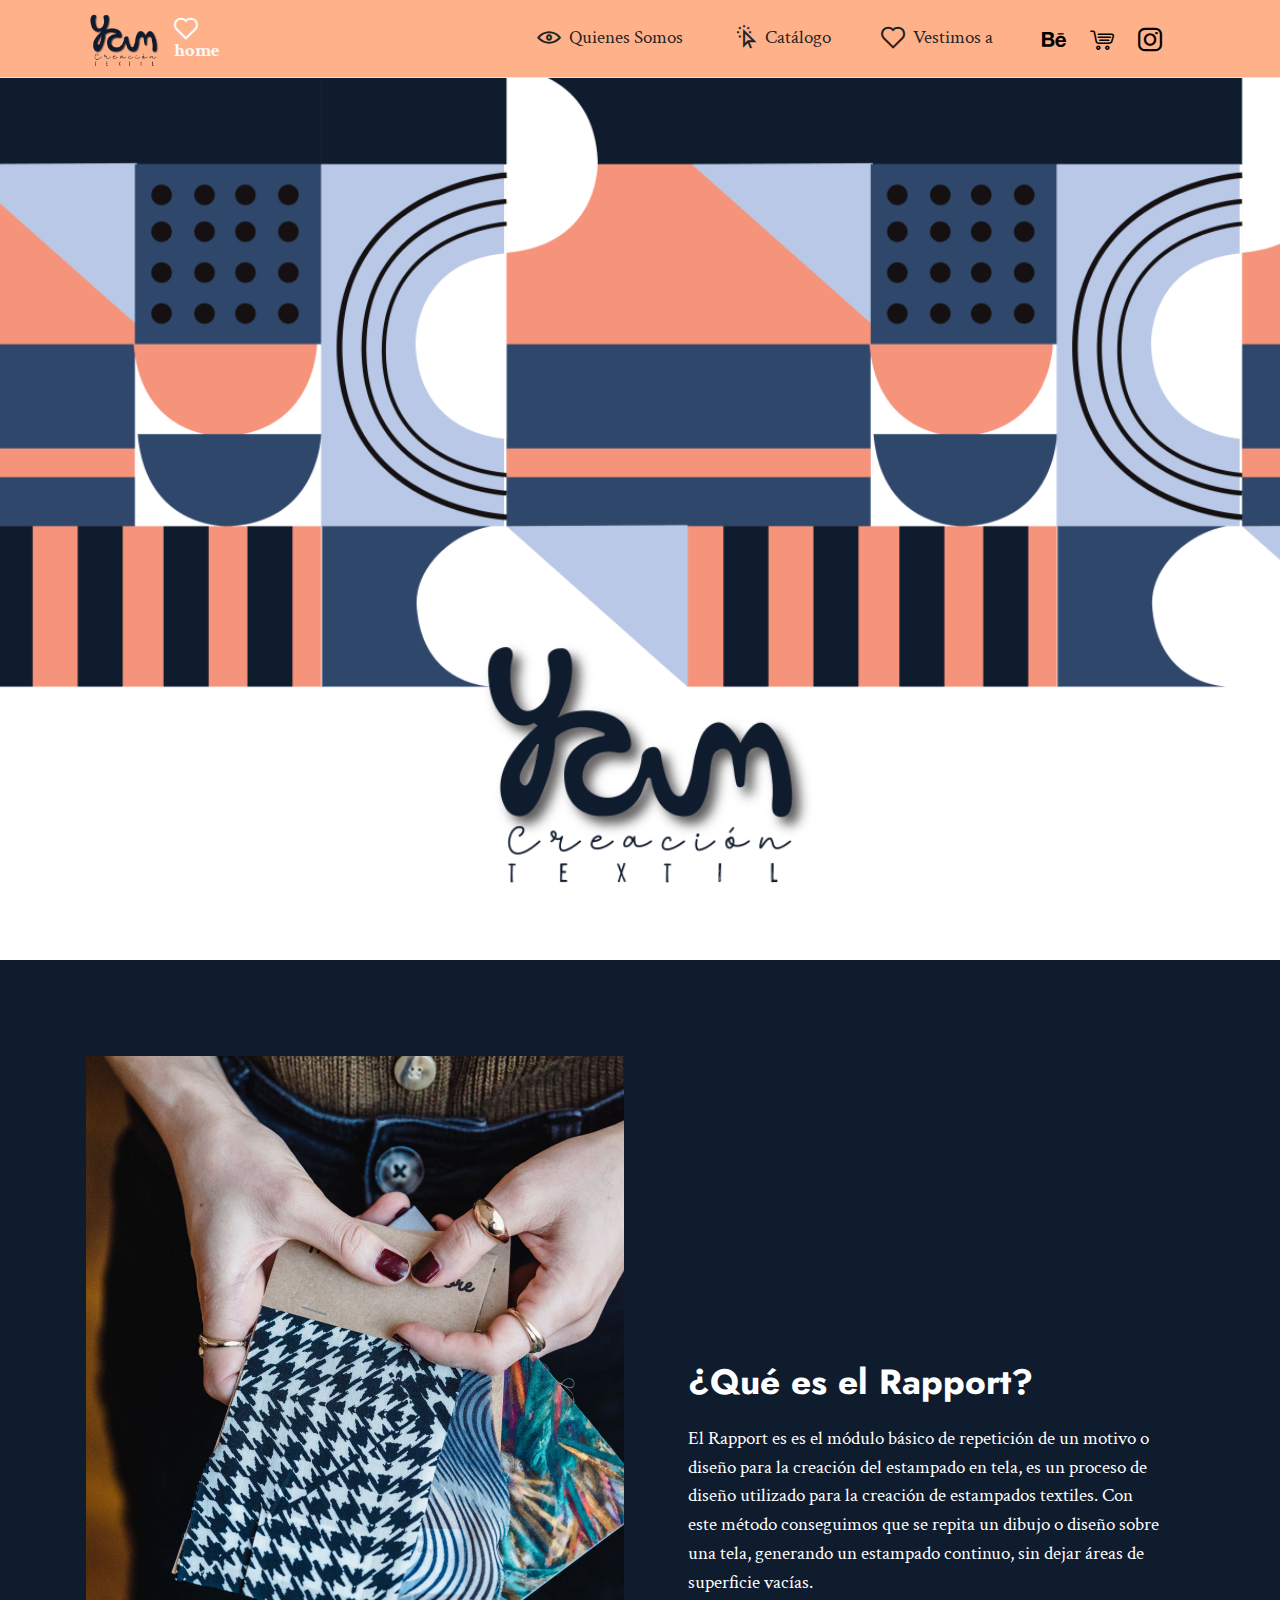
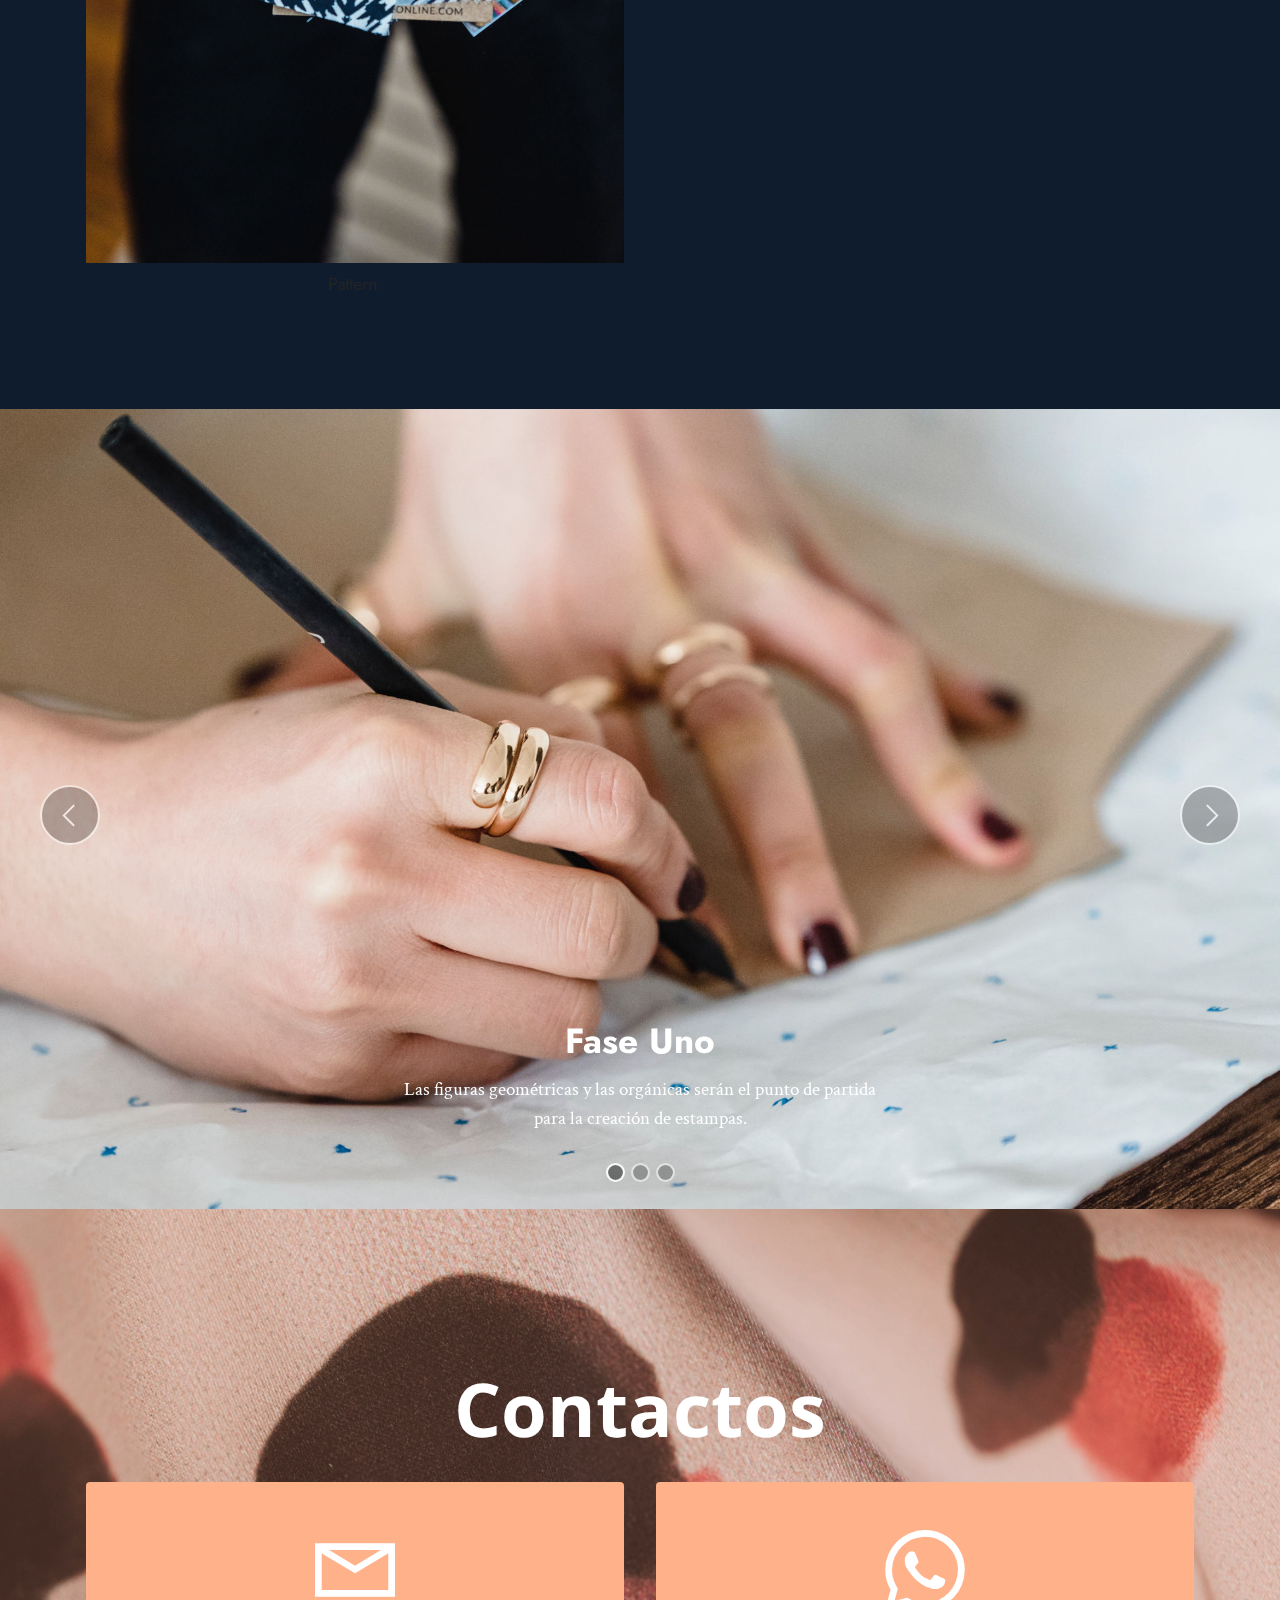
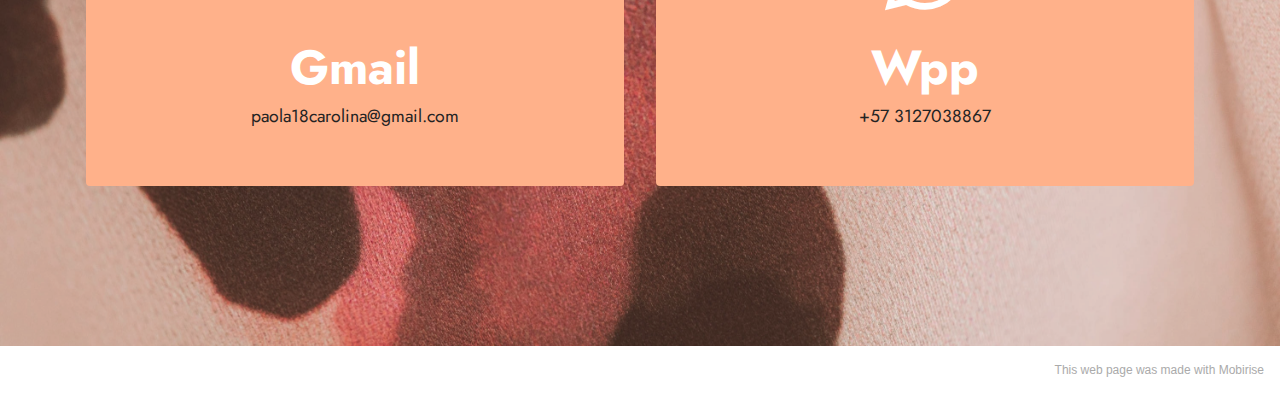
==== index.html @ 30b85de7 "create github pages" ====
<!DOCTYPE html>
<html  >
<head>
  <!-- Site made with Mobirise Website Builder v5.4.1, https://mobirise.com -->
  <meta charset="UTF-8">
  <meta http-equiv="X-UA-Compatible" content="IE=edge">
  <meta name="generator" content="Mobirise v5.4.1, mobirise.com">
  <meta name="viewport" content="width=device-width, initial-scale=1, minimum-scale=1">
  <link rel="shortcut icon" href="assets/images/logo-png-mesa-de-trabajo-1-156x156.png" type="image/x-icon">
  <meta name="description" content="">
  
  
  <title>Home</title>
  <link rel="stylesheet" href="assets/web/assets/mobirise-icons2/mobirise2.css">
  <link rel="stylesheet" href="assets/web/assets/mobirise-icons-bold/mobirise-icons-bold.css">
  <link rel="stylesheet" href="assets/bootstrap/css/bootstrap.min.css">
  <link rel="stylesheet" href="assets/bootstrap/css/bootstrap-grid.min.css">
  <link rel="stylesheet" href="assets/bootstrap/css/bootstrap-reboot.min.css">
  <link rel="stylesheet" href="assets/dropdown/css/style.css">
  <link rel="stylesheet" href="assets/socicon/css/styles.css">
  <link rel="stylesheet" href="assets/theme/css/style.css">
  <link rel="preload" href="https://fonts.googleapis.com/css?family=Open+Sans+Condensed:300,300i,700&display=swap" as="style" onload="this.onload=null;this.rel='stylesheet'">
  <noscript><link rel="stylesheet" href="https://fonts.googleapis.com/css?family=Open+Sans+Condensed:300,300i,700&display=swap"></noscript>
  <link rel="preload" href="https://fonts.googleapis.com/css?family=Jost:100,200,300,400,500,600,700,800,900,100i,200i,300i,400i,500i,600i,700i,800i,900i&display=swap" as="style" onload="this.onload=null;this.rel='stylesheet'">
  <noscript><link rel="stylesheet" href="https://fonts.googleapis.com/css?family=Jost:100,200,300,400,500,600,700,800,900,100i,200i,300i,400i,500i,600i,700i,800i,900i&display=swap"></noscript>
  <link rel="preload" href="https://fonts.googleapis.com/css?family=Crimson+Text:400,400i,600,600i,700,700i&display=swap" as="style" onload="this.onload=null;this.rel='stylesheet'">
  <noscript><link rel="stylesheet" href="https://fonts.googleapis.com/css?family=Crimson+Text:400,400i,600,600i,700,700i&display=swap"></noscript>
  <link rel="preload" as="style" href="assets/mobirise/css/mbr-additional.css"><link rel="stylesheet" href="assets/mobirise/css/mbr-additional.css" type="text/css">
  
  
  
  
</head>
<body>
  
  <section data-bs-version="5.1" class="menu cid-sOTEqeoFwb" once="menu" id="menu1-15">
    
    <nav class="navbar navbar-dropdown navbar-fixed-top navbar-expand-lg">
        <div class="container">
            <div class="navbar-brand">
                <span class="navbar-logo">
                    <a href="https://mobiri.se">
                        <img src="assets/images/logo-png-mesa-de-trabajo-1-156x156.png" alt="Mobirise" style="height: 3.8rem;">
                    </a>
                </span>
                <span class="navbar-caption-wrap"><a class="navbar-caption text-white display-7" href="https://mobiri.se"><span class="mobi-mbri mobi-mbri-hearth mbr-iconfont mbr-iconfont-btn"></span>home</a></span>
            </div>
            <button class="navbar-toggler" type="button" data-toggle="collapse" data-bs-toggle="collapse" data-target="#navbarSupportedContent" data-bs-target="#navbarSupportedContent" aria-controls="navbarNavAltMarkup" aria-expanded="false" aria-label="Toggle navigation">
                <div class="hamburger">
                    <span></span>
                    <span></span>
                    <span></span>
                    <span></span>
                </div>
            </button>
            <div class="collapse navbar-collapse" id="navbarSupportedContent">
                <ul class="navbar-nav nav-dropdown nav-right" data-app-modern-menu="true"><li class="nav-item"><a class="nav-link link text-black text-primary display-7" href="page1.html"><span class="mobi-mbri mobi-mbri-preview mbr-iconfont mbr-iconfont-btn"></span>Quienes Somos</a></li>
                    <li class="nav-item"><a class="nav-link link text-black text-primary display-7" href="page3.html"><span class="mobi-mbri mobi-mbri-cursor-click mbr-iconfont mbr-iconfont-btn"></span>Catálogo</a></li><li class="nav-item"><a class="nav-link link text-black text-primary display-7" href="page2.html"><span class="mobi-mbri mobi-mbri-hearth mbr-iconfont mbr-iconfont-btn"></span>Vestimos a</a></li></ul>
                <div class="icons-menu">
                    <a class="iconfont-wrapper" href="https://www.behance.net/paolacarolinaym" target="_blank">
                        <span class="p-2 mbr-iconfont socicon-behance socicon"></span>
                    </a>
                    <a class="iconfont-wrapper" href="https://mobiri.se" target="_blank">
                        <span class="p-2 mbr-iconfont mbrib-shopping-cart"></span>
                    </a>
                    <a class="iconfont-wrapper" href="https://www.instagram.com/pcymontoya/?hl=es-la" target="_blank">
                        <span class="p-2 mbr-iconfont socicon-instagram socicon"></span>
                    </a>
                    
                </div>
                
            </div>
        </div>
    </nav>

</section>

<section data-bs-version="5.1" class="header3 cid-sOSKD4jmPM mbr-fullscreen" id="header3-n">

    

    

    <div class="align-center container">
        <div class="row justify-content-end">
            <div class="col-12 col-lg-8">
                
                
                
                
            </div>
        </div>
    </div>
</section>

<section data-bs-version="5.1" class="image1 cid-sLQEb0svh9" id="image1-l">
    

    

    <div class="container">
        <div class="row align-items-center">
            <div class="col-12 col-lg-6">
                <div class="image-wrapper">
                    <img src="assets/images/pexels-michael-burrows-7147840-1076x1614.jpg" alt="Mobirise">
                    <p class="mbr-description mbr-fonts-style pt-2 align-center display-4">Pattern&nbsp;</p>
                </div>
            </div>
            <div class="col-12 col-lg">
                <div class="text-wrapper">
                    <h3 class="mbr-section-title mbr-fonts-style mb-3 display-5"><strong>¿Qué es el Rapport?&nbsp;</strong></h3>
                    <p class="mbr-text mbr-fonts-style display-7">
                        El Rapport es es el módulo básico de repetición de un motivo o diseño para la creación del estampado en tela, es un proceso de diseño utilizado para la creación de estampados textiles. Con este método conseguimos que se repita un dibujo o diseño sobre una tela, generando un estampado continuo, sin dejar áreas de superficie vacías.</p>
                </div>
            </div>
        </div>
    </div>
</section>

<section data-bs-version="5.1" class="slider1 cid-sOUD58NmcO" id="slider1-1t">
    
    <div class="carousel slide" id="sOUNZjt2B4" data-interval="5000" data-bs-interval="5000">
        <ol class="carousel-indicators">
            <li data-slide-to="0" data-bs-slide-to="0" class="active" data-target="#sOUNZjt2B4" data-bs-target="#sOUNZjt2B4"></li>
            <li data-slide-to="1" data-bs-slide-to="1" data-target="#sOUNZjt2B4" data-bs-target="#sOUNZjt2B4"></li>
            <li data-slide-to="2" data-bs-slide-to="2" data-target="#sOUNZjt2B4" data-bs-target="#sOUNZjt2B4"></li>
        </ol>
        <div class="carousel-inner">
            <div class="carousel-item slider-image item active">
                <div class="item-wrapper">
                    <img class="d-block w-100" src="assets/images/pexels-michael-burrows-7147953-1900x2850.jpg" data-slide-to="0" data-bs-slide-to="0">
                    
                    <div class="carousel-caption">
                        <h5 class="mbr-section-subtitle mbr-fonts-style display-5"><strong>Fase Uno</strong></h5>
                        <p class="mbr-section-text mbr-fonts-style display-7">Las figuras geométricas y las orgánicas serán el punto de partida <br>para la creación de estampas.<br></p>
                    </div>
                </div>
            </div>
            <div class="carousel-item slider-image item">
                <div class="item-wrapper">
                    <img class="d-block w-100" src="assets/images/pexels-cottonbro-3738095-1520x2280.jpg" data-slide-to="1" data-bs-slide-to="1">
                    
                    <div class="carousel-caption">
                        <h5 class="mbr-section-subtitle mbr-fonts-style display-5">
                            <strong>Fase Dos</strong></h5>
                        <p class="mbr-section-text mbr-fonts-style display-7">La costura tiene muchos beneficios a nivel Psicologico y fisico, pero también nuestro emprendimiento<br>busca coser&nbsp; a la medida tus prendas.</p>
                    </div>
                </div>
            </div><div class="carousel-item slider-image item">
                <div class="item-wrapper">
                    <img class="d-block w-100" src="assets/images/pexels-cottonbro-6963585-1381x2071.jpg" data-slide-to="2" data-bs-slide-to="2">
                    
                    <div class="carousel-caption">
                        <h5 class="mbr-section-subtitle mbr-fonts-style display-5">
                            <strong>Fase Tres</strong></h5>
                        <p class="mbr-section-text mbr-fonts-style display-7">Mostrar nuestro trabajo por redes sociales nos ayudará a estar más cerca de ti, también así podremos explicar el origen de la prenda.</p>
                    </div>
                </div>
            </div>
            
        </div>
        <a class="carousel-control carousel-control-prev" role="button" data-slide="prev" data-bs-slide="prev" href="#sOUNZjt2B4">
            <span class="mobi-mbri mobi-mbri-arrow-prev" aria-hidden="true"></span>
            <span class="sr-only visually-hidden">Previous</span>
        </a>
        <a class="carousel-control carousel-control-next" role="button" data-slide="next" data-bs-slide="next" href="#sOUNZjt2B4">
            <span class="mobi-mbri mobi-mbri-arrow-next" aria-hidden="true"></span>
            <span class="sr-only visually-hidden">Next</span>
        </a>
    </div>
</section>

<section data-bs-version="5.1" class="contacts1 cid-sOUL9TIU43" id="contacts1-1u">

    

    <div class="mbr-overlay" style="opacity: 0.2; background-color: rgb(255, 177, 138);">
    </div>
    <div class="container">
        <div class="mbr-section-head">
            <h3 class="mbr-section-title mbr-fonts-style align-center mb-0 display-1">
                <strong>Contactos</strong></h3>
            <h4 class="mbr-section-subtitle mbr-fonts-style align-center mb-0 mt-2 display-5"></h4>
        </div>
        <div class="row justify-content-center mt-4">
            <div class="card col-12 col-lg-6">
                <div class="card-wrapper">
                    <div class="card-box align-center">
                        <div class="image-wrapper">
                            <a href="mailto:paola18carolina@gmail.com"><span class="mbr-iconfont mobi-mbri-letter mobi-mbri"></span></a>
                        </div>
                        <h4 class="card-title mbr-fonts-style mb-2 display-2"><strong>Gmail</strong>
                        </h4>
                        <p class="mbr-text mbr-fonts-style mb-2 display-4">paola18carolina@gmail.com</p>
                        <h5 class="link mbr-fonts-style display-7"></h5>
                    </div>
                </div>
            </div>
            <div class="card col-12 col-lg-6">
                <div class="card-wrapper">
                    <div class="card-box align-center">
                        <div class="image-wrapper">
                            <a href="https://wa.me/57 3127038867"><span class="mbr-iconfont socicon-whatsapp socicon"></span></a>
                        </div>
                        <h4 class="card-title mbr-fonts-style align-center mb-2 display-2"><strong>Wpp</strong></h4>
                        <p class="mbr-text mbr-fonts-style mb-2 display-4">
                            +57 3127038867</p>
                        <h5 class="link mbr-black mbr-fonts-style display-7"></h5>
                    </div>
                </div>
            </div>
        </div>
    </div>
</section><section style="background-color: #fff; font-family: -apple-system, BlinkMacSystemFont, 'Segoe UI', 'Roboto', 'Helvetica Neue', Arial, sans-serif; color:#aaa; font-size:12px; padding: 0; align-items: center; display: flex;"><a href="https://mobirise.site/m" style="flex: 1 1; height: 3rem; padding-left: 1rem;"></a><p style="flex: 0 0 auto; margin:0; padding-right:1rem;">This <a href="https://mobirise.site/e" style="color:#aaa;">web page</a> was made with Mobirise</p></section><script src="assets/bootstrap/js/bootstrap.bundle.min.js"></script>  <script src="assets/smoothscroll/smooth-scroll.js"></script>  <script src="assets/ytplayer/index.js"></script>  <script src="assets/dropdown/js/navbar-dropdown.js"></script>  <script src="assets/theme/js/script.js"></script>  
  
  
</body>
</html>
---- assets/web/assets/mobirise-icons2/mobirise2.css ----
@font-face {
  font-family: 'Moririse2';
  font-display: swap;
  src:  url('mobirise2.eot?f2bix4');
  src:  url('mobirise2.eot?f2bix4#iefix') format('embedded-opentype'),
    url('mobirise2.ttf?f2bix4') format('truetype'),
    url('mobirise2.woff?f2bix4') format('woff'),
    url('mobirise2.svg?f2bix4#mobirise2') format('svg');
  font-weight: normal;
  font-style: normal;
}

[class^="mobi-"], [class*=" mobi-"] {
  /* use !important to prevent issues with browser extensions that change fonts */
  font-family: 'Moririse2' !important;
  speak: none;
  font-style: normal;
  font-weight: normal;
  font-variant: normal;
  text-transform: none;
  line-height: 1;

  /* Better Font Rendering =========== */
  -webkit-font-smoothing: antialiased;
  -moz-osx-font-smoothing: grayscale;
}

.mobi-mbri-add-submenu:before {
  content: "\e900";
}
.mobi-mbri-alert:before {
  content: "\e901";
}
.mobi-mbri-align-center:before {
  content: "\e902";
}
.mobi-mbri-align-justify:before {
  content: "\e903";
}
.mobi-mbri-align-left:before {
  content: "\e904";
}
.mobi-mbri-align-right:before {
  content: "\e905";
}
.mobi-mbri-android:before {
  content: "\e906";
}
.mobi-mbri-apple:before {
  content: "\e907";
}
.mobi-mbri-arrow-down:before {
  content: "\e908";
}
.mobi-mbri-arrow-next:before {
  content: "\e909";
}
.mobi-mbri-arrow-prev:before {
  content: "\e90a";
}
.mobi-mbri-arrow-up:before {
  content: "\e90b";
}
.mobi-mbri-bold:before {
  content: "\e90c";
}
.mobi-mbri-bookmark:before {
  content: "\e90d";
}
.mobi-mbri-bootstrap:before {
  content: "\e90e";
}
.mobi-mbri-briefcase:before {
  content: "\e90f";
}
.mobi-mbri-browse:before {
  content: "\e910";
}
.mobi-mbri-bulleted-list:before {
  content: "\e911";
}
.mobi-mbri-calendar:before {
  content: "\e912";
}
.mobi-mbri-camera:before {
  content: "\e913";
}
.mobi-mbri-cart-add:before {
  content: "\e914";
}
.mobi-mbri-cart-full:before {
  content: "\e915";
}
.mobi-mbri-cash:before {
  content: "\e916";
}
.mobi-mbri-change-style:before {
  content: "\e917";
}
.mobi-mbri-chat:before {
  content: "\e918";
}
.mobi-mbri-clock:before {
  content: "\e919";
}
.mobi-mbri-close:before {
  content: "\e91a";
}
.mobi-mbri-cloud:before {
  content: "\e91b";
}
.mobi-mbri-code:before {
  content: "\e91c";
}
.mobi-mbri-contact-form:before {
  content: "\e91d";
}
.mobi-mbri-credit-card:before {
  content: "\e91e";
}
.mobi-mbri-cursor-click:before {
  content: "\e91f";
}
.mobi-mbri-cust-feedback:before {
  content: "\e920";
}
.mobi-mbri-database:before {
  content: "\e921";
}
.mobi-mbri-delivery:before {
  content: "\e922";
}
.mobi-mbri-desktop:before {
  content: "\e923";
}
.mobi-mbri-devices:before {
  content: "\e924";
}
.mobi-mbri-down:before {
  content: "\e925";
}
.mobi-mbri-download-2:before {
  content: "\e926";
}
.mobi-mbri-download:before {
  content: "\e927";
}
.mobi-mbri-drag-n-drop-2:before {
  content: "\e928";
}
.mobi-mbri-drag-n-drop:before {
  content: "\e929";
}
.mobi-mbri-edit-2:before {
  content: "\e92a";
}
.mobi-mbri-edit:before {
  content: "\e92b";
}
.mobi-mbri-error:before {
  content: "\e92c";
}
.mobi-mbri-extension:before {
  content: "\e92d";
}
.mobi-mbri-features:before {
  content: "\e92e";
}
.mobi-mbri-file:before {
  content: "\e92f";
}
.mobi-mbri-flag:before {
  content: "\e930";
}
.mobi-mbri-folder:before {
  content: "\e931";
}
.mobi-mbri-gift:before {
  content: "\e932";
}
.mobi-mbri-github:before {
  content: "\e933";
}
.mobi-mbri-globe-2:before {
  content: "\e934";
}
.mobi-mbri-globe:before {
  content: "\e935";
}
.mobi-mbri-growing-chart:before {
  content: "\e936";
}
.mobi-mbri-hearth:before {
  content: "\e937";
}
.mobi-mbri-help:before {
  content: "\e938";
}
.mobi-mbri-home:before {
  content: "\e939";
}
.mobi-mbri-hot-cup:before {
  content: "\e93a";
}
.mobi-mbri-idea:before {
  content: "\e93b";
}
.mobi-mbri-image-gallery:before {
  content: "\e93c";
}
.mobi-mbri-image-slider:before {
  content: "\e93d";
}
.mobi-mbri-info:before {
  content: "\e93e";
}
.mobi-mbri-italic:before {
  content: "\e93f";
}
.mobi-mbri-key:before {
  content: "\e940";
}
.mobi-mbri-laptop:before {
  content: "\e941";
}
.mobi-mbri-layers:before {
  content: "\e942";
}
.mobi-mbri-left-right:before {
  content: "\e943";
}
.mobi-mbri-left:before {
  content: "\e944";
}
.mobi-mbri-letter:before {
  content: "\e945";
}
.mobi-mbri-like:before {
  content: "\e946";
}
.mobi-mbri-link:before {
  content: "\e947";
}
.mobi-mbri-lock:before {
  content: "\e948";
}
.mobi-mbri-login:before {
  content: "\e949";
}
.mobi-mbri-logout:before {
  content: "\e94a";
}
.mobi-mbri-magic-stick:before {
  content: "\e94b";
}
.mobi-mbri-map-pin:before {
  content: "\e94c";
}
.mobi-mbri-menu:before {
  content: "\e94d";
}
.mobi-mbri-mobile-2:before {
  content: "\e94e";
}
.mobi-mbri-mobile-horizontal:before {
  content: "\e94f";
}
.mobi-mbri-mobile:before {
  content: "\e950";
}
.mobi-mbri-mobirise:before {
  content: "\e951";
}
.mobi-mbri-more-horizontal:before {
  content: "\e952";
}
.mobi-mbri-more-vertical:before {
  content: "\e953";
}
.mobi-mbri-music:before {
  content: "\e954";
}
.mobi-mbri-new-file:before {
  content: "\e955";
}
.mobi-mbri-numbered-list:before {
  content: "\e956";
}
.mobi-mbri-opened-folder:before {
  content: "\e957";
}
.mobi-mbri-pages:before {
  content: "\e958";
}
.mobi-mbri-paper-plane:before {
  content: "\e959";
}
.mobi-mbri-paperclip:before {
  content: "\e95a";
}
.mobi-mbri-phone:before {
  content: "\e95b";
}
.mobi-mbri-photo:before {
  content: "\e95c";
}
.mobi-mbri-photos:before {
  content: "\e95d";
}
.mobi-mbri-pin:before {
  content: "\e95e";
}
.mobi-mbri-play:before {
  content: "\e95f";
}
.mobi-mbri-plus:before {
  content: "\e960";
}
.mobi-mbri-preview:before {
  content: "\e961";
}
.mobi-mbri-print:before {
  content: "\e962";
}
.mobi-mbri-protect:before {
  content: "\e963";
}
.mobi-mbri-question:before {
  content: "\e964";
}
.mobi-mbri-quote-left:before {
  content: "\e965";
}
.mobi-mbri-quote-right:before {
  content: "\e966";
}
.mobi-mbri-redo:before {
  content: "\e967";
}
.mobi-mbri-refresh:before {
  content: "\e968";
}
.mobi-mbri-responsive-2:before {
  content: "\e969";
}
.mobi-mbri-responsive:before {
  content: "\e96a";
}
.mobi-mbri-right:before {
  content: "\e96b";
}
.mobi-mbri-rocket:before {
  content: "\e96c";
}
.mobi-mbri-sad-face:before {
  content: "\e96d";
}
.mobi-mbri-sale:before {
  content: "\e96e";
}
.mobi-mbri-save:before {
  content: "\e96f";
}
.mobi-mbri-search:before {
  content: "\e970";
}
.mobi-mbri-setting-2:before {
  content: "\e971";
}
.mobi-mbri-setting-3:before {
  content: "\e972";
}
.mobi-mbri-setting:before {
  content: "\e973";
}
.mobi-mbri-share:before {
  content: "\e974";
}
.mobi-mbri-shopping-bag:before {
  content: "\e975";
}
.mobi-mbri-shopping-basket:before {
  content: "\e976";
}
.mobi-mbri-shopping-cart:before {
  content: "\e977";
}
.mobi-mbri-sites:before {
  content: "\e978";
}
.mobi-mbri-smile-face:before {
  content: "\e979";
}
.mobi-mbri-speed:before {
  content: "\e97a";
}
.mobi-mbri-star:before {
  content: "\e97b";
}
.mobi-mbri-success:before {
  content: "\e97c";
}
.mobi-mbri-sun:before {
  content: "\e97d";
}
.mobi-mbri-sun2:before {
  content: "\e97e";
}
.mobi-mbri-tablet-vertical:before {
  content: "\e97f";
}
.mobi-mbri-tablet:before {
  content: "\e980";
}
.mobi-mbri-target:before {
  content: "\e981";
}
.mobi-mbri-timer:before {
  content: "\e982";
}
.mobi-mbri-to-ftp:before {
  content: "\e983";
}
.mobi-mbri-to-local-drive:before {
  content: "\e984";
}
.mobi-mbri-touch-swipe:before {
  content: "\e985";
}
.mobi-mbri-touch:before {
  content: "\e986";
}
.mobi-mbri-trash:before {
  content: "\e987";
}
.mobi-mbri-underline:before {
  content: "\e988";
}
.mobi-mbri-undo:before {
  content: "\e989";
}
.mobi-mbri-unlink:before {
  content: "\e98a";
}
.mobi-mbri-unlock:before {
  content: "\e98b";
}
.mobi-mbri-up-down:before {
  content: "\e98c";
}
.mobi-mbri-up:before {
  content: "\e98d";
}
.mobi-mbri-update:before {
  content: "\e98e";
}
.mobi-mbri-upload-2:before {
  content: "\e98f";
}
.mobi-mbri-upload:before {
  content: "\e990";
}
.mobi-mbri-user-2:before {
  content: "\e991";
}
.mobi-mbri-user:before {
  content: "\e992";
}
.mobi-mbri-users:before {
  content: "\e993";
}
.mobi-mbri-video-play:before {
  content: "\e994";
}
.mobi-mbri-video:before {
  content: "\e995";
}
.mobi-mbri-watch:before {
  content: "\e996";
}
.mobi-mbri-website-theme-2:before {
  content: "\e997";
}
.mobi-mbri-website-theme:before {
  content: "\e998";
}
.mobi-mbri-wifi:before {
  content: "\e999";
}
.mobi-mbri-windows:before {
  content: "\e99a";
}
.mobi-mbri-zoom-in:before {
  content: "\e99b";
}
.mobi-mbri-zoom-out:before {
  content: "\e99c";
}
---- assets/web/assets/mobirise-icons-bold/mobirise-icons-bold.css ----
@font-face {
  font-family: 'mobirise-icons-bold';
  font-display: swap;
  src:  url('mobirise-icons-bold.eot?m1l4yr');
  src:  url('mobirise-icons-bold.eot?m1l4yr#iefix') format('embedded-opentype'),
    url('mobirise-icons-bold.ttf?m1l4yr') format('truetype'),
    url('mobirise-icons-bold.woff?m1l4yr') format('woff'),
    url('mobirise-icons-bold.svg?m1l4yr#mobirise-icons-bold') format('svg');
  font-weight: normal;
  font-style: normal;
}

[class^="mbrib-"], [class*="mbrib-"] {
  /* use !important to prevent issues with browser extensions that change fonts */
  font-family: 'mobirise-icons-bold' !important;
  speak: none;
  font-style: normal;
  font-weight: normal;
  font-variant: normal;
  text-transform: none;
  line-height: 1;

  /* Better Font Rendering =========== */
  -webkit-font-smoothing: antialiased;
  -moz-osx-font-smoothing: grayscale;
}

.mbrib-add-submenu:before {
  content: "\e900";
}
.mbrib-alert:before {
  content: "\e901";
}
.mbrib-align-center:before {
  content: "\e902";
}
.mbrib-align-justify:before {
  content: "\e903";
}
.mbrib-align-left:before {
  content: "\e904";
}
.mbrib-align-right:before {
  content: "\e905";
}
.mbrib-android:before {
  content: "\e906";
}
.mbrib-apple:before {
  content: "\e907";
}
.mbrib-arrow-down:before {
  content: "\e908";
}
.mbrib-arrow-next:before {
  content: "\e909";
}
.mbrib-arrow-prev:before {
  content: "\e90a";
}
.mbrib-arrow-up:before {
  content: "\e90b";
}
.mbrib-bold:before {
  content: "\e90c";
}
.mbrib-bookmark:before {
  content: "\e90d";
}
.mbrib-bootstrap:before {
  content: "\e90e";
}
.mbrib-briefcase:before {
  content: "\e90f";
}
.mbrib-browse:before {
  content: "\e910";
}
.mbrib-bulleted-list:before {
  content: "\e911";
}
.mbrib-calendar:before {
  content: "\e912";
}
.mbrib-camera:before {
  content: "\e913";
}
.mbrib-cart-add:before {
  content: "\e914";
}
.mbrib-cart-full:before {
  content: "\e915";
}
.mbrib-cash:before {
  content: "\e916";
}
.mbrib-change-style:before {
  content: "\e917";
}
.mbrib-chat:before {
  content: "\e918";
}
.mbrib-clock:before {
  content: "\e919";
}
.mbrib-close:before {
  content: "\e91a";
}
.mbrib-cloud:before {
  content: "\e91b";
}
.mbrib-code:before {
  content: "\e91c";
}
.mbrib-contact-form:before {
  content: "\e91d";
}
.mbrib-credit-card:before {
  content: "\e91e";
}
.mbrib-cursor-click:before {
  content: "\e91f";
}
.mbrib-cust-feedback:before {
  content: "\e920";
}
.mbrib-database:before {
  content: "\e921";
}
.mbrib-delivery:before {
  content: "\e922";
}
.mbrib-desktop:before {
  content: "\e923";
}
.mbrib-devices:before {
  content: "\e924";
}
.mbrib-down:before {
  content: "\e925";
}
.mbrib-download:before {
  content: "\e926";
}
.mbrib-drag-n-drop:before {
  content: "\e927";
}
.mbrib-drag-n-drop2:before {
  content: "\e928";
}
.mbrib-edit:before {
  content: "\e929";
}
.mbrib-edit2:before {
  content: "\e92a";
}
.mbrib-error:before {
  content: "\e92b";
}
.mbrib-extension:before {
  content: "\e92c";
}
.mbrib-features:before {
  content: "\e92d";
}
.mbrib-file:before {
  content: "\e92e";
}
.mbrib-flag:before {
  content: "\e92f";
}
.mbrib-folder:before {
  content: "\e930";
}
.mbrib-gift:before {
  content: "\e931";
}
.mbrib-github:before {
  content: "\e932";
}
.mbrib-globe-2:before {
  content: "\e933";
}
.mbrib-globe:before {
  content: "\e934";
}
.mbrib-growing-chart:before {
  content: "\e935";
}
.mbrib-hearth:before {
  content: "\e936";
}
.mbrib-help:before {
  content: "\e937";
}
.mbrib-home:before {
  content: "\e938";
}
.mbrib-hot-cup:before {
  content: "\e939";
}
.mbrib-idea:before {
  content: "\e93a";
}
.mbrib-image-gallery:before {
  content: "\e93b";
}
.mbrib-image-slider:before {
  content: "\e93c";
}
.mbrib-info:before {
  content: "\e93d";
}
.mbrib-italic:before {
  content: "\e93e";
}
.mbrib-key:before {
  content: "\e93f";
}
.mbrib-laptop:before {
  content: "\e940";
}
.mbrib-layers:before {
  content: "\e941";
}
.mbrib-left-right:before {
  content: "\e942";
}
.mbrib-left:before {
  content: "\e943";
}
.mbrib-letter:before {
  content: "\e944";
}
.mbrib-like:before {
  content: "\e945";
}
.mbrib-link:before {
  content: "\e946";
}
.mbrib-lock:before {
  content: "\e947";
}
.mbrib-login:before {
  content: "\e948";
}
.mbrib-logout:before {
  content: "\e949";
}
.mbrib-magic-stick:before {
  content: "\e94a";
}
.mbrib-map-pin:before {
  content: "\e94b";
}
.mbrib-menu:before {
  content: "\e94c";
}
.mbrib-mobile:before {
  content: "\e94d";
}
.mbrib-mobile2:before {
  content: "\e94e";
}
.mbrib-mobirise:before {
  content: "\e94f";
}
.mbrib-more-horizontal:before {
  content: "\e950";
}
.mbrib-more-vertical:before {
  content: "\e951";
}
.mbrib-music:before {
  content: "\e952";
}
.mbrib-new-file:before {
  content: "\e953";
}
.mbrib-numbered-list:before {
  content: "\e954";
}
.mbrib-opened-folder:before {
  content: "\e955";
}
.mbrib-pages:before {
  content: "\e956";
}
.mbrib-paper-plane:before {
  content: "\e957";
}
.mbrib-paperclip:before {
  content: "\e958";
}
.mbrib-photo:before {
  content: "\e959";
}
.mbrib-photos:before {
  content: "\e95a";
}
.mbrib-pin:before {
  content: "\e95b";
}
.mbrib-play:before {
  content: "\e95c";
}
.mbrib-plus:before {
  content: "\e95d";
}
.mbrib-preview:before {
  content: "\e95e";
}
.mbrib-print:before {
  content: "\e95f";
}
.mbrib-protect:before {
  content: "\e960";
}
.mbrib-question:before {
  content: "\e961";
}
.mbrib-quote-left:before {
  content: "\e962";
}
.mbrib-quote-right:before {
  content: "\e963";
}
.mbrib-redo:before {
  content: "\e964";
}
.mbrib-refresh:before {
  content: "\e965";
}
.mbrib-responsive:before {
  content: "\e966";
}
.mbrib-right:before {
  content: "\e967";
}
.mbrib-rocket:before {
  content: "\e968";
}
.mbrib-sad-face:before {
  content: "\e969";
}
.mbrib-sale:before {
  content: "\e96a";
}
.mbrib-save:before {
  content: "\e96b";
}
.mbrib-search:before {
  content: "\e96c";
}
.mbrib-setting:before {
  content: "\e96d";
}
.mbrib-setting2:before {
  content: "\e96e";
}
.mbrib-setting3:before {
  content: "\e96f";
}
.mbrib-share:before {
  content: "\e970";
}
.mbrib-shopping-bag:before {
  content: "\e971";
}
.mbrib-shopping-basket:before {
  content: "\e972";
}
.mbrib-shopping-cart:before {
  content: "\e973";
}
.mbrib-sites:before {
  content: "\e974";
}
.mbrib-smile-face:before {
  content: "\e975";
}
.mbrib-speed:before {
  content: "\e976";
}
.mbrib-star:before {
  content: "\e977";
}
.mbrib-success:before {
  content: "\e978";
}
.mbrib-sun:before {
  content: "\e979";
}
.mbrib-sun2:before {
  content: "\e97a";
}
.mbrib-tablet-vertical:before {
  content: "\e97b";
}
.mbrib-tablet:before {
  content: "\e97c";
}
.mbrib-target:before {
  content: "\e97d";
}
.mbrib-timer:before {
  content: "\e97e";
}
.mbrib-to-ftp:before {
  content: "\e97f";
}
.mbrib-to-local-drive:before {
  content: "\e980";
}
.mbrib-touch-swipe:before {
  content: "\e981";
}
.mbrib-touch:before {
  content: "\e982";
}
.mbrib-trash:before {
  content: "\e983";
}
.mbrib-underline:before {
  content: "\e984";
}
.mbrib-undo:before {
  content: "\e985";
}
.mbrib-unlink:before {
  content: "\e986";
}
.mbrib-unlock:before {
  content: "\e987";
}
.mbrib-up-down:before {
  content: "\e988";
}
.mbrib-up:before {
  content: "\e989";
}
.mbrib-update:before {
  content: "\e98a";
}
.mbrib-upload:before {
  content: "\e98b";
}
.mbrib-user:before {
  content: "\e98c";
}
.mbrib-user2:before {
  content: "\e98d";
}
.mbrib-users:before {
  content: "\e98e";
}
.mbrib-video-play:before {
  content: "\e98f";
}
.mbrib-video:before {
  content: "\e990";
}
.mbrib-watch:before {
  content: "\e991";
}
.mbrib-website-theme:before {
  content: "\e992";
}
.mbrib-wifi:before {
  content: "\e993";
}
.mbrib-windows:before {
  content: "\e994";
}
.mbrib-zoom-out:before {
  content: "\e995";
}
---- assets/dropdown/css/style.css ----
.navbar-dropdown {
  left: 0;
  padding: 0;
  position: absolute;
  right: 0;
  top: 0;
  transition: all 0.45s ease;
  z-index: 1030;
  background: #282828; }
  .navbar-dropdown .navbar-logo {
    margin-right: 0.8rem;
    transition: margin 0.3s ease-in-out;
    vertical-align: middle; }
    .navbar-dropdown .navbar-logo img {
      height: 3.125rem;
      transition: all 0.3s ease-in-out; }
    .navbar-dropdown .navbar-logo.mbr-iconfont {
      font-size: 3.125rem;
      line-height: 3.125rem; }
  .navbar-dropdown .navbar-caption {
    font-weight: 700;
    white-space: normal;
    vertical-align: -4px;
    line-height: 3.125rem !important; }
    .navbar-dropdown .navbar-caption, .navbar-dropdown .navbar-caption:hover {
      color: inherit;
      text-decoration: none; }
  .navbar-dropdown .mbr-iconfont + .navbar-caption {
    vertical-align: -1px; }
  .navbar-dropdown.navbar-fixed-top {
    position: fixed; }
  .navbar-dropdown .navbar-brand span {
    vertical-align: -4px; }
  .navbar-dropdown.bg-color.transparent {
    background: none; }
  .navbar-dropdown.navbar-short .navbar-brand {
    padding: 0.625rem 0; }
    .navbar-dropdown.navbar-short .navbar-brand span {
      vertical-align: -1px; }
  .navbar-dropdown.navbar-short .navbar-caption {
    line-height: 2.375rem !important;
    vertical-align: -2px; }
  .navbar-dropdown.navbar-short .navbar-logo {
    margin-right: 0.5rem; }
    .navbar-dropdown.navbar-short .navbar-logo img {
      height: 2.375rem; }
    .navbar-dropdown.navbar-short .navbar-logo.mbr-iconfont {
      font-size: 2.375rem;
      line-height: 2.375rem; }
  .navbar-dropdown.navbar-short .mbr-table-cell {
    height: 3.625rem; }
  .navbar-dropdown .navbar-close {
    left: 0.6875rem;
    position: fixed;
    top: 0.75rem;
    z-index: 1000; }
  .navbar-dropdown .hamburger-icon {
    content: "";
    display: inline-block;
    vertical-align: middle;
    width: 16px;
    -webkit-box-shadow: 0 -6px 0 1px #282828,0 0 0 1px #282828,0 6px 0 1px #282828;
    -moz-box-shadow: 0 -6px 0 1px #282828,0 0 0 1px #282828,0 6px 0 1px #282828;
    box-shadow: 0 -6px 0 1px #282828,0 0 0 1px #282828,0 6px 0 1px #282828; }

.dropdown-menu .dropdown-toggle[data-toggle="dropdown-submenu"]::after {
  border-bottom: 0.35em solid transparent;
  border-left: 0.35em solid;
  border-right: 0;
  border-top: 0.35em solid transparent;
  margin-left: 0.3rem; }

.dropdown-menu .dropdown-item:focus {
  outline: 0; }

.nav-dropdown {
  font-size: 0.75rem;
  font-weight: 500;
  height: auto !important; }
  .nav-dropdown .nav-btn {
    padding-left: 1rem; }
  .nav-dropdown .link {
    margin: .667em 1.667em;
    font-weight: 500;
    padding: 0;
    transition: color .2s ease-in-out; }
    .nav-dropdown .link.dropdown-toggle {
      margin-right: 2.583em; }
      .nav-dropdown .link.dropdown-toggle::after {
        margin-left: .25rem;
        border-top: 0.35em solid;
        border-right: 0.35em solid transparent;
        border-left: 0.35em solid transparent;
        border-bottom: 0; }
      .nav-dropdown .link.dropdown-toggle[aria-expanded="true"] {
        margin: 0;
        padding: 0.667em 3.263em  0.667em 1.667em; }
  .nav-dropdown .link::after,
  .nav-dropdown .dropdown-item::after {
    color: inherit; }
  .nav-dropdown .btn {
    font-size: 0.75rem;
    font-weight: 700;
    letter-spacing: 0;
    margin-bottom: 0;
    padding-left: 1.25rem;
    padding-right: 1.25rem; }
  .nav-dropdown .dropdown-menu {
    border-radius: 0;
    border: 0;
    left: 0;
    margin: 0;
    padding-bottom: 1.25rem;
    padding-top: 1.25rem;
    position: relative; }
  .nav-dropdown .dropdown-submenu {
    margin-left: 0.125rem;
    top: 0; }
  .nav-dropdown .dropdown-item {
    font-weight: 500;
    line-height: 2;
    padding: 0.3846em 4.615em 0.3846em 1.5385em;
    position: relative;
    transition: color .2s ease-in-out, background-color .2s ease-in-out; }
    .nav-dropdown .dropdown-item::after {
      margin-top: -0.3077em;
      position: absolute;
      right: 1.1538em;
      top: 50%; }
    .nav-dropdown .dropdown-item:focus, .nav-dropdown .dropdown-item:hover {
      background: none; }

@media (max-width: 767px) {
  .nav-dropdown.navbar-toggleable-sm {
    bottom: 0;
    display: none;
    left: 0;
    overflow-x: hidden;
    position: fixed;
    top: 0;
    transform: translateX(-100%);
    -ms-transform: translateX(-100%);
    -webkit-transform: translateX(-100%);
    width: 18.75rem;
    z-index: 999; } }
.nav-dropdown.navbar-toggleable-xl {
  bottom: 0;
  display: none;
  left: 0;
  overflow-x: hidden;
  position: fixed;
  top: 0;
  transform: translateX(-100%);
  -ms-transform: translateX(-100%);
  -webkit-transform: translateX(-100%);
  width: 18.75rem;
  z-index: 999; }

.nav-dropdown-sm {
  display: block !important;
  overflow-x: hidden;
  overflow: auto;
  padding-top: 3.875rem; }
  .nav-dropdown-sm::after {
    content: "";
    display: block;
    height: 3rem;
    width: 100%; }
  .nav-dropdown-sm.collapse.in ~ .navbar-close {
    display: block !important; }
  .nav-dropdown-sm.collapsing, .nav-dropdown-sm.collapse.in {
    transform: translateX(0);
    -ms-transform: translateX(0);
    -webkit-transform: translateX(0);
    transition: all 0.25s ease-out;
    -webkit-transition: all 0.25s ease-out;
    background: #282828; }
  .nav-dropdown-sm.collapsing[aria-expanded="false"] {
    transform: translateX(-100%);
    -ms-transform: translateX(-100%);
    -webkit-transform: translateX(-100%); }
  .nav-dropdown-sm .nav-item {
    display: block;
    margin-left: 0 !important;
    padding-left: 0; }
  .nav-dropdown-sm .link,
  .nav-dropdown-sm .dropdown-item {
    border-top: 1px dotted rgba(255, 255, 255, 0.1);
    font-size: 0.8125rem;
    line-height: 1.6;
    margin: 0 !important;
    padding: 0.875rem 2.4rem 0.875rem 1.5625rem !important;
    position: relative;
    white-space: normal; }
    .nav-dropdown-sm .link:focus, .nav-dropdown-sm .link:hover,
    .nav-dropdown-sm .dropdown-item:focus,
    .nav-dropdown-sm .dropdown-item:hover {
      background: rgba(0, 0, 0, 0.2) !important;
      color: #c0a375; }
  .nav-dropdown-sm .nav-btn {
    position: relative;
    padding: 1.5625rem 1.5625rem 0 1.5625rem; }
    .nav-dropdown-sm .nav-btn::before {
      border-top: 1px dotted rgba(255, 255, 255, 0.1);
      content: "";
      left: 0;
      position: absolute;
      top: 0;
      width: 100%; }
    .nav-dropdown-sm .nav-btn + .nav-btn {
      padding-top: 0.625rem; }
      .nav-dropdown-sm .nav-btn + .nav-btn::before {
        display: none; }
  .nav-dropdown-sm .btn {
    padding: 0.625rem 0; }
  .nav-dropdown-sm .dropdown-toggle[data-toggle="dropdown-submenu"]::after {
    margin-left: .25rem;
    border-top: 0.35em solid;
    border-right: 0.35em solid transparent;
    border-left: 0.35em solid transparent;
    border-bottom: 0; }
  .nav-dropdown-sm .dropdown-toggle[data-toggle="dropdown-submenu"][aria-expanded="true"]::after {
    border-top: 0;
    border-right: 0.35em solid transparent;
    border-left: 0.35em solid transparent;
    border-bottom: 0.35em solid; }
  .nav-dropdown-sm .dropdown-menu {
    margin: 0;
    padding: 0;
    position: relative;
    top: 0;
    left: 0;
    width: 100%;
    border: 0;
    float: none;
    border-radius: 0;
    background: none; }
  .nav-dropdown-sm .dropdown-submenu {
    left: 100%;
    margin-left: 0.125rem;
    margin-top: -1.25rem;
    top: 0; }

.navbar-toggleable-sm .nav-dropdown .dropdown-menu {
  position: absolute; }

.navbar-toggleable-sm .nav-dropdown .dropdown-submenu {
  left: 100%;
  margin-left: 0.125rem;
  margin-top: -1.25rem;
  top: 0; }

.navbar-toggleable-sm.opened .nav-dropdown .dropdown-menu {
  position: relative; }

.navbar-toggleable-sm.opened .nav-dropdown .dropdown-submenu {
  left: 0;
  margin-left: 00rem;
  margin-top: 0rem;
  top: 0; }

.is-builder .nav-dropdown.collapsing {
  transition: none !important; }
---- assets/socicon/css/styles.css ----
@charset "UTF-8";

@font-face {
  font-family: 'Socicon';
  src:  url('../fonts/socicon.eot');
  src:  url('../fonts/socicon.eot?#iefix') format('embedded-opentype'),
    url('../fonts/socicon.woff2') format('woff2'),
    url('../fonts/socicon.ttf') format('truetype'),
    url('../fonts/socicon.woff') format('woff'),
    url('../fonts/socicon.svg#socicon') format('svg');
  font-weight: normal;
  font-style: normal;
  font-display: swap;
}

[data-icon]:before {
  font-family: "socicon" !important;
  content: attr(data-icon);
  font-style: normal !important;
  font-weight: normal !important;
  font-variant: normal !important;
  text-transform: none !important;
  speak: none;
  line-height: 1;
  -webkit-font-smoothing: antialiased;
  -moz-osx-font-smoothing: grayscale;
}

[class^="socicon-"], [class*=" socicon-"] {
  /* use !important to prevent issues with browser extensions that change fonts */
  font-family: 'Socicon' !important;
  speak: none;
  font-style: normal;
  font-weight: normal;
  font-variant: normal;
  text-transform: none;
  line-height: 1;

  /* Better Font Rendering =========== */
  -webkit-font-smoothing: antialiased;
  -moz-osx-font-smoothing: grayscale;
}

.socicon-eitaa:before {
  content: "\e97c";
}
.socicon-soroush:before {
  content: "\e97d";
}
.socicon-bale:before {
  content: "\e97e";
}
.socicon-zazzle:before {
  content: "\e97b";
}
.socicon-society6:before {
  content: "\e97a";
}
.socicon-redbubble:before {
  content: "\e979";
}
.socicon-avvo:before {
  content: "\e978";
}
.socicon-stitcher:before {
  content: "\e977";
}
.socicon-googlehangouts:before {
  content: "\e974";
}
.socicon-dlive:before {
  content: "\e975";
}
.socicon-vsco:before {
  content: "\e976";
}
.socicon-flipboard:before {
  content: "\e973";
}
.socicon-ubuntu:before {
  content: "\e958";
}
.socicon-artstation:before {
  content: "\e959";
}
.socicon-invision:before {
  content: "\e95a";
}
.socicon-torial:before {
  content: "\e95b";
}
.socicon-collectorz:before {
  content: "\e95c";
}
.socicon-seenthis:before {
  content: "\e95d";
}
.socicon-googleplaymusic:before {
  content: "\e95e";
}
.socicon-debian:before {
  content: "\e95f";
}
.socicon-filmfreeway:before {
  content: "\e960";
}
.socicon-gnome:before {
  content: "\e961";
}
.socicon-itchio:before {
  content: "\e962";
}
.socicon-jamendo:before {
  content: "\e963";
}
.socicon-mix:before {
  content: "\e964";
}
.socicon-sharepoint:before {
  content: "\e965";
}
.socicon-tinder:before {
  content: "\e966";
}
.socicon-windguru:before {
  content: "\e967";
}
.socicon-cdbaby:before {
  content: "\e968";
}
.socicon-elementaryos:before {
  content: "\e969";
}
.socicon-stage32:before {
  content: "\e96a";
}
.socicon-tiktok:before {
  content: "\e96b";
}
.socicon-gitter:before {
  content: "\e96c";
}
.socicon-letterboxd:before {
  content: "\e96d";
}
.socicon-threema:before {
  content: "\e96e";
}
.socicon-splice:before {
  content: "\e96f";
}
.socicon-metapop:before {
  content: "\e970";
}
.socicon-naver:before {
  content: "\e971";
}
.socicon-remote:before {
  content: "\e972";
}
.socicon-internet:before {
  content: "\e957";
}
.socicon-moddb:before {
  content: "\e94b";
}
.socicon-indiedb:before {
  content: "\e94c";
}
.socicon-traxsource:before {
  content: "\e94d";
}
.socicon-gamefor:before {
  content: "\e94e";
}
.socicon-pixiv:before {
  content: "\e94f";
}
.socicon-myanimelist:before {
  content: "\e950";
}
.socicon-blackberry:before {
  content: "\e951";
}
.socicon-wickr:before {
  content: "\e952";
}
.socicon-spip:before {
  content: "\e953";
}
.socicon-napster:before {
  content: "\e954";
}
.socicon-beatport:before {
  content: "\e955";
}
.socicon-hackerone:before {
  content: "\e956";
}
.socicon-hackernews:before {
  content: "\e946";
}
.socicon-smashwords:before {
  content: "\e947";
}
.socicon-kobo:before {
  content: "\e948";
}
.socicon-bookbub:before {
  content: "\e949";
}
.socicon-mailru:before {
  content: "\e94a";
}
.socicon-gitlab:before {
  content: "\e945";
}
.socicon-instructables:before {
  content: "\e944";
}
.socicon-portfolio:before {
  content: "\e943";
}
.socicon-codered:before {
  content: "\e940";
}
.socicon-origin:before {
  content: "\e941";
}
.socicon-nextdoor:before {
  content: "\e942";
}
.socicon-udemy:before {
  content: "\e93f";
}
.socicon-livemaster:before {
  content: "\e93e";
}
.socicon-crunchbase:before {
  content: "\e93b";
}
.socicon-homefy:before {
  content: "\e93c";
}
.socicon-calendly:before {
  content: "\e93d";
}
.socicon-realtor:before {
  content: "\e90f";
}
.socicon-tidal:before {
  content: "\e910";
}
.socicon-qobuz:before {
  content: "\e911";
}
.socicon-natgeo:before {
  content: "\e912";
}
.socicon-mastodon:before {
  content: "\e913";
}
.socicon-unsplash:before {
  content: "\e914";
}
.socicon-homeadvisor:before {
  content: "\e915";
}
.socicon-angieslist:before {
  content: "\e916";
}
.socicon-codepen:before {
  content: "\e917";
}
.socicon-slack:before {
  content: "\e918";
}
.socicon-openaigym:before {
  content: "\e919";
}
.socicon-logmein:before {
  content: "\e91a";
}
.socicon-fiverr:before {
  content: "\e91b";
}
.socicon-gotomeeting:before {
  content: "\e91c";
}
.socicon-aliexpress:before {
  content: "\e91d";
}
.socicon-guru:before {
  content: "\e91e";
}
.socicon-appstore:before {
  content: "\e91f";
}
.socicon-homes:before {
  content: "\e920";
}
.socicon-zoom:before {
  content: "\e921";
}
.socicon-alibaba:before {
  content: "\e922";
}
.socicon-craigslist:before {
  content: "\e923";
}
.socicon-wix:before {
  content: "\e924";
}
.socicon-redfin:before {
  content: "\e925";
}
.socicon-googlecalendar:before {
  content: "\e926";
}
.socicon-shopify:before {
  content: "\e927";
}
.socicon-freelancer:before {
  content: "\e928";
}
.socicon-seedrs:before {
  content: "\e929";
}
.socicon-bing:before {
  content: "\e92a";
}
.socicon-doodle:before {
  content: "\e92b";
}
.socicon-bonanza:before {
  content: "\e92c";
}
.socicon-squarespace:before {
  content: "\e92d";
}
.socicon-toptal:before {
  content: "\e92e";
}
.socicon-gust:before {
  content: "\e92f";
}
.socicon-ask:before {
  content: "\e930";
}
.socicon-trulia:before {
  content: "\e931";
}
.socicon-loomly:before {
  content: "\e932";
}
.socicon-ghost:before {
  content: "\e933";
}
.socicon-upwork:before {
  content: "\e934";
}
.socicon-fundable:before {
  content: "\e935";
}
.socicon-booking:before {
  content: "\e936";
}
.socicon-googlemaps:before {
  content: "\e937";
}
.socicon-zillow:before {
  content: "\e938";
}
.socicon-niconico:before {
  content: "\e939";
}
.socicon-toneden:before {
  content: "\e93a";
}
.socicon-augment:before {
  content: "\e908";
}
.socicon-bitbucket:before {
  content: "\e909";
}
.socicon-fyuse:before {
  content: "\e90a";
}
.socicon-yt-gaming:before {
  content: "\e90b";
}
.socicon-sketchfab:before {
  content: "\e90c";
}
.socicon-mobcrush:before {
  content: "\e90d";
}
.socicon-microsoft:before {
  content: "\e90e";
}
.socicon-pandora:before {
  content: "\e907";
}
.socicon-messenger:before {
  content: "\e906";
}
.socicon-gamewisp:before {
  content: "\e905";
}
.socicon-bloglovin:before {
  content: "\e904";
}
.socicon-tunein:before {
  content: "\e903";
}
.socicon-gamejolt:before {
  content: "\e901";
}
.socicon-trello:before {
  content: "\e902";
}
.socicon-spreadshirt:before {
  content: "\e900";
}
.socicon-500px:before {
  content: "\e000";
}
.socicon-8tracks:before {
  content: "\e001";
}
.socicon-airbnb:before {
  content: "\e002";
}
.socicon-alliance:before {
  content: "\e003";
}
.socicon-amazon:before {
  content: "\e004";
}
.socicon-amplement:before {
  content: "\e005";
}
.socicon-android:before {
  content: "\e006";
}
.socicon-angellist:before {
  content: "\e007";
}
.socicon-apple:before {
  content: "\e008";
}
.socicon-appnet:before {
  content: "\e009";
}
.socicon-baidu:before {
  content: "\e00a";
}
.socicon-bandcamp:before {
  content: "\e00b";
}
.socicon-battlenet:before {
  content: "\e00c";
}
.socicon-mixer:before {
  content: "\e00d";
}
.socicon-bebee:before {
  content: "\e00e";
}
.socicon-bebo:before {
  content: "\e00f";
}
.socicon-behance:before {
  content: "\e010";
}
.socicon-blizzard:before {
  content: "\e011";
}
.socicon-blogger:before {
  content: "\e012";
}
.socicon-buffer:before {
  content: "\e013";
}
.socicon-chrome:before {
  content: "\e014";
}
.socicon-coderwall:before {
  content: "\e015";
}
.socicon-curse:before {
  content: "\e016";
}
.socicon-dailymotion:before {
  content: "\e017";
}
.socicon-deezer:before {
  content: "\e018";
}
.socicon-delicious:before {
  content: "\e019";
}
.socicon-deviantart:before {
  content: "\e01a";
}
.socicon-diablo:before {
  content: "\e01b";
}
.socicon-digg:before {
  content: "\e01c";
}
.socicon-discord:before {
  content: "\e01d";
}
.socicon-disqus:before {
  content: "\e01e";
}
.socicon-douban:before {
  content: "\e01f";
}
.socicon-draugiem:before {
  content: "\e020";
}
.socicon-dribbble:before {
  content: "\e021";
}
.socicon-drupal:before {
  content: "\e022";
}
.socicon-ebay:before {
  content: "\e023";
}
.socicon-ello:before {
  content: "\e024";
}
.socicon-endomodo:before {
  content: "\e025";
}
.socicon-envato:before {
  content: "\e026";
}
.socicon-etsy:before {
  content: "\e027";
}
.socicon-facebook:before {
  content: "\e028";
}
.socicon-feedburner:before {
  content: "\e029";
}
.socicon-filmweb:before {
  content: "\e02a";
}
.socicon-firefox:before {
  content: "\e02b";
}
.socicon-flattr:before {
  content: "\e02c";
}
.socicon-flickr:before {
  content: "\e02d";
}
.socicon-formulr:before {
  content: "\e02e";
}
.socicon-forrst:before {
  content: "\e02f";
}
.socicon-foursquare:before {
  content: "\e030";
}
.socicon-friendfeed:before {
  content: "\e031";
}
.socicon-github:before {
  content: "\e032";
}
.socicon-goodreads:before {
  content: "\e033";
}
.socicon-google:before {
  content: "\e034";
}
.socicon-googlescholar:before {
  content: "\e035";
}
.socicon-googlegroups:before {
  content: "\e036";
}
.socicon-googlephotos:before {
  content: "\e037";
}
.socicon-googleplus:before {
  content: "\e038";
}
.socicon-grooveshark:before {
  content: "\e039";
}
.socicon-hackerrank:before {
  content: "\e03a";
}
.socicon-hearthstone:before {
  content: "\e03b";
}
.socicon-hellocoton:before {
  content: "\e03c";
}
.socicon-heroes:before {
  content: "\e03d";
}
.socicon-smashcast:before {
  content: "\e03e";
}
.socicon-horde:before {
  content: "\e03f";
}
.socicon-houzz:before {
  content: "\e040";
}
.socicon-icq:before {
  content: "\e041";
}
.socicon-identica:before {
  content: "\e042";
}
.socicon-imdb:before {
  content: "\e043";
}
.socicon-instagram:before {
  content: "\e044";
}
.socicon-issuu:before {
  content: "\e045";
}
.socicon-istock:before {
  content: "\e046";
}
.socicon-itunes:before {
  content: "\e047";
}
.socicon-keybase:before {
  content: "\e048";
}
.socicon-lanyrd:before {
  content: "\e049";
}
.socicon-lastfm:before {
  content: "\e04a";
}
.socicon-line:before {
  content: "\e04b";
}
.socicon-linkedin:before {
  content: "\e04c";
}
.socicon-livejournal:before {
  content: "\e04d";
}
.socicon-lyft:before {
  content: "\e04e";
}
.socicon-macos:before {
  content: "\e04f";
}
.socicon-mail:before {
  content: "\e050";
}
.socicon-medium:before {
  content: "\e051";
}
.socicon-meetup:before {
  content: "\e052";
}
.socicon-mixcloud:before {
  content: "\e053";
}
.socicon-modelmayhem:before {
  content: "\e054";
}
.socicon-mumble:before {
  content: "\e055";
}
.socicon-myspace:before {
  content: "\e056";
}
.socicon-newsvine:before {
  content: "\e057";
}
.socicon-nintendo:before {
  content: "\e058";
}
.socicon-npm:before {
  content: "\e059";
}
.socicon-odnoklassniki:before {
  content: "\e05a";
}
.socicon-openid:before {
  content: "\e05b";
}
.socicon-opera:before {
  content: "\e05c";
}
.socicon-outlook:before {
  content: "\e05d";
}
.socicon-overwatch:before {
  content: "\e05e";
}
.socicon-patreon:before {
  content: "\e05f";
}
.socicon-paypal:before {
  content: "\e060";
}
.socicon-periscope:before {
  content: "\e061";
}
.socicon-persona:before {
  content: "\e062";
}
.socicon-pinterest:before {
  content: "\e063";
}
.socicon-play:before {
  content: "\e064";
}
.socicon-player:before {
  content: "\e065";
}
.socicon-playstation:before {
  content: "\e066";
}
.socicon-pocket:before {
  content: "\e067";
}
.socicon-qq:before {
  content: "\e068";
}
.socicon-quora:before {
  content: "\e069";
}
.socicon-raidcall:before {
  content: "\e06a";
}
.socicon-ravelry:before {
  content: "\e06b";
}
.socicon-reddit:before {
  content: "\e06c";
}
.socicon-renren:before {
  content: "\e06d";
}
.socicon-researchgate:before {
  content: "\e06e";
}
.socicon-residentadvisor:before {
  content: "\e06f";
}
.socicon-reverbnation:before {
  content: "\e070";
}
.socicon-rss:before {
  content: "\e071";
}
.socicon-sharethis:before {
  content: "\e072";
}
.socicon-skype:before {
  content: "\e073";
}
.socicon-slideshare:before {
  content: "\e074";
}
.socicon-smugmug:before {
  content: "\e075";
}
.socicon-snapchat:before {
  content: "\e076";
}
.socicon-songkick:before {
  content: "\e077";
}
.socicon-soundcloud:before {
  content: "\e078";
}
.socicon-spotify:before {
  content: "\e079";
}
.socicon-stackexchange:before {
  content: "\e07a";
}
.socicon-stackoverflow:before {
  content: "\e07b";
}
.socicon-starcraft:before {
  content: "\e07c";
}
.socicon-stayfriends:before {
  content: "\e07d";
}
.socicon-steam:before {
  content: "\e07e";
}
.socicon-storehouse:before {
  content: "\e07f";
}
.socicon-strava:before {
  content: "\e080";
}
.socicon-streamjar:before {
  content: "\e081";
}
.socicon-stumbleupon:before {
  content: "\e082";
}
.socicon-swarm:before {
  content: "\e083";
}
.socicon-teamspeak:before {
  content: "\e084";
}
.socicon-teamviewer:before {
  content: "\e085";
}
.socicon-technorati:before {
  content: "\e086";
}
.socicon-telegram:before {
  content: "\e087";
}
.socicon-tripadvisor:before {
  content: "\e088";
}
.socicon-tripit:before {
  content: "\e089";
}
.socicon-triplej:before {
  content: "\e08a";
}
.socicon-tumblr:before {
  content: "\e08b";
}
.socicon-twitch:before {
  content: "\e08c";
}
.socicon-twitter:before {
  content: "\e08d";
}
.socicon-uber:before {
  content: "\e08e";
}
.socicon-ventrilo:before {
  content: "\e08f";
}
.socicon-viadeo:before {
  content: "\e090";
}
.socicon-viber:before {
  content: "\e091";
}
.socicon-viewbug:before {
  content: "\e092";
}
.socicon-vimeo:before {
  content: "\e093";
}
.socicon-vine:before {
  content: "\e094";
}
.socicon-vkontakte:before {
  content: "\e095";
}
.socicon-warcraft:before {
  content: "\e096";
}
.socicon-wechat:before {
  content: "\e097";
}
.socicon-weibo:before {
  content: "\e098";
}
.socicon-whatsapp:before {
  content: "\e099";
}
.socicon-wikipedia:before {
  content: "\e09a";
}
.socicon-windows:before {
  content: "\e09b";
}
.socicon-wordpress:before {
  content: "\e09c";
}
.socicon-wykop:before {
  content: "\e09d";
}
.socicon-xbox:before {
  content: "\e09e";
}
.socicon-xing:before {
  content: "\e09f";
}
.socicon-yahoo:before {
  content: "\e0a0";
}
.socicon-yammer:before {
  content: "\e0a1";
}
.socicon-yandex:before {
  content: "\e0a2";
}
.socicon-yelp:before {
  content: "\e0a3";
}
.socicon-younow:before {
  content: "\e0a4";
}
.socicon-youtube:before {
  content: "\e0a5";
}
.socicon-zapier:before {
  content: "\e0a6";
}
.socicon-zerply:before {
  content: "\e0a7";
}
.socicon-zomato:before {
  content: "\e0a8";
}
.socicon-zynga:before {
  content: "\e0a9";
}
---- assets/theme/css/style.css ----
@charset "UTF-8";
section {
  background-color: #ffffff;
}

body {
  font-style: normal;
  line-height: 1.5;
  font-weight: 400;
  color: #232323;
  position: relative;
}

button {
  background-color: transparent;
  border-color: transparent;
}

section,
.container,
.container-fluid {
  position: relative;
  word-wrap: break-word;
}

a.mbr-iconfont:hover {
  text-decoration: none;
}

.article .lead p,
.article .lead ul,
.article .lead ol,
.article .lead pre,
.article .lead blockquote {
  margin-bottom: 0;
}

a {
  font-style: normal;
  font-weight: 400;
  cursor: pointer;
}
a, a:hover {
  text-decoration: none;
}

.mbr-section-title {
  font-style: normal;
  line-height: 1.3;
}

.mbr-section-subtitle {
  line-height: 1.3;
}

.mbr-text {
  font-style: normal;
  line-height: 1.7;
}

h1,
h2,
h3,
h4,
h5,
h6,
.display-1,
.display-2,
.display-4,
.display-5,
.display-7,
span,
p,
a {
  line-height: 1;
  word-break: break-word;
  word-wrap: break-word;
  font-weight: 400;
}

b,
strong {
  font-weight: bold;
}

input:-webkit-autofill, input:-webkit-autofill:hover, input:-webkit-autofill:focus, input:-webkit-autofill:active {
  transition-delay: 9999s;
  -webkit-transition-property: background-color, color;
  transition-property: background-color, color;
}

textarea[type=hidden] {
  display: none;
}

section {
  background-position: 50% 50%;
  background-repeat: no-repeat;
  background-size: cover;
}
section .mbr-background-video,
section .mbr-background-video-preview {
  position: absolute;
  bottom: 0;
  left: 0;
  right: 0;
  top: 0;
}

.hidden {
  visibility: hidden;
}

.mbr-z-index20 {
  z-index: 20;
}

/*! Base colors */
.mbr-white {
  color: #ffffff;
}

.mbr-black {
  color: #111111;
}

.mbr-bg-white {
  background-color: #ffffff;
}

.mbr-bg-black {
  background-color: #000000;
}

/*! Text-aligns */
.align-left {
  text-align: left;
}

.align-center {
  text-align: center;
}

.align-right {
  text-align: right;
}

/*! Font-weight  */
.mbr-light {
  font-weight: 300;
}

.mbr-regular {
  font-weight: 400;
}

.mbr-semibold {
  font-weight: 500;
}

.mbr-bold {
  font-weight: 700;
}

/*! Media  */
.media-content {
  flex-basis: 100%;
}

.media-container-row {
  display: flex;
  flex-direction: row;
  flex-wrap: wrap;
  justify-content: center;
  align-content: center;
  align-items: start;
}
.media-container-row .media-size-item {
  width: 400px;
}

.media-container-column {
  display: flex;
  flex-direction: column;
  flex-wrap: wrap;
  justify-content: center;
  align-content: center;
  align-items: stretch;
}
.media-container-column > * {
  width: 100%;
}

@media (min-width: 992px) {
  .media-container-row {
    flex-wrap: nowrap;
  }
}
figure {
  margin-bottom: 0;
  overflow: hidden;
}

figure[mbr-media-size] {
  transition: width 0.1s;
}

img,
iframe {
  display: block;
  width: 100%;
}

.card {
  background-color: transparent;
  border: none;
}

.card-box {
  width: 100%;
}

.card-img {
  text-align: center;
  flex-shrink: 0;
  -webkit-flex-shrink: 0;
}

.media {
  max-width: 100%;
  margin: 0 auto;
}

.mbr-figure {
  align-self: center;
}

.media-container > div {
  max-width: 100%;
}

.mbr-figure img,
.card-img img {
  width: 100%;
}

@media (max-width: 991px) {
  .media-size-item {
    width: auto !important;
  }

  .media {
    width: auto;
  }

  .mbr-figure {
    width: 100% !important;
  }
}
/*! Buttons */
.mbr-section-btn {
  margin-left: -0.6rem;
  margin-right: -0.6rem;
  font-size: 0;
}

.btn {
  font-weight: 600;
  border-width: 1px;
  font-style: normal;
  margin: 0.6rem 0.6rem;
  white-space: normal;
  transition: all 0.2s ease-in-out;
  display: inline-flex;
  align-items: center;
  justify-content: center;
  word-break: break-word;
}

.btn-sm {
  font-weight: 600;
  letter-spacing: 0px;
  transition: all 0.3s ease-in-out;
}

.btn-md {
  font-weight: 600;
  letter-spacing: 0px;
  transition: all 0.3s ease-in-out;
}

.btn-lg {
  font-weight: 600;
  letter-spacing: 0px;
  transition: all 0.3s ease-in-out;
}

.btn-form {
  margin: 0;
}
.btn-form:hover {
  cursor: pointer;
}

nav .mbr-section-btn {
  margin-left: 0rem;
  margin-right: 0rem;
}

/*! Btn icon margin */
.btn .mbr-iconfont,
.btn.btn-sm .mbr-iconfont {
  order: 1;
  cursor: pointer;
  margin-left: 0.5rem;
  vertical-align: sub;
}

.btn.btn-md .mbr-iconfont,
.btn.btn-md .mbr-iconfont {
  margin-left: 0.8rem;
}

.mbr-regular {
  font-weight: 400;
}

.mbr-semibold {
  font-weight: 500;
}

.mbr-bold {
  font-weight: 700;
}

[type=submit] {
  -webkit-appearance: none;
}

/*! Full-screen */
.mbr-fullscreen .mbr-overlay {
  min-height: 100vh;
}

.mbr-fullscreen {
  display: flex;
  display: -moz-flex;
  display: -ms-flex;
  display: -o-flex;
  align-items: center;
  min-height: 100vh;
  padding-top: 3rem;
  padding-bottom: 3rem;
}

/*! Map */
.map {
  height: 25rem;
  position: relative;
}
.map iframe {
  width: 100%;
  height: 100%;
}

/*! Scroll to top arrow */
.mbr-arrow-up {
  bottom: 25px;
  right: 90px;
  position: fixed;
  text-align: right;
  z-index: 5000;
  color: #ffffff;
  font-size: 22px;
}

.mbr-arrow-up a {
  background: rgba(0, 0, 0, 0.2);
  border-radius: 50%;
  color: #fff;
  display: inline-block;
  height: 60px;
  width: 60px;
  border: 2px solid #fff;
  outline-style: none !important;
  position: relative;
  text-decoration: none;
  transition: all 0.3s ease-in-out;
  cursor: pointer;
  text-align: center;
}
.mbr-arrow-up a:hover {
  background-color: rgba(0, 0, 0, 0.4);
}
.mbr-arrow-up a i {
  line-height: 60px;
}

.mbr-arrow-up-icon {
  display: block;
  color: #fff;
}

.mbr-arrow-up-icon::before {
  content: "›";
  display: inline-block;
  font-family: serif;
  font-size: 22px;
  line-height: 1;
  font-style: normal;
  position: relative;
  top: 6px;
  left: -4px;
  transform: rotate(-90deg);
}

/*! Arrow Down */
.mbr-arrow {
  position: absolute;
  bottom: 45px;
  left: 50%;
  width: 60px;
  height: 60px;
  cursor: pointer;
  background-color: rgba(80, 80, 80, 0.5);
  border-radius: 50%;
  transform: translateX(-50%);
}
@media (max-width: 767px) {
  .mbr-arrow {
    display: none;
  }
}
.mbr-arrow > a {
  display: inline-block;
  text-decoration: none;
  outline-style: none;
  -webkit-animation: arrowdown 1.7s ease-in-out infinite;
          animation: arrowdown 1.7s ease-in-out infinite;
  color: #ffffff;
}
.mbr-arrow > a > i {
  position: absolute;
  top: -2px;
  left: 15px;
  font-size: 2rem;
}

#scrollToTop a i::before {
  content: "";
  position: absolute;
  display: block;
  border-bottom: 2.5px solid #fff;
  border-left: 2.5px solid #fff;
  width: 27.8%;
  height: 27.8%;
  left: 50%;
  top: 51%;
  transform: translateY(-30%) translateX(-50%) rotate(135deg);
}

@keyframes arrowdown {
  0% {
    transform: translateY(0px);
  }
  50% {
    transform: translateY(-5px);
  }
  100% {
    transform: translateY(0px);
  }
}
@-webkit-keyframes arrowdown {
  0% {
    transform: translateY(0px);
  }
  50% {
    transform: translateY(-5px);
  }
  100% {
    transform: translateY(0px);
  }
}
@media (max-width: 500px) {
  .mbr-arrow-up {
    left: 0;
    right: 0;
    text-align: center;
  }
}
/*Gradients animation*/
@keyframes gradient-animation {
  from {
    background-position: 0% 100%;
    -webkit-animation-timing-function: ease-in-out;
            animation-timing-function: ease-in-out;
  }
  to {
    background-position: 100% 0%;
    -webkit-animation-timing-function: ease-in-out;
            animation-timing-function: ease-in-out;
  }
}
@-webkit-keyframes gradient-animation {
  from {
    background-position: 0% 100%;
    -webkit-animation-timing-function: ease-in-out;
            animation-timing-function: ease-in-out;
  }
  to {
    background-position: 100% 0%;
    -webkit-animation-timing-function: ease-in-out;
            animation-timing-function: ease-in-out;
  }
}
.bg-gradient {
  background-size: 200% 200%;
  animation: gradient-animation 5s infinite alternate;
  -webkit-animation: gradient-animation 5s infinite alternate;
}

.menu .navbar-brand {
  display: -webkit-flex;
}
.menu .navbar-brand span {
  display: flex;
  display: -webkit-flex;
}
.menu .navbar-brand .navbar-caption-wrap {
  display: -webkit-flex;
}
.menu .navbar-brand .navbar-logo img {
  display: -webkit-flex;
  width: auto;
}
@media (min-width: 768px) and (max-width: 991px) {
  .menu .navbar-toggleable-sm .navbar-nav {
    display: -ms-flexbox;
  }
}
@media (max-width: 991px) {
  .menu .navbar-collapse {
    max-height: 93.5vh;
  }
  .menu .navbar-collapse.show {
    overflow: auto;
  }
}
@media (min-width: 992px) {
  .menu .navbar-nav.nav-dropdown {
    display: -webkit-flex;
  }
  .menu .navbar-toggleable-sm .navbar-collapse {
    display: -webkit-flex !important;
  }
  .menu .collapsed .navbar-collapse {
    max-height: 93.5vh;
  }
  .menu .collapsed .navbar-collapse.show {
    overflow: auto;
  }
}
@media (max-width: 767px) {
  .menu .navbar-collapse {
    max-height: 80vh;
  }
}

.nav-link .mbr-iconfont {
  margin-right: 0.5rem;
}

.navbar {
  display: -webkit-flex;
  -webkit-flex-wrap: wrap;
  -webkit-align-items: center;
  -webkit-justify-content: space-between;
}

.navbar-collapse {
  -webkit-flex-basis: 100%;
  -webkit-flex-grow: 1;
  -webkit-align-items: center;
}

.nav-dropdown .link {
  padding: 0.667em 1.667em !important;
  margin: 0 !important;
}

.nav {
  display: -webkit-flex;
  -webkit-flex-wrap: wrap;
}

.row {
  display: -webkit-flex;
  -webkit-flex-wrap: wrap;
}

.justify-content-center {
  -webkit-justify-content: center;
}

.form-inline {
  display: -webkit-flex;
}

.card-wrapper {
  -webkit-flex: 1;
}

.carousel-control {
  z-index: 10;
  display: -webkit-flex;
}

.carousel-controls {
  display: -webkit-flex;
}

.media {
  display: -webkit-flex;
}

.form-group:focus {
  outline: none;
}

.jq-selectbox__select {
  padding: 7px 0;
  position: relative;
}

.jq-selectbox__dropdown {
  overflow: hidden;
  border-radius: 10px;
  position: absolute;
  top: 100%;
  left: 0 !important;
  width: 100% !important;
}

.jq-selectbox__trigger-arrow {
  right: 0;
  transform: translateY(-50%);
}

.jq-selectbox li {
  padding: 1.07em 0.5em;
}

input[type=range] {
  padding-left: 0 !important;
  padding-right: 0 !important;
}

.modal-dialog,
.modal-content {
  height: 100%;
}

.modal-dialog .carousel-inner {
  height: calc(100vh - 1.75rem);
}
@media (max-width: 575px) {
  .modal-dialog .carousel-inner {
    height: calc(100vh - 1rem);
  }
}

.carousel-item {
  text-align: center;
}

.carousel-item img {
  margin: auto;
}

.navbar-toggler {
  align-self: flex-start;
  padding: 0.25rem 0.75rem;
  font-size: 1.25rem;
  line-height: 1;
  background: transparent;
  border: 1px solid transparent;
  border-radius: 0.25rem;
}

.navbar-toggler:focus,
.navbar-toggler:hover {
  text-decoration: none;
  box-shadow: none;
}

.navbar-toggler-icon {
  display: inline-block;
  width: 1.5em;
  height: 1.5em;
  vertical-align: middle;
  content: "";
  background: no-repeat center center;
  background-size: 100% 100%;
}

.navbar-toggler-left {
  position: absolute;
  left: 1rem;
}

.navbar-toggler-right {
  position: absolute;
  right: 1rem;
}

.card-img {
  width: auto;
}

.menu .navbar.collapsed:not(.beta-menu) {
  flex-direction: column;
}

.carousel-item.active,
.carousel-item-next,
.carousel-item-prev {
  display: flex;
}

.note-air-layout .dropup .dropdown-menu,
.note-air-layout .navbar-fixed-bottom .dropdown .dropdown-menu {
  bottom: initial !important;
}

html,
body {
  height: auto;
  min-height: 100vh;
}

.dropup .dropdown-toggle::after {
  display: none;
}

.form-asterisk {
  font-family: initial;
  position: absolute;
  top: -2px;
  font-weight: normal;
}

.form-control-label {
  position: relative;
  cursor: pointer;
  margin-bottom: 0.357em;
  padding: 0;
}

.alert {
  color: #ffffff;
  border-radius: 0;
  border: 0;
  font-size: 1.1rem;
  line-height: 1.5;
  margin-bottom: 1.875rem;
  padding: 1.25rem;
  position: relative;
  text-align: center;
}
.alert.alert-form::after {
  background-color: inherit;
  bottom: -7px;
  content: "";
  display: block;
  height: 14px;
  left: 50%;
  margin-left: -7px;
  position: absolute;
  transform: rotate(45deg);
  width: 14px;
}

.form-control {
  background-color: #ffffff;
  background-clip: border-box;
  color: #232323;
  line-height: 1rem !important;
  height: auto;
  padding: 0.6rem 1.2rem;
  transition: border-color 0.25s ease 0s;
  border: 1px solid transparent !important;
  border-radius: 4px;
  box-shadow: rgba(0, 0, 0, 0.07) 0px 1px 1px 0px, rgba(0, 0, 0, 0.07) 0px 1px 3px 0px, rgba(0, 0, 0, 0.03) 0px 0px 0px 1px;
}
.form-active .form-control:invalid {
  border-color: red;
}

form .row {
  margin-left: -0.6rem;
  margin-right: -0.6rem;
}
form .row [class*=col] {
  padding-left: 0.6rem;
  padding-right: 0.6rem;
}

form .mbr-section-btn {
  margin: 0;
  padding-left: 0.6rem;
  padding-right: 0.6rem;
}

form .btn {
  display: flex;
  padding: 0.6rem 1.2rem;
  margin: 0;
}

form .form-check-input {
  margin-top: 0.5;
}

textarea.form-control {
  line-height: 1.5rem !important;
}

.form-group {
  margin-bottom: 1.2rem;
}

.form-control,
form .btn {
  min-height: 48px;
}

.gdpr-block label span.textGDPR input[name=gdpr] {
  top: 7px;
}

.form-control:focus {
  box-shadow: none;
}

:focus {
  outline: none;
}

.mbr-overlay {
  background-color: #000;
  bottom: 0;
  left: 0;
  opacity: 0.5;
  position: absolute;
  right: 0;
  top: 0;
  z-index: 0;
  pointer-events: none;
}

blockquote {
  font-style: italic;
  padding: 3rem;
  font-size: 1.09rem;
  position: relative;
  border-left: 3px solid;
}

ul,
ol,
pre,
blockquote {
  margin-bottom: 2.3125rem;
}

.mt-4 {
  margin-top: 2rem !important;
}

.mb-4 {
  margin-bottom: 2rem !important;
}

@media (min-width: 992px) {
  .container {
    padding-left: 16px;
    padding-right: 16px;
  }

  .row {
    margin-left: -16px;
    margin-right: -16px;
  }
  .row > [class*=col] {
    padding-left: 16px;
    padding-right: 16px;
  }
}
@media (min-width: 768px) {
  .container-fluid {
    padding-left: 32px;
    padding-right: 32px;
  }
}
@media (min-width: 768px) and (max-width: 991px) {
  .mbr-container {
    padding-left: 32px;
    padding-right: 32px;
  }
}
@media (max-width: 767px) {
  .mbr-container {
    padding-left: 16px;
    padding-right: 16px;
  }
}
.card-wrapper,
.item-wrapper {
  overflow: hidden;
}

.app-video-wrapper > img {
  opacity: 1;
}

.item {
  position: relative;
}

.dropdown-menu .dropdown-menu {
  left: 100%;
}

.dropdown-item + .dropdown-menu {
  display: none;
}

.dropdown-item:hover + .dropdown-menu,
.dropdown-menu:hover {
  display: block;
}.engine {
	position: absolute;
	text-indent: -2400px;
	text-align: center;
	padding: 0;
	top: 0;
	left: -2400px;
}
---- assets/mobirise/css/mbr-additional.css ----
body {
  font-family: Jost;
}
.display-1 {
  font-family: 'Open Sans Condensed', sans-serif;
  font-size: 4.6rem;
  line-height: 1.1;
}
.display-1 > .mbr-iconfont {
  font-size: 5.75rem;
}
.display-2 {
  font-family: 'Jost', sans-serif;
  font-size: 3rem;
  line-height: 1.1;
}
.display-2 > .mbr-iconfont {
  font-size: 3.75rem;
}
.display-4 {
  font-family: 'Jost', sans-serif;
  font-size: 1.1rem;
  line-height: 1.5;
}
.display-4 > .mbr-iconfont {
  font-size: 1.375rem;
}
.display-5 {
  font-family: 'Jost', sans-serif;
  font-size: 2.2rem;
  line-height: 1.5;
}
.display-5 > .mbr-iconfont {
  font-size: 2.75rem;
}
.display-7 {
  font-family: 'Crimson Text', serif;
  font-size: 1.2rem;
  line-height: 1.5;
}
.display-7 > .mbr-iconfont {
  font-size: 1.5rem;
}
/* ---- Fluid typography for mobile devices ---- */
/* 1.4 - font scale ratio ( bootstrap == 1.42857 ) */
/* 100vw - current viewport width */
/* (48 - 20)  48 == 48rem == 768px, 20 == 20rem == 320px(minimal supported viewport) */
/* 0.65 - min scale variable, may vary */
@media (max-width: 992px) {
  .display-1 {
    font-size: 3.68rem;
  }
}
@media (max-width: 768px) {
  .display-1 {
    font-size: 3.22rem;
    font-size: calc( 2.26rem + (4.6 - 2.26) * ((100vw - 20rem) / (48 - 20)));
    line-height: calc( 1.1 * (2.26rem + (4.6 - 2.26) * ((100vw - 20rem) / (48 - 20))));
  }
  .display-2 {
    font-size: 2.4rem;
    font-size: calc( 1.7rem + (3 - 1.7) * ((100vw - 20rem) / (48 - 20)));
    line-height: calc( 1.3 * (1.7rem + (3 - 1.7) * ((100vw - 20rem) / (48 - 20))));
  }
  .display-4 {
    font-size: 0.88rem;
    font-size: calc( 1.0350000000000001rem + (1.1 - 1.0350000000000001) * ((100vw - 20rem) / (48 - 20)));
    line-height: calc( 1.4 * (1.0350000000000001rem + (1.1 - 1.0350000000000001) * ((100vw - 20rem) / (48 - 20))));
  }
  .display-5 {
    font-size: 1.76rem;
    font-size: calc( 1.42rem + (2.2 - 1.42) * ((100vw - 20rem) / (48 - 20)));
    line-height: calc( 1.4 * (1.42rem + (2.2 - 1.42) * ((100vw - 20rem) / (48 - 20))));
  }
  .display-7 {
    font-size: 0.96rem;
    font-size: calc( 1.07rem + (1.2 - 1.07) * ((100vw - 20rem) / (48 - 20)));
    line-height: calc( 1.4 * (1.07rem + (1.2 - 1.07) * ((100vw - 20rem) / (48 - 20))));
  }
}
/* Buttons */
.btn {
  padding: 0.6rem 1.2rem;
  border-radius: 4px;
}
.btn-sm {
  padding: 0.6rem 1.2rem;
  border-radius: 4px;
}
.btn-md {
  padding: 0.6rem 1.2rem;
  border-radius: 4px;
}
.btn-lg {
  padding: 1rem 2.6rem;
  border-radius: 4px;
}
.bg-primary {
  background-color: #ffffff !important;
}
.bg-success {
  background-color: #40b0bf !important;
}
.bg-info {
  background-color: #47b5ed !important;
}
.bg-warning {
  background-color: #ffe161 !important;
}
.bg-danger {
  background-color: #ff9966 !important;
}
.btn-primary,
.btn-primary:active {
  background-color: #ffffff !important;
  border-color: #ffffff !important;
  color: #808080 !important;
  box-shadow: 0 2px 2px 0 rgba(0, 0, 0, 0.2);
}
.btn-primary:hover,
.btn-primary:focus,
.btn-primary.focus,
.btn-primary.active {
  color: #545454 !important;
  background-color: #d4d4d4 !important;
  border-color: #d4d4d4 !important;
  box-shadow: 0 2px 5px 0 rgba(0, 0, 0, 0.2);
}
.btn-primary.disabled,
.btn-primary:disabled {
  color: #808080 !important;
  background-color: #d4d4d4 !important;
  border-color: #d4d4d4 !important;
}
.btn-secondary,
.btn-secondary:active {
  background-color: #e43f3f !important;
  border-color: #e43f3f !important;
  color: #ffffff !important;
  box-shadow: 0 2px 2px 0 rgba(0, 0, 0, 0.2);
}
.btn-secondary:hover,
.btn-secondary:focus,
.btn-secondary.focus,
.btn-secondary.active {
  color: #ffffff !important;
  background-color: #b31919 !important;
  border-color: #b31919 !important;
  box-shadow: 0 2px 5px 0 rgba(0, 0, 0, 0.2);
}
.btn-secondary.disabled,
.btn-secondary:disabled {
  color: #ffffff !important;
  background-color: #b31919 !important;
  border-color: #b31919 !important;
}
.btn-info,
.btn-info:active {
  background-color: #47b5ed !important;
  border-color: #47b5ed !important;
  color: #ffffff !important;
  box-shadow: 0 2px 2px 0 rgba(0, 0, 0, 0.2);
}
.btn-info:hover,
.btn-info:focus,
.btn-info.focus,
.btn-info.active {
  color: #ffffff !important;
  background-color: #148cca !important;
  border-color: #148cca !important;
  box-shadow: 0 2px 5px 0 rgba(0, 0, 0, 0.2);
}
.btn-info.disabled,
.btn-info:disabled {
  color: #ffffff !important;
  background-color: #148cca !important;
  border-color: #148cca !important;
}
.btn-success,
.btn-success:active {
  background-color: #40b0bf !important;
  border-color: #40b0bf !important;
  color: #ffffff !important;
  box-shadow: 0 2px 2px 0 rgba(0, 0, 0, 0.2);
}
.btn-success:hover,
.btn-success:focus,
.btn-success.focus,
.btn-success.active {
  color: #ffffff !important;
  background-color: #2a747e !important;
  border-color: #2a747e !important;
  box-shadow: 0 2px 5px 0 rgba(0, 0, 0, 0.2);
}
.btn-success.disabled,
.btn-success:disabled {
  color: #ffffff !important;
  background-color: #2a747e !important;
  border-color: #2a747e !important;
}
.btn-warning,
.btn-warning:active {
  background-color: #ffe161 !important;
  border-color: #ffe161 !important;
  color: #614f00 !important;
  box-shadow: 0 2px 2px 0 rgba(0, 0, 0, 0.2);
}
.btn-warning:hover,
.btn-warning:focus,
.btn-warning.focus,
.btn-warning.active {
  color: #0a0800 !important;
  background-color: #ffd10a !important;
  border-color: #ffd10a !important;
  box-shadow: 0 2px 5px 0 rgba(0, 0, 0, 0.2);
}
.btn-warning.disabled,
.btn-warning:disabled {
  color: #614f00 !important;
  background-color: #ffd10a !important;
  border-color: #ffd10a !important;
}
.btn-danger,
.btn-danger:active {
  background-color: #ff9966 !important;
  border-color: #ff9966 !important;
  color: #ffffff !important;
  box-shadow: 0 2px 2px 0 rgba(0, 0, 0, 0.2);
}
.btn-danger:hover,
.btn-danger:focus,
.btn-danger.focus,
.btn-danger.active {
  color: #ffffff !important;
  background-color: #ff5f0f !important;
  border-color: #ff5f0f !important;
  box-shadow: 0 2px 5px 0 rgba(0, 0, 0, 0.2);
}
.btn-danger.disabled,
.btn-danger:disabled {
  color: #ffffff !important;
  background-color: #ff5f0f !important;
  border-color: #ff5f0f !important;
}
.btn-white,
.btn-white:active {
  background-color: #fafafa !important;
  border-color: #fafafa !important;
  color: #7a7a7a !important;
  box-shadow: 0 2px 2px 0 rgba(0, 0, 0, 0.2);
}
.btn-white:hover,
.btn-white:focus,
.btn-white.focus,
.btn-white.active {
  color: #4f4f4f !important;
  background-color: #cfcfcf !important;
  border-color: #cfcfcf !important;
  box-shadow: 0 2px 5px 0 rgba(0, 0, 0, 0.2);
}
.btn-white.disabled,
.btn-white:disabled {
  color: #7a7a7a !important;
  background-color: #cfcfcf !important;
  border-color: #cfcfcf !important;
}
.btn-black,
.btn-black:active {
  background-color: #232323 !important;
  border-color: #232323 !important;
  color: #ffffff !important;
  box-shadow: 0 2px 2px 0 rgba(0, 0, 0, 0.2);
}
.btn-black:hover,
.btn-black:focus,
.btn-black.focus,
.btn-black.active {
  color: #ffffff !important;
  background-color: #000000 !important;
  border-color: #000000 !important;
  box-shadow: 0 2px 5px 0 rgba(0, 0, 0, 0.2);
}
.btn-black.disabled,
.btn-black:disabled {
  color: #ffffff !important;
  background-color: #000000 !important;
  border-color: #000000 !important;
}
.btn-primary-outline,
.btn-primary-outline:active {
  background-color: transparent !important;
  border-color: transparent;
  color: #ffffff;
}
.btn-primary-outline:hover,
.btn-primary-outline:focus,
.btn-primary-outline.focus,
.btn-primary-outline.active {
  color: #d4d4d4 !important;
  background-color: transparent!important;
  border-color: transparent!important;
  box-shadow: none!important;
}
.btn-primary-outline.disabled,
.btn-primary-outline:disabled {
  color: #808080 !important;
  background-color: #ffffff !important;
  border-color: #ffffff !important;
}
.btn-secondary-outline,
.btn-secondary-outline:active {
  background-color: transparent !important;
  border-color: transparent;
  color: #e43f3f;
}
.btn-secondary-outline:hover,
.btn-secondary-outline:focus,
.btn-secondary-outline.focus,
.btn-secondary-outline.active {
  color: #b31919 !important;
  background-color: transparent!important;
  border-color: transparent!important;
  box-shadow: none!important;
}
.btn-secondary-outline.disabled,
.btn-secondary-outline:disabled {
  color: #ffffff !important;
  background-color: #e43f3f !important;
  border-color: #e43f3f !important;
}
.btn-info-outline,
.btn-info-outline:active {
  background-color: transparent !important;
  border-color: transparent;
  color: #47b5ed;
}
.btn-info-outline:hover,
.btn-info-outline:focus,
.btn-info-outline.focus,
.btn-info-outline.active {
  color: #148cca !important;
  background-color: transparent!important;
  border-color: transparent!important;
  box-shadow: none!important;
}
.btn-info-outline.disabled,
.btn-info-outline:disabled {
  color: #ffffff !important;
  background-color: #47b5ed !important;
  border-color: #47b5ed !important;
}
.btn-success-outline,
.btn-success-outline:active {
  background-color: transparent !important;
  border-color: transparent;
  color: #40b0bf;
}
.btn-success-outline:hover,
.btn-success-outline:focus,
.btn-success-outline.focus,
.btn-success-outline.active {
  color: #2a747e !important;
  background-color: transparent!important;
  border-color: transparent!important;
  box-shadow: none!important;
}
.btn-success-outline.disabled,
.btn-success-outline:disabled {
  color: #ffffff !important;
  background-color: #40b0bf !important;
  border-color: #40b0bf !important;
}
.btn-warning-outline,
.btn-warning-outline:active {
  background-color: transparent !important;
  border-color: transparent;
  color: #ffe161;
}
.btn-warning-outline:hover,
.btn-warning-outline:focus,
.btn-warning-outline.focus,
.btn-warning-outline.active {
  color: #ffd10a !important;
  background-color: transparent!important;
  border-color: transparent!important;
  box-shadow: none!important;
}
.btn-warning-outline.disabled,
.btn-warning-outline:disabled {
  color: #614f00 !important;
  background-color: #ffe161 !important;
  border-color: #ffe161 !important;
}
.btn-danger-outline,
.btn-danger-outline:active {
  background-color: transparent !important;
  border-color: transparent;
  color: #ff9966;
}
.btn-danger-outline:hover,
.btn-danger-outline:focus,
.btn-danger-outline.focus,
.btn-danger-outline.active {
  color: #ff5f0f !important;
  background-color: transparent!important;
  border-color: transparent!important;
  box-shadow: none!important;
}
.btn-danger-outline.disabled,
.btn-danger-outline:disabled {
  color: #ffffff !important;
  background-color: #ff9966 !important;
  border-color: #ff9966 !important;
}
.btn-black-outline,
.btn-black-outline:active {
  background-color: transparent !important;
  border-color: transparent;
  color: #232323;
}
.btn-black-outline:hover,
.btn-black-outline:focus,
.btn-black-outline.focus,
.btn-black-outline.active {
  color: #000000 !important;
  background-color: transparent!important;
  border-color: transparent!important;
  box-shadow: none!important;
}
.btn-black-outline.disabled,
.btn-black-outline:disabled {
  color: #ffffff !important;
  background-color: #232323 !important;
  border-color: #232323 !important;
}
.btn-white-outline,
.btn-white-outline:active {
  background-color: transparent !important;
  border-color: transparent;
  color: #fafafa;
}
.btn-white-outline:hover,
.btn-white-outline:focus,
.btn-white-outline.focus,
.btn-white-outline.active {
  color: #cfcfcf !important;
  background-color: transparent!important;
  border-color: transparent!important;
  box-shadow: none!important;
}
.btn-white-outline.disabled,
.btn-white-outline:disabled {
  color: #7a7a7a !important;
  background-color: #fafafa !important;
  border-color: #fafafa !important;
}
.text-primary {
  color: #ffffff !important;
}
.text-secondary {
  color: #e43f3f !important;
}
.text-success {
  color: #40b0bf !important;
}
.text-info {
  color: #47b5ed !important;
}
.text-warning {
  color: #ffe161 !important;
}
.text-danger {
  color: #ff9966 !important;
}
.text-white {
  color: #fafafa !important;
}
.text-black {
  color: #232323 !important;
}
a.text-primary:hover,
a.text-primary:focus,
a.text-primary.active {
  color: #cccccc !important;
}
a.text-secondary:hover,
a.text-secondary:focus,
a.text-secondary.active {
  color: #a61717 !important;
}
a.text-success:hover,
a.text-success:focus,
a.text-success.active {
  color: #266a73 !important;
}
a.text-info:hover,
a.text-info:focus,
a.text-info.active {
  color: #1283bc !important;
}
a.text-warning:hover,
a.text-warning:focus,
a.text-warning.active {
  color: #facb00 !important;
}
a.text-danger:hover,
a.text-danger:focus,
a.text-danger.active {
  color: #ff5500 !important;
}
a.text-white:hover,
a.text-white:focus,
a.text-white.active {
  color: #c7c7c7 !important;
}
a.text-black:hover,
a.text-black:focus,
a.text-black.active {
  color: #000000 !important;
}
a[class*="text-"]:not(.nav-link):not(.dropdown-item):not([role]):not(.navbar-caption) {
  position: relative;
  background-image: transparent;
  background-size: 10000px 2px;
  background-repeat: no-repeat;
  background-position: 0px 1.2em;
  background-position: -10000px 1.2em;
}
a[class*="text-"]:not(.nav-link):not(.dropdown-item):not([role]):not(.navbar-caption):hover {
  transition: background-position 2s ease-in-out;
  background-image: linear-gradient(currentColor 50%, currentColor 50%);
  background-position: 0px 1.2em;
}
.nav-tabs .nav-link.active {
  color: #ffffff;
}
.nav-tabs .nav-link:not(.active) {
  color: #232323;
}
.alert-success {
  background-color: #70c770;
}
.alert-info {
  background-color: #47b5ed;
}
.alert-warning {
  background-color: #ffe161;
}
.alert-danger {
  background-color: #ff9966;
}
.mbr-gallery-filter li.active .btn {
  background-color: #ffffff;
  border-color: #ffffff;
  color: #8c8c8c;
}
.mbr-gallery-filter li.active .btn:focus {
  box-shadow: none;
}
a,
a:hover {
  color: #ffffff;
}
.mbr-plan-header.bg-primary .mbr-plan-subtitle,
.mbr-plan-header.bg-primary .mbr-plan-price-desc {
  color: #ffffff;
}
.mbr-plan-header.bg-success .mbr-plan-subtitle,
.mbr-plan-header.bg-success .mbr-plan-price-desc {
  color: #a0d8df;
}
.mbr-plan-header.bg-info .mbr-plan-subtitle,
.mbr-plan-header.bg-info .mbr-plan-price-desc {
  color: #ffffff;
}
.mbr-plan-header.bg-warning .mbr-plan-subtitle,
.mbr-plan-header.bg-warning .mbr-plan-price-desc {
  color: #ffffff;
}
.mbr-plan-header.bg-danger .mbr-plan-subtitle,
.mbr-plan-header.bg-danger .mbr-plan-price-desc {
  color: #ffffff;
}
/* Scroll to top button*/
.scrollToTop_wraper {
  display: none;
}
.form-control {
  font-family: 'Jost', sans-serif;
  font-size: 1.1rem;
  line-height: 1.5;
  font-weight: 400;
}
.form-control > .mbr-iconfont {
  font-size: 1.375rem;
}
.form-control:hover,
.form-control:focus {
  box-shadow: rgba(0, 0, 0, 0.07) 0px 1px 1px 0px, rgba(0, 0, 0, 0.07) 0px 1px 3px 0px, rgba(0, 0, 0, 0.03) 0px 0px 0px 1px;
  border-color: #ffffff !important;
}
.form-control:-webkit-input-placeholder {
  font-family: 'Jost', sans-serif;
  font-size: 1.1rem;
  line-height: 1.5;
  font-weight: 400;
}
.form-control:-webkit-input-placeholder > .mbr-iconfont {
  font-size: 1.375rem;
}
blockquote {
  border-color: #ffffff;
}
/* Forms */
.jq-selectbox li:hover,
.jq-selectbox li.selected {
  background-color: #ffffff;
  color: #000000;
}
.jq-number__spin {
  transition: 0.25s ease;
}
.jq-number__spin:hover {
  border-color: #ffffff;
}
.jq-selectbox .jq-selectbox__trigger-arrow,
.jq-number__spin.minus:after,
.jq-number__spin.plus:after {
  transition: 0.4s;
  border-top-color: #353535;
  border-bottom-color: #353535;
}
.jq-selectbox:hover .jq-selectbox__trigger-arrow,
.jq-number__spin.minus:hover:after,
.jq-number__spin.plus:hover:after {
  border-top-color: #ffffff;
  border-bottom-color: #ffffff;
}
.xdsoft_datetimepicker .xdsoft_calendar td.xdsoft_default,
.xdsoft_datetimepicker .xdsoft_calendar td.xdsoft_current,
.xdsoft_datetimepicker .xdsoft_timepicker .xdsoft_time_box > div > div.xdsoft_current {
  color: #000000 !important;
  background-color: #ffffff !important;
  box-shadow: none !important;
}
.xdsoft_datetimepicker .xdsoft_calendar td:hover,
.xdsoft_datetimepicker .xdsoft_timepicker .xdsoft_time_box > div > div:hover {
  color: #ffffff !important;
  background: #e43f3f !important;
  box-shadow: none !important;
}
.lazy-bg {
  background-image: none !important;
}
.lazy-placeholder:not(section),
.lazy-none {
  display: block;
  position: relative;
  padding-bottom: 56.25%;
  width: 100%;
  height: auto;
}
iframe.lazy-placeholder,
.lazy-placeholder:after {
  content: '';
  position: absolute;
  width: 200px;
  height: 200px;
  background: transparent no-repeat center;
  background-size: contain;
  top: 50%;
  left: 50%;
  transform: translateX(-50%) translateY(-50%);
  background-image: url("data:image/svg+xml;charset=UTF-8,%3csvg width='32' height='32' viewBox='0 0 64 64' xmlns='http://www.w3.org/2000/svg' stroke='%23ffffff' %3e%3cg fill='none' fill-rule='evenodd'%3e%3cg transform='translate(16 16)' stroke-width='2'%3e%3ccircle stroke-opacity='.5' cx='16' cy='16' r='16'/%3e%3cpath d='M32 16c0-9.94-8.06-16-16-16'%3e%3canimateTransform attributeName='transform' type='rotate' from='0 16 16' to='360 16 16' dur='1s' repeatCount='indefinite'/%3e%3c/path%3e%3c/g%3e%3c/g%3e%3c/svg%3e");
}
section.lazy-placeholder:after {
  opacity: 0.5;
}
body {
  overflow-x: hidden;
}
a {
  transition: color 0.6s;
}
.cid-sOSKD4jmPM {
  background-image: url("../../../assets/images/11-mesa-de-trabajo-1-2000x854.png");
}
.cid-sLQEb0svh9 {
  padding-top: 6rem;
  padding-bottom: 6rem;
  background-color: #0f1c2e;
}
@media (max-width: 991px) {
  .cid-sLQEb0svh9 .image-wrapper {
    margin-bottom: 1rem;
  }
}
.cid-sLQEb0svh9 img {
  width: 100%;
}
@media (min-width: 992px) {
  .cid-sLQEb0svh9 .text-wrapper {
    padding: 2rem;
  }
}
.cid-sLQEb0svh9 .mbr-section-title {
  color: #ffffff;
}
.cid-sLQEb0svh9 .mbr-text {
  color: #ffffff;
}
.cid-sOTEqeoFwb {
  z-index: 1000;
  width: 100%;
  position: relative;
  min-height: 60px;
}
.cid-sOTEqeoFwb nav.navbar {
  position: fixed;
}
.cid-sOTEqeoFwb .dropdown-item:before {
  font-family: Moririse2 !important;
  content: '\e966';
  display: inline-block;
  width: 0;
  position: absolute;
  left: 1rem;
  top: 0.5rem;
  margin-right: 0.5rem;
  line-height: 1;
  font-size: inherit;
  vertical-align: middle;
  text-align: center;
  overflow: hidden;
  transform: scale(0, 1);
  transition: all 0.25s ease-in-out;
}
.cid-sOTEqeoFwb .dropdown-menu {
  padding: 0;
}
.cid-sOTEqeoFwb .dropdown-item {
  border-bottom: 1px solid #e6e6e6;
}
.cid-sOTEqeoFwb .dropdown-item:hover,
.cid-sOTEqeoFwb .dropdown-item:focus {
  background: #ffffff !important;
  color: white !important;
}
.cid-sOTEqeoFwb .nav-dropdown .link {
  padding: 0 0.3em !important;
  margin: .667em 1em !important;
}
.cid-sOTEqeoFwb .nav-dropdown .link.dropdown-toggle::after {
  margin-left: 0.5rem;
  margin-top: 0.2rem;
}
.cid-sOTEqeoFwb .nav-link {
  position: relative;
}
.cid-sOTEqeoFwb .container {
  display: flex;
  margin: auto;
}
.cid-sOTEqeoFwb .iconfont-wrapper {
  color: #000000 !important;
  font-size: 1.5rem;
  padding-right: .5rem;
}
.cid-sOTEqeoFwb .navbar-caption {
  padding-right: 4rem;
}
.cid-sOTEqeoFwb .dropdown-menu,
.cid-sOTEqeoFwb .navbar.opened {
  background: #ffb18a !important;
}
.cid-sOTEqeoFwb .nav-item:focus,
.cid-sOTEqeoFwb .nav-link:focus {
  outline: none;
}
.cid-sOTEqeoFwb .dropdown .dropdown-menu .dropdown-item {
  width: auto;
  transition: all 0.25s ease-in-out;
}
.cid-sOTEqeoFwb .dropdown .dropdown-menu .dropdown-item::after {
  right: 0.5rem;
}
.cid-sOTEqeoFwb .dropdown .dropdown-menu .dropdown-item .mbr-iconfont {
  margin-left: -1.8rem;
  padding-right: 1rem;
  font-size: inherit;
}
.cid-sOTEqeoFwb .dropdown .dropdown-menu .dropdown-item .mbr-iconfont:before {
  display: inline-block;
  transform: scale(1, 1);
  transition: all 0.25s ease-in-out;
}
.cid-sOTEqeoFwb .collapsed .dropdown-menu .dropdown-item:before {
  display: none;
}
.cid-sOTEqeoFwb .collapsed .dropdown .dropdown-menu .dropdown-item {
  padding: 0.235em 1.5em 0.235em 1.5em !important;
  transition: none;
  margin: 0 !important;
}
.cid-sOTEqeoFwb .navbar {
  min-height: 77px;
  transition: all .3s;
  border-bottom: 1px solid transparent;
  background: #ffb18a;
}
.cid-sOTEqeoFwb .navbar:not(.navbar-short) {
  border-bottom: 1px solid #e6e6e6;
}
.cid-sOTEqeoFwb .navbar.opened {
  transition: all .3s;
}
.cid-sOTEqeoFwb .navbar .dropdown-item {
  padding: .5rem 1.8rem;
}
.cid-sOTEqeoFwb .navbar .navbar-logo img {
  width: auto;
}
.cid-sOTEqeoFwb .navbar .navbar-collapse {
  justify-content: flex-end;
  z-index: 1;
}
.cid-sOTEqeoFwb .navbar.collapsed .nav-item .nav-link::before {
  display: none;
}
.cid-sOTEqeoFwb .navbar.collapsed.opened .dropdown-menu {
  top: 0;
}
@media (min-width: 992px) {
  .cid-sOTEqeoFwb .navbar.collapsed.opened:not(.navbar-short) .navbar-collapse {
    max-height: calc(98.5vh - 3.8rem);
  }
}
.cid-sOTEqeoFwb .navbar.collapsed .dropdown-menu .dropdown-submenu {
  left: 0 !important;
}
.cid-sOTEqeoFwb .navbar.collapsed .dropdown-menu .dropdown-item:after {
  right: auto;
}
.cid-sOTEqeoFwb .navbar.collapsed .dropdown-menu .dropdown-toggle[data-toggle="dropdown-submenu"]:after {
  margin-left: 0.5rem;
  margin-top: 0.2rem;
  border-top: 0.35em solid;
  border-right: 0.35em solid transparent;
  border-left: 0.35em solid transparent;
  border-bottom: 0;
  top: 55%;
}
.cid-sOTEqeoFwb .navbar.collapsed ul.navbar-nav li {
  margin: auto;
}
.cid-sOTEqeoFwb .navbar.collapsed .dropdown-menu .dropdown-item {
  padding: .25rem 1.5rem;
  text-align: center;
}
.cid-sOTEqeoFwb .navbar.collapsed .icons-menu {
  padding-left: 0;
  padding-right: 0;
  padding-top: .5rem;
  padding-bottom: .5rem;
}
@media (max-width: 991px) {
  .cid-sOTEqeoFwb .navbar .nav-item .nav-link::before {
    display: none;
  }
  .cid-sOTEqeoFwb .navbar.opened .dropdown-menu {
    top: 0;
  }
  .cid-sOTEqeoFwb .navbar .dropdown-menu .dropdown-submenu {
    left: 0 !important;
  }
  .cid-sOTEqeoFwb .navbar .dropdown-menu .dropdown-item:after {
    right: auto;
  }
  .cid-sOTEqeoFwb .navbar .dropdown-menu .dropdown-toggle[data-toggle="dropdown-submenu"]:after {
    margin-left: 0.5rem;
    margin-top: 0.2rem;
    border-top: 0.35em solid;
    border-right: 0.35em solid transparent;
    border-left: 0.35em solid transparent;
    border-bottom: 0;
    top: 55%;
  }
  .cid-sOTEqeoFwb .navbar .navbar-logo img {
    height: 3.8rem !important;
  }
  .cid-sOTEqeoFwb .navbar ul.navbar-nav li {
    margin: auto;
  }
  .cid-sOTEqeoFwb .navbar .dropdown-menu .dropdown-item {
    padding: .25rem 1.5rem !important;
    text-align: center;
  }
  .cid-sOTEqeoFwb .navbar .navbar-brand {
    flex-shrink: initial;
    flex-basis: auto;
    word-break: break-word;
    padding-right: 2rem;
  }
  .cid-sOTEqeoFwb .navbar .navbar-toggler {
    flex-basis: auto;
  }
  .cid-sOTEqeoFwb .navbar .icons-menu {
    padding-left: 0;
    padding-top: .5rem;
    padding-bottom: .5rem;
  }
}
.cid-sOTEqeoFwb .navbar.navbar-short {
  min-height: 60px;
}
.cid-sOTEqeoFwb .navbar.navbar-short .navbar-logo img {
  height: 3rem !important;
}
.cid-sOTEqeoFwb .navbar.navbar-short .navbar-brand {
  padding: 0;
}
.cid-sOTEqeoFwb .navbar-brand {
  flex-shrink: 0;
  align-items: center;
  margin-right: 0;
  padding: 0;
  transition: all .3s;
  word-break: break-word;
  z-index: 1;
}
.cid-sOTEqeoFwb .navbar-brand .navbar-caption {
  line-height: inherit !important;
}
.cid-sOTEqeoFwb .navbar-brand .navbar-logo a {
  outline: none;
}
.cid-sOTEqeoFwb .dropdown-item.active,
.cid-sOTEqeoFwb .dropdown-item:active {
  background-color: transparent;
}
.cid-sOTEqeoFwb .navbar-expand-lg .navbar-nav .nav-link {
  padding: 0;
}
.cid-sOTEqeoFwb .nav-dropdown .link.dropdown-toggle {
  margin-right: 1.667em;
}
.cid-sOTEqeoFwb .nav-dropdown .link.dropdown-toggle[aria-expanded="true"] {
  margin-right: 0;
  padding: 0.667em 1.667em;
}
.cid-sOTEqeoFwb .navbar.navbar-expand-lg .dropdown .dropdown-menu {
  background: #ffb18a;
}
.cid-sOTEqeoFwb .navbar.navbar-expand-lg .dropdown .dropdown-menu .dropdown-submenu {
  margin: 0;
  left: 100%;
}
.cid-sOTEqeoFwb .navbar .dropdown.open > .dropdown-menu {
  display: block;
}
.cid-sOTEqeoFwb ul.navbar-nav {
  flex-wrap: wrap;
}
.cid-sOTEqeoFwb .navbar-buttons {
  text-align: center;
  min-width: 170px;
}
.cid-sOTEqeoFwb button.navbar-toggler {
  outline: none;
  width: 31px;
  height: 20px;
  cursor: pointer;
  transition: all .2s;
  position: relative;
  align-self: center;
}
.cid-sOTEqeoFwb button.navbar-toggler .hamburger span {
  position: absolute;
  right: 0;
  width: 30px;
  height: 2px;
  border-right: 5px;
  background-color: currentColor;
}
.cid-sOTEqeoFwb button.navbar-toggler .hamburger span:nth-child(1) {
  top: 0;
  transition: all .2s;
}
.cid-sOTEqeoFwb button.navbar-toggler .hamburger span:nth-child(2) {
  top: 8px;
  transition: all .15s;
}
.cid-sOTEqeoFwb button.navbar-toggler .hamburger span:nth-child(3) {
  top: 8px;
  transition: all .15s;
}
.cid-sOTEqeoFwb button.navbar-toggler .hamburger span:nth-child(4) {
  top: 16px;
  transition: all .2s;
}
.cid-sOTEqeoFwb nav.opened .hamburger span:nth-child(1) {
  top: 8px;
  width: 0;
  opacity: 0;
  right: 50%;
  transition: all .2s;
}
.cid-sOTEqeoFwb nav.opened .hamburger span:nth-child(2) {
  transform: rotate(45deg);
  transition: all .25s;
}
.cid-sOTEqeoFwb nav.opened .hamburger span:nth-child(3) {
  transform: rotate(-45deg);
  transition: all .25s;
}
.cid-sOTEqeoFwb nav.opened .hamburger span:nth-child(4) {
  top: 8px;
  width: 0;
  opacity: 0;
  right: 50%;
  transition: all .2s;
}
.cid-sOTEqeoFwb .navbar-dropdown {
  padding: .5rem 1rem;
  position: fixed;
}
.cid-sOTEqeoFwb a.nav-link {
  display: flex;
  align-items: center;
  justify-content: center;
}
.cid-sOTEqeoFwb .icons-menu {
  flex-wrap: nowrap;
  display: flex;
  justify-content: center;
  padding-left: 1rem;
  padding-right: 1rem;
  padding-top: 0.3rem;
  text-align: center;
}
@media screen and (-ms-high-contrast: active), (-ms-high-contrast: none) {
  .cid-sOTEqeoFwb .navbar {
    height: 77px;
  }
  .cid-sOTEqeoFwb .navbar.opened {
    height: auto;
  }
  .cid-sOTEqeoFwb .nav-item .nav-link:hover::before {
    width: 175%;
    max-width: calc(100% + 2rem);
    left: -1rem;
  }
}
.cid-sOUD58NmcO {
  padding-top: 0rem;
  padding-bottom: 0rem;
  background-color: #fafafa;
}
.cid-sOUD58NmcO .carousel {
  height: 800px;
}
.cid-sOUD58NmcO .carousel img {
  width: 100%;
  height: 100%;
  object-fit: cover;
}
.cid-sOUD58NmcO .carousel-item,
.cid-sOUD58NmcO .carousel-inner {
  height: 100%;
}
.cid-sOUD58NmcO .carousel-caption {
  bottom: 40px;
}
.cid-sOUD58NmcO .mobi-mbri-arrow-next {
  margin-left: 5px;
}
.cid-sOUD58NmcO .mobi-mbri-arrow-prev {
  margin-right: 5px;
}
.cid-sOUD58NmcO .carousel-control:hover {
  background: #1b1b1b;
  color: #fff;
  opacity: 1;
}
.cid-sOUD58NmcO .item-wrapper {
  width: 100%;
}
@media (max-width: 767px) {
  .cid-sOUD58NmcO .container .carousel-control {
    margin-bottom: 0;
  }
  .cid-sOUD58NmcO .content-slider-wrap {
    width: 100% !important;
  }
}
.cid-sOUD58NmcO .container .carousel-indicators {
  margin-bottom: 3px;
}
.cid-sOUD58NmcO .carousel-control {
  top: 50%;
  width: 60px;
  height: 60px;
  margin-top: -1.5rem;
  font-size: 22px;
  background-color: rgba(0, 0, 0, 0.5);
  border: 2px solid #fff;
  border-radius: 50%;
  transition: all 0.3s;
}
.cid-sOUD58NmcO .carousel-control.carousel-control-prev {
  left: 0;
  margin-left: 2.5rem;
}
.cid-sOUD58NmcO .carousel-control.carousel-control-next {
  right: 0;
  margin-right: 2.5rem;
}
@media (max-width: 767px) {
  .cid-sOUD58NmcO .carousel-control {
    top: auto;
    bottom: 1rem;
  }
}
.cid-sOUD58NmcO .carousel-indicators {
  position: absolute;
  bottom: 0;
  margin-bottom: 1.5rem !important;
}
.cid-sOUD58NmcO .carousel-indicators li {
  max-width: 15px;
  height: 15px;
  width: 15px;
  max-height: 15px;
  margin: 3px;
  background-color: rgba(0, 0, 0, 0.5);
  border: 2px solid #fff;
  border-radius: 50%;
  opacity: 0.5;
  transition: all 0.3s;
}
.cid-sOUD58NmcO .carousel-indicators li.active,
.cid-sOUD58NmcO .carousel-indicators li:hover {
  opacity: 0.9;
}
.cid-sOUD58NmcO .carousel-indicators li::after,
.cid-sOUD58NmcO .carousel-indicators li::before {
  content: none;
}
.cid-sOUD58NmcO .carousel-indicators.ie-fix {
  left: 50%;
  display: block;
  width: 60%;
  margin-left: -30%;
  text-align: center;
}
@media (max-width: 768px) {
  .cid-sOUD58NmcO .carousel-indicators {
    display: none !important;
  }
}
.cid-sOUD58NmcO H5 {
  color: #ffffff;
}
.cid-sOUL9TIU43 {
  padding-top: 10rem;
  padding-bottom: 10rem;
  background-image: url("../../../assets/images/pexels-karolina-grabowska-4862862-2000x3000.jpeg");
}
.cid-sOUL9TIU43 .mbr-iconfont {
  display: block;
  font-size: 5rem;
  color: #ffffff;
  margin-bottom: 2rem;
}
.cid-sOUL9TIU43 .card-wrapper {
  padding: 3rem;
  background: #ffb18a;
  border-radius: 4px;
}
@media (max-width: 992px) {
  .cid-sOUL9TIU43 .card-wrapper {
    margin-bottom: 2rem;
  }
}
@media (max-width: 767px) {
  .cid-sOUL9TIU43 .card-wrapper {
    padding: 3rem 1rem;
  }
}
.cid-sOUL9TIU43 .mbr-section-title {
  color: #ffffff;
}
.cid-sOUL9TIU43 .card-title {
  color: #ffffff;
}
.cid-sOTlU4miNF .mbr-section-title {
  color: #ffb18a;
  text-align: right;
}
.cid-sOTlU4miNF .mbr-text,
.cid-sOTlU4miNF .mbr-section-btn {
  color: #ffffff;
  text-align: right;
}
.cid-sOTomRY3Kn {
  padding-top: 6rem;
  padding-bottom: 10rem;
  background-color: #ffb18a;
}
@media (max-width: 991px) {
  .cid-sOTomRY3Kn .image-wrapper {
    margin-bottom: 1rem;
  }
}
.cid-sOTomRY3Kn .row {
  flex-direction: row-reverse;
}
.cid-sOTomRY3Kn img {
  width: 100%;
}
@media (min-width: 992px) {
  .cid-sOTomRY3Kn .text-wrapper {
    padding: 2rem;
  }
}
.cid-sOTomRY3Kn .mbr-description {
  color: #ffffff;
}
.cid-sOTomRY3Kn .mbr-text {
  color: #000000;
}
.cid-sOTomRY3Kn .mbr-section-title {
  color: #ffffff;
}
.cid-sOUnjVY5LQ {
  padding-top: 6rem;
  padding-bottom: 6rem;
  background-color: #ffffff;
}
.cid-sOUnjVY5LQ .content-wrapper {
  background: #f7e8e8;
}
@media (max-width: 991px) {
  .cid-sOUnjVY5LQ .content-wrapper .row {
    flex-direction: column-reverse;
  }
  .cid-sOUnjVY5LQ .content-wrapper .image-wrapper {
    margin-bottom: 2rem;
  }
}
@media (max-width: 767px) {
  .cid-sOUnjVY5LQ .content-wrapper {
    padding: 1rem;
  }
}
@media (min-width: 768px) and (max-width: 991px) {
  .cid-sOUnjVY5LQ .content-wrapper {
    padding: 2rem;
  }
}
@media (min-width: 992px) {
  .cid-sOUnjVY5LQ .content-wrapper {
    padding: 5rem 3rem;
  }
  .cid-sOUnjVY5LQ .content-wrapper .text-wrapper {
    padding-right: 2rem;
  }
}
.cid-sOUnjVY5LQ .image-wrapper img {
  width: 100%;
  object-fit: cover;
}
.cid-sOUjPAwqUM {
  padding-top: 6rem;
  padding-bottom: 0rem;
  background-image: url("../../../assets/images/pexels-karolina-grabowska-4862866-2000x3000.jpeg");
}
.cid-sOUjPAwqUM .mbr-overlay {
  background: #fafafa;
  opacity: 0.1;
}
.cid-sOUjPAwqUM img,
.cid-sOUjPAwqUM .item-img {
  width: 100%;
}
.cid-sOUjPAwqUM .item:focus,
.cid-sOUjPAwqUM span:focus {
  outline: none;
}
.cid-sOUjPAwqUM .item {
  cursor: pointer;
  margin-bottom: 2rem;
}
.cid-sOUjPAwqUM .item-wrapper {
  position: relative;
  border-radius: 4px;
  background: #ffb18a;
  height: 100%;
  display: flex;
  flex-flow: column nowrap;
}
@media (min-width: 992px) {
  .cid-sOUjPAwqUM .item-wrapper .item-content {
    padding: 2rem;
  }
}
@media (max-width: 991px) {
  .cid-sOUjPAwqUM .item-wrapper .item-content {
    padding: 1rem;
  }
}
.cid-sOUjPAwqUM .mbr-section-btn {
  margin-top: auto !important;
}
.cid-sOUjPAwqUM .mbr-section-title {
  color: #000000;
  text-align: center;
}
.cid-sOUjPAwqUM .mbr-text,
.cid-sOUjPAwqUM .mbr-section-btn {
  text-align: left;
}
.cid-sOUjPAwqUM .item-title {
  text-align: left;
}
.cid-sOUjPAwqUM .item-subtitle {
  text-align: center;
}
.cid-sOTEqeoFwb {
  z-index: 1000;
  width: 100%;
  position: relative;
  min-height: 60px;
}
.cid-sOTEqeoFwb nav.navbar {
  position: fixed;
}
.cid-sOTEqeoFwb .dropdown-item:before {
  font-family: Moririse2 !important;
  content: '\e966';
  display: inline-block;
  width: 0;
  position: absolute;
  left: 1rem;
  top: 0.5rem;
  margin-right: 0.5rem;
  line-height: 1;
  font-size: inherit;
  vertical-align: middle;
  text-align: center;
  overflow: hidden;
  transform: scale(0, 1);
  transition: all 0.25s ease-in-out;
}
.cid-sOTEqeoFwb .dropdown-menu {
  padding: 0;
}
.cid-sOTEqeoFwb .dropdown-item {
  border-bottom: 1px solid #e6e6e6;
}
.cid-sOTEqeoFwb .dropdown-item:hover,
.cid-sOTEqeoFwb .dropdown-item:focus {
  background: #ffffff !important;
  color: white !important;
}
.cid-sOTEqeoFwb .nav-dropdown .link {
  padding: 0 0.3em !important;
  margin: .667em 1em !important;
}
.cid-sOTEqeoFwb .nav-dropdown .link.dropdown-toggle::after {
  margin-left: 0.5rem;
  margin-top: 0.2rem;
}
.cid-sOTEqeoFwb .nav-link {
  position: relative;
}
.cid-sOTEqeoFwb .container {
  display: flex;
  margin: auto;
}
.cid-sOTEqeoFwb .iconfont-wrapper {
  color: #000000 !important;
  font-size: 1.5rem;
  padding-right: .5rem;
}
.cid-sOTEqeoFwb .navbar-caption {
  padding-right: 4rem;
}
.cid-sOTEqeoFwb .dropdown-menu,
.cid-sOTEqeoFwb .navbar.opened {
  background: #ffb18a !important;
}
.cid-sOTEqeoFwb .nav-item:focus,
.cid-sOTEqeoFwb .nav-link:focus {
  outline: none;
}
.cid-sOTEqeoFwb .dropdown .dropdown-menu .dropdown-item {
  width: auto;
  transition: all 0.25s ease-in-out;
}
.cid-sOTEqeoFwb .dropdown .dropdown-menu .dropdown-item::after {
  right: 0.5rem;
}
.cid-sOTEqeoFwb .dropdown .dropdown-menu .dropdown-item .mbr-iconfont {
  margin-left: -1.8rem;
  padding-right: 1rem;
  font-size: inherit;
}
.cid-sOTEqeoFwb .dropdown .dropdown-menu .dropdown-item .mbr-iconfont:before {
  display: inline-block;
  transform: scale(1, 1);
  transition: all 0.25s ease-in-out;
}
.cid-sOTEqeoFwb .collapsed .dropdown-menu .dropdown-item:before {
  display: none;
}
.cid-sOTEqeoFwb .collapsed .dropdown .dropdown-menu .dropdown-item {
  padding: 0.235em 1.5em 0.235em 1.5em !important;
  transition: none;
  margin: 0 !important;
}
.cid-sOTEqeoFwb .navbar {
  min-height: 77px;
  transition: all .3s;
  border-bottom: 1px solid transparent;
  background: #ffb18a;
}
.cid-sOTEqeoFwb .navbar:not(.navbar-short) {
  border-bottom: 1px solid #e6e6e6;
}
.cid-sOTEqeoFwb .navbar.opened {
  transition: all .3s;
}
.cid-sOTEqeoFwb .navbar .dropdown-item {
  padding: .5rem 1.8rem;
}
.cid-sOTEqeoFwb .navbar .navbar-logo img {
  width: auto;
}
.cid-sOTEqeoFwb .navbar .navbar-collapse {
  justify-content: flex-end;
  z-index: 1;
}
.cid-sOTEqeoFwb .navbar.collapsed .nav-item .nav-link::before {
  display: none;
}
.cid-sOTEqeoFwb .navbar.collapsed.opened .dropdown-menu {
  top: 0;
}
@media (min-width: 992px) {
  .cid-sOTEqeoFwb .navbar.collapsed.opened:not(.navbar-short) .navbar-collapse {
    max-height: calc(98.5vh - 3.8rem);
  }
}
.cid-sOTEqeoFwb .navbar.collapsed .dropdown-menu .dropdown-submenu {
  left: 0 !important;
}
.cid-sOTEqeoFwb .navbar.collapsed .dropdown-menu .dropdown-item:after {
  right: auto;
}
.cid-sOTEqeoFwb .navbar.collapsed .dropdown-menu .dropdown-toggle[data-toggle="dropdown-submenu"]:after {
  margin-left: 0.5rem;
  margin-top: 0.2rem;
  border-top: 0.35em solid;
  border-right: 0.35em solid transparent;
  border-left: 0.35em solid transparent;
  border-bottom: 0;
  top: 55%;
}
.cid-sOTEqeoFwb .navbar.collapsed ul.navbar-nav li {
  margin: auto;
}
.cid-sOTEqeoFwb .navbar.collapsed .dropdown-menu .dropdown-item {
  padding: .25rem 1.5rem;
  text-align: center;
}
.cid-sOTEqeoFwb .navbar.collapsed .icons-menu {
  padding-left: 0;
  padding-right: 0;
  padding-top: .5rem;
  padding-bottom: .5rem;
}
@media (max-width: 991px) {
  .cid-sOTEqeoFwb .navbar .nav-item .nav-link::before {
    display: none;
  }
  .cid-sOTEqeoFwb .navbar.opened .dropdown-menu {
    top: 0;
  }
  .cid-sOTEqeoFwb .navbar .dropdown-menu .dropdown-submenu {
    left: 0 !important;
  }
  .cid-sOTEqeoFwb .navbar .dropdown-menu .dropdown-item:after {
    right: auto;
  }
  .cid-sOTEqeoFwb .navbar .dropdown-menu .dropdown-toggle[data-toggle="dropdown-submenu"]:after {
    margin-left: 0.5rem;
    margin-top: 0.2rem;
    border-top: 0.35em solid;
    border-right: 0.35em solid transparent;
    border-left: 0.35em solid transparent;
    border-bottom: 0;
    top: 55%;
  }
  .cid-sOTEqeoFwb .navbar .navbar-logo img {
    height: 3.8rem !important;
  }
  .cid-sOTEqeoFwb .navbar ul.navbar-nav li {
    margin: auto;
  }
  .cid-sOTEqeoFwb .navbar .dropdown-menu .dropdown-item {
    padding: .25rem 1.5rem !important;
    text-align: center;
  }
  .cid-sOTEqeoFwb .navbar .navbar-brand {
    flex-shrink: initial;
    flex-basis: auto;
    word-break: break-word;
    padding-right: 2rem;
  }
  .cid-sOTEqeoFwb .navbar .navbar-toggler {
    flex-basis: auto;
  }
  .cid-sOTEqeoFwb .navbar .icons-menu {
    padding-left: 0;
    padding-top: .5rem;
    padding-bottom: .5rem;
  }
}
.cid-sOTEqeoFwb .navbar.navbar-short {
  min-height: 60px;
}
.cid-sOTEqeoFwb .navbar.navbar-short .navbar-logo img {
  height: 3rem !important;
}
.cid-sOTEqeoFwb .navbar.navbar-short .navbar-brand {
  padding: 0;
}
.cid-sOTEqeoFwb .navbar-brand {
  flex-shrink: 0;
  align-items: center;
  margin-right: 0;
  padding: 0;
  transition: all .3s;
  word-break: break-word;
  z-index: 1;
}
.cid-sOTEqeoFwb .navbar-brand .navbar-caption {
  line-height: inherit !important;
}
.cid-sOTEqeoFwb .navbar-brand .navbar-logo a {
  outline: none;
}
.cid-sOTEqeoFwb .dropdown-item.active,
.cid-sOTEqeoFwb .dropdown-item:active {
  background-color: transparent;
}
.cid-sOTEqeoFwb .navbar-expand-lg .navbar-nav .nav-link {
  padding: 0;
}
.cid-sOTEqeoFwb .nav-dropdown .link.dropdown-toggle {
  margin-right: 1.667em;
}
.cid-sOTEqeoFwb .nav-dropdown .link.dropdown-toggle[aria-expanded="true"] {
  margin-right: 0;
  padding: 0.667em 1.667em;
}
.cid-sOTEqeoFwb .navbar.navbar-expand-lg .dropdown .dropdown-menu {
  background: #ffb18a;
}
.cid-sOTEqeoFwb .navbar.navbar-expand-lg .dropdown .dropdown-menu .dropdown-submenu {
  margin: 0;
  left: 100%;
}
.cid-sOTEqeoFwb .navbar .dropdown.open > .dropdown-menu {
  display: block;
}
.cid-sOTEqeoFwb ul.navbar-nav {
  flex-wrap: wrap;
}
.cid-sOTEqeoFwb .navbar-buttons {
  text-align: center;
  min-width: 170px;
}
.cid-sOTEqeoFwb button.navbar-toggler {
  outline: none;
  width: 31px;
  height: 20px;
  cursor: pointer;
  transition: all .2s;
  position: relative;
  align-self: center;
}
.cid-sOTEqeoFwb button.navbar-toggler .hamburger span {
  position: absolute;
  right: 0;
  width: 30px;
  height: 2px;
  border-right: 5px;
  background-color: currentColor;
}
.cid-sOTEqeoFwb button.navbar-toggler .hamburger span:nth-child(1) {
  top: 0;
  transition: all .2s;
}
.cid-sOTEqeoFwb button.navbar-toggler .hamburger span:nth-child(2) {
  top: 8px;
  transition: all .15s;
}
.cid-sOTEqeoFwb button.navbar-toggler .hamburger span:nth-child(3) {
  top: 8px;
  transition: all .15s;
}
.cid-sOTEqeoFwb button.navbar-toggler .hamburger span:nth-child(4) {
  top: 16px;
  transition: all .2s;
}
.cid-sOTEqeoFwb nav.opened .hamburger span:nth-child(1) {
  top: 8px;
  width: 0;
  opacity: 0;
  right: 50%;
  transition: all .2s;
}
.cid-sOTEqeoFwb nav.opened .hamburger span:nth-child(2) {
  transform: rotate(45deg);
  transition: all .25s;
}
.cid-sOTEqeoFwb nav.opened .hamburger span:nth-child(3) {
  transform: rotate(-45deg);
  transition: all .25s;
}
.cid-sOTEqeoFwb nav.opened .hamburger span:nth-child(4) {
  top: 8px;
  width: 0;
  opacity: 0;
  right: 50%;
  transition: all .2s;
}
.cid-sOTEqeoFwb .navbar-dropdown {
  padding: .5rem 1rem;
  position: fixed;
}
.cid-sOTEqeoFwb a.nav-link {
  display: flex;
  align-items: center;
  justify-content: center;
}
.cid-sOTEqeoFwb .icons-menu {
  flex-wrap: nowrap;
  display: flex;
  justify-content: center;
  padding-left: 1rem;
  padding-right: 1rem;
  padding-top: 0.3rem;
  text-align: center;
}
@media screen and (-ms-high-contrast: active), (-ms-high-contrast: none) {
  .cid-sOTEqeoFwb .navbar {
    height: 77px;
  }
  .cid-sOTEqeoFwb .navbar.opened {
    height: auto;
  }
  .cid-sOTEqeoFwb .nav-item .nav-link:hover::before {
    width: 175%;
    max-width: calc(100% + 2rem);
    left: -1rem;
  }
}
.cid-sOUayl3tlU {
  padding-top: 8rem;
  padding-bottom: 6rem;
  background-color: #ffb18a;
}
.cid-sOUayl3tlU .bg-facebook {
  background: #1778f2;
  color: #ffffff;
}
.cid-sOUayl3tlU .bg-facebook:hover {
  background: #0b60cb;
}
.cid-sOUayl3tlU .bg-pinterest {
  background: #e60023;
  color: #ffffff;
}
.cid-sOUayl3tlU .bg-pinterest:hover {
  background: #b3001b;
}
.cid-sOUayl3tlU .bg-instagram {
  background: #f00075;
  color: #ffffff;
}
.cid-sOUayl3tlU .bg-instagram:hover {
  background: #bd005c;
}
.cid-sOUayl3tlU .bg-behance {
  background: #0056ff;
  color: #ffffff;
}
.cid-sOUayl3tlU .bg-behance:hover {
  background: #0045cc;
}
.cid-sOUayl3tlU .iconfont-wrapper {
  display: inline-block;
  font-size: 32px;
  border-radius: 50%;
  width: 55px;
  height: 55px;
  line-height: 55px;
  text-align: center;
  transition: all 0.3s ease-in-out;
}
.cid-sOUayl3tlU [class^="socicon-"]:before,
.cid-sOUayl3tlU [class*=" socicon-"]:before {
  line-height: 55px;
  padding: .6rem;
}
.cid-sOTywvt4F1 .mbr-section-title {
  color: #ffffff;
}
.cid-sOTywvt4F1 .mbr-text,
.cid-sOTywvt4F1 .mbr-section-btn {
  color: #ffffff;
}
.cid-sOTydxwXqO {
  padding-top: 6rem;
  padding-bottom: 6rem;
  background-color: #ffffff;
}
@media (max-width: 991px) {
  .cid-sOTydxwXqO .image-wrapper {
    margin-bottom: 1rem;
  }
}
.cid-sOTydxwXqO .row {
  flex-direction: row-reverse;
}
.cid-sOTydxwXqO img {
  width: 100%;
}
.cid-sOTCcA00e0 {
  padding-top: 6rem;
  padding-bottom: 6rem;
  background-color: #ffffff;
}
@media (max-width: 991px) {
  .cid-sOTCcA00e0 .image-wrapper {
    margin-bottom: 1rem;
  }
}
.cid-sOTCcA00e0 .row {
  flex-direction: row-reverse;
}
.cid-sOTCcA00e0 img {
  width: 100%;
}
.cid-sOTEqeoFwb {
  z-index: 1000;
  width: 100%;
  position: relative;
  min-height: 60px;
}
.cid-sOTEqeoFwb nav.navbar {
  position: fixed;
}
.cid-sOTEqeoFwb .dropdown-item:before {
  font-family: Moririse2 !important;
  content: '\e966';
  display: inline-block;
  width: 0;
  position: absolute;
  left: 1rem;
  top: 0.5rem;
  margin-right: 0.5rem;
  line-height: 1;
  font-size: inherit;
  vertical-align: middle;
  text-align: center;
  overflow: hidden;
  transform: scale(0, 1);
  transition: all 0.25s ease-in-out;
}
.cid-sOTEqeoFwb .dropdown-menu {
  padding: 0;
}
.cid-sOTEqeoFwb .dropdown-item {
  border-bottom: 1px solid #e6e6e6;
}
.cid-sOTEqeoFwb .dropdown-item:hover,
.cid-sOTEqeoFwb .dropdown-item:focus {
  background: #ffffff !important;
  color: white !important;
}
.cid-sOTEqeoFwb .nav-dropdown .link {
  padding: 0 0.3em !important;
  margin: .667em 1em !important;
}
.cid-sOTEqeoFwb .nav-dropdown .link.dropdown-toggle::after {
  margin-left: 0.5rem;
  margin-top: 0.2rem;
}
.cid-sOTEqeoFwb .nav-link {
  position: relative;
}
.cid-sOTEqeoFwb .container {
  display: flex;
  margin: auto;
}
.cid-sOTEqeoFwb .iconfont-wrapper {
  color: #000000 !important;
  font-size: 1.5rem;
  padding-right: .5rem;
}
.cid-sOTEqeoFwb .navbar-caption {
  padding-right: 4rem;
}
.cid-sOTEqeoFwb .dropdown-menu,
.cid-sOTEqeoFwb .navbar.opened {
  background: #ffb18a !important;
}
.cid-sOTEqeoFwb .nav-item:focus,
.cid-sOTEqeoFwb .nav-link:focus {
  outline: none;
}
.cid-sOTEqeoFwb .dropdown .dropdown-menu .dropdown-item {
  width: auto;
  transition: all 0.25s ease-in-out;
}
.cid-sOTEqeoFwb .dropdown .dropdown-menu .dropdown-item::after {
  right: 0.5rem;
}
.cid-sOTEqeoFwb .dropdown .dropdown-menu .dropdown-item .mbr-iconfont {
  margin-left: -1.8rem;
  padding-right: 1rem;
  font-size: inherit;
}
.cid-sOTEqeoFwb .dropdown .dropdown-menu .dropdown-item .mbr-iconfont:before {
  display: inline-block;
  transform: scale(1, 1);
  transition: all 0.25s ease-in-out;
}
.cid-sOTEqeoFwb .collapsed .dropdown-menu .dropdown-item:before {
  display: none;
}
.cid-sOTEqeoFwb .collapsed .dropdown .dropdown-menu .dropdown-item {
  padding: 0.235em 1.5em 0.235em 1.5em !important;
  transition: none;
  margin: 0 !important;
}
.cid-sOTEqeoFwb .navbar {
  min-height: 77px;
  transition: all .3s;
  border-bottom: 1px solid transparent;
  background: #ffb18a;
}
.cid-sOTEqeoFwb .navbar:not(.navbar-short) {
  border-bottom: 1px solid #e6e6e6;
}
.cid-sOTEqeoFwb .navbar.opened {
  transition: all .3s;
}
.cid-sOTEqeoFwb .navbar .dropdown-item {
  padding: .5rem 1.8rem;
}
.cid-sOTEqeoFwb .navbar .navbar-logo img {
  width: auto;
}
.cid-sOTEqeoFwb .navbar .navbar-collapse {
  justify-content: flex-end;
  z-index: 1;
}
.cid-sOTEqeoFwb .navbar.collapsed .nav-item .nav-link::before {
  display: none;
}
.cid-sOTEqeoFwb .navbar.collapsed.opened .dropdown-menu {
  top: 0;
}
@media (min-width: 992px) {
  .cid-sOTEqeoFwb .navbar.collapsed.opened:not(.navbar-short) .navbar-collapse {
    max-height: calc(98.5vh - 3.8rem);
  }
}
.cid-sOTEqeoFwb .navbar.collapsed .dropdown-menu .dropdown-submenu {
  left: 0 !important;
}
.cid-sOTEqeoFwb .navbar.collapsed .dropdown-menu .dropdown-item:after {
  right: auto;
}
.cid-sOTEqeoFwb .navbar.collapsed .dropdown-menu .dropdown-toggle[data-toggle="dropdown-submenu"]:after {
  margin-left: 0.5rem;
  margin-top: 0.2rem;
  border-top: 0.35em solid;
  border-right: 0.35em solid transparent;
  border-left: 0.35em solid transparent;
  border-bottom: 0;
  top: 55%;
}
.cid-sOTEqeoFwb .navbar.collapsed ul.navbar-nav li {
  margin: auto;
}
.cid-sOTEqeoFwb .navbar.collapsed .dropdown-menu .dropdown-item {
  padding: .25rem 1.5rem;
  text-align: center;
}
.cid-sOTEqeoFwb .navbar.collapsed .icons-menu {
  padding-left: 0;
  padding-right: 0;
  padding-top: .5rem;
  padding-bottom: .5rem;
}
@media (max-width: 991px) {
  .cid-sOTEqeoFwb .navbar .nav-item .nav-link::before {
    display: none;
  }
  .cid-sOTEqeoFwb .navbar.opened .dropdown-menu {
    top: 0;
  }
  .cid-sOTEqeoFwb .navbar .dropdown-menu .dropdown-submenu {
    left: 0 !important;
  }
  .cid-sOTEqeoFwb .navbar .dropdown-menu .dropdown-item:after {
    right: auto;
  }
  .cid-sOTEqeoFwb .navbar .dropdown-menu .dropdown-toggle[data-toggle="dropdown-submenu"]:after {
    margin-left: 0.5rem;
    margin-top: 0.2rem;
    border-top: 0.35em solid;
    border-right: 0.35em solid transparent;
    border-left: 0.35em solid transparent;
    border-bottom: 0;
    top: 55%;
  }
  .cid-sOTEqeoFwb .navbar .navbar-logo img {
    height: 3.8rem !important;
  }
  .cid-sOTEqeoFwb .navbar ul.navbar-nav li {
    margin: auto;
  }
  .cid-sOTEqeoFwb .navbar .dropdown-menu .dropdown-item {
    padding: .25rem 1.5rem !important;
    text-align: center;
  }
  .cid-sOTEqeoFwb .navbar .navbar-brand {
    flex-shrink: initial;
    flex-basis: auto;
    word-break: break-word;
    padding-right: 2rem;
  }
  .cid-sOTEqeoFwb .navbar .navbar-toggler {
    flex-basis: auto;
  }
  .cid-sOTEqeoFwb .navbar .icons-menu {
    padding-left: 0;
    padding-top: .5rem;
    padding-bottom: .5rem;
  }
}
.cid-sOTEqeoFwb .navbar.navbar-short {
  min-height: 60px;
}
.cid-sOTEqeoFwb .navbar.navbar-short .navbar-logo img {
  height: 3rem !important;
}
.cid-sOTEqeoFwb .navbar.navbar-short .navbar-brand {
  padding: 0;
}
.cid-sOTEqeoFwb .navbar-brand {
  flex-shrink: 0;
  align-items: center;
  margin-right: 0;
  padding: 0;
  transition: all .3s;
  word-break: break-word;
  z-index: 1;
}
.cid-sOTEqeoFwb .navbar-brand .navbar-caption {
  line-height: inherit !important;
}
.cid-sOTEqeoFwb .navbar-brand .navbar-logo a {
  outline: none;
}
.cid-sOTEqeoFwb .dropdown-item.active,
.cid-sOTEqeoFwb .dropdown-item:active {
  background-color: transparent;
}
.cid-sOTEqeoFwb .navbar-expand-lg .navbar-nav .nav-link {
  padding: 0;
}
.cid-sOTEqeoFwb .nav-dropdown .link.dropdown-toggle {
  margin-right: 1.667em;
}
.cid-sOTEqeoFwb .nav-dropdown .link.dropdown-toggle[aria-expanded="true"] {
  margin-right: 0;
  padding: 0.667em 1.667em;
}
.cid-sOTEqeoFwb .navbar.navbar-expand-lg .dropdown .dropdown-menu {
  background: #ffb18a;
}
.cid-sOTEqeoFwb .navbar.navbar-expand-lg .dropdown .dropdown-menu .dropdown-submenu {
  margin: 0;
  left: 100%;
}
.cid-sOTEqeoFwb .navbar .dropdown.open > .dropdown-menu {
  display: block;
}
.cid-sOTEqeoFwb ul.navbar-nav {
  flex-wrap: wrap;
}
.cid-sOTEqeoFwb .navbar-buttons {
  text-align: center;
  min-width: 170px;
}
.cid-sOTEqeoFwb button.navbar-toggler {
  outline: none;
  width: 31px;
  height: 20px;
  cursor: pointer;
  transition: all .2s;
  position: relative;
  align-self: center;
}
.cid-sOTEqeoFwb button.navbar-toggler .hamburger span {
  position: absolute;
  right: 0;
  width: 30px;
  height: 2px;
  border-right: 5px;
  background-color: currentColor;
}
.cid-sOTEqeoFwb button.navbar-toggler .hamburger span:nth-child(1) {
  top: 0;
  transition: all .2s;
}
.cid-sOTEqeoFwb button.navbar-toggler .hamburger span:nth-child(2) {
  top: 8px;
  transition: all .15s;
}
.cid-sOTEqeoFwb button.navbar-toggler .hamburger span:nth-child(3) {
  top: 8px;
  transition: all .15s;
}
.cid-sOTEqeoFwb button.navbar-toggler .hamburger span:nth-child(4) {
  top: 16px;
  transition: all .2s;
}
.cid-sOTEqeoFwb nav.opened .hamburger span:nth-child(1) {
  top: 8px;
  width: 0;
  opacity: 0;
  right: 50%;
  transition: all .2s;
}
.cid-sOTEqeoFwb nav.opened .hamburger span:nth-child(2) {
  transform: rotate(45deg);
  transition: all .25s;
}
.cid-sOTEqeoFwb nav.opened .hamburger span:nth-child(3) {
  transform: rotate(-45deg);
  transition: all .25s;
}
.cid-sOTEqeoFwb nav.opened .hamburger span:nth-child(4) {
  top: 8px;
  width: 0;
  opacity: 0;
  right: 50%;
  transition: all .2s;
}
.cid-sOTEqeoFwb .navbar-dropdown {
  padding: .5rem 1rem;
  position: fixed;
}
.cid-sOTEqeoFwb a.nav-link {
  display: flex;
  align-items: center;
  justify-content: center;
}
.cid-sOTEqeoFwb .icons-menu {
  flex-wrap: nowrap;
  display: flex;
  justify-content: center;
  padding-left: 1rem;
  padding-right: 1rem;
  padding-top: 0.3rem;
  text-align: center;
}
@media screen and (-ms-high-contrast: active), (-ms-high-contrast: none) {
  .cid-sOTEqeoFwb .navbar {
    height: 77px;
  }
  .cid-sOTEqeoFwb .navbar.opened {
    height: auto;
  }
  .cid-sOTEqeoFwb .nav-item .nav-link:hover::before {
    width: 175%;
    max-width: calc(100% + 2rem);
    left: -1rem;
  }
}
.cid-sOTEqeoFwb {
  z-index: 1000;
  width: 100%;
  position: relative;
  min-height: 60px;
}
.cid-sOTEqeoFwb nav.navbar {
  position: fixed;
}
.cid-sOTEqeoFwb .dropdown-item:before {
  font-family: Moririse2 !important;
  content: '\e966';
  display: inline-block;
  width: 0;
  position: absolute;
  left: 1rem;
  top: 0.5rem;
  margin-right: 0.5rem;
  line-height: 1;
  font-size: inherit;
  vertical-align: middle;
  text-align: center;
  overflow: hidden;
  transform: scale(0, 1);
  transition: all 0.25s ease-in-out;
}
.cid-sOTEqeoFwb .dropdown-menu {
  padding: 0;
}
.cid-sOTEqeoFwb .dropdown-item {
  border-bottom: 1px solid #e6e6e6;
}
.cid-sOTEqeoFwb .dropdown-item:hover,
.cid-sOTEqeoFwb .dropdown-item:focus {
  background: #ffffff !important;
  color: white !important;
}
.cid-sOTEqeoFwb .nav-dropdown .link {
  padding: 0 0.3em !important;
  margin: .667em 1em !important;
}
.cid-sOTEqeoFwb .nav-dropdown .link.dropdown-toggle::after {
  margin-left: 0.5rem;
  margin-top: 0.2rem;
}
.cid-sOTEqeoFwb .nav-link {
  position: relative;
}
.cid-sOTEqeoFwb .container {
  display: flex;
  margin: auto;
}
.cid-sOTEqeoFwb .iconfont-wrapper {
  color: #000000 !important;
  font-size: 1.5rem;
  padding-right: .5rem;
}
.cid-sOTEqeoFwb .navbar-caption {
  padding-right: 4rem;
}
.cid-sOTEqeoFwb .dropdown-menu,
.cid-sOTEqeoFwb .navbar.opened {
  background: #ffb18a !important;
}
.cid-sOTEqeoFwb .nav-item:focus,
.cid-sOTEqeoFwb .nav-link:focus {
  outline: none;
}
.cid-sOTEqeoFwb .dropdown .dropdown-menu .dropdown-item {
  width: auto;
  transition: all 0.25s ease-in-out;
}
.cid-sOTEqeoFwb .dropdown .dropdown-menu .dropdown-item::after {
  right: 0.5rem;
}
.cid-sOTEqeoFwb .dropdown .dropdown-menu .dropdown-item .mbr-iconfont {
  margin-left: -1.8rem;
  padding-right: 1rem;
  font-size: inherit;
}
.cid-sOTEqeoFwb .dropdown .dropdown-menu .dropdown-item .mbr-iconfont:before {
  display: inline-block;
  transform: scale(1, 1);
  transition: all 0.25s ease-in-out;
}
.cid-sOTEqeoFwb .collapsed .dropdown-menu .dropdown-item:before {
  display: none;
}
.cid-sOTEqeoFwb .collapsed .dropdown .dropdown-menu .dropdown-item {
  padding: 0.235em 1.5em 0.235em 1.5em !important;
  transition: none;
  margin: 0 !important;
}
.cid-sOTEqeoFwb .navbar {
  min-height: 77px;
  transition: all .3s;
  border-bottom: 1px solid transparent;
  background: #ffb18a;
}
.cid-sOTEqeoFwb .navbar:not(.navbar-short) {
  border-bottom: 1px solid #e6e6e6;
}
.cid-sOTEqeoFwb .navbar.opened {
  transition: all .3s;
}
.cid-sOTEqeoFwb .navbar .dropdown-item {
  padding: .5rem 1.8rem;
}
.cid-sOTEqeoFwb .navbar .navbar-logo img {
  width: auto;
}
.cid-sOTEqeoFwb .navbar .navbar-collapse {
  justify-content: flex-end;
  z-index: 1;
}
.cid-sOTEqeoFwb .navbar.collapsed .nav-item .nav-link::before {
  display: none;
}
.cid-sOTEqeoFwb .navbar.collapsed.opened .dropdown-menu {
  top: 0;
}
@media (min-width: 992px) {
  .cid-sOTEqeoFwb .navbar.collapsed.opened:not(.navbar-short) .navbar-collapse {
    max-height: calc(98.5vh - 3.8rem);
  }
}
.cid-sOTEqeoFwb .navbar.collapsed .dropdown-menu .dropdown-submenu {
  left: 0 !important;
}
.cid-sOTEqeoFwb .navbar.collapsed .dropdown-menu .dropdown-item:after {
  right: auto;
}
.cid-sOTEqeoFwb .navbar.collapsed .dropdown-menu .dropdown-toggle[data-toggle="dropdown-submenu"]:after {
  margin-left: 0.5rem;
  margin-top: 0.2rem;
  border-top: 0.35em solid;
  border-right: 0.35em solid transparent;
  border-left: 0.35em solid transparent;
  border-bottom: 0;
  top: 55%;
}
.cid-sOTEqeoFwb .navbar.collapsed ul.navbar-nav li {
  margin: auto;
}
.cid-sOTEqeoFwb .navbar.collapsed .dropdown-menu .dropdown-item {
  padding: .25rem 1.5rem;
  text-align: center;
}
.cid-sOTEqeoFwb .navbar.collapsed .icons-menu {
  padding-left: 0;
  padding-right: 0;
  padding-top: .5rem;
  padding-bottom: .5rem;
}
@media (max-width: 991px) {
  .cid-sOTEqeoFwb .navbar .nav-item .nav-link::before {
    display: none;
  }
  .cid-sOTEqeoFwb .navbar.opened .dropdown-menu {
    top: 0;
  }
  .cid-sOTEqeoFwb .navbar .dropdown-menu .dropdown-submenu {
    left: 0 !important;
  }
  .cid-sOTEqeoFwb .navbar .dropdown-menu .dropdown-item:after {
    right: auto;
  }
  .cid-sOTEqeoFwb .navbar .dropdown-menu .dropdown-toggle[data-toggle="dropdown-submenu"]:after {
    margin-left: 0.5rem;
    margin-top: 0.2rem;
    border-top: 0.35em solid;
    border-right: 0.35em solid transparent;
    border-left: 0.35em solid transparent;
    border-bottom: 0;
    top: 55%;
  }
  .cid-sOTEqeoFwb .navbar .navbar-logo img {
    height: 3.8rem !important;
  }
  .cid-sOTEqeoFwb .navbar ul.navbar-nav li {
    margin: auto;
  }
  .cid-sOTEqeoFwb .navbar .dropdown-menu .dropdown-item {
    padding: .25rem 1.5rem !important;
    text-align: center;
  }
  .cid-sOTEqeoFwb .navbar .navbar-brand {
    flex-shrink: initial;
    flex-basis: auto;
    word-break: break-word;
    padding-right: 2rem;
  }
  .cid-sOTEqeoFwb .navbar .navbar-toggler {
    flex-basis: auto;
  }
  .cid-sOTEqeoFwb .navbar .icons-menu {
    padding-left: 0;
    padding-top: .5rem;
    padding-bottom: .5rem;
  }
}
.cid-sOTEqeoFwb .navbar.navbar-short {
  min-height: 60px;
}
.cid-sOTEqeoFwb .navbar.navbar-short .navbar-logo img {
  height: 3rem !important;
}
.cid-sOTEqeoFwb .navbar.navbar-short .navbar-brand {
  padding: 0;
}
.cid-sOTEqeoFwb .navbar-brand {
  flex-shrink: 0;
  align-items: center;
  margin-right: 0;
  padding: 0;
  transition: all .3s;
  word-break: break-word;
  z-index: 1;
}
.cid-sOTEqeoFwb .navbar-brand .navbar-caption {
  line-height: inherit !important;
}
.cid-sOTEqeoFwb .navbar-brand .navbar-logo a {
  outline: none;
}
.cid-sOTEqeoFwb .dropdown-item.active,
.cid-sOTEqeoFwb .dropdown-item:active {
  background-color: transparent;
}
.cid-sOTEqeoFwb .navbar-expand-lg .navbar-nav .nav-link {
  padding: 0;
}
.cid-sOTEqeoFwb .nav-dropdown .link.dropdown-toggle {
  margin-right: 1.667em;
}
.cid-sOTEqeoFwb .nav-dropdown .link.dropdown-toggle[aria-expanded="true"] {
  margin-right: 0;
  padding: 0.667em 1.667em;
}
.cid-sOTEqeoFwb .navbar.navbar-expand-lg .dropdown .dropdown-menu {
  background: #ffb18a;
}
.cid-sOTEqeoFwb .navbar.navbar-expand-lg .dropdown .dropdown-menu .dropdown-submenu {
  margin: 0;
  left: 100%;
}
.cid-sOTEqeoFwb .navbar .dropdown.open > .dropdown-menu {
  display: block;
}
.cid-sOTEqeoFwb ul.navbar-nav {
  flex-wrap: wrap;
}
.cid-sOTEqeoFwb .navbar-buttons {
  text-align: center;
  min-width: 170px;
}
.cid-sOTEqeoFwb button.navbar-toggler {
  outline: none;
  width: 31px;
  height: 20px;
  cursor: pointer;
  transition: all .2s;
  position: relative;
  align-self: center;
}
.cid-sOTEqeoFwb button.navbar-toggler .hamburger span {
  position: absolute;
  right: 0;
  width: 30px;
  height: 2px;
  border-right: 5px;
  background-color: currentColor;
}
.cid-sOTEqeoFwb button.navbar-toggler .hamburger span:nth-child(1) {
  top: 0;
  transition: all .2s;
}
.cid-sOTEqeoFwb button.navbar-toggler .hamburger span:nth-child(2) {
  top: 8px;
  transition: all .15s;
}
.cid-sOTEqeoFwb button.navbar-toggler .hamburger span:nth-child(3) {
  top: 8px;
  transition: all .15s;
}
.cid-sOTEqeoFwb button.navbar-toggler .hamburger span:nth-child(4) {
  top: 16px;
  transition: all .2s;
}
.cid-sOTEqeoFwb nav.opened .hamburger span:nth-child(1) {
  top: 8px;
  width: 0;
  opacity: 0;
  right: 50%;
  transition: all .2s;
}
.cid-sOTEqeoFwb nav.opened .hamburger span:nth-child(2) {
  transform: rotate(45deg);
  transition: all .25s;
}
.cid-sOTEqeoFwb nav.opened .hamburger span:nth-child(3) {
  transform: rotate(-45deg);
  transition: all .25s;
}
.cid-sOTEqeoFwb nav.opened .hamburger span:nth-child(4) {
  top: 8px;
  width: 0;
  opacity: 0;
  right: 50%;
  transition: all .2s;
}
.cid-sOTEqeoFwb .navbar-dropdown {
  padding: .5rem 1rem;
  position: fixed;
}
.cid-sOTEqeoFwb a.nav-link {
  display: flex;
  align-items: center;
  justify-content: center;
}
.cid-sOTEqeoFwb .icons-menu {
  flex-wrap: nowrap;
  display: flex;
  justify-content: center;
  padding-left: 1rem;
  padding-right: 1rem;
  padding-top: 0.3rem;
  text-align: center;
}
@media screen and (-ms-high-contrast: active), (-ms-high-contrast: none) {
  .cid-sOTEqeoFwb .navbar {
    height: 77px;
  }
  .cid-sOTEqeoFwb .navbar.opened {
    height: auto;
  }
  .cid-sOTEqeoFwb .nav-item .nav-link:hover::before {
    width: 175%;
    max-width: calc(100% + 2rem);
    left: -1rem;
  }
}
.cid-sOTFBMbT2E {
  background-image: url("../../../assets/images/textura-1920x820.jpg");
}
.cid-sOTFBMbT2E .mbr-section-title {
  color: #ffb18a;
}
.cid-sOTFBMbT2E .mbr-text,
.cid-sOTFBMbT2E .mbr-section-btn {
  color: #ffffff;
}
.cid-sOTEqeoFwb {
  z-index: 1000;
  width: 100%;
  position: relative;
  min-height: 60px;
}
.cid-sOTEqeoFwb nav.navbar {
  position: fixed;
}
.cid-sOTEqeoFwb .dropdown-item:before {
  font-family: Moririse2 !important;
  content: '\e966';
  display: inline-block;
  width: 0;
  position: absolute;
  left: 1rem;
  top: 0.5rem;
  margin-right: 0.5rem;
  line-height: 1;
  font-size: inherit;
  vertical-align: middle;
  text-align: center;
  overflow: hidden;
  transform: scale(0, 1);
  transition: all 0.25s ease-in-out;
}
.cid-sOTEqeoFwb .dropdown-menu {
  padding: 0;
}
.cid-sOTEqeoFwb .dropdown-item {
  border-bottom: 1px solid #e6e6e6;
}
.cid-sOTEqeoFwb .dropdown-item:hover,
.cid-sOTEqeoFwb .dropdown-item:focus {
  background: #ffffff !important;
  color: white !important;
}
.cid-sOTEqeoFwb .nav-dropdown .link {
  padding: 0 0.3em !important;
  margin: .667em 1em !important;
}
.cid-sOTEqeoFwb .nav-dropdown .link.dropdown-toggle::after {
  margin-left: 0.5rem;
  margin-top: 0.2rem;
}
.cid-sOTEqeoFwb .nav-link {
  position: relative;
}
.cid-sOTEqeoFwb .container {
  display: flex;
  margin: auto;
}
.cid-sOTEqeoFwb .iconfont-wrapper {
  color: #000000 !important;
  font-size: 1.5rem;
  padding-right: .5rem;
}
.cid-sOTEqeoFwb .navbar-caption {
  padding-right: 4rem;
}
.cid-sOTEqeoFwb .dropdown-menu,
.cid-sOTEqeoFwb .navbar.opened {
  background: #ffb18a !important;
}
.cid-sOTEqeoFwb .nav-item:focus,
.cid-sOTEqeoFwb .nav-link:focus {
  outline: none;
}
.cid-sOTEqeoFwb .dropdown .dropdown-menu .dropdown-item {
  width: auto;
  transition: all 0.25s ease-in-out;
}
.cid-sOTEqeoFwb .dropdown .dropdown-menu .dropdown-item::after {
  right: 0.5rem;
}
.cid-sOTEqeoFwb .dropdown .dropdown-menu .dropdown-item .mbr-iconfont {
  margin-left: -1.8rem;
  padding-right: 1rem;
  font-size: inherit;
}
.cid-sOTEqeoFwb .dropdown .dropdown-menu .dropdown-item .mbr-iconfont:before {
  display: inline-block;
  transform: scale(1, 1);
  transition: all 0.25s ease-in-out;
}
.cid-sOTEqeoFwb .collapsed .dropdown-menu .dropdown-item:before {
  display: none;
}
.cid-sOTEqeoFwb .collapsed .dropdown .dropdown-menu .dropdown-item {
  padding: 0.235em 1.5em 0.235em 1.5em !important;
  transition: none;
  margin: 0 !important;
}
.cid-sOTEqeoFwb .navbar {
  min-height: 77px;
  transition: all .3s;
  border-bottom: 1px solid transparent;
  background: #ffb18a;
}
.cid-sOTEqeoFwb .navbar:not(.navbar-short) {
  border-bottom: 1px solid #e6e6e6;
}
.cid-sOTEqeoFwb .navbar.opened {
  transition: all .3s;
}
.cid-sOTEqeoFwb .navbar .dropdown-item {
  padding: .5rem 1.8rem;
}
.cid-sOTEqeoFwb .navbar .navbar-logo img {
  width: auto;
}
.cid-sOTEqeoFwb .navbar .navbar-collapse {
  justify-content: flex-end;
  z-index: 1;
}
.cid-sOTEqeoFwb .navbar.collapsed .nav-item .nav-link::before {
  display: none;
}
.cid-sOTEqeoFwb .navbar.collapsed.opened .dropdown-menu {
  top: 0;
}
@media (min-width: 992px) {
  .cid-sOTEqeoFwb .navbar.collapsed.opened:not(.navbar-short) .navbar-collapse {
    max-height: calc(98.5vh - 3.8rem);
  }
}
.cid-sOTEqeoFwb .navbar.collapsed .dropdown-menu .dropdown-submenu {
  left: 0 !important;
}
.cid-sOTEqeoFwb .navbar.collapsed .dropdown-menu .dropdown-item:after {
  right: auto;
}
.cid-sOTEqeoFwb .navbar.collapsed .dropdown-menu .dropdown-toggle[data-toggle="dropdown-submenu"]:after {
  margin-left: 0.5rem;
  margin-top: 0.2rem;
  border-top: 0.35em solid;
  border-right: 0.35em solid transparent;
  border-left: 0.35em solid transparent;
  border-bottom: 0;
  top: 55%;
}
.cid-sOTEqeoFwb .navbar.collapsed ul.navbar-nav li {
  margin: auto;
}
.cid-sOTEqeoFwb .navbar.collapsed .dropdown-menu .dropdown-item {
  padding: .25rem 1.5rem;
  text-align: center;
}
.cid-sOTEqeoFwb .navbar.collapsed .icons-menu {
  padding-left: 0;
  padding-right: 0;
  padding-top: .5rem;
  padding-bottom: .5rem;
}
@media (max-width: 991px) {
  .cid-sOTEqeoFwb .navbar .nav-item .nav-link::before {
    display: none;
  }
  .cid-sOTEqeoFwb .navbar.opened .dropdown-menu {
    top: 0;
  }
  .cid-sOTEqeoFwb .navbar .dropdown-menu .dropdown-submenu {
    left: 0 !important;
  }
  .cid-sOTEqeoFwb .navbar .dropdown-menu .dropdown-item:after {
    right: auto;
  }
  .cid-sOTEqeoFwb .navbar .dropdown-menu .dropdown-toggle[data-toggle="dropdown-submenu"]:after {
    margin-left: 0.5rem;
    margin-top: 0.2rem;
    border-top: 0.35em solid;
    border-right: 0.35em solid transparent;
    border-left: 0.35em solid transparent;
    border-bottom: 0;
    top: 55%;
  }
  .cid-sOTEqeoFwb .navbar .navbar-logo img {
    height: 3.8rem !important;
  }
  .cid-sOTEqeoFwb .navbar ul.navbar-nav li {
    margin: auto;
  }
  .cid-sOTEqeoFwb .navbar .dropdown-menu .dropdown-item {
    padding: .25rem 1.5rem !important;
    text-align: center;
  }
  .cid-sOTEqeoFwb .navbar .navbar-brand {
    flex-shrink: initial;
    flex-basis: auto;
    word-break: break-word;
    padding-right: 2rem;
  }
  .cid-sOTEqeoFwb .navbar .navbar-toggler {
    flex-basis: auto;
  }
  .cid-sOTEqeoFwb .navbar .icons-menu {
    padding-left: 0;
    padding-top: .5rem;
    padding-bottom: .5rem;
  }
}
.cid-sOTEqeoFwb .navbar.navbar-short {
  min-height: 60px;
}
.cid-sOTEqeoFwb .navbar.navbar-short .navbar-logo img {
  height: 3rem !important;
}
.cid-sOTEqeoFwb .navbar.navbar-short .navbar-brand {
  padding: 0;
}
.cid-sOTEqeoFwb .navbar-brand {
  flex-shrink: 0;
  align-items: center;
  margin-right: 0;
  padding: 0;
  transition: all .3s;
  word-break: break-word;
  z-index: 1;
}
.cid-sOTEqeoFwb .navbar-brand .navbar-caption {
  line-height: inherit !important;
}
.cid-sOTEqeoFwb .navbar-brand .navbar-logo a {
  outline: none;
}
.cid-sOTEqeoFwb .dropdown-item.active,
.cid-sOTEqeoFwb .dropdown-item:active {
  background-color: transparent;
}
.cid-sOTEqeoFwb .navbar-expand-lg .navbar-nav .nav-link {
  padding: 0;
}
.cid-sOTEqeoFwb .nav-dropdown .link.dropdown-toggle {
  margin-right: 1.667em;
}
.cid-sOTEqeoFwb .nav-dropdown .link.dropdown-toggle[aria-expanded="true"] {
  margin-right: 0;
  padding: 0.667em 1.667em;
}
.cid-sOTEqeoFwb .navbar.navbar-expand-lg .dropdown .dropdown-menu {
  background: #ffb18a;
}
.cid-sOTEqeoFwb .navbar.navbar-expand-lg .dropdown .dropdown-menu .dropdown-submenu {
  margin: 0;
  left: 100%;
}
.cid-sOTEqeoFwb .navbar .dropdown.open > .dropdown-menu {
  display: block;
}
.cid-sOTEqeoFwb ul.navbar-nav {
  flex-wrap: wrap;
}
.cid-sOTEqeoFwb .navbar-buttons {
  text-align: center;
  min-width: 170px;
}
.cid-sOTEqeoFwb button.navbar-toggler {
  outline: none;
  width: 31px;
  height: 20px;
  cursor: pointer;
  transition: all .2s;
  position: relative;
  align-self: center;
}
.cid-sOTEqeoFwb button.navbar-toggler .hamburger span {
  position: absolute;
  right: 0;
  width: 30px;
  height: 2px;
  border-right: 5px;
  background-color: currentColor;
}
.cid-sOTEqeoFwb button.navbar-toggler .hamburger span:nth-child(1) {
  top: 0;
  transition: all .2s;
}
.cid-sOTEqeoFwb button.navbar-toggler .hamburger span:nth-child(2) {
  top: 8px;
  transition: all .15s;
}
.cid-sOTEqeoFwb button.navbar-toggler .hamburger span:nth-child(3) {
  top: 8px;
  transition: all .15s;
}
.cid-sOTEqeoFwb button.navbar-toggler .hamburger span:nth-child(4) {
  top: 16px;
  transition: all .2s;
}
.cid-sOTEqeoFwb nav.opened .hamburger span:nth-child(1) {
  top: 8px;
  width: 0;
  opacity: 0;
  right: 50%;
  transition: all .2s;
}
.cid-sOTEqeoFwb nav.opened .hamburger span:nth-child(2) {
  transform: rotate(45deg);
  transition: all .25s;
}
.cid-sOTEqeoFwb nav.opened .hamburger span:nth-child(3) {
  transform: rotate(-45deg);
  transition: all .25s;
}
.cid-sOTEqeoFwb nav.opened .hamburger span:nth-child(4) {
  top: 8px;
  width: 0;
  opacity: 0;
  right: 50%;
  transition: all .2s;
}
.cid-sOTEqeoFwb .navbar-dropdown {
  padding: .5rem 1rem;
  position: fixed;
}
.cid-sOTEqeoFwb a.nav-link {
  display: flex;
  align-items: center;
  justify-content: center;
}
.cid-sOTEqeoFwb .icons-menu {
  flex-wrap: nowrap;
  display: flex;
  justify-content: center;
  padding-left: 1rem;
  padding-right: 1rem;
  padding-top: 0.3rem;
  text-align: center;
}
@media screen and (-ms-high-contrast: active), (-ms-high-contrast: none) {
  .cid-sOTEqeoFwb .navbar {
    height: 77px;
  }
  .cid-sOTEqeoFwb .navbar.opened {
    height: auto;
  }
  .cid-sOTEqeoFwb .nav-item .nav-link:hover::before {
    width: 175%;
    max-width: calc(100% + 2rem);
    left: -1rem;
  }
}
.cid-sOUi2aMO0j {
  padding-top: 10rem;
  padding-bottom: 6rem;
}
@media (max-width: 991px) {
  .cid-sOUi2aMO0j .image-wrapper {
    margin-bottom: 1rem;
  }
}
.cid-sOUi2aMO0j img {
  width: 100%;
}
@media (min-width: 992px) {
  .cid-sOUi2aMO0j .text-wrapper {
    padding: 2rem;
  }
}
.cid-sOUi2aMO0j .mbr-section-title {
  color: #ffffff;
}
.cid-sOUi2aMO0j .mbr-text {
  color: #ffffff;
  text-align: left;
}
.cid-sOUi3Ykt5z {
  padding-top: 5rem;
  padding-bottom: 5rem;
  background-color: #0f1c2e;
}
.cid-sOUi3Ykt5z [class^="socicon-"]:before,
.cid-sOUi3Ykt5z [class*=" socicon-"]:before {
  line-height: 55px;
}
.cid-sOUi3Ykt5z .btn-social {
  font-size: 32px;
  border-radius: 50%;
  width: 55px;
  height: 55px;
  line-height: 55px;
  padding: 0;
  position: relative;
  cursor: pointer;
  color: #ffb18a;
  border-width: 2px;
  transition: all .3s;
  border-color: #ffb18a;
}
.cid-sOUi3Ykt5z .btn-social:hover {
  background: #ffb18a;
}
.cid-sOUi3Ykt5z .btn-social:hover i.socicon {
  color: #000000 !important;
}
.cid-sOUi3Ykt5z .mbr-section-title,
.cid-sOUi3Ykt5z .mbr-social-likes {
  color: #ffb18a;
}
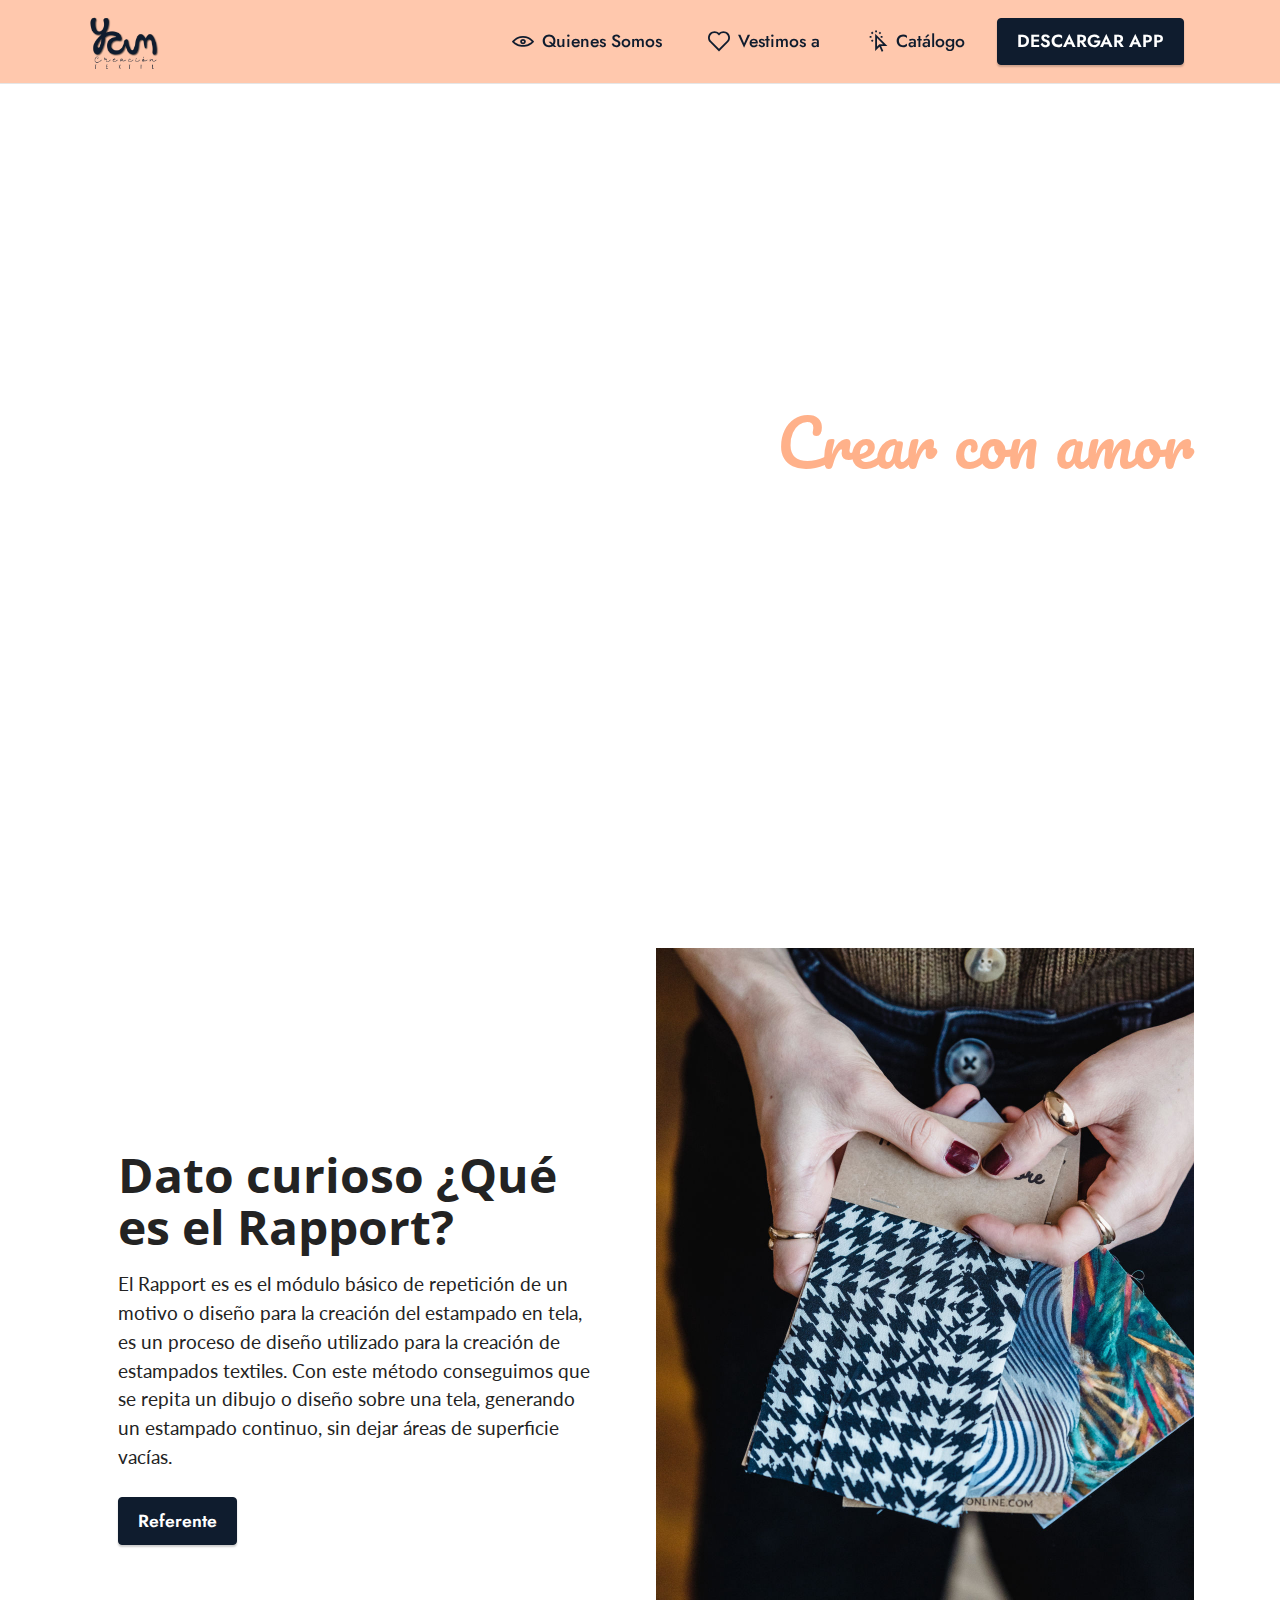
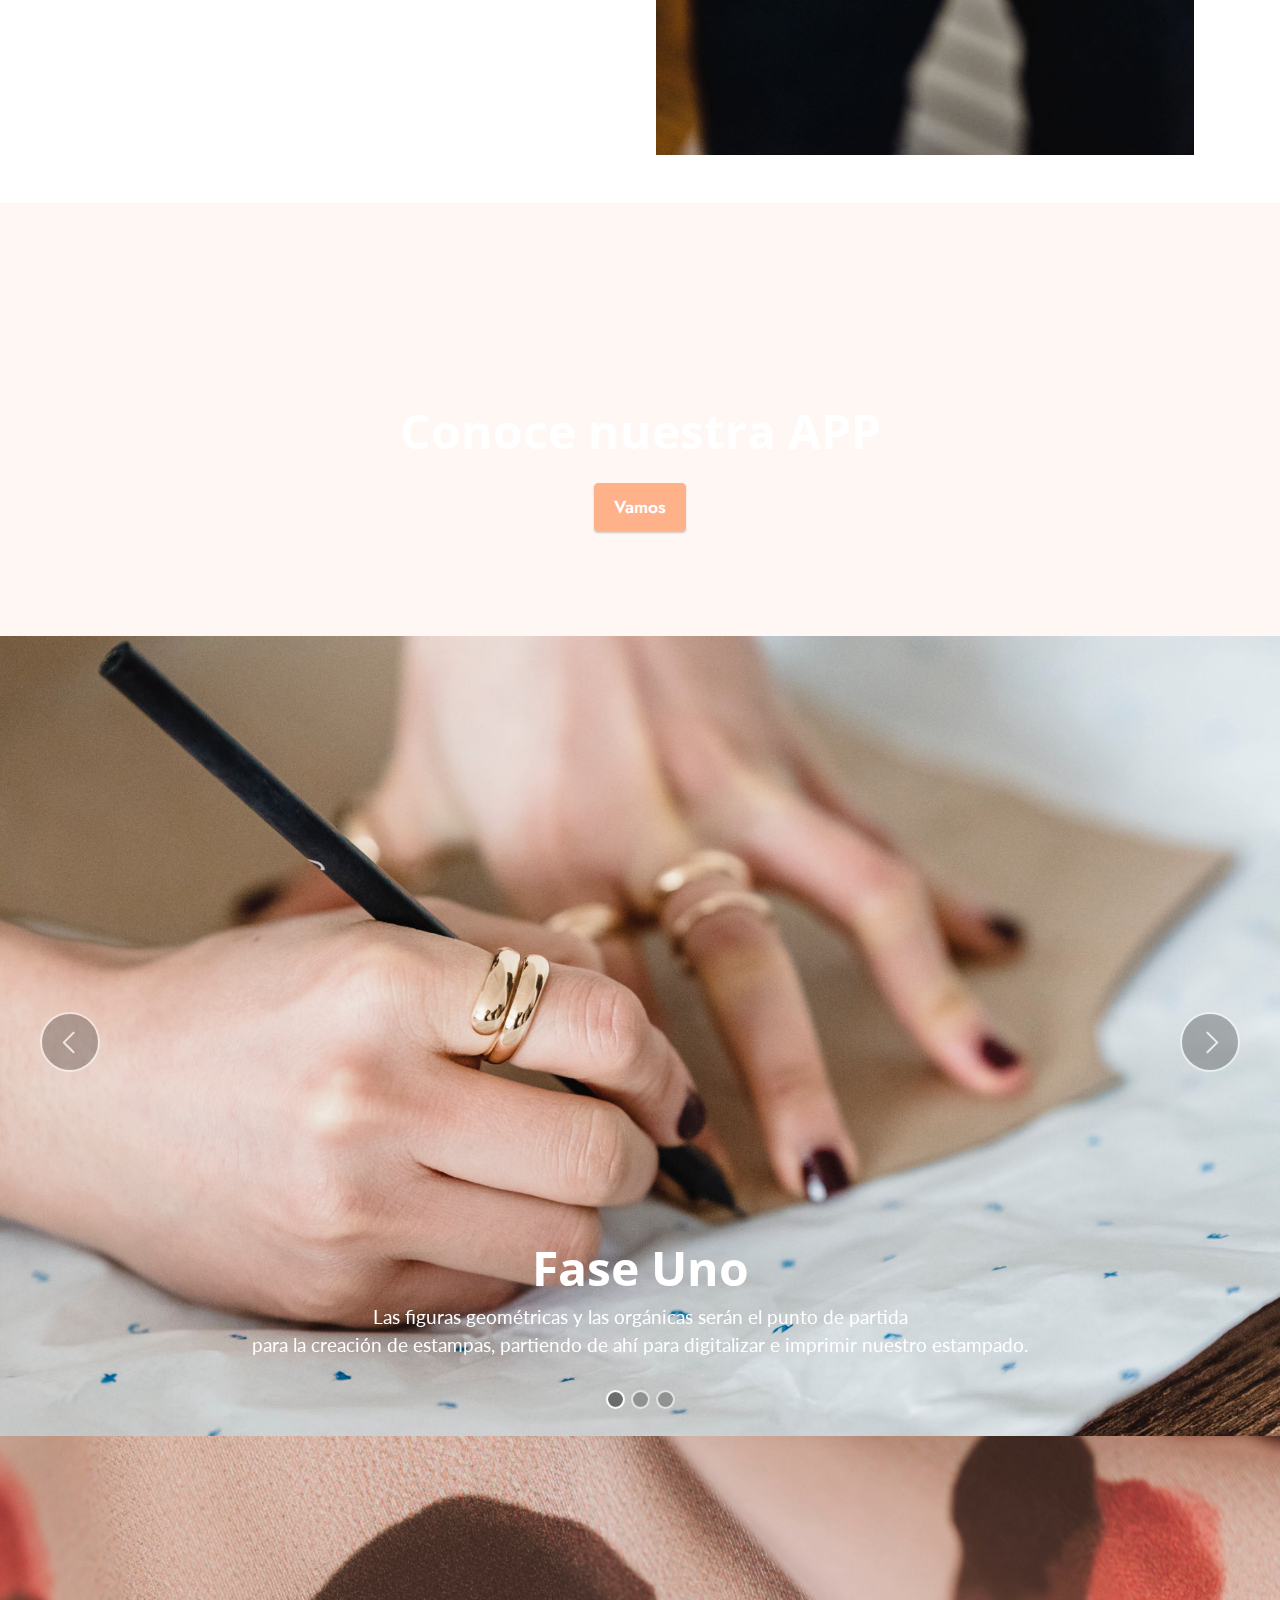
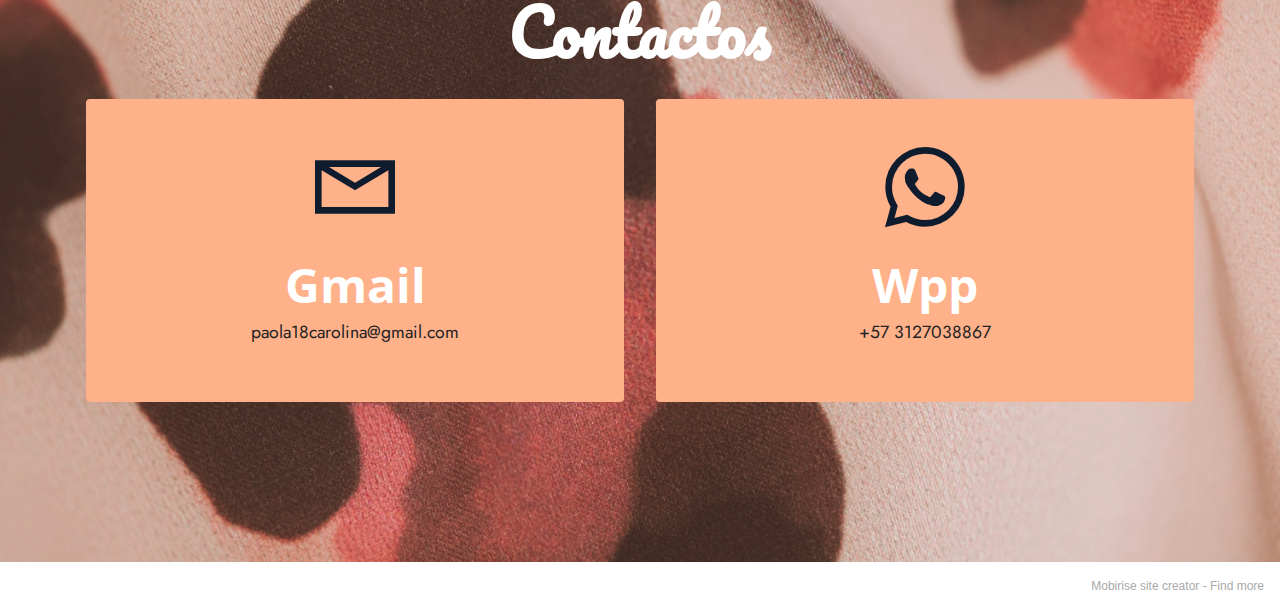
==== commit 97b054bd: "create github pages" ====
--- a/index.html
+++ b/index.html
@@ -19,12 +19,14 @@
   <link rel="stylesheet" href="assets/dropdown/css/style.css">
   <link rel="stylesheet" href="assets/socicon/css/styles.css">
   <link rel="stylesheet" href="assets/theme/css/style.css">
+  <link rel="preload" href="https://fonts.googleapis.com/css?family=Pacifico:400&display=swap" as="style" onload="this.onload=null;this.rel='stylesheet'">
+  <noscript><link rel="stylesheet" href="https://fonts.googleapis.com/css?family=Pacifico:400&display=swap"></noscript>
   <link rel="preload" href="https://fonts.googleapis.com/css?family=Open+Sans+Condensed:300,300i,700&display=swap" as="style" onload="this.onload=null;this.rel='stylesheet'">
   <noscript><link rel="stylesheet" href="https://fonts.googleapis.com/css?family=Open+Sans+Condensed:300,300i,700&display=swap"></noscript>
   <link rel="preload" href="https://fonts.googleapis.com/css?family=Jost:100,200,300,400,500,600,700,800,900,100i,200i,300i,400i,500i,600i,700i,800i,900i&display=swap" as="style" onload="this.onload=null;this.rel='stylesheet'">
   <noscript><link rel="stylesheet" href="https://fonts.googleapis.com/css?family=Jost:100,200,300,400,500,600,700,800,900,100i,200i,300i,400i,500i,600i,700i,800i,900i&display=swap"></noscript>
-  <link rel="preload" href="https://fonts.googleapis.com/css?family=Crimson+Text:400,400i,600,600i,700,700i&display=swap" as="style" onload="this.onload=null;this.rel='stylesheet'">
-  <noscript><link rel="stylesheet" href="https://fonts.googleapis.com/css?family=Crimson+Text:400,400i,600,600i,700,700i&display=swap"></noscript>
+  <link rel="preload" href="https://fonts.googleapis.com/css?family=Lato:100,100i,300,300i,400,400i,700,700i,900,900i&display=swap" as="style" onload="this.onload=null;this.rel='stylesheet'">
+  <noscript><link rel="stylesheet" href="https://fonts.googleapis.com/css?family=Lato:100,100i,300,300i,400,400i,700,700i,900,900i&display=swap"></noscript>
   <link rel="preload" as="style" href="assets/mobirise/css/mbr-additional.css"><link rel="stylesheet" href="assets/mobirise/css/mbr-additional.css" type="text/css">
   
   
@@ -39,11 +41,11 @@
         <div class="container">
             <div class="navbar-brand">
                 <span class="navbar-logo">
-                    <a href="https://mobiri.se">
+                    <a href="index.html">
                         <img src="assets/images/logo-png-mesa-de-trabajo-1-156x156.png" alt="Mobirise" style="height: 3.8rem;">
                     </a>
                 </span>
-                <span class="navbar-caption-wrap"><a class="navbar-caption text-white display-7" href="https://mobiri.se"><span class="mobi-mbri mobi-mbri-hearth mbr-iconfont mbr-iconfont-btn"></span>home</a></span>
+                
             </div>
             <button class="navbar-toggler" type="button" data-toggle="collapse" data-bs-toggle="collapse" data-target="#navbarSupportedContent" data-bs-target="#navbarSupportedContent" aria-controls="navbarNavAltMarkup" aria-expanded="false" aria-label="Toggle navigation">
                 <div class="hamburger">
@@ -54,28 +56,18 @@
                 </div>
             </button>
             <div class="collapse navbar-collapse" id="navbarSupportedContent">
-                <ul class="navbar-nav nav-dropdown nav-right" data-app-modern-menu="true"><li class="nav-item"><a class="nav-link link text-black text-primary display-7" href="page1.html"><span class="mobi-mbri mobi-mbri-preview mbr-iconfont mbr-iconfont-btn"></span>Quienes Somos</a></li>
-                    <li class="nav-item"><a class="nav-link link text-black text-primary display-7" href="page3.html"><span class="mobi-mbri mobi-mbri-cursor-click mbr-iconfont mbr-iconfont-btn"></span>Catálogo</a></li><li class="nav-item"><a class="nav-link link text-black text-primary display-7" href="page2.html"><span class="mobi-mbri mobi-mbri-hearth mbr-iconfont mbr-iconfont-btn"></span>Vestimos a</a></li></ul>
-                <div class="icons-menu">
-                    <a class="iconfont-wrapper" href="https://www.behance.net/paolacarolinaym" target="_blank">
-                        <span class="p-2 mbr-iconfont socicon-behance socicon"></span>
-                    </a>
-                    <a class="iconfont-wrapper" href="https://mobiri.se" target="_blank">
-                        <span class="p-2 mbr-iconfont mbrib-shopping-cart"></span>
-                    </a>
-                    <a class="iconfont-wrapper" href="https://www.instagram.com/pcymontoya/?hl=es-la" target="_blank">
-                        <span class="p-2 mbr-iconfont socicon-instagram socicon"></span>
-                    </a>
-                    
-                </div>
-                
+                <ul class="navbar-nav nav-dropdown" data-app-modern-menu="true"><li class="nav-item"><a class="nav-link link text-primary display-4" href="#" data-bs-toggle="dropdown" data-bs-auto-close="outside" aria-expanded="false"><span class="mobi-mbri mobi-mbri-preview mbr-iconfont mbr-iconfont-btn"></span>Quienes Somos</a></li>
+                    <li class="nav-item"><a class="nav-link link text-primary display-4" href="page2.html"><span class="mobi-mbri mobi-mbri-hearth mbr-iconfont mbr-iconfont-btn"></span>Vestimos a</a></li><li class="nav-item"><a class="nav-link link text-primary display-4" href="page3.html"><span class="mobi-mbri mobi-mbri-cursor-click mbr-iconfont mbr-iconfont-btn"></span>Catálogo</a></li></ul>
+                
+                <div class="navbar-buttons mbr-section-btn"><a class="btn btn-primary display-4" href="https://mobiri.se">
+                        DESCARGAR APP</a></div>
             </div>
         </div>
     </nav>
 
 </section>
 
-<section data-bs-version="5.1" class="header3 cid-sOSKD4jmPM mbr-fullscreen" id="header3-n">
+<section data-bs-version="5.1" class="header3 cid-sOSKD4jmPM mbr-fullscreen" data-bg-video="https://vimeo.com/647175849" id="header3-n">
 
     
 
@@ -86,32 +78,50 @@
             <div class="col-12 col-lg-8">
                 
                 
-                
-                
-            </div>
-        </div>
-    </div>
-</section>
-
-<section data-bs-version="5.1" class="image1 cid-sLQEb0svh9" id="image1-l">
+                <p class="mbr-text mbr-fonts-style display-1">Crear con amor</p>
+                
+            </div>
+        </div>
+    </div>
+</section>
+
+<section data-bs-version="5.1" class="header14 cid-sP5Met7u9B mbr-fullscreen" id="header14-1z">
+
     
 
     
 
     <div class="container">
-        <div class="row align-items-center">
-            <div class="col-12 col-lg-6">
-                <div class="image-wrapper">
-                    <img src="assets/images/pexels-michael-burrows-7147840-1076x1614.jpg" alt="Mobirise">
-                    <p class="mbr-description mbr-fonts-style pt-2 align-center display-4">Pattern&nbsp;</p>
-                </div>
-            </div>
-            <div class="col-12 col-lg">
+        <div class="row justify-content-center align-items-center">
+            <div class="col-12 col-md-6 image-wrapper">
+                <img src="assets/images/pexels-michael-burrows-7147840-1076x1614.jpg" alt="Mobirise">
+            </div>
+            <div class="col-12 col-md">
                 <div class="text-wrapper">
-                    <h3 class="mbr-section-title mbr-fonts-style mb-3 display-5"><strong>¿Qué es el Rapport?&nbsp;</strong></h3>
+                    <h1 class="mbr-section-title mbr-fonts-style mb-3 display-2"><strong>Dato curioso ¿Qué es el Rapport?&nbsp;</strong></h1>
                     <p class="mbr-text mbr-fonts-style display-7">
                         El Rapport es es el módulo básico de repetición de un motivo o diseño para la creación del estampado en tela, es un proceso de diseño utilizado para la creación de estampados textiles. Con este método conseguimos que se repita un dibujo o diseño sobre una tela, generando un estampado continuo, sin dejar áreas de superficie vacías.</p>
-                </div>
+                    <div class="mbr-section-btn mt-3"><a class="btn btn-primary display-4" href="https://www.instagram.com/natashaspitzer/?hl=es-la" target="_blank">Referente</a>
+                        <a class="btn btn-black-outline display-4" href="https://mobiri.se"></a></div>
+                </div>
+            </div>
+        </div>
+    </div>
+</section>
+
+<section data-bs-version="5.1" class="header6 cid-sOZOS77qr7" data-bg-video="https://vimeo.com/647176482" id="header6-1v">
+
+    
+
+    <div class="mbr-overlay" style="opacity: 0.1; background-color: rgb(255, 177, 138);"></div>
+
+    <div class="align-center container">
+        <div class="row justify-content-center">
+            <div class="col-12 col-lg-10">
+                <h1 class="mbr-section-title mbr-fonts-style mbr-white mb-3 display-2"><strong><br></strong><br><strong>Conoce nuestra APP</strong></h1>
+                
+                <p class="mbr-text mbr-white mbr-fonts-style display-7"></p>
+                <div class="mbr-section-btn mt-3"><a class="btn btn-danger display-4" href="page5.html">Vamos</a></div>
             </div>
         </div>
     </div>
@@ -119,11 +129,11 @@
 
 <section data-bs-version="5.1" class="slider1 cid-sOUD58NmcO" id="slider1-1t">
     
-    <div class="carousel slide" id="sOUNZjt2B4" data-interval="5000" data-bs-interval="5000">
+    <div class="carousel slide" id="sP5QgiJ1vy" data-interval="5000" data-bs-interval="5000">
         <ol class="carousel-indicators">
-            <li data-slide-to="0" data-bs-slide-to="0" class="active" data-target="#sOUNZjt2B4" data-bs-target="#sOUNZjt2B4"></li>
-            <li data-slide-to="1" data-bs-slide-to="1" data-target="#sOUNZjt2B4" data-bs-target="#sOUNZjt2B4"></li>
-            <li data-slide-to="2" data-bs-slide-to="2" data-target="#sOUNZjt2B4" data-bs-target="#sOUNZjt2B4"></li>
+            <li data-slide-to="0" data-bs-slide-to="0" class="active" data-target="#sP5QgiJ1vy" data-bs-target="#sP5QgiJ1vy"></li>
+            <li data-slide-to="1" data-bs-slide-to="1" data-target="#sP5QgiJ1vy" data-bs-target="#sP5QgiJ1vy"></li>
+            <li data-slide-to="2" data-bs-slide-to="2" data-target="#sP5QgiJ1vy" data-bs-target="#sP5QgiJ1vy"></li>
         </ol>
         <div class="carousel-inner">
             <div class="carousel-item slider-image item active">
@@ -131,8 +141,8 @@
                     <img class="d-block w-100" src="assets/images/pexels-michael-burrows-7147953-1900x2850.jpg" data-slide-to="0" data-bs-slide-to="0">
                     
                     <div class="carousel-caption">
-                        <h5 class="mbr-section-subtitle mbr-fonts-style display-5"><strong>Fase Uno</strong></h5>
-                        <p class="mbr-section-text mbr-fonts-style display-7">Las figuras geométricas y las orgánicas serán el punto de partida <br>para la creación de estampas.<br></p>
+                        <h5 class="mbr-section-subtitle mbr-fonts-style display-2"><strong>Fase Uno</strong></h5>
+                        <p class="mbr-section-text mbr-fonts-style display-7">Las figuras geométricas y las orgánicas serán el punto de partida <br>para la creación de estampas, partiendo de ahí para digitalizar e imprimir nuestro estampado.<br></p>
                     </div>
                 </div>
             </div>
@@ -141,7 +151,7 @@
                     <img class="d-block w-100" src="assets/images/pexels-cottonbro-3738095-1520x2280.jpg" data-slide-to="1" data-bs-slide-to="1">
                     
                     <div class="carousel-caption">
-                        <h5 class="mbr-section-subtitle mbr-fonts-style display-5">
+                        <h5 class="mbr-section-subtitle mbr-fonts-style display-2">
                             <strong>Fase Dos</strong></h5>
                         <p class="mbr-section-text mbr-fonts-style display-7">La costura tiene muchos beneficios a nivel Psicologico y fisico, pero también nuestro emprendimiento<br>busca coser&nbsp; a la medida tus prendas.</p>
                     </div>
@@ -151,7 +161,7 @@
                     <img class="d-block w-100" src="assets/images/pexels-cottonbro-6963585-1381x2071.jpg" data-slide-to="2" data-bs-slide-to="2">
                     
                     <div class="carousel-caption">
-                        <h5 class="mbr-section-subtitle mbr-fonts-style display-5">
+                        <h5 class="mbr-section-subtitle mbr-fonts-style display-2">
                             <strong>Fase Tres</strong></h5>
                         <p class="mbr-section-text mbr-fonts-style display-7">Mostrar nuestro trabajo por redes sociales nos ayudará a estar más cerca de ti, también así podremos explicar el origen de la prenda.</p>
                     </div>
@@ -159,11 +169,11 @@
             </div>
             
         </div>
-        <a class="carousel-control carousel-control-prev" role="button" data-slide="prev" data-bs-slide="prev" href="#sOUNZjt2B4">
+        <a class="carousel-control carousel-control-prev" role="button" data-slide="prev" data-bs-slide="prev" href="#sP5QgiJ1vy">
             <span class="mobi-mbri mobi-mbri-arrow-prev" aria-hidden="true"></span>
             <span class="sr-only visually-hidden">Previous</span>
         </a>
-        <a class="carousel-control carousel-control-next" role="button" data-slide="next" data-bs-slide="next" href="#sOUNZjt2B4">
+        <a class="carousel-control carousel-control-next" role="button" data-slide="next" data-bs-slide="next" href="#sP5QgiJ1vy">
             <span class="mobi-mbri mobi-mbri-arrow-next" aria-hidden="true"></span>
             <span class="sr-only visually-hidden">Next</span>
         </a>
@@ -211,7 +221,7 @@
             </div>
         </div>
     </div>
-</section><section style="background-color: #fff; font-family: -apple-system, BlinkMacSystemFont, 'Segoe UI', 'Roboto', 'Helvetica Neue', Arial, sans-serif; color:#aaa; font-size:12px; padding: 0; align-items: center; display: flex;"><a href="https://mobirise.site/m" style="flex: 1 1; height: 3rem; padding-left: 1rem;"></a><p style="flex: 0 0 auto; margin:0; padding-right:1rem;">This <a href="https://mobirise.site/e" style="color:#aaa;">web page</a> was made with Mobirise</p></section><script src="assets/bootstrap/js/bootstrap.bundle.min.js"></script>  <script src="assets/smoothscroll/smooth-scroll.js"></script>  <script src="assets/ytplayer/index.js"></script>  <script src="assets/dropdown/js/navbar-dropdown.js"></script>  <script src="assets/theme/js/script.js"></script>  
+</section><section style="background-color: #fff; font-family: -apple-system, BlinkMacSystemFont, 'Segoe UI', 'Roboto', 'Helvetica Neue', Arial, sans-serif; color:#aaa; font-size:12px; padding: 0; align-items: center; display: flex;"><a href="https://mobirise.site/l" style="flex: 1 1; height: 3rem; padding-left: 1rem;"></a><p style="flex: 0 0 auto; margin:0; padding-right:1rem;">Mobirise site creator - <a href="https://mobirise.site/n" style="color:#aaa;">Find more</a></p></section><script src="assets/bootstrap/js/bootstrap.bundle.min.js"></script>  <script src="assets/smoothscroll/smooth-scroll.js"></script>  <script src="assets/ytplayer/index.js"></script>  <script src="assets/vimeoplayer/player.js"></script>  <script src="assets/dropdown/js/navbar-dropdown.js"></script>  <script src="assets/theme/js/script.js"></script>  
   
   
 </body>
--- a/assets/mobirise/css/mbr-additional.css
+++ b/assets/mobirise/css/mbr-additional.css
@@ -2,15 +2,15 @@
   font-family: Jost;
 }
 .display-1 {
+  font-family: 'Pacifico', handwriting;
+  font-size: 4rem;
+  line-height: 1.1;
+}
+.display-1 > .mbr-iconfont {
+  font-size: 5rem;
+}
+.display-2 {
   font-family: 'Open Sans Condensed', sans-serif;
-  font-size: 4.6rem;
-  line-height: 1.1;
-}
-.display-1 > .mbr-iconfont {
-  font-size: 5.75rem;
-}
-.display-2 {
-  font-family: 'Jost', sans-serif;
   font-size: 3rem;
   line-height: 1.1;
 }
@@ -34,7 +34,7 @@
   font-size: 2.75rem;
 }
 .display-7 {
-  font-family: 'Crimson Text', serif;
+  font-family: 'Lato', sans-serif;
   font-size: 1.2rem;
   line-height: 1.5;
 }
@@ -48,14 +48,14 @@
 /* 0.65 - min scale variable, may vary */
 @media (max-width: 992px) {
   .display-1 {
-    font-size: 3.68rem;
+    font-size: 3.2rem;
   }
 }
 @media (max-width: 768px) {
   .display-1 {
-    font-size: 3.22rem;
-    font-size: calc( 2.26rem + (4.6 - 2.26) * ((100vw - 20rem) / (48 - 20)));
-    line-height: calc( 1.1 * (2.26rem + (4.6 - 2.26) * ((100vw - 20rem) / (48 - 20))));
+    font-size: 2.8rem;
+    font-size: calc( 2.05rem + (4 - 2.05) * ((100vw - 20rem) / (48 - 20)));
+    line-height: calc( 1.1 * (2.05rem + (4 - 2.05) * ((100vw - 20rem) / (48 - 20))));
   }
   .display-2 {
     font-size: 2.4rem;
@@ -96,7 +96,7 @@
   border-radius: 4px;
 }
 .bg-primary {
-  background-color: #ffffff !important;
+  background-color: #0f1c2e !important;
 }
 .bg-success {
   background-color: #40b0bf !important;
@@ -108,29 +108,29 @@
   background-color: #ffe161 !important;
 }
 .bg-danger {
-  background-color: #ff9966 !important;
+  background-color: #ffb18a !important;
 }
 .btn-primary,
 .btn-primary:active {
-  background-color: #ffffff !important;
-  border-color: #ffffff !important;
-  color: #808080 !important;
+  background-color: #0f1c2e !important;
+  border-color: #0f1c2e !important;
+  color: #ffffff !important;
   box-shadow: 0 2px 2px 0 rgba(0, 0, 0, 0.2);
 }
 .btn-primary:hover,
 .btn-primary:focus,
 .btn-primary.focus,
 .btn-primary.active {
-  color: #545454 !important;
-  background-color: #d4d4d4 !important;
-  border-color: #d4d4d4 !important;
+  color: #ffffff !important;
+  background-color: #000000 !important;
+  border-color: #000000 !important;
   box-shadow: 0 2px 5px 0 rgba(0, 0, 0, 0.2);
 }
 .btn-primary.disabled,
 .btn-primary:disabled {
-  color: #808080 !important;
-  background-color: #d4d4d4 !important;
-  border-color: #d4d4d4 !important;
+  color: #ffffff !important;
+  background-color: #000000 !important;
+  border-color: #000000 !important;
 }
 .btn-secondary,
 .btn-secondary:active {
@@ -222,8 +222,8 @@
 }
 .btn-danger,
 .btn-danger:active {
-  background-color: #ff9966 !important;
-  border-color: #ff9966 !important;
+  background-color: #ffb18a !important;
+  border-color: #ffb18a !important;
   color: #ffffff !important;
   box-shadow: 0 2px 2px 0 rgba(0, 0, 0, 0.2);
 }
@@ -232,15 +232,15 @@
 .btn-danger.focus,
 .btn-danger.active {
   color: #ffffff !important;
-  background-color: #ff5f0f !important;
-  border-color: #ff5f0f !important;
+  background-color: #ff7733 !important;
+  border-color: #ff7733 !important;
   box-shadow: 0 2px 5px 0 rgba(0, 0, 0, 0.2);
 }
 .btn-danger.disabled,
 .btn-danger:disabled {
   color: #ffffff !important;
-  background-color: #ff5f0f !important;
-  border-color: #ff5f0f !important;
+  background-color: #ff7733 !important;
+  border-color: #ff7733 !important;
 }
 .btn-white,
 .btn-white:active {
@@ -290,22 +290,22 @@
 .btn-primary-outline:active {
   background-color: transparent !important;
   border-color: transparent;
-  color: #ffffff;
+  color: #0f1c2e;
 }
 .btn-primary-outline:hover,
 .btn-primary-outline:focus,
 .btn-primary-outline.focus,
 .btn-primary-outline.active {
-  color: #d4d4d4 !important;
+  color: #000000 !important;
   background-color: transparent!important;
   border-color: transparent!important;
   box-shadow: none!important;
 }
 .btn-primary-outline.disabled,
 .btn-primary-outline:disabled {
-  color: #808080 !important;
-  background-color: #ffffff !important;
-  border-color: #ffffff !important;
+  color: #ffffff !important;
+  background-color: #0f1c2e !important;
+  border-color: #0f1c2e !important;
 }
 .btn-secondary-outline,
 .btn-secondary-outline:active {
@@ -395,13 +395,13 @@
 .btn-danger-outline:active {
   background-color: transparent !important;
   border-color: transparent;
-  color: #ff9966;
+  color: #ffb18a;
 }
 .btn-danger-outline:hover,
 .btn-danger-outline:focus,
 .btn-danger-outline.focus,
 .btn-danger-outline.active {
-  color: #ff5f0f !important;
+  color: #ff7733 !important;
   background-color: transparent!important;
   border-color: transparent!important;
   box-shadow: none!important;
@@ -409,8 +409,8 @@
 .btn-danger-outline.disabled,
 .btn-danger-outline:disabled {
   color: #ffffff !important;
-  background-color: #ff9966 !important;
-  border-color: #ff9966 !important;
+  background-color: #ffb18a !important;
+  border-color: #ffb18a !important;
 }
 .btn-black-outline,
 .btn-black-outline:active {
@@ -455,7 +455,7 @@
   border-color: #fafafa !important;
 }
 .text-primary {
-  color: #ffffff !important;
+  color: #0f1c2e !important;
 }
 .text-secondary {
   color: #e43f3f !important;
@@ -470,7 +470,7 @@
   color: #ffe161 !important;
 }
 .text-danger {
-  color: #ff9966 !important;
+  color: #ffb18a !important;
 }
 .text-white {
   color: #fafafa !important;
@@ -481,7 +481,7 @@
 a.text-primary:hover,
 a.text-primary:focus,
 a.text-primary.active {
-  color: #cccccc !important;
+  color: #000000 !important;
 }
 a.text-secondary:hover,
 a.text-secondary:focus,
@@ -506,7 +506,7 @@
 a.text-danger:hover,
 a.text-danger:focus,
 a.text-danger.active {
-  color: #ff5500 !important;
+  color: #ff6d24 !important;
 }
 a.text-white:hover,
 a.text-white:focus,
@@ -532,7 +532,7 @@
   background-position: 0px 1.2em;
 }
 .nav-tabs .nav-link.active {
-  color: #ffffff;
+  color: #0f1c2e;
 }
 .nav-tabs .nav-link:not(.active) {
   color: #232323;
@@ -547,23 +547,23 @@
   background-color: #ffe161;
 }
 .alert-danger {
-  background-color: #ff9966;
+  background-color: #ffb18a;
 }
 .mbr-gallery-filter li.active .btn {
-  background-color: #ffffff;
-  border-color: #ffffff;
-  color: #8c8c8c;
+  background-color: #0f1c2e;
+  border-color: #0f1c2e;
+  color: #ffffff;
 }
 .mbr-gallery-filter li.active .btn:focus {
   box-shadow: none;
 }
 a,
 a:hover {
-  color: #ffffff;
+  color: #0f1c2e;
 }
 .mbr-plan-header.bg-primary .mbr-plan-subtitle,
 .mbr-plan-header.bg-primary .mbr-plan-price-desc {
-  color: #ffffff;
+  color: #bacde8;
 }
 .mbr-plan-header.bg-success .mbr-plan-subtitle,
 .mbr-plan-header.bg-success .mbr-plan-price-desc {
@@ -597,7 +597,7 @@
 .form-control:hover,
 .form-control:focus {
   box-shadow: rgba(0, 0, 0, 0.07) 0px 1px 1px 0px, rgba(0, 0, 0, 0.07) 0px 1px 3px 0px, rgba(0, 0, 0, 0.03) 0px 0px 0px 1px;
-  border-color: #ffffff !important;
+  border-color: #0f1c2e !important;
 }
 .form-control:-webkit-input-placeholder {
   font-family: 'Jost', sans-serif;
@@ -609,19 +609,19 @@
   font-size: 1.375rem;
 }
 blockquote {
-  border-color: #ffffff;
+  border-color: #0f1c2e;
 }
 /* Forms */
 .jq-selectbox li:hover,
 .jq-selectbox li.selected {
-  background-color: #ffffff;
-  color: #000000;
+  background-color: #0f1c2e;
+  color: #ffffff;
 }
 .jq-number__spin {
   transition: 0.25s ease;
 }
 .jq-number__spin:hover {
-  border-color: #ffffff;
+  border-color: #0f1c2e;
 }
 .jq-selectbox .jq-selectbox__trigger-arrow,
 .jq-number__spin.minus:after,
@@ -633,14 +633,14 @@
 .jq-selectbox:hover .jq-selectbox__trigger-arrow,
 .jq-number__spin.minus:hover:after,
 .jq-number__spin.plus:hover:after {
-  border-top-color: #ffffff;
-  border-bottom-color: #ffffff;
+  border-top-color: #0f1c2e;
+  border-bottom-color: #0f1c2e;
 }
 .xdsoft_datetimepicker .xdsoft_calendar td.xdsoft_default,
 .xdsoft_datetimepicker .xdsoft_calendar td.xdsoft_current,
 .xdsoft_datetimepicker .xdsoft_timepicker .xdsoft_time_box > div > div.xdsoft_current {
-  color: #000000 !important;
-  background-color: #ffffff !important;
+  color: #ffffff !important;
+  background-color: #0f1c2e !important;
   box-shadow: none !important;
 }
 .xdsoft_datetimepicker .xdsoft_calendar td:hover,
@@ -671,7 +671,7 @@
   top: 50%;
   left: 50%;
   transform: translateX(-50%) translateY(-50%);
-  background-image: url("data:image/svg+xml;charset=UTF-8,%3csvg width='32' height='32' viewBox='0 0 64 64' xmlns='http://www.w3.org/2000/svg' stroke='%23ffffff' %3e%3cg fill='none' fill-rule='evenodd'%3e%3cg transform='translate(16 16)' stroke-width='2'%3e%3ccircle stroke-opacity='.5' cx='16' cy='16' r='16'/%3e%3cpath d='M32 16c0-9.94-8.06-16-16-16'%3e%3canimateTransform attributeName='transform' type='rotate' from='0 16 16' to='360 16 16' dur='1s' repeatCount='indefinite'/%3e%3c/path%3e%3c/g%3e%3c/g%3e%3c/svg%3e");
+  background-image: url("data:image/svg+xml;charset=UTF-8,%3csvg width='32' height='32' viewBox='0 0 64 64' xmlns='http://www.w3.org/2000/svg' stroke='%230f1c2e' %3e%3cg fill='none' fill-rule='evenodd'%3e%3cg transform='translate(16 16)' stroke-width='2'%3e%3ccircle stroke-opacity='.5' cx='16' cy='16' r='16'/%3e%3cpath d='M32 16c0-9.94-8.06-16-16-16'%3e%3canimateTransform attributeName='transform' type='rotate' from='0 16 16' to='360 16 16' dur='1s' repeatCount='indefinite'/%3e%3c/path%3e%3c/g%3e%3c/g%3e%3c/svg%3e");
 }
 section.lazy-placeholder:after {
   opacity: 0.5;
@@ -682,38 +682,39 @@
 a {
   transition: color 0.6s;
 }
-.cid-sOSKD4jmPM {
-  background-image: url("../../../assets/images/11-mesa-de-trabajo-1-2000x854.png");
-}
-.cid-sLQEb0svh9 {
-  padding-top: 6rem;
-  padding-bottom: 6rem;
-  background-color: #0f1c2e;
+.cid-sOSKD4jmPM .mbr-text,
+.cid-sOSKD4jmPM .mbr-section-btn {
+  color: #ffb18a;
+  text-align: right;
+}
+.cid-sP5Met7u9B {
+  background-color: #ffffff;
+}
+.cid-sP5Met7u9B .row {
+  flex-direction: row-reverse;
 }
 @media (max-width: 991px) {
-  .cid-sLQEb0svh9 .image-wrapper {
-    margin-bottom: 1rem;
-  }
-}
-.cid-sLQEb0svh9 img {
+  .cid-sP5Met7u9B .image-wrapper {
+    margin-bottom: 2rem;
+  }
+}
+.cid-sP5Met7u9B .image-wrapper img {
   width: 100%;
+  object-fit: cover;
 }
 @media (min-width: 992px) {
-  .cid-sLQEb0svh9 .text-wrapper {
-    padding: 2rem;
-  }
-}
-.cid-sLQEb0svh9 .mbr-section-title {
-  color: #ffffff;
-}
-.cid-sLQEb0svh9 .mbr-text {
-  color: #ffffff;
+  .cid-sP5Met7u9B .text-wrapper {
+    padding: 0 2rem;
+  }
+}
+@media (max-width: 768px) {
+  .cid-sP5Met7u9B .text-wrapper {
+    margin-bottom: 2rem;
+  }
 }
 .cid-sOTEqeoFwb {
   z-index: 1000;
   width: 100%;
-  position: relative;
-  min-height: 60px;
 }
 .cid-sOTEqeoFwb nav.navbar {
   position: fixed;
@@ -743,7 +744,7 @@
 }
 .cid-sOTEqeoFwb .dropdown-item:hover,
 .cid-sOTEqeoFwb .dropdown-item:focus {
-  background: #ffffff !important;
+  background: #0f1c2e !important;
   color: white !important;
 }
 .cid-sOTEqeoFwb .nav-dropdown .link {
@@ -806,7 +807,7 @@
   min-height: 77px;
   transition: all .3s;
   border-bottom: 1px solid transparent;
-  background: #ffb18a;
+  background: rgba(255, 177, 138, 0.7);
 }
 .cid-sOTEqeoFwb .navbar:not(.navbar-short) {
   border-bottom: 1px solid #e6e6e6;
@@ -1050,6 +1051,13 @@
     max-width: calc(100% + 2rem);
     left: -1rem;
   }
+}
+.cid-sOZOS77qr7 {
+  padding-top: 6rem;
+  padding-bottom: 6rem;
+}
+.cid-sOZOS77qr7 .mbr-section-title {
+  color: #ffffff;
 }
 .cid-sOUD58NmcO {
   padding-top: 0rem;
@@ -1161,6 +1169,9 @@
 .cid-sOUD58NmcO H5 {
   color: #ffffff;
 }
+.cid-sOUD58NmcO P {
+  color: #ffffff;
+}
 .cid-sOUL9TIU43 {
   padding-top: 10rem;
   padding-bottom: 10rem;
@@ -1169,7 +1180,7 @@
 .cid-sOUL9TIU43 .mbr-iconfont {
   display: block;
   font-size: 5rem;
-  color: #ffffff;
+  color: #0f1c2e;
   margin-bottom: 2rem;
 }
 .cid-sOUL9TIU43 .card-wrapper {
@@ -1329,8 +1340,6 @@
 .cid-sOTEqeoFwb {
   z-index: 1000;
   width: 100%;
-  position: relative;
-  min-height: 60px;
 }
 .cid-sOTEqeoFwb nav.navbar {
   position: fixed;
@@ -1360,7 +1369,7 @@
 }
 .cid-sOTEqeoFwb .dropdown-item:hover,
 .cid-sOTEqeoFwb .dropdown-item:focus {
-  background: #ffffff !important;
+  background: #0f1c2e !important;
   color: white !important;
 }
 .cid-sOTEqeoFwb .nav-dropdown .link {
@@ -1423,7 +1432,7 @@
   min-height: 77px;
   transition: all .3s;
   border-bottom: 1px solid transparent;
-  background: #ffb18a;
+  background: rgba(255, 177, 138, 0.7);
 }
 .cid-sOTEqeoFwb .navbar:not(.navbar-short) {
   border-bottom: 1px solid #e6e6e6;
@@ -1758,8 +1767,6 @@
 .cid-sOTEqeoFwb {
   z-index: 1000;
   width: 100%;
-  position: relative;
-  min-height: 60px;
 }
 .cid-sOTEqeoFwb nav.navbar {
   position: fixed;
@@ -1789,7 +1796,7 @@
 }
 .cid-sOTEqeoFwb .dropdown-item:hover,
 .cid-sOTEqeoFwb .dropdown-item:focus {
-  background: #ffffff !important;
+  background: #0f1c2e !important;
   color: white !important;
 }
 .cid-sOTEqeoFwb .nav-dropdown .link {
@@ -1852,7 +1859,7 @@
   min-height: 77px;
   transition: all .3s;
   border-bottom: 1px solid transparent;
-  background: #ffb18a;
+  background: rgba(255, 177, 138, 0.7);
 }
 .cid-sOTEqeoFwb .navbar:not(.navbar-short) {
   border-bottom: 1px solid #e6e6e6;
@@ -2100,8 +2107,6 @@
 .cid-sOTEqeoFwb {
   z-index: 1000;
   width: 100%;
-  position: relative;
-  min-height: 60px;
 }
 .cid-sOTEqeoFwb nav.navbar {
   position: fixed;
@@ -2131,7 +2136,7 @@
 }
 .cid-sOTEqeoFwb .dropdown-item:hover,
 .cid-sOTEqeoFwb .dropdown-item:focus {
-  background: #ffffff !important;
+  background: #0f1c2e !important;
   color: white !important;
 }
 .cid-sOTEqeoFwb .nav-dropdown .link {
@@ -2194,7 +2199,7 @@
   min-height: 77px;
   transition: all .3s;
   border-bottom: 1px solid transparent;
-  background: #ffb18a;
+  background: rgba(255, 177, 138, 0.7);
 }
 .cid-sOTEqeoFwb .navbar:not(.navbar-short) {
   border-bottom: 1px solid #e6e6e6;
@@ -2452,8 +2457,6 @@
 .cid-sOTEqeoFwb {
   z-index: 1000;
   width: 100%;
-  position: relative;
-  min-height: 60px;
 }
 .cid-sOTEqeoFwb nav.navbar {
   position: fixed;
@@ -2483,7 +2486,7 @@
 }
 .cid-sOTEqeoFwb .dropdown-item:hover,
 .cid-sOTEqeoFwb .dropdown-item:focus {
-  background: #ffffff !important;
+  background: #0f1c2e !important;
   color: white !important;
 }
 .cid-sOTEqeoFwb .nav-dropdown .link {
@@ -2546,7 +2549,7 @@
   min-height: 77px;
   transition: all .3s;
   border-bottom: 1px solid transparent;
-  background: #ffb18a;
+  background: rgba(255, 177, 138, 0.7);
 }
 .cid-sOTEqeoFwb .navbar:not(.navbar-short) {
   border-bottom: 1px solid #e6e6e6;
@@ -2848,3 +2851,346 @@
 .cid-sOUi3Ykt5z .mbr-social-likes {
   color: #ffb18a;
 }
+.cid-sOTEqeoFwb {
+  z-index: 1000;
+  width: 100%;
+}
+.cid-sOTEqeoFwb nav.navbar {
+  position: fixed;
+}
+.cid-sOTEqeoFwb .dropdown-item:before {
+  font-family: Moririse2 !important;
+  content: '\e966';
+  display: inline-block;
+  width: 0;
+  position: absolute;
+  left: 1rem;
+  top: 0.5rem;
+  margin-right: 0.5rem;
+  line-height: 1;
+  font-size: inherit;
+  vertical-align: middle;
+  text-align: center;
+  overflow: hidden;
+  transform: scale(0, 1);
+  transition: all 0.25s ease-in-out;
+}
+.cid-sOTEqeoFwb .dropdown-menu {
+  padding: 0;
+}
+.cid-sOTEqeoFwb .dropdown-item {
+  border-bottom: 1px solid #e6e6e6;
+}
+.cid-sOTEqeoFwb .dropdown-item:hover,
+.cid-sOTEqeoFwb .dropdown-item:focus {
+  background: #0f1c2e !important;
+  color: white !important;
+}
+.cid-sOTEqeoFwb .nav-dropdown .link {
+  padding: 0 0.3em !important;
+  margin: .667em 1em !important;
+}
+.cid-sOTEqeoFwb .nav-dropdown .link.dropdown-toggle::after {
+  margin-left: 0.5rem;
+  margin-top: 0.2rem;
+}
+.cid-sOTEqeoFwb .nav-link {
+  position: relative;
+}
+.cid-sOTEqeoFwb .container {
+  display: flex;
+  margin: auto;
+}
+.cid-sOTEqeoFwb .iconfont-wrapper {
+  color: #000000 !important;
+  font-size: 1.5rem;
+  padding-right: .5rem;
+}
+.cid-sOTEqeoFwb .navbar-caption {
+  padding-right: 4rem;
+}
+.cid-sOTEqeoFwb .dropdown-menu,
+.cid-sOTEqeoFwb .navbar.opened {
+  background: #ffb18a !important;
+}
+.cid-sOTEqeoFwb .nav-item:focus,
+.cid-sOTEqeoFwb .nav-link:focus {
+  outline: none;
+}
+.cid-sOTEqeoFwb .dropdown .dropdown-menu .dropdown-item {
+  width: auto;
+  transition: all 0.25s ease-in-out;
+}
+.cid-sOTEqeoFwb .dropdown .dropdown-menu .dropdown-item::after {
+  right: 0.5rem;
+}
+.cid-sOTEqeoFwb .dropdown .dropdown-menu .dropdown-item .mbr-iconfont {
+  margin-left: -1.8rem;
+  padding-right: 1rem;
+  font-size: inherit;
+}
+.cid-sOTEqeoFwb .dropdown .dropdown-menu .dropdown-item .mbr-iconfont:before {
+  display: inline-block;
+  transform: scale(1, 1);
+  transition: all 0.25s ease-in-out;
+}
+.cid-sOTEqeoFwb .collapsed .dropdown-menu .dropdown-item:before {
+  display: none;
+}
+.cid-sOTEqeoFwb .collapsed .dropdown .dropdown-menu .dropdown-item {
+  padding: 0.235em 1.5em 0.235em 1.5em !important;
+  transition: none;
+  margin: 0 !important;
+}
+.cid-sOTEqeoFwb .navbar {
+  min-height: 77px;
+  transition: all .3s;
+  border-bottom: 1px solid transparent;
+  background: rgba(255, 177, 138, 0.7);
+}
+.cid-sOTEqeoFwb .navbar:not(.navbar-short) {
+  border-bottom: 1px solid #e6e6e6;
+}
+.cid-sOTEqeoFwb .navbar.opened {
+  transition: all .3s;
+}
+.cid-sOTEqeoFwb .navbar .dropdown-item {
+  padding: .5rem 1.8rem;
+}
+.cid-sOTEqeoFwb .navbar .navbar-logo img {
+  width: auto;
+}
+.cid-sOTEqeoFwb .navbar .navbar-collapse {
+  justify-content: flex-end;
+  z-index: 1;
+}
+.cid-sOTEqeoFwb .navbar.collapsed .nav-item .nav-link::before {
+  display: none;
+}
+.cid-sOTEqeoFwb .navbar.collapsed.opened .dropdown-menu {
+  top: 0;
+}
+@media (min-width: 992px) {
+  .cid-sOTEqeoFwb .navbar.collapsed.opened:not(.navbar-short) .navbar-collapse {
+    max-height: calc(98.5vh - 3.8rem);
+  }
+}
+.cid-sOTEqeoFwb .navbar.collapsed .dropdown-menu .dropdown-submenu {
+  left: 0 !important;
+}
+.cid-sOTEqeoFwb .navbar.collapsed .dropdown-menu .dropdown-item:after {
+  right: auto;
+}
+.cid-sOTEqeoFwb .navbar.collapsed .dropdown-menu .dropdown-toggle[data-toggle="dropdown-submenu"]:after {
+  margin-left: 0.5rem;
+  margin-top: 0.2rem;
+  border-top: 0.35em solid;
+  border-right: 0.35em solid transparent;
+  border-left: 0.35em solid transparent;
+  border-bottom: 0;
+  top: 55%;
+}
+.cid-sOTEqeoFwb .navbar.collapsed ul.navbar-nav li {
+  margin: auto;
+}
+.cid-sOTEqeoFwb .navbar.collapsed .dropdown-menu .dropdown-item {
+  padding: .25rem 1.5rem;
+  text-align: center;
+}
+.cid-sOTEqeoFwb .navbar.collapsed .icons-menu {
+  padding-left: 0;
+  padding-right: 0;
+  padding-top: .5rem;
+  padding-bottom: .5rem;
+}
+@media (max-width: 991px) {
+  .cid-sOTEqeoFwb .navbar .nav-item .nav-link::before {
+    display: none;
+  }
+  .cid-sOTEqeoFwb .navbar.opened .dropdown-menu {
+    top: 0;
+  }
+  .cid-sOTEqeoFwb .navbar .dropdown-menu .dropdown-submenu {
+    left: 0 !important;
+  }
+  .cid-sOTEqeoFwb .navbar .dropdown-menu .dropdown-item:after {
+    right: auto;
+  }
+  .cid-sOTEqeoFwb .navbar .dropdown-menu .dropdown-toggle[data-toggle="dropdown-submenu"]:after {
+    margin-left: 0.5rem;
+    margin-top: 0.2rem;
+    border-top: 0.35em solid;
+    border-right: 0.35em solid transparent;
+    border-left: 0.35em solid transparent;
+    border-bottom: 0;
+    top: 55%;
+  }
+  .cid-sOTEqeoFwb .navbar .navbar-logo img {
+    height: 3.8rem !important;
+  }
+  .cid-sOTEqeoFwb .navbar ul.navbar-nav li {
+    margin: auto;
+  }
+  .cid-sOTEqeoFwb .navbar .dropdown-menu .dropdown-item {
+    padding: .25rem 1.5rem !important;
+    text-align: center;
+  }
+  .cid-sOTEqeoFwb .navbar .navbar-brand {
+    flex-shrink: initial;
+    flex-basis: auto;
+    word-break: break-word;
+    padding-right: 2rem;
+  }
+  .cid-sOTEqeoFwb .navbar .navbar-toggler {
+    flex-basis: auto;
+  }
+  .cid-sOTEqeoFwb .navbar .icons-menu {
+    padding-left: 0;
+    padding-top: .5rem;
+    padding-bottom: .5rem;
+  }
+}
+.cid-sOTEqeoFwb .navbar.navbar-short {
+  min-height: 60px;
+}
+.cid-sOTEqeoFwb .navbar.navbar-short .navbar-logo img {
+  height: 3rem !important;
+}
+.cid-sOTEqeoFwb .navbar.navbar-short .navbar-brand {
+  padding: 0;
+}
+.cid-sOTEqeoFwb .navbar-brand {
+  flex-shrink: 0;
+  align-items: center;
+  margin-right: 0;
+  padding: 0;
+  transition: all .3s;
+  word-break: break-word;
+  z-index: 1;
+}
+.cid-sOTEqeoFwb .navbar-brand .navbar-caption {
+  line-height: inherit !important;
+}
+.cid-sOTEqeoFwb .navbar-brand .navbar-logo a {
+  outline: none;
+}
+.cid-sOTEqeoFwb .dropdown-item.active,
+.cid-sOTEqeoFwb .dropdown-item:active {
+  background-color: transparent;
+}
+.cid-sOTEqeoFwb .navbar-expand-lg .navbar-nav .nav-link {
+  padding: 0;
+}
+.cid-sOTEqeoFwb .nav-dropdown .link.dropdown-toggle {
+  margin-right: 1.667em;
+}
+.cid-sOTEqeoFwb .nav-dropdown .link.dropdown-toggle[aria-expanded="true"] {
+  margin-right: 0;
+  padding: 0.667em 1.667em;
+}
+.cid-sOTEqeoFwb .navbar.navbar-expand-lg .dropdown .dropdown-menu {
+  background: #ffb18a;
+}
+.cid-sOTEqeoFwb .navbar.navbar-expand-lg .dropdown .dropdown-menu .dropdown-submenu {
+  margin: 0;
+  left: 100%;
+}
+.cid-sOTEqeoFwb .navbar .dropdown.open > .dropdown-menu {
+  display: block;
+}
+.cid-sOTEqeoFwb ul.navbar-nav {
+  flex-wrap: wrap;
+}
+.cid-sOTEqeoFwb .navbar-buttons {
+  text-align: center;
+  min-width: 170px;
+}
+.cid-sOTEqeoFwb button.navbar-toggler {
+  outline: none;
+  width: 31px;
+  height: 20px;
+  cursor: pointer;
+  transition: all .2s;
+  position: relative;
+  align-self: center;
+}
+.cid-sOTEqeoFwb button.navbar-toggler .hamburger span {
+  position: absolute;
+  right: 0;
+  width: 30px;
+  height: 2px;
+  border-right: 5px;
+  background-color: currentColor;
+}
+.cid-sOTEqeoFwb button.navbar-toggler .hamburger span:nth-child(1) {
+  top: 0;
+  transition: all .2s;
+}
+.cid-sOTEqeoFwb button.navbar-toggler .hamburger span:nth-child(2) {
+  top: 8px;
+  transition: all .15s;
+}
+.cid-sOTEqeoFwb button.navbar-toggler .hamburger span:nth-child(3) {
+  top: 8px;
+  transition: all .15s;
+}
+.cid-sOTEqeoFwb button.navbar-toggler .hamburger span:nth-child(4) {
+  top: 16px;
+  transition: all .2s;
+}
+.cid-sOTEqeoFwb nav.opened .hamburger span:nth-child(1) {
+  top: 8px;
+  width: 0;
+  opacity: 0;
+  right: 50%;
+  transition: all .2s;
+}
+.cid-sOTEqeoFwb nav.opened .hamburger span:nth-child(2) {
+  transform: rotate(45deg);
+  transition: all .25s;
+}
+.cid-sOTEqeoFwb nav.opened .hamburger span:nth-child(3) {
+  transform: rotate(-45deg);
+  transition: all .25s;
+}
+.cid-sOTEqeoFwb nav.opened .hamburger span:nth-child(4) {
+  top: 8px;
+  width: 0;
+  opacity: 0;
+  right: 50%;
+  transition: all .2s;
+}
+.cid-sOTEqeoFwb .navbar-dropdown {
+  padding: .5rem 1rem;
+  position: fixed;
+}
+.cid-sOTEqeoFwb a.nav-link {
+  display: flex;
+  align-items: center;
+  justify-content: center;
+}
+.cid-sOTEqeoFwb .icons-menu {
+  flex-wrap: nowrap;
+  display: flex;
+  justify-content: center;
+  padding-left: 1rem;
+  padding-right: 1rem;
+  padding-top: 0.3rem;
+  text-align: center;
+}
+@media screen and (-ms-high-contrast: active), (-ms-high-contrast: none) {
+  .cid-sOTEqeoFwb .navbar {
+    height: 77px;
+  }
+  .cid-sOTEqeoFwb .navbar.opened {
+    height: auto;
+  }
+  .cid-sOTEqeoFwb .nav-item .nav-link:hover::before {
+    width: 175%;
+    max-width: calc(100% + 2rem);
+    left: -1rem;
+  }
+}
+.cid-sOZPzwJkpG {
+  background-image: url("../../../assets/images/background6.jpg");
+}
--- a/assets/mobirise/css/mbr-additional.css
+++ b/assets/mobirise/css/mbr-additional.css
@@ -2,15 +2,15 @@
   font-family: Jost;
 }
 .display-1 {
+  font-family: 'Pacifico', handwriting;
+  font-size: 4rem;
+  line-height: 1.1;
+}
+.display-1 > .mbr-iconfont {
+  font-size: 5rem;
+}
+.display-2 {
   font-family: 'Open Sans Condensed', sans-serif;
-  font-size: 4.6rem;
-  line-height: 1.1;
-}
-.display-1 > .mbr-iconfont {
-  font-size: 5.75rem;
-}
-.display-2 {
-  font-family: 'Jost', sans-serif;
   font-size: 3rem;
   line-height: 1.1;
 }
@@ -34,7 +34,7 @@
   font-size: 2.75rem;
 }
 .display-7 {
-  font-family: 'Crimson Text', serif;
+  font-family: 'Lato', sans-serif;
   font-size: 1.2rem;
   line-height: 1.5;
 }
@@ -48,14 +48,14 @@
 /* 0.65 - min scale variable, may vary */
 @media (max-width: 992px) {
   .display-1 {
-    font-size: 3.68rem;
+    font-size: 3.2rem;
   }
 }
 @media (max-width: 768px) {
   .display-1 {
-    font-size: 3.22rem;
-    font-size: calc( 2.26rem + (4.6 - 2.26) * ((100vw - 20rem) / (48 - 20)));
-    line-height: calc( 1.1 * (2.26rem + (4.6 - 2.26) * ((100vw - 20rem) / (48 - 20))));
+    font-size: 2.8rem;
+    font-size: calc( 2.05rem + (4 - 2.05) * ((100vw - 20rem) / (48 - 20)));
+    line-height: calc( 1.1 * (2.05rem + (4 - 2.05) * ((100vw - 20rem) / (48 - 20))));
   }
   .display-2 {
     font-size: 2.4rem;
@@ -96,7 +96,7 @@
   border-radius: 4px;
 }
 .bg-primary {
-  background-color: #ffffff !important;
+  background-color: #0f1c2e !important;
 }
 .bg-success {
   background-color: #40b0bf !important;
@@ -108,29 +108,29 @@
   background-color: #ffe161 !important;
 }
 .bg-danger {
-  background-color: #ff9966 !important;
+  background-color: #ffb18a !important;
 }
 .btn-primary,
 .btn-primary:active {
-  background-color: #ffffff !important;
-  border-color: #ffffff !important;
-  color: #808080 !important;
+  background-color: #0f1c2e !important;
+  border-color: #0f1c2e !important;
+  color: #ffffff !important;
   box-shadow: 0 2px 2px 0 rgba(0, 0, 0, 0.2);
 }
 .btn-primary:hover,
 .btn-primary:focus,
 .btn-primary.focus,
 .btn-primary.active {
-  color: #545454 !important;
-  background-color: #d4d4d4 !important;
-  border-color: #d4d4d4 !important;
+  color: #ffffff !important;
+  background-color: #000000 !important;
+  border-color: #000000 !important;
   box-shadow: 0 2px 5px 0 rgba(0, 0, 0, 0.2);
 }
 .btn-primary.disabled,
 .btn-primary:disabled {
-  color: #808080 !important;
-  background-color: #d4d4d4 !important;
-  border-color: #d4d4d4 !important;
+  color: #ffffff !important;
+  background-color: #000000 !important;
+  border-color: #000000 !important;
 }
 .btn-secondary,
 .btn-secondary:active {
@@ -222,8 +222,8 @@
 }
 .btn-danger,
 .btn-danger:active {
-  background-color: #ff9966 !important;
-  border-color: #ff9966 !important;
+  background-color: #ffb18a !important;
+  border-color: #ffb18a !important;
   color: #ffffff !important;
   box-shadow: 0 2px 2px 0 rgba(0, 0, 0, 0.2);
 }
@@ -232,15 +232,15 @@
 .btn-danger.focus,
 .btn-danger.active {
   color: #ffffff !important;
-  background-color: #ff5f0f !important;
-  border-color: #ff5f0f !important;
+  background-color: #ff7733 !important;
+  border-color: #ff7733 !important;
   box-shadow: 0 2px 5px 0 rgba(0, 0, 0, 0.2);
 }
 .btn-danger.disabled,
 .btn-danger:disabled {
   color: #ffffff !important;
-  background-color: #ff5f0f !important;
-  border-color: #ff5f0f !important;
+  background-color: #ff7733 !important;
+  border-color: #ff7733 !important;
 }
 .btn-white,
 .btn-white:active {
@@ -290,22 +290,22 @@
 .btn-primary-outline:active {
   background-color: transparent !important;
   border-color: transparent;
-  color: #ffffff;
+  color: #0f1c2e;
 }
 .btn-primary-outline:hover,
 .btn-primary-outline:focus,
 .btn-primary-outline.focus,
 .btn-primary-outline.active {
-  color: #d4d4d4 !important;
+  color: #000000 !important;
   background-color: transparent!important;
   border-color: transparent!important;
   box-shadow: none!important;
 }
 .btn-primary-outline.disabled,
 .btn-primary-outline:disabled {
-  color: #808080 !important;
-  background-color: #ffffff !important;
-  border-color: #ffffff !important;
+  color: #ffffff !important;
+  background-color: #0f1c2e !important;
+  border-color: #0f1c2e !important;
 }
 .btn-secondary-outline,
 .btn-secondary-outline:active {
@@ -395,13 +395,13 @@
 .btn-danger-outline:active {
   background-color: transparent !important;
   border-color: transparent;
-  color: #ff9966;
+  color: #ffb18a;
 }
 .btn-danger-outline:hover,
 .btn-danger-outline:focus,
 .btn-danger-outline.focus,
 .btn-danger-outline.active {
-  color: #ff5f0f !important;
+  color: #ff7733 !important;
   background-color: transparent!important;
   border-color: transparent!important;
   box-shadow: none!important;
@@ -409,8 +409,8 @@
 .btn-danger-outline.disabled,
 .btn-danger-outline:disabled {
   color: #ffffff !important;
-  background-color: #ff9966 !important;
-  border-color: #ff9966 !important;
+  background-color: #ffb18a !important;
+  border-color: #ffb18a !important;
 }
 .btn-black-outline,
 .btn-black-outline:active {
@@ -455,7 +455,7 @@
   border-color: #fafafa !important;
 }
 .text-primary {
-  color: #ffffff !important;
+  color: #0f1c2e !important;
 }
 .text-secondary {
   color: #e43f3f !important;
@@ -470,7 +470,7 @@
   color: #ffe161 !important;
 }
 .text-danger {
-  color: #ff9966 !important;
+  color: #ffb18a !important;
 }
 .text-white {
   color: #fafafa !important;
@@ -481,7 +481,7 @@
 a.text-primary:hover,
 a.text-primary:focus,
 a.text-primary.active {
-  color: #cccccc !important;
+  color: #000000 !important;
 }
 a.text-secondary:hover,
 a.text-secondary:focus,
@@ -506,7 +506,7 @@
 a.text-danger:hover,
 a.text-danger:focus,
 a.text-danger.active {
-  color: #ff5500 !important;
+  color: #ff6d24 !important;
 }
 a.text-white:hover,
 a.text-white:focus,
@@ -532,7 +532,7 @@
   background-position: 0px 1.2em;
 }
 .nav-tabs .nav-link.active {
-  color: #ffffff;
+  color: #0f1c2e;
 }
 .nav-tabs .nav-link:not(.active) {
   color: #232323;
@@ -547,23 +547,23 @@
   background-color: #ffe161;
 }
 .alert-danger {
-  background-color: #ff9966;
+  background-color: #ffb18a;
 }
 .mbr-gallery-filter li.active .btn {
-  background-color: #ffffff;
-  border-color: #ffffff;
-  color: #8c8c8c;
+  background-color: #0f1c2e;
+  border-color: #0f1c2e;
+  color: #ffffff;
 }
 .mbr-gallery-filter li.active .btn:focus {
   box-shadow: none;
 }
 a,
 a:hover {
-  color: #ffffff;
+  color: #0f1c2e;
 }
 .mbr-plan-header.bg-primary .mbr-plan-subtitle,
 .mbr-plan-header.bg-primary .mbr-plan-price-desc {
-  color: #ffffff;
+  color: #bacde8;
 }
 .mbr-plan-header.bg-success .mbr-plan-subtitle,
 .mbr-plan-header.bg-success .mbr-plan-price-desc {
@@ -597,7 +597,7 @@
 .form-control:hover,
 .form-control:focus {
   box-shadow: rgba(0, 0, 0, 0.07) 0px 1px 1px 0px, rgba(0, 0, 0, 0.07) 0px 1px 3px 0px, rgba(0, 0, 0, 0.03) 0px 0px 0px 1px;
-  border-color: #ffffff !important;
+  border-color: #0f1c2e !important;
 }
 .form-control:-webkit-input-placeholder {
   font-family: 'Jost', sans-serif;
@@ -609,19 +609,19 @@
   font-size: 1.375rem;
 }
 blockquote {
-  border-color: #ffffff;
+  border-color: #0f1c2e;
 }
 /* Forms */
 .jq-selectbox li:hover,
 .jq-selectbox li.selected {
-  background-color: #ffffff;
-  color: #000000;
+  background-color: #0f1c2e;
+  color: #ffffff;
 }
 .jq-number__spin {
   transition: 0.25s ease;
 }
 .jq-number__spin:hover {
-  border-color: #ffffff;
+  border-color: #0f1c2e;
 }
 .jq-selectbox .jq-selectbox__trigger-arrow,
 .jq-number__spin.minus:after,
@@ -633,14 +633,14 @@
 .jq-selectbox:hover .jq-selectbox__trigger-arrow,
 .jq-number__spin.minus:hover:after,
 .jq-number__spin.plus:hover:after {
-  border-top-color: #ffffff;
-  border-bottom-color: #ffffff;
+  border-top-color: #0f1c2e;
+  border-bottom-color: #0f1c2e;
 }
 .xdsoft_datetimepicker .xdsoft_calendar td.xdsoft_default,
 .xdsoft_datetimepicker .xdsoft_calendar td.xdsoft_current,
 .xdsoft_datetimepicker .xdsoft_timepicker .xdsoft_time_box > div > div.xdsoft_current {
-  color: #000000 !important;
-  background-color: #ffffff !important;
+  color: #ffffff !important;
+  background-color: #0f1c2e !important;
   box-shadow: none !important;
 }
 .xdsoft_datetimepicker .xdsoft_calendar td:hover,
@@ -671,7 +671,7 @@
   top: 50%;
   left: 50%;
   transform: translateX(-50%) translateY(-50%);
-  background-image: url("data:image/svg+xml;charset=UTF-8,%3csvg width='32' height='32' viewBox='0 0 64 64' xmlns='http://www.w3.org/2000/svg' stroke='%23ffffff' %3e%3cg fill='none' fill-rule='evenodd'%3e%3cg transform='translate(16 16)' stroke-width='2'%3e%3ccircle stroke-opacity='.5' cx='16' cy='16' r='16'/%3e%3cpath d='M32 16c0-9.94-8.06-16-16-16'%3e%3canimateTransform attributeName='transform' type='rotate' from='0 16 16' to='360 16 16' dur='1s' repeatCount='indefinite'/%3e%3c/path%3e%3c/g%3e%3c/g%3e%3c/svg%3e");
+  background-image: url("data:image/svg+xml;charset=UTF-8,%3csvg width='32' height='32' viewBox='0 0 64 64' xmlns='http://www.w3.org/2000/svg' stroke='%230f1c2e' %3e%3cg fill='none' fill-rule='evenodd'%3e%3cg transform='translate(16 16)' stroke-width='2'%3e%3ccircle stroke-opacity='.5' cx='16' cy='16' r='16'/%3e%3cpath d='M32 16c0-9.94-8.06-16-16-16'%3e%3canimateTransform attributeName='transform' type='rotate' from='0 16 16' to='360 16 16' dur='1s' repeatCount='indefinite'/%3e%3c/path%3e%3c/g%3e%3c/g%3e%3c/svg%3e");
 }
 section.lazy-placeholder:after {
   opacity: 0.5;
@@ -682,38 +682,39 @@
 a {
   transition: color 0.6s;
 }
-.cid-sOSKD4jmPM {
-  background-image: url("../../../assets/images/11-mesa-de-trabajo-1-2000x854.png");
-}
-.cid-sLQEb0svh9 {
-  padding-top: 6rem;
-  padding-bottom: 6rem;
-  background-color: #0f1c2e;
+.cid-sOSKD4jmPM .mbr-text,
+.cid-sOSKD4jmPM .mbr-section-btn {
+  color: #ffb18a;
+  text-align: right;
+}
+.cid-sP5Met7u9B {
+  background-color: #ffffff;
+}
+.cid-sP5Met7u9B .row {
+  flex-direction: row-reverse;
 }
 @media (max-width: 991px) {
-  .cid-sLQEb0svh9 .image-wrapper {
-    margin-bottom: 1rem;
-  }
-}
-.cid-sLQEb0svh9 img {
+  .cid-sP5Met7u9B .image-wrapper {
+    margin-bottom: 2rem;
+  }
+}
+.cid-sP5Met7u9B .image-wrapper img {
   width: 100%;
+  object-fit: cover;
 }
 @media (min-width: 992px) {
-  .cid-sLQEb0svh9 .text-wrapper {
-    padding: 2rem;
-  }
-}
-.cid-sLQEb0svh9 .mbr-section-title {
-  color: #ffffff;
-}
-.cid-sLQEb0svh9 .mbr-text {
-  color: #ffffff;
+  .cid-sP5Met7u9B .text-wrapper {
+    padding: 0 2rem;
+  }
+}
+@media (max-width: 768px) {
+  .cid-sP5Met7u9B .text-wrapper {
+    margin-bottom: 2rem;
+  }
 }
 .cid-sOTEqeoFwb {
   z-index: 1000;
   width: 100%;
-  position: relative;
-  min-height: 60px;
 }
 .cid-sOTEqeoFwb nav.navbar {
   position: fixed;
@@ -743,7 +744,7 @@
 }
 .cid-sOTEqeoFwb .dropdown-item:hover,
 .cid-sOTEqeoFwb .dropdown-item:focus {
-  background: #ffffff !important;
+  background: #0f1c2e !important;
   color: white !important;
 }
 .cid-sOTEqeoFwb .nav-dropdown .link {
@@ -806,7 +807,7 @@
   min-height: 77px;
   transition: all .3s;
   border-bottom: 1px solid transparent;
-  background: #ffb18a;
+  background: rgba(255, 177, 138, 0.7);
 }
 .cid-sOTEqeoFwb .navbar:not(.navbar-short) {
   border-bottom: 1px solid #e6e6e6;
@@ -1050,6 +1051,13 @@
     max-width: calc(100% + 2rem);
     left: -1rem;
   }
+}
+.cid-sOZOS77qr7 {
+  padding-top: 6rem;
+  padding-bottom: 6rem;
+}
+.cid-sOZOS77qr7 .mbr-section-title {
+  color: #ffffff;
 }
 .cid-sOUD58NmcO {
   padding-top: 0rem;
@@ -1161,6 +1169,9 @@
 .cid-sOUD58NmcO H5 {
   color: #ffffff;
 }
+.cid-sOUD58NmcO P {
+  color: #ffffff;
+}
 .cid-sOUL9TIU43 {
   padding-top: 10rem;
   padding-bottom: 10rem;
@@ -1169,7 +1180,7 @@
 .cid-sOUL9TIU43 .mbr-iconfont {
   display: block;
   font-size: 5rem;
-  color: #ffffff;
+  color: #0f1c2e;
   margin-bottom: 2rem;
 }
 .cid-sOUL9TIU43 .card-wrapper {
@@ -1329,8 +1340,6 @@
 .cid-sOTEqeoFwb {
   z-index: 1000;
   width: 100%;
-  position: relative;
-  min-height: 60px;
 }
 .cid-sOTEqeoFwb nav.navbar {
   position: fixed;
@@ -1360,7 +1369,7 @@
 }
 .cid-sOTEqeoFwb .dropdown-item:hover,
 .cid-sOTEqeoFwb .dropdown-item:focus {
-  background: #ffffff !important;
+  background: #0f1c2e !important;
   color: white !important;
 }
 .cid-sOTEqeoFwb .nav-dropdown .link {
@@ -1423,7 +1432,7 @@
   min-height: 77px;
   transition: all .3s;
   border-bottom: 1px solid transparent;
-  background: #ffb18a;
+  background: rgba(255, 177, 138, 0.7);
 }
 .cid-sOTEqeoFwb .navbar:not(.navbar-short) {
   border-bottom: 1px solid #e6e6e6;
@@ -1758,8 +1767,6 @@
 .cid-sOTEqeoFwb {
   z-index: 1000;
   width: 100%;
-  position: relative;
-  min-height: 60px;
 }
 .cid-sOTEqeoFwb nav.navbar {
   position: fixed;
@@ -1789,7 +1796,7 @@
 }
 .cid-sOTEqeoFwb .dropdown-item:hover,
 .cid-sOTEqeoFwb .dropdown-item:focus {
-  background: #ffffff !important;
+  background: #0f1c2e !important;
   color: white !important;
 }
 .cid-sOTEqeoFwb .nav-dropdown .link {
@@ -1852,7 +1859,7 @@
   min-height: 77px;
   transition: all .3s;
   border-bottom: 1px solid transparent;
-  background: #ffb18a;
+  background: rgba(255, 177, 138, 0.7);
 }
 .cid-sOTEqeoFwb .navbar:not(.navbar-short) {
   border-bottom: 1px solid #e6e6e6;
@@ -2100,8 +2107,6 @@
 .cid-sOTEqeoFwb {
   z-index: 1000;
   width: 100%;
-  position: relative;
-  min-height: 60px;
 }
 .cid-sOTEqeoFwb nav.navbar {
   position: fixed;
@@ -2131,7 +2136,7 @@
 }
 .cid-sOTEqeoFwb .dropdown-item:hover,
 .cid-sOTEqeoFwb .dropdown-item:focus {
-  background: #ffffff !important;
+  background: #0f1c2e !important;
   color: white !important;
 }
 .cid-sOTEqeoFwb .nav-dropdown .link {
@@ -2194,7 +2199,7 @@
   min-height: 77px;
   transition: all .3s;
   border-bottom: 1px solid transparent;
-  background: #ffb18a;
+  background: rgba(255, 177, 138, 0.7);
 }
 .cid-sOTEqeoFwb .navbar:not(.navbar-short) {
   border-bottom: 1px solid #e6e6e6;
@@ -2452,8 +2457,6 @@
 .cid-sOTEqeoFwb {
   z-index: 1000;
   width: 100%;
-  position: relative;
-  min-height: 60px;
 }
 .cid-sOTEqeoFwb nav.navbar {
   position: fixed;
@@ -2483,7 +2486,7 @@
 }
 .cid-sOTEqeoFwb .dropdown-item:hover,
 .cid-sOTEqeoFwb .dropdown-item:focus {
-  background: #ffffff !important;
+  background: #0f1c2e !important;
   color: white !important;
 }
 .cid-sOTEqeoFwb .nav-dropdown .link {
@@ -2546,7 +2549,7 @@
   min-height: 77px;
   transition: all .3s;
   border-bottom: 1px solid transparent;
-  background: #ffb18a;
+  background: rgba(255, 177, 138, 0.7);
 }
 .cid-sOTEqeoFwb .navbar:not(.navbar-short) {
   border-bottom: 1px solid #e6e6e6;
@@ -2848,3 +2851,346 @@
 .cid-sOUi3Ykt5z .mbr-social-likes {
   color: #ffb18a;
 }
+.cid-sOTEqeoFwb {
+  z-index: 1000;
+  width: 100%;
+}
+.cid-sOTEqeoFwb nav.navbar {
+  position: fixed;
+}
+.cid-sOTEqeoFwb .dropdown-item:before {
+  font-family: Moririse2 !important;
+  content: '\e966';
+  display: inline-block;
+  width: 0;
+  position: absolute;
+  left: 1rem;
+  top: 0.5rem;
+  margin-right: 0.5rem;
+  line-height: 1;
+  font-size: inherit;
+  vertical-align: middle;
+  text-align: center;
+  overflow: hidden;
+  transform: scale(0, 1);
+  transition: all 0.25s ease-in-out;
+}
+.cid-sOTEqeoFwb .dropdown-menu {
+  padding: 0;
+}
+.cid-sOTEqeoFwb .dropdown-item {
+  border-bottom: 1px solid #e6e6e6;
+}
+.cid-sOTEqeoFwb .dropdown-item:hover,
+.cid-sOTEqeoFwb .dropdown-item:focus {
+  background: #0f1c2e !important;
+  color: white !important;
+}
+.cid-sOTEqeoFwb .nav-dropdown .link {
+  padding: 0 0.3em !important;
+  margin: .667em 1em !important;
+}
+.cid-sOTEqeoFwb .nav-dropdown .link.dropdown-toggle::after {
+  margin-left: 0.5rem;
+  margin-top: 0.2rem;
+}
+.cid-sOTEqeoFwb .nav-link {
+  position: relative;
+}
+.cid-sOTEqeoFwb .container {
+  display: flex;
+  margin: auto;
+}
+.cid-sOTEqeoFwb .iconfont-wrapper {
+  color: #000000 !important;
+  font-size: 1.5rem;
+  padding-right: .5rem;
+}
+.cid-sOTEqeoFwb .navbar-caption {
+  padding-right: 4rem;
+}
+.cid-sOTEqeoFwb .dropdown-menu,
+.cid-sOTEqeoFwb .navbar.opened {
+  background: #ffb18a !important;
+}
+.cid-sOTEqeoFwb .nav-item:focus,
+.cid-sOTEqeoFwb .nav-link:focus {
+  outline: none;
+}
+.cid-sOTEqeoFwb .dropdown .dropdown-menu .dropdown-item {
+  width: auto;
+  transition: all 0.25s ease-in-out;
+}
+.cid-sOTEqeoFwb .dropdown .dropdown-menu .dropdown-item::after {
+  right: 0.5rem;
+}
+.cid-sOTEqeoFwb .dropdown .dropdown-menu .dropdown-item .mbr-iconfont {
+  margin-left: -1.8rem;
+  padding-right: 1rem;
+  font-size: inherit;
+}
+.cid-sOTEqeoFwb .dropdown .dropdown-menu .dropdown-item .mbr-iconfont:before {
+  display: inline-block;
+  transform: scale(1, 1);
+  transition: all 0.25s ease-in-out;
+}
+.cid-sOTEqeoFwb .collapsed .dropdown-menu .dropdown-item:before {
+  display: none;
+}
+.cid-sOTEqeoFwb .collapsed .dropdown .dropdown-menu .dropdown-item {
+  padding: 0.235em 1.5em 0.235em 1.5em !important;
+  transition: none;
+  margin: 0 !important;
+}
+.cid-sOTEqeoFwb .navbar {
+  min-height: 77px;
+  transition: all .3s;
+  border-bottom: 1px solid transparent;
+  background: rgba(255, 177, 138, 0.7);
+}
+.cid-sOTEqeoFwb .navbar:not(.navbar-short) {
+  border-bottom: 1px solid #e6e6e6;
+}
+.cid-sOTEqeoFwb .navbar.opened {
+  transition: all .3s;
+}
+.cid-sOTEqeoFwb .navbar .dropdown-item {
+  padding: .5rem 1.8rem;
+}
+.cid-sOTEqeoFwb .navbar .navbar-logo img {
+  width: auto;
+}
+.cid-sOTEqeoFwb .navbar .navbar-collapse {
+  justify-content: flex-end;
+  z-index: 1;
+}
+.cid-sOTEqeoFwb .navbar.collapsed .nav-item .nav-link::before {
+  display: none;
+}
+.cid-sOTEqeoFwb .navbar.collapsed.opened .dropdown-menu {
+  top: 0;
+}
+@media (min-width: 992px) {
+  .cid-sOTEqeoFwb .navbar.collapsed.opened:not(.navbar-short) .navbar-collapse {
+    max-height: calc(98.5vh - 3.8rem);
+  }
+}
+.cid-sOTEqeoFwb .navbar.collapsed .dropdown-menu .dropdown-submenu {
+  left: 0 !important;
+}
+.cid-sOTEqeoFwb .navbar.collapsed .dropdown-menu .dropdown-item:after {
+  right: auto;
+}
+.cid-sOTEqeoFwb .navbar.collapsed .dropdown-menu .dropdown-toggle[data-toggle="dropdown-submenu"]:after {
+  margin-left: 0.5rem;
+  margin-top: 0.2rem;
+  border-top: 0.35em solid;
+  border-right: 0.35em solid transparent;
+  border-left: 0.35em solid transparent;
+  border-bottom: 0;
+  top: 55%;
+}
+.cid-sOTEqeoFwb .navbar.collapsed ul.navbar-nav li {
+  margin: auto;
+}
+.cid-sOTEqeoFwb .navbar.collapsed .dropdown-menu .dropdown-item {
+  padding: .25rem 1.5rem;
+  text-align: center;
+}
+.cid-sOTEqeoFwb .navbar.collapsed .icons-menu {
+  padding-left: 0;
+  padding-right: 0;
+  padding-top: .5rem;
+  padding-bottom: .5rem;
+}
+@media (max-width: 991px) {
+  .cid-sOTEqeoFwb .navbar .nav-item .nav-link::before {
+    display: none;
+  }
+  .cid-sOTEqeoFwb .navbar.opened .dropdown-menu {
+    top: 0;
+  }
+  .cid-sOTEqeoFwb .navbar .dropdown-menu .dropdown-submenu {
+    left: 0 !important;
+  }
+  .cid-sOTEqeoFwb .navbar .dropdown-menu .dropdown-item:after {
+    right: auto;
+  }
+  .cid-sOTEqeoFwb .navbar .dropdown-menu .dropdown-toggle[data-toggle="dropdown-submenu"]:after {
+    margin-left: 0.5rem;
+    margin-top: 0.2rem;
+    border-top: 0.35em solid;
+    border-right: 0.35em solid transparent;
+    border-left: 0.35em solid transparent;
+    border-bottom: 0;
+    top: 55%;
+  }
+  .cid-sOTEqeoFwb .navbar .navbar-logo img {
+    height: 3.8rem !important;
+  }
+  .cid-sOTEqeoFwb .navbar ul.navbar-nav li {
+    margin: auto;
+  }
+  .cid-sOTEqeoFwb .navbar .dropdown-menu .dropdown-item {
+    padding: .25rem 1.5rem !important;
+    text-align: center;
+  }
+  .cid-sOTEqeoFwb .navbar .navbar-brand {
+    flex-shrink: initial;
+    flex-basis: auto;
+    word-break: break-word;
+    padding-right: 2rem;
+  }
+  .cid-sOTEqeoFwb .navbar .navbar-toggler {
+    flex-basis: auto;
+  }
+  .cid-sOTEqeoFwb .navbar .icons-menu {
+    padding-left: 0;
+    padding-top: .5rem;
+    padding-bottom: .5rem;
+  }
+}
+.cid-sOTEqeoFwb .navbar.navbar-short {
+  min-height: 60px;
+}
+.cid-sOTEqeoFwb .navbar.navbar-short .navbar-logo img {
+  height: 3rem !important;
+}
+.cid-sOTEqeoFwb .navbar.navbar-short .navbar-brand {
+  padding: 0;
+}
+.cid-sOTEqeoFwb .navbar-brand {
+  flex-shrink: 0;
+  align-items: center;
+  margin-right: 0;
+  padding: 0;
+  transition: all .3s;
+  word-break: break-word;
+  z-index: 1;
+}
+.cid-sOTEqeoFwb .navbar-brand .navbar-caption {
+  line-height: inherit !important;
+}
+.cid-sOTEqeoFwb .navbar-brand .navbar-logo a {
+  outline: none;
+}
+.cid-sOTEqeoFwb .dropdown-item.active,
+.cid-sOTEqeoFwb .dropdown-item:active {
+  background-color: transparent;
+}
+.cid-sOTEqeoFwb .navbar-expand-lg .navbar-nav .nav-link {
+  padding: 0;
+}
+.cid-sOTEqeoFwb .nav-dropdown .link.dropdown-toggle {
+  margin-right: 1.667em;
+}
+.cid-sOTEqeoFwb .nav-dropdown .link.dropdown-toggle[aria-expanded="true"] {
+  margin-right: 0;
+  padding: 0.667em 1.667em;
+}
+.cid-sOTEqeoFwb .navbar.navbar-expand-lg .dropdown .dropdown-menu {
+  background: #ffb18a;
+}
+.cid-sOTEqeoFwb .navbar.navbar-expand-lg .dropdown .dropdown-menu .dropdown-submenu {
+  margin: 0;
+  left: 100%;
+}
+.cid-sOTEqeoFwb .navbar .dropdown.open > .dropdown-menu {
+  display: block;
+}
+.cid-sOTEqeoFwb ul.navbar-nav {
+  flex-wrap: wrap;
+}
+.cid-sOTEqeoFwb .navbar-buttons {
+  text-align: center;
+  min-width: 170px;
+}
+.cid-sOTEqeoFwb button.navbar-toggler {
+  outline: none;
+  width: 31px;
+  height: 20px;
+  cursor: pointer;
+  transition: all .2s;
+  position: relative;
+  align-self: center;
+}
+.cid-sOTEqeoFwb button.navbar-toggler .hamburger span {
+  position: absolute;
+  right: 0;
+  width: 30px;
+  height: 2px;
+  border-right: 5px;
+  background-color: currentColor;
+}
+.cid-sOTEqeoFwb button.navbar-toggler .hamburger span:nth-child(1) {
+  top: 0;
+  transition: all .2s;
+}
+.cid-sOTEqeoFwb button.navbar-toggler .hamburger span:nth-child(2) {
+  top: 8px;
+  transition: all .15s;
+}
+.cid-sOTEqeoFwb button.navbar-toggler .hamburger span:nth-child(3) {
+  top: 8px;
+  transition: all .15s;
+}
+.cid-sOTEqeoFwb button.navbar-toggler .hamburger span:nth-child(4) {
+  top: 16px;
+  transition: all .2s;
+}
+.cid-sOTEqeoFwb nav.opened .hamburger span:nth-child(1) {
+  top: 8px;
+  width: 0;
+  opacity: 0;
+  right: 50%;
+  transition: all .2s;
+}
+.cid-sOTEqeoFwb nav.opened .hamburger span:nth-child(2) {
+  transform: rotate(45deg);
+  transition: all .25s;
+}
+.cid-sOTEqeoFwb nav.opened .hamburger span:nth-child(3) {
+  transform: rotate(-45deg);
+  transition: all .25s;
+}
+.cid-sOTEqeoFwb nav.opened .hamburger span:nth-child(4) {
+  top: 8px;
+  width: 0;
+  opacity: 0;
+  right: 50%;
+  transition: all .2s;
+}
+.cid-sOTEqeoFwb .navbar-dropdown {
+  padding: .5rem 1rem;
+  position: fixed;
+}
+.cid-sOTEqeoFwb a.nav-link {
+  display: flex;
+  align-items: center;
+  justify-content: center;
+}
+.cid-sOTEqeoFwb .icons-menu {
+  flex-wrap: nowrap;
+  display: flex;
+  justify-content: center;
+  padding-left: 1rem;
+  padding-right: 1rem;
+  padding-top: 0.3rem;
+  text-align: center;
+}
+@media screen and (-ms-high-contrast: active), (-ms-high-contrast: none) {
+  .cid-sOTEqeoFwb .navbar {
+    height: 77px;
+  }
+  .cid-sOTEqeoFwb .navbar.opened {
+    height: auto;
+  }
+  .cid-sOTEqeoFwb .nav-item .nav-link:hover::before {
+    width: 175%;
+    max-width: calc(100% + 2rem);
+    left: -1rem;
+  }
+}
+.cid-sOZPzwJkpG {
+  background-image: url("../../../assets/images/background6.jpg");
+}
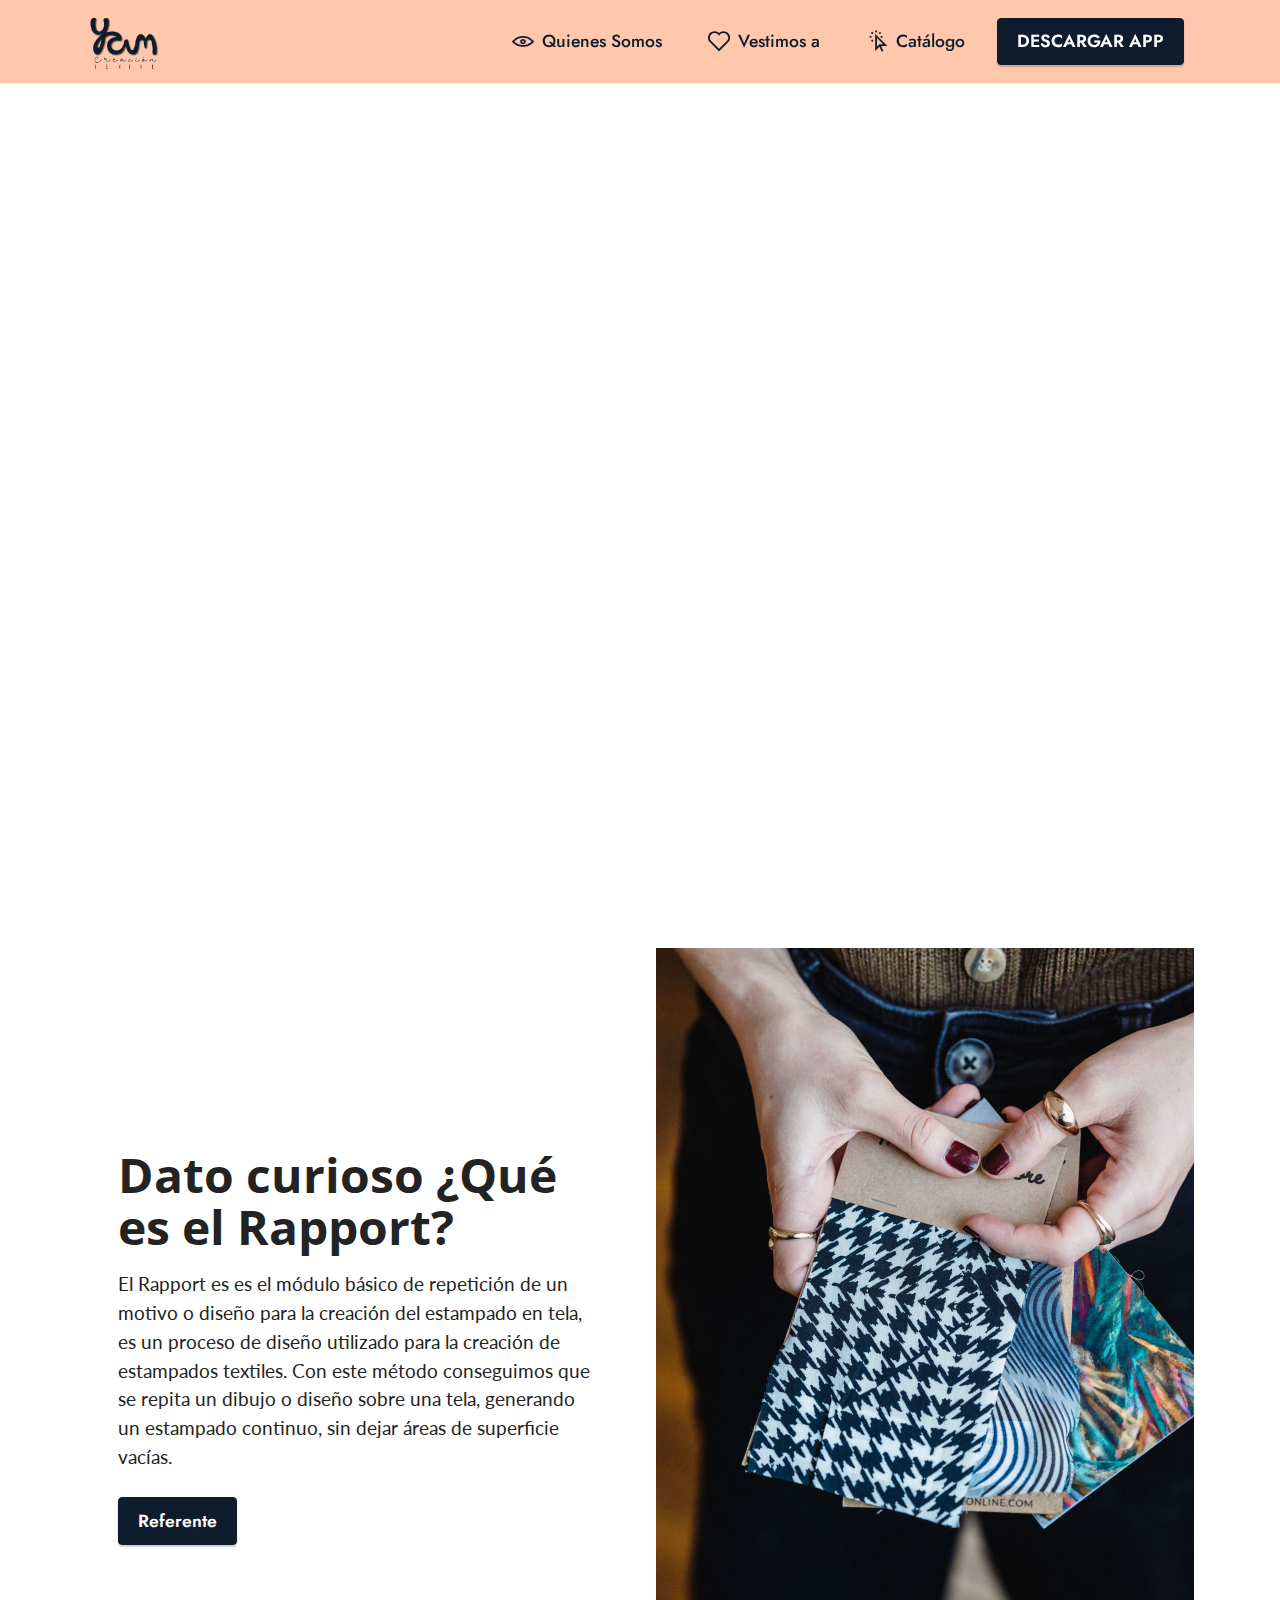
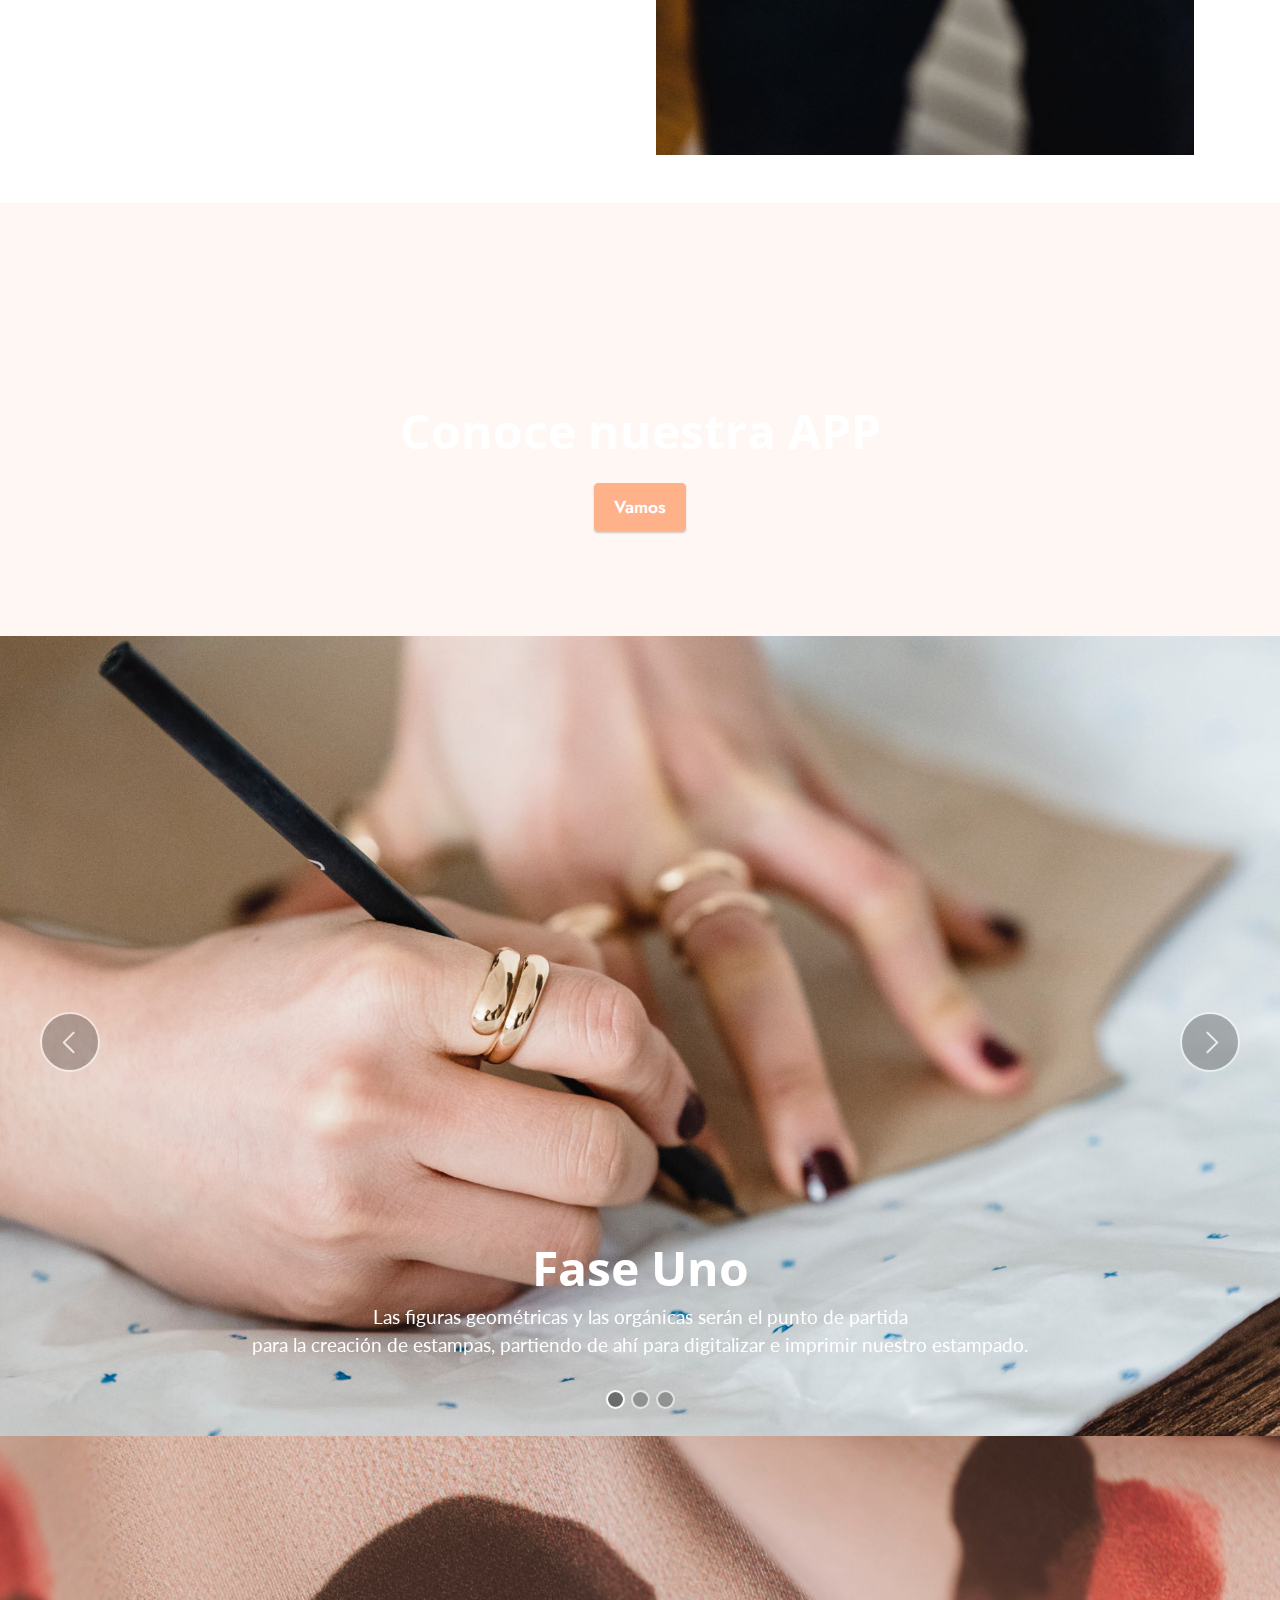
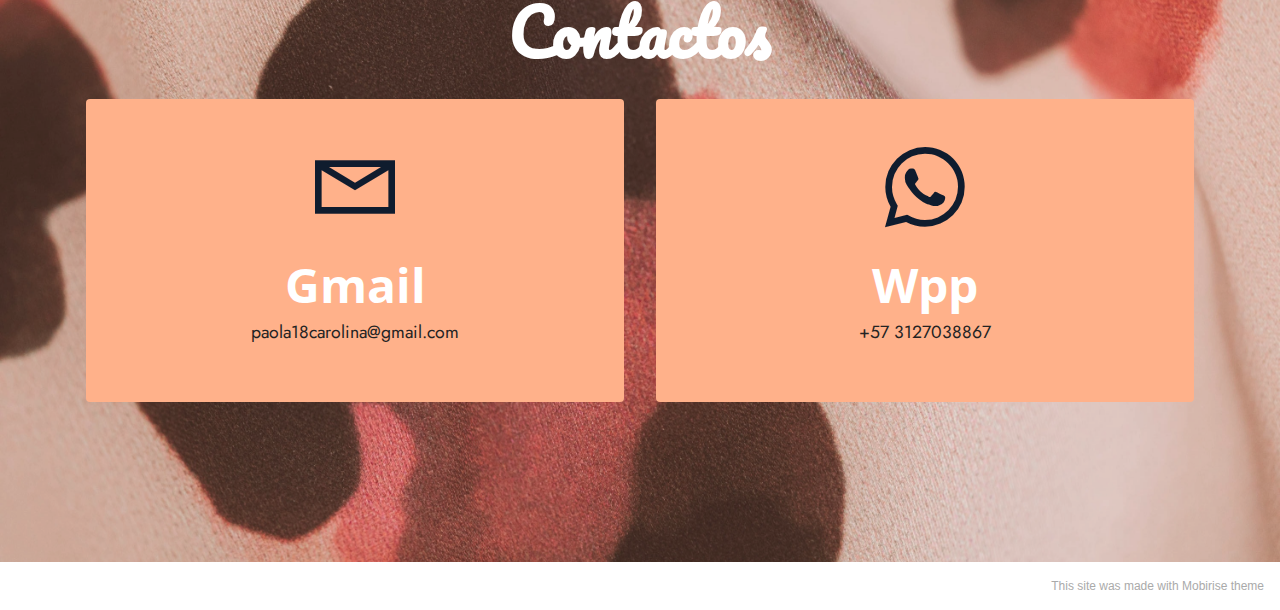
==== commit 48e3653b: "create github pages" ====
--- a/index.html
+++ b/index.html
@@ -129,11 +129,11 @@
 
 <section data-bs-version="5.1" class="slider1 cid-sOUD58NmcO" id="slider1-1t">
     
-    <div class="carousel slide" id="sP5QgiJ1vy" data-interval="5000" data-bs-interval="5000">
+    <div class="carousel slide carousel-fade" id="sP5RUku8xu" data-ride="carousel" data-bs-ride="carousel" data-interval="7000" data-bs-interval="7000">
         <ol class="carousel-indicators">
-            <li data-slide-to="0" data-bs-slide-to="0" class="active" data-target="#sP5QgiJ1vy" data-bs-target="#sP5QgiJ1vy"></li>
-            <li data-slide-to="1" data-bs-slide-to="1" data-target="#sP5QgiJ1vy" data-bs-target="#sP5QgiJ1vy"></li>
-            <li data-slide-to="2" data-bs-slide-to="2" data-target="#sP5QgiJ1vy" data-bs-target="#sP5QgiJ1vy"></li>
+            <li data-slide-to="0" data-bs-slide-to="0" class="active" data-target="#sP5RUku8xu" data-bs-target="#sP5RUku8xu"></li>
+            <li data-slide-to="1" data-bs-slide-to="1" data-target="#sP5RUku8xu" data-bs-target="#sP5RUku8xu"></li>
+            <li data-slide-to="2" data-bs-slide-to="2" data-target="#sP5RUku8xu" data-bs-target="#sP5RUku8xu"></li>
         </ol>
         <div class="carousel-inner">
             <div class="carousel-item slider-image item active">
@@ -169,11 +169,11 @@
             </div>
             
         </div>
-        <a class="carousel-control carousel-control-prev" role="button" data-slide="prev" data-bs-slide="prev" href="#sP5QgiJ1vy">
+        <a class="carousel-control carousel-control-prev" role="button" data-slide="prev" data-bs-slide="prev" href="#sP5RUku8xu">
             <span class="mobi-mbri mobi-mbri-arrow-prev" aria-hidden="true"></span>
             <span class="sr-only visually-hidden">Previous</span>
         </a>
-        <a class="carousel-control carousel-control-next" role="button" data-slide="next" data-bs-slide="next" href="#sP5QgiJ1vy">
+        <a class="carousel-control carousel-control-next" role="button" data-slide="next" data-bs-slide="next" href="#sP5RUku8xu">
             <span class="mobi-mbri mobi-mbri-arrow-next" aria-hidden="true"></span>
             <span class="sr-only visually-hidden">Next</span>
         </a>
@@ -221,7 +221,7 @@
             </div>
         </div>
     </div>
-</section><section style="background-color: #fff; font-family: -apple-system, BlinkMacSystemFont, 'Segoe UI', 'Roboto', 'Helvetica Neue', Arial, sans-serif; color:#aaa; font-size:12px; padding: 0; align-items: center; display: flex;"><a href="https://mobirise.site/l" style="flex: 1 1; height: 3rem; padding-left: 1rem;"></a><p style="flex: 0 0 auto; margin:0; padding-right:1rem;">Mobirise site creator - <a href="https://mobirise.site/n" style="color:#aaa;">Find more</a></p></section><script src="assets/bootstrap/js/bootstrap.bundle.min.js"></script>  <script src="assets/smoothscroll/smooth-scroll.js"></script>  <script src="assets/ytplayer/index.js"></script>  <script src="assets/vimeoplayer/player.js"></script>  <script src="assets/dropdown/js/navbar-dropdown.js"></script>  <script src="assets/theme/js/script.js"></script>  
+</section><section style="background-color: #fff; font-family: -apple-system, BlinkMacSystemFont, 'Segoe UI', 'Roboto', 'Helvetica Neue', Arial, sans-serif; color:#aaa; font-size:12px; padding: 0; align-items: center; display: flex;"><a href="https://mobirise.site/x" style="flex: 1 1; height: 3rem; padding-left: 1rem;"></a><p style="flex: 0 0 auto; margin:0; padding-right:1rem;"><a href="https://mobirise.site/r" style="color:#aaa;">This site</a> was made with Mobirise theme</p></section><script src="assets/bootstrap/js/bootstrap.bundle.min.js"></script>  <script src="assets/smoothscroll/smooth-scroll.js"></script>  <script src="assets/ytplayer/index.js"></script>  <script src="assets/vimeoplayer/player.js"></script>  <script src="assets/dropdown/js/navbar-dropdown.js"></script>  <script src="assets/theme/js/script.js"></script>  
   
   
 </body>
--- a/assets/mobirise/css/mbr-additional.css
+++ b/assets/mobirise/css/mbr-additional.css
@@ -684,7 +684,7 @@
 }
 .cid-sOSKD4jmPM .mbr-text,
 .cid-sOSKD4jmPM .mbr-section-btn {
-  color: #ffb18a;
+  color: #ffffff;
   text-align: right;
 }
 .cid-sP5Met7u9B {
--- a/assets/mobirise/css/mbr-additional.css
+++ b/assets/mobirise/css/mbr-additional.css
@@ -684,7 +684,7 @@
 }
 .cid-sOSKD4jmPM .mbr-text,
 .cid-sOSKD4jmPM .mbr-section-btn {
-  color: #ffb18a;
+  color: #ffffff;
   text-align: right;
 }
 .cid-sP5Met7u9B {
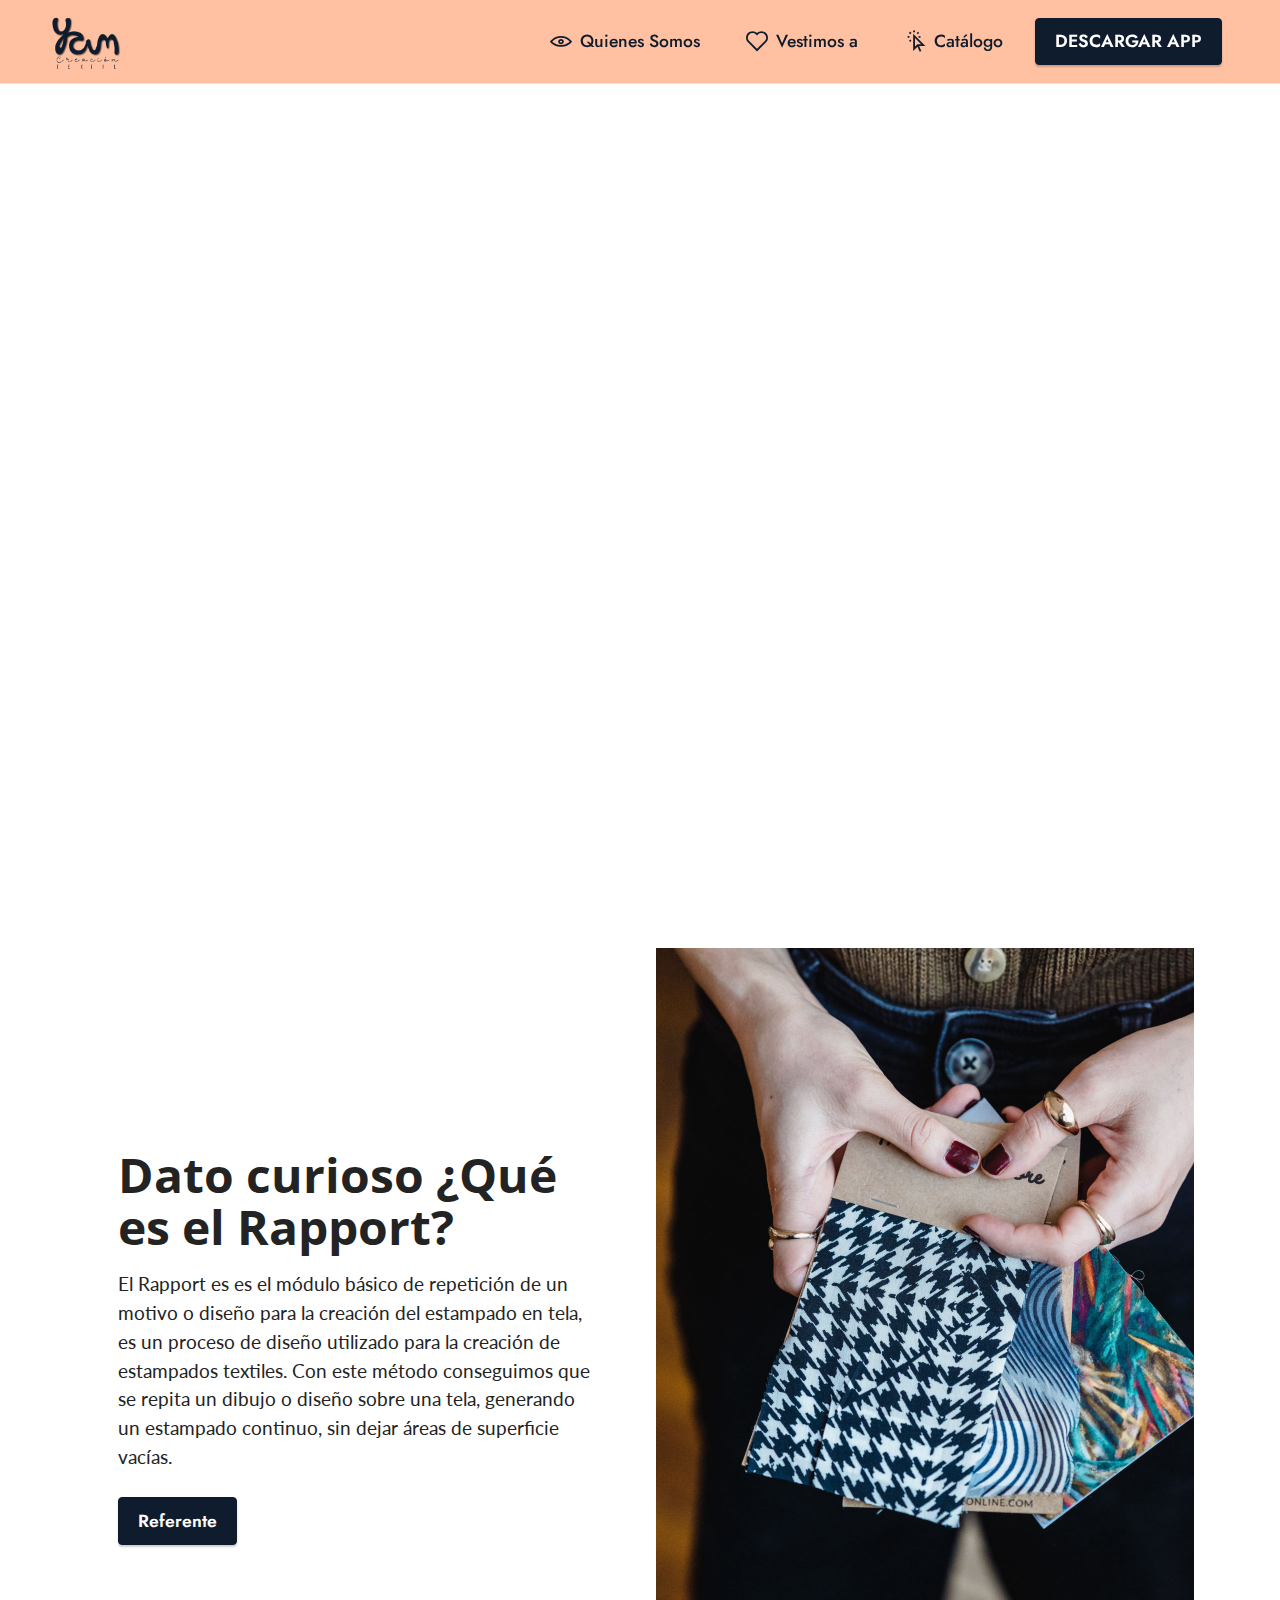
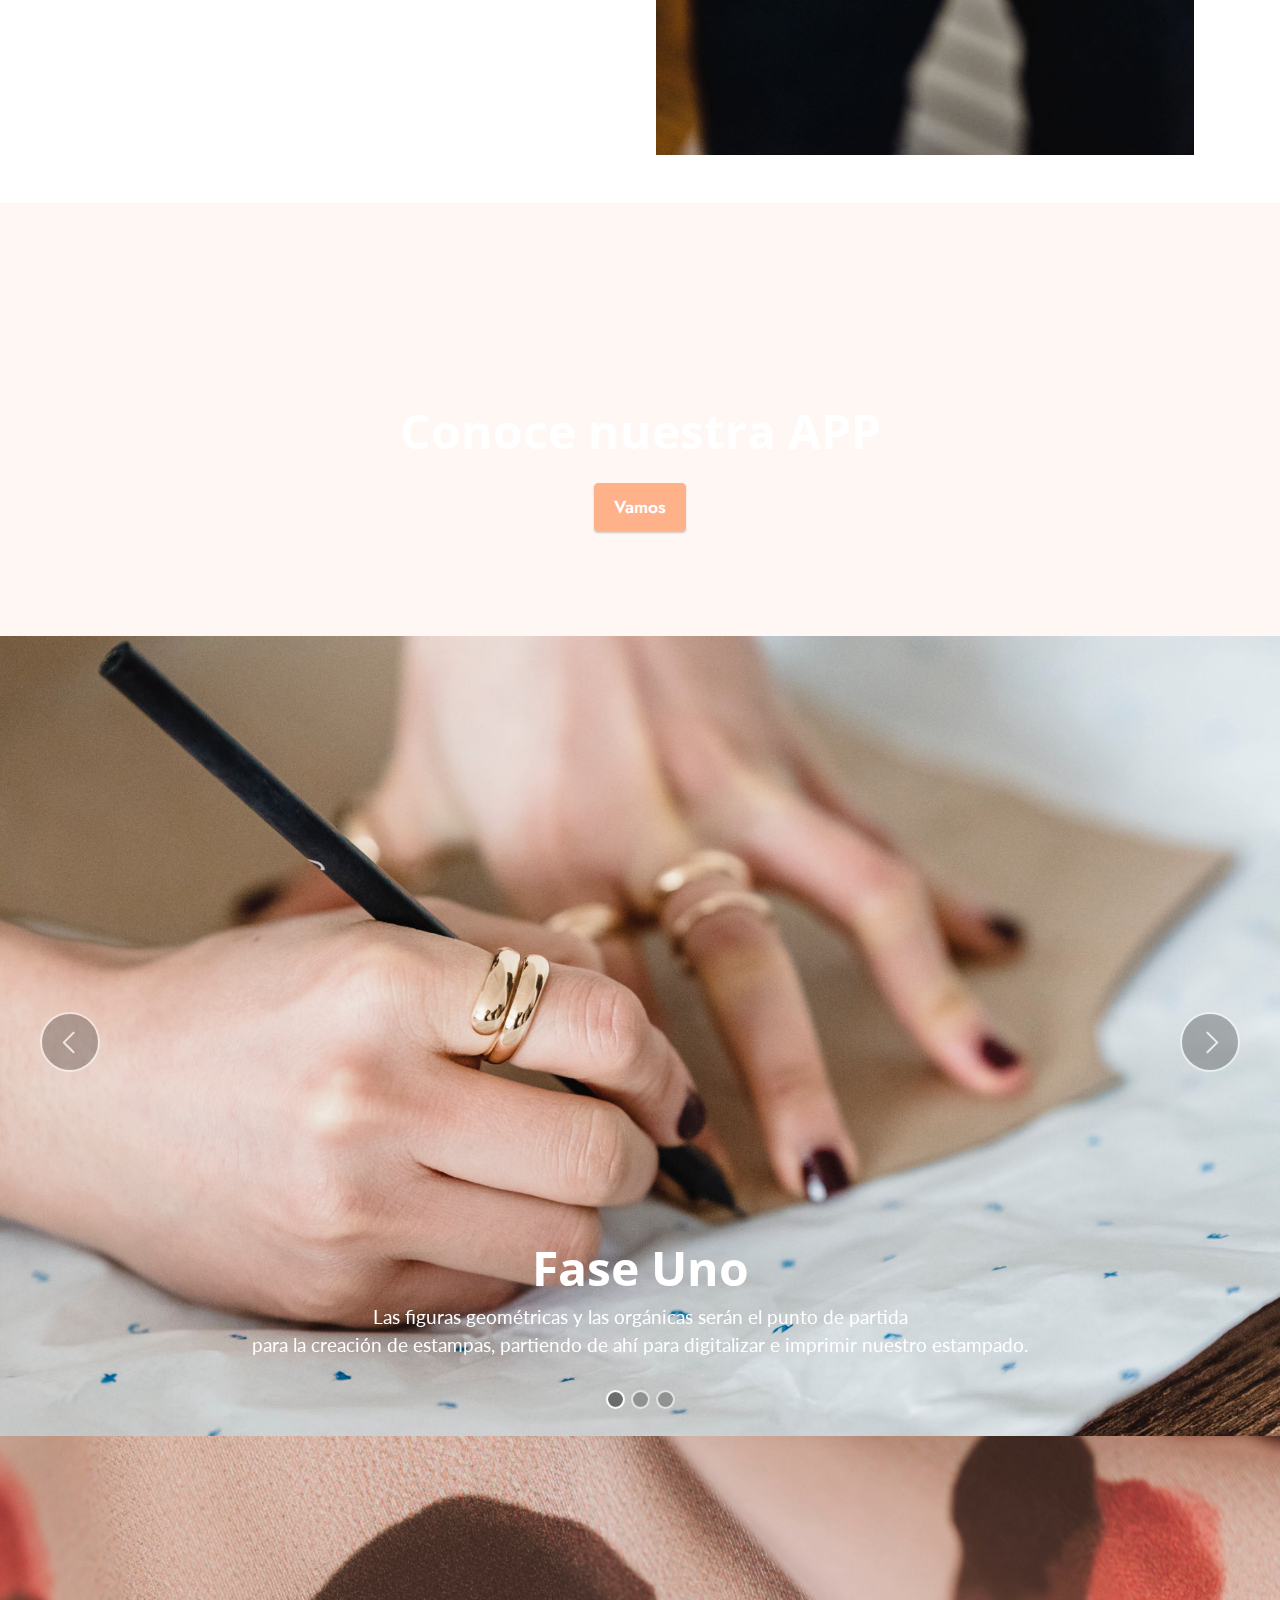
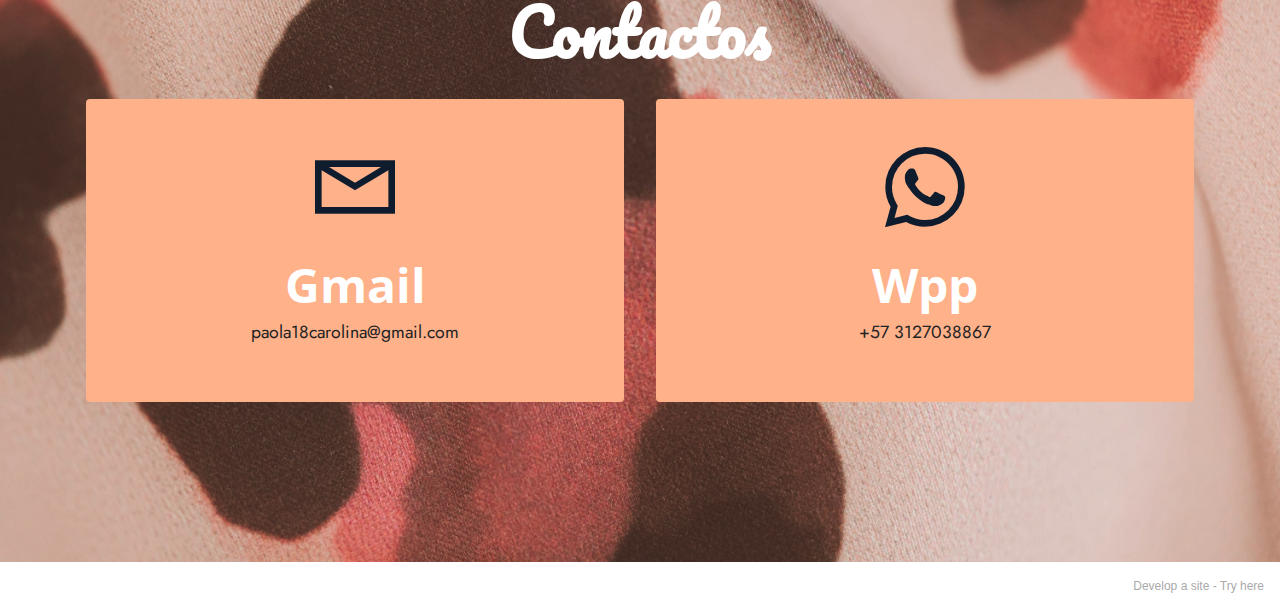
==== commit dadbb2b9: "create github pages" ====
--- a/index.html
+++ b/index.html
@@ -38,7 +38,7 @@
   <section data-bs-version="5.1" class="menu cid-sOTEqeoFwb" once="menu" id="menu1-15">
     
     <nav class="navbar navbar-dropdown navbar-fixed-top navbar-expand-lg">
-        <div class="container">
+        <div class="container-fluid">
             <div class="navbar-brand">
                 <span class="navbar-logo">
                     <a href="index.html">
@@ -129,11 +129,11 @@
 
 <section data-bs-version="5.1" class="slider1 cid-sOUD58NmcO" id="slider1-1t">
     
-    <div class="carousel slide carousel-fade" id="sP5RUku8xu" data-ride="carousel" data-bs-ride="carousel" data-interval="7000" data-bs-interval="7000">
+    <div class="carousel slide carousel-fade" id="sP9Tt7hsAs" data-ride="carousel" data-bs-ride="carousel" data-interval="7000" data-bs-interval="7000">
         <ol class="carousel-indicators">
-            <li data-slide-to="0" data-bs-slide-to="0" class="active" data-target="#sP5RUku8xu" data-bs-target="#sP5RUku8xu"></li>
-            <li data-slide-to="1" data-bs-slide-to="1" data-target="#sP5RUku8xu" data-bs-target="#sP5RUku8xu"></li>
-            <li data-slide-to="2" data-bs-slide-to="2" data-target="#sP5RUku8xu" data-bs-target="#sP5RUku8xu"></li>
+            <li data-slide-to="0" data-bs-slide-to="0" class="active" data-target="#sP9Tt7hsAs" data-bs-target="#sP9Tt7hsAs"></li>
+            <li data-slide-to="1" data-bs-slide-to="1" data-target="#sP9Tt7hsAs" data-bs-target="#sP9Tt7hsAs"></li>
+            <li data-slide-to="2" data-bs-slide-to="2" data-target="#sP9Tt7hsAs" data-bs-target="#sP9Tt7hsAs"></li>
         </ol>
         <div class="carousel-inner">
             <div class="carousel-item slider-image item active">
@@ -169,11 +169,11 @@
             </div>
             
         </div>
-        <a class="carousel-control carousel-control-prev" role="button" data-slide="prev" data-bs-slide="prev" href="#sP5RUku8xu">
+        <a class="carousel-control carousel-control-prev" role="button" data-slide="prev" data-bs-slide="prev" href="#sP9Tt7hsAs">
             <span class="mobi-mbri mobi-mbri-arrow-prev" aria-hidden="true"></span>
             <span class="sr-only visually-hidden">Previous</span>
         </a>
-        <a class="carousel-control carousel-control-next" role="button" data-slide="next" data-bs-slide="next" href="#sP5RUku8xu">
+        <a class="carousel-control carousel-control-next" role="button" data-slide="next" data-bs-slide="next" href="#sP9Tt7hsAs">
             <span class="mobi-mbri mobi-mbri-arrow-next" aria-hidden="true"></span>
             <span class="sr-only visually-hidden">Next</span>
         </a>
@@ -221,7 +221,7 @@
             </div>
         </div>
     </div>
-</section><section style="background-color: #fff; font-family: -apple-system, BlinkMacSystemFont, 'Segoe UI', 'Roboto', 'Helvetica Neue', Arial, sans-serif; color:#aaa; font-size:12px; padding: 0; align-items: center; display: flex;"><a href="https://mobirise.site/x" style="flex: 1 1; height: 3rem; padding-left: 1rem;"></a><p style="flex: 0 0 auto; margin:0; padding-right:1rem;"><a href="https://mobirise.site/r" style="color:#aaa;">This site</a> was made with Mobirise theme</p></section><script src="assets/bootstrap/js/bootstrap.bundle.min.js"></script>  <script src="assets/smoothscroll/smooth-scroll.js"></script>  <script src="assets/ytplayer/index.js"></script>  <script src="assets/vimeoplayer/player.js"></script>  <script src="assets/dropdown/js/navbar-dropdown.js"></script>  <script src="assets/theme/js/script.js"></script>  
+</section><section style="background-color: #fff; font-family: -apple-system, BlinkMacSystemFont, 'Segoe UI', 'Roboto', 'Helvetica Neue', Arial, sans-serif; color:#aaa; font-size:12px; padding: 0; align-items: center; display: flex;"><a href="https://mobirise.site/d" style="flex: 1 1; height: 3rem; padding-left: 1rem;"></a><p style="flex: 0 0 auto; margin:0; padding-right:1rem;">Develop a site - <a href="https://mobirise.site/v" style="color:#aaa;">Try here</a></p></section><script src="assets/bootstrap/js/bootstrap.bundle.min.js"></script>  <script src="assets/smoothscroll/smooth-scroll.js"></script>  <script src="assets/ytplayer/index.js"></script>  <script src="assets/vimeoplayer/player.js"></script>  <script src="assets/dropdown/js/navbar-dropdown.js"></script>  <script src="assets/theme/js/script.js"></script>  
   
   
 </body>
--- a/assets/mobirise/css/mbr-additional.css
+++ b/assets/mobirise/css/mbr-additional.css
@@ -807,7 +807,7 @@
   min-height: 77px;
   transition: all .3s;
   border-bottom: 1px solid transparent;
-  background: rgba(255, 177, 138, 0.7);
+  background: rgba(255, 177, 138, 0.8);
 }
 .cid-sOTEqeoFwb .navbar:not(.navbar-short) {
   border-bottom: 1px solid #e6e6e6;
@@ -1432,7 +1432,7 @@
   min-height: 77px;
   transition: all .3s;
   border-bottom: 1px solid transparent;
-  background: rgba(255, 177, 138, 0.7);
+  background: rgba(255, 177, 138, 0.8);
 }
 .cid-sOTEqeoFwb .navbar:not(.navbar-short) {
   border-bottom: 1px solid #e6e6e6;
@@ -1859,7 +1859,7 @@
   min-height: 77px;
   transition: all .3s;
   border-bottom: 1px solid transparent;
-  background: rgba(255, 177, 138, 0.7);
+  background: rgba(255, 177, 138, 0.8);
 }
 .cid-sOTEqeoFwb .navbar:not(.navbar-short) {
   border-bottom: 1px solid #e6e6e6;
@@ -2199,7 +2199,7 @@
   min-height: 77px;
   transition: all .3s;
   border-bottom: 1px solid transparent;
-  background: rgba(255, 177, 138, 0.7);
+  background: rgba(255, 177, 138, 0.8);
 }
 .cid-sOTEqeoFwb .navbar:not(.navbar-short) {
   border-bottom: 1px solid #e6e6e6;
@@ -2549,7 +2549,7 @@
   min-height: 77px;
   transition: all .3s;
   border-bottom: 1px solid transparent;
-  background: rgba(255, 177, 138, 0.7);
+  background: rgba(255, 177, 138, 0.8);
 }
 .cid-sOTEqeoFwb .navbar:not(.navbar-short) {
   border-bottom: 1px solid #e6e6e6;
@@ -2946,7 +2946,7 @@
   min-height: 77px;
   transition: all .3s;
   border-bottom: 1px solid transparent;
-  background: rgba(255, 177, 138, 0.7);
+  background: rgba(255, 177, 138, 0.8);
 }
 .cid-sOTEqeoFwb .navbar:not(.navbar-short) {
   border-bottom: 1px solid #e6e6e6;
@@ -3192,5 +3192,50 @@
   }
 }
 .cid-sOZPzwJkpG {
-  background-image: url("../../../assets/images/background6.jpg");
-}
+  background-image: url("../../../assets/images/pexels-min-an-1230157-2000x1305.jpg");
+}
+.cid-sP97qDrbYZ {
+  padding-top: 0rem;
+  padding-bottom: 6rem;
+  background-color: #ffffff;
+}
+.cid-sP97qDrbYZ .content-wrapper {
+  background: #fafafa;
+}
+@media (max-width: 991px) {
+  .cid-sP97qDrbYZ .content-wrapper .row {
+    flex-direction: column-reverse;
+  }
+  .cid-sP97qDrbYZ .content-wrapper .image-wrapper {
+    margin-bottom: 2rem;
+  }
+}
+@media (max-width: 767px) {
+  .cid-sP97qDrbYZ .content-wrapper {
+    padding: 1rem;
+  }
+}
+@media (min-width: 768px) and (max-width: 991px) {
+  .cid-sP97qDrbYZ .content-wrapper {
+    padding: 2rem;
+  }
+}
+@media (min-width: 992px) {
+  .cid-sP97qDrbYZ .content-wrapper {
+    padding: 5rem 3rem;
+  }
+  .cid-sP97qDrbYZ .content-wrapper .text-wrapper {
+    padding-right: 2rem;
+  }
+}
+.cid-sP97qDrbYZ .image-wrapper img {
+  width: 100%;
+  object-fit: cover;
+}
+.cid-sP97qDrbYZ .mbr-text,
+.cid-sP97qDrbYZ .mbr-section-btn {
+  text-align: left;
+}
+.cid-sP97qDrbYZ .card-title {
+  color: #0f1c2e;
+}
--- a/assets/mobirise/css/mbr-additional.css
+++ b/assets/mobirise/css/mbr-additional.css
@@ -807,7 +807,7 @@
   min-height: 77px;
   transition: all .3s;
   border-bottom: 1px solid transparent;
-  background: rgba(255, 177, 138, 0.7);
+  background: rgba(255, 177, 138, 0.8);
 }
 .cid-sOTEqeoFwb .navbar:not(.navbar-short) {
   border-bottom: 1px solid #e6e6e6;
@@ -1432,7 +1432,7 @@
   min-height: 77px;
   transition: all .3s;
   border-bottom: 1px solid transparent;
-  background: rgba(255, 177, 138, 0.7);
+  background: rgba(255, 177, 138, 0.8);
 }
 .cid-sOTEqeoFwb .navbar:not(.navbar-short) {
   border-bottom: 1px solid #e6e6e6;
@@ -1859,7 +1859,7 @@
   min-height: 77px;
   transition: all .3s;
   border-bottom: 1px solid transparent;
-  background: rgba(255, 177, 138, 0.7);
+  background: rgba(255, 177, 138, 0.8);
 }
 .cid-sOTEqeoFwb .navbar:not(.navbar-short) {
   border-bottom: 1px solid #e6e6e6;
@@ -2199,7 +2199,7 @@
   min-height: 77px;
   transition: all .3s;
   border-bottom: 1px solid transparent;
-  background: rgba(255, 177, 138, 0.7);
+  background: rgba(255, 177, 138, 0.8);
 }
 .cid-sOTEqeoFwb .navbar:not(.navbar-short) {
   border-bottom: 1px solid #e6e6e6;
@@ -2549,7 +2549,7 @@
   min-height: 77px;
   transition: all .3s;
   border-bottom: 1px solid transparent;
-  background: rgba(255, 177, 138, 0.7);
+  background: rgba(255, 177, 138, 0.8);
 }
 .cid-sOTEqeoFwb .navbar:not(.navbar-short) {
   border-bottom: 1px solid #e6e6e6;
@@ -2946,7 +2946,7 @@
   min-height: 77px;
   transition: all .3s;
   border-bottom: 1px solid transparent;
-  background: rgba(255, 177, 138, 0.7);
+  background: rgba(255, 177, 138, 0.8);
 }
 .cid-sOTEqeoFwb .navbar:not(.navbar-short) {
   border-bottom: 1px solid #e6e6e6;
@@ -3192,5 +3192,50 @@
   }
 }
 .cid-sOZPzwJkpG {
-  background-image: url("../../../assets/images/background6.jpg");
-}
+  background-image: url("../../../assets/images/pexels-min-an-1230157-2000x1305.jpg");
+}
+.cid-sP97qDrbYZ {
+  padding-top: 0rem;
+  padding-bottom: 6rem;
+  background-color: #ffffff;
+}
+.cid-sP97qDrbYZ .content-wrapper {
+  background: #fafafa;
+}
+@media (max-width: 991px) {
+  .cid-sP97qDrbYZ .content-wrapper .row {
+    flex-direction: column-reverse;
+  }
+  .cid-sP97qDrbYZ .content-wrapper .image-wrapper {
+    margin-bottom: 2rem;
+  }
+}
+@media (max-width: 767px) {
+  .cid-sP97qDrbYZ .content-wrapper {
+    padding: 1rem;
+  }
+}
+@media (min-width: 768px) and (max-width: 991px) {
+  .cid-sP97qDrbYZ .content-wrapper {
+    padding: 2rem;
+  }
+}
+@media (min-width: 992px) {
+  .cid-sP97qDrbYZ .content-wrapper {
+    padding: 5rem 3rem;
+  }
+  .cid-sP97qDrbYZ .content-wrapper .text-wrapper {
+    padding-right: 2rem;
+  }
+}
+.cid-sP97qDrbYZ .image-wrapper img {
+  width: 100%;
+  object-fit: cover;
+}
+.cid-sP97qDrbYZ .mbr-text,
+.cid-sP97qDrbYZ .mbr-section-btn {
+  text-align: left;
+}
+.cid-sP97qDrbYZ .card-title {
+  color: #0f1c2e;
+}
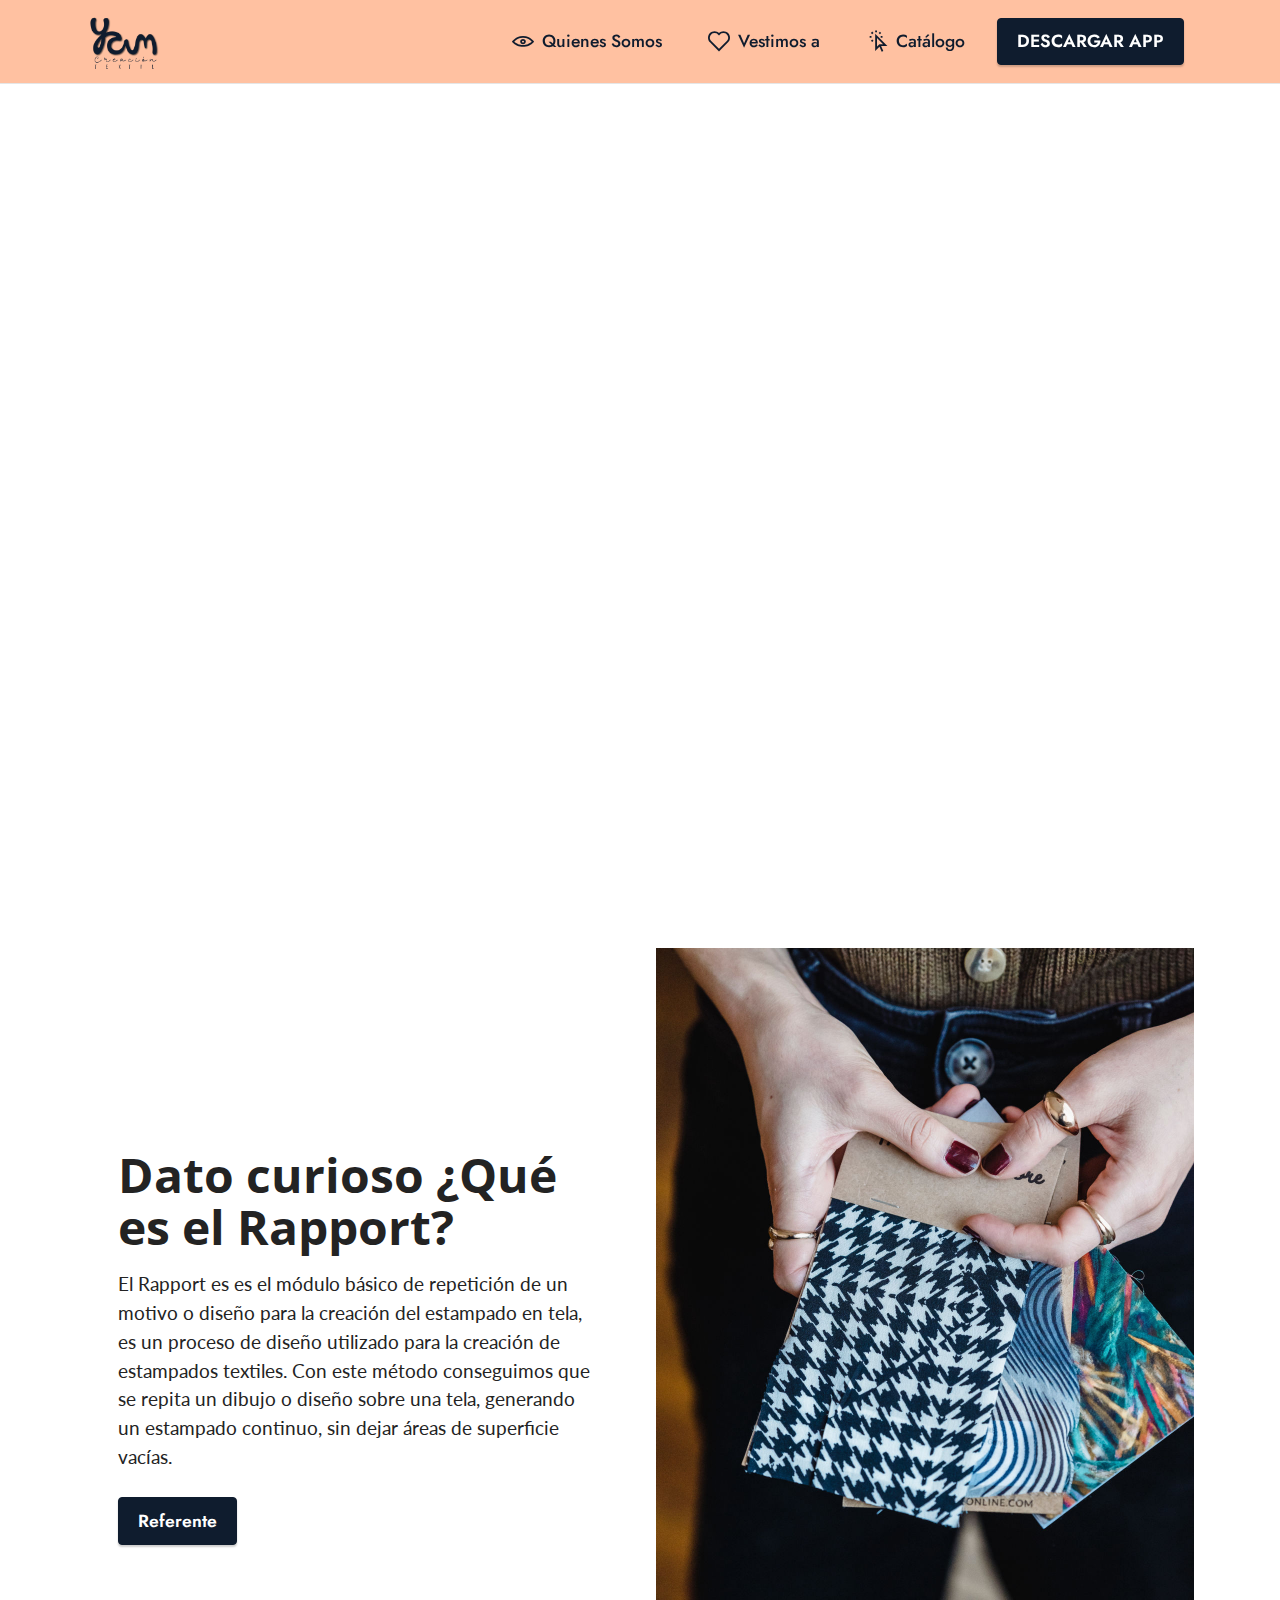
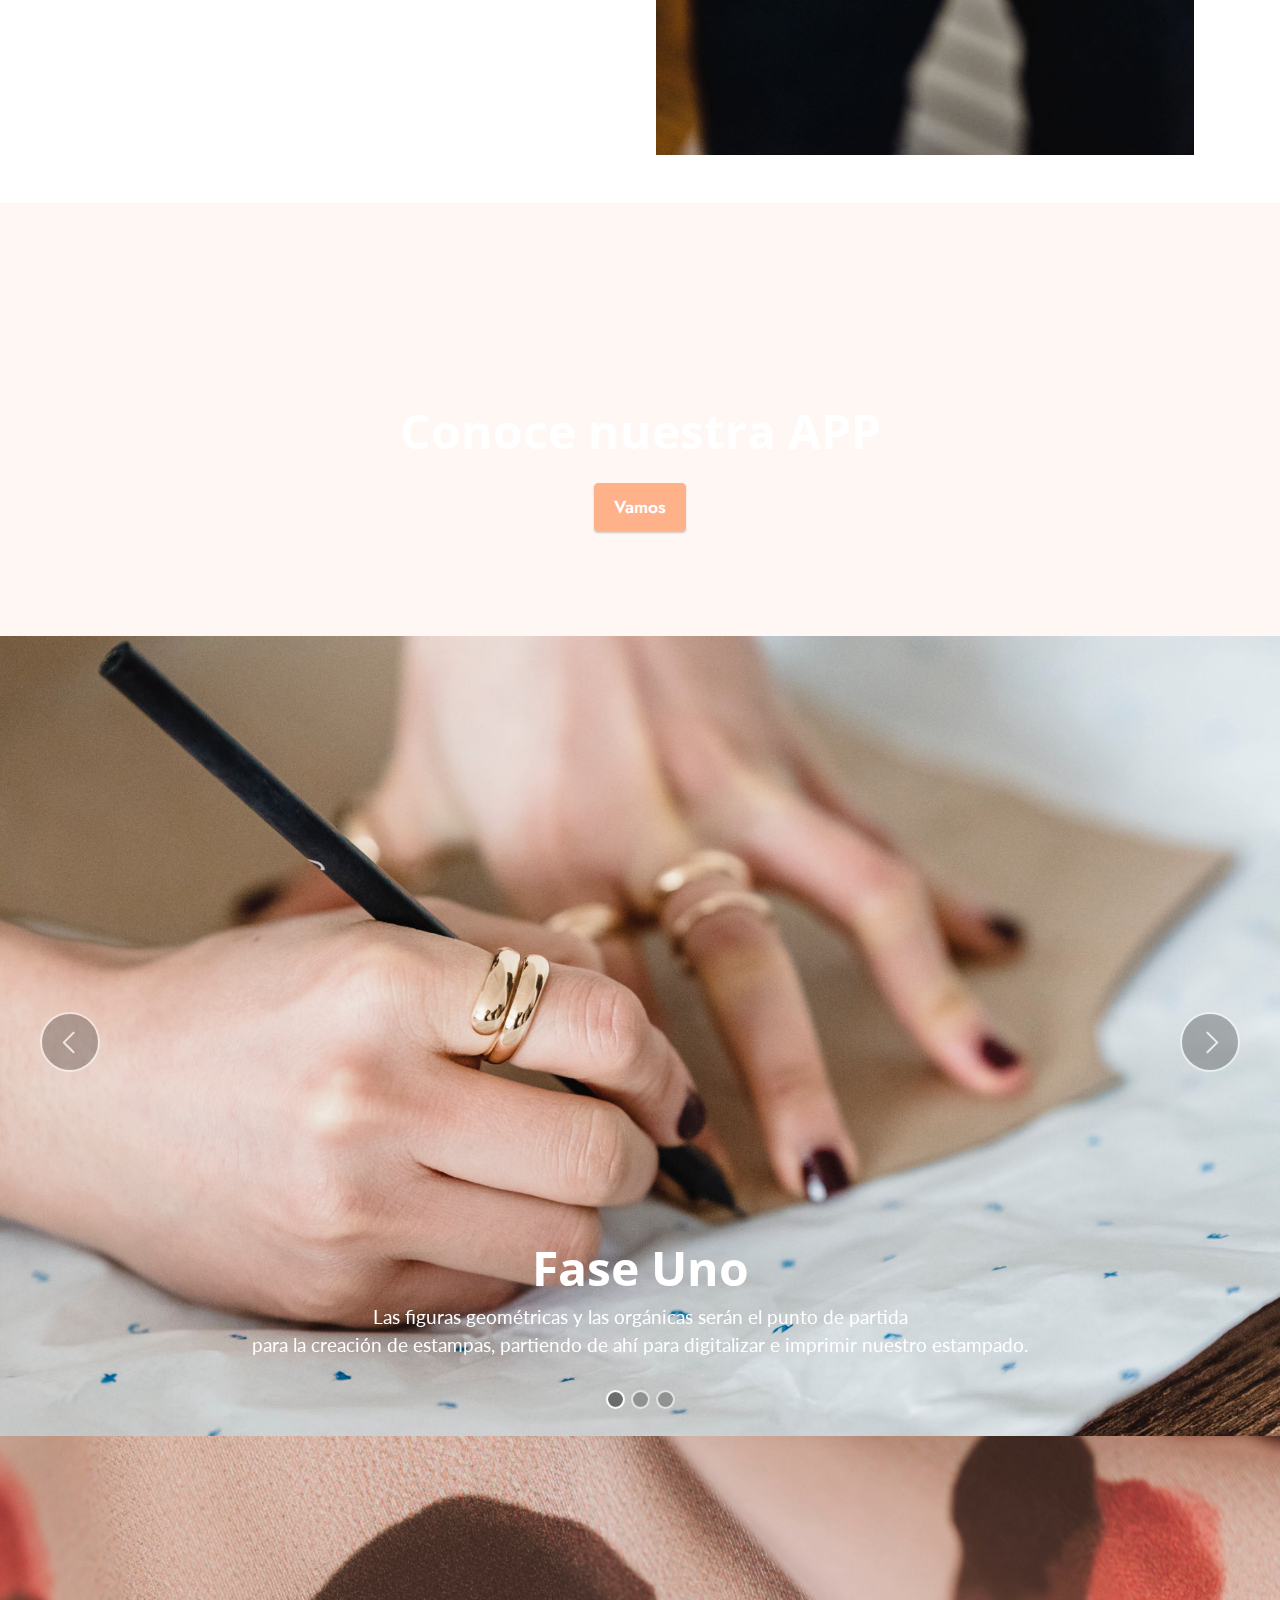
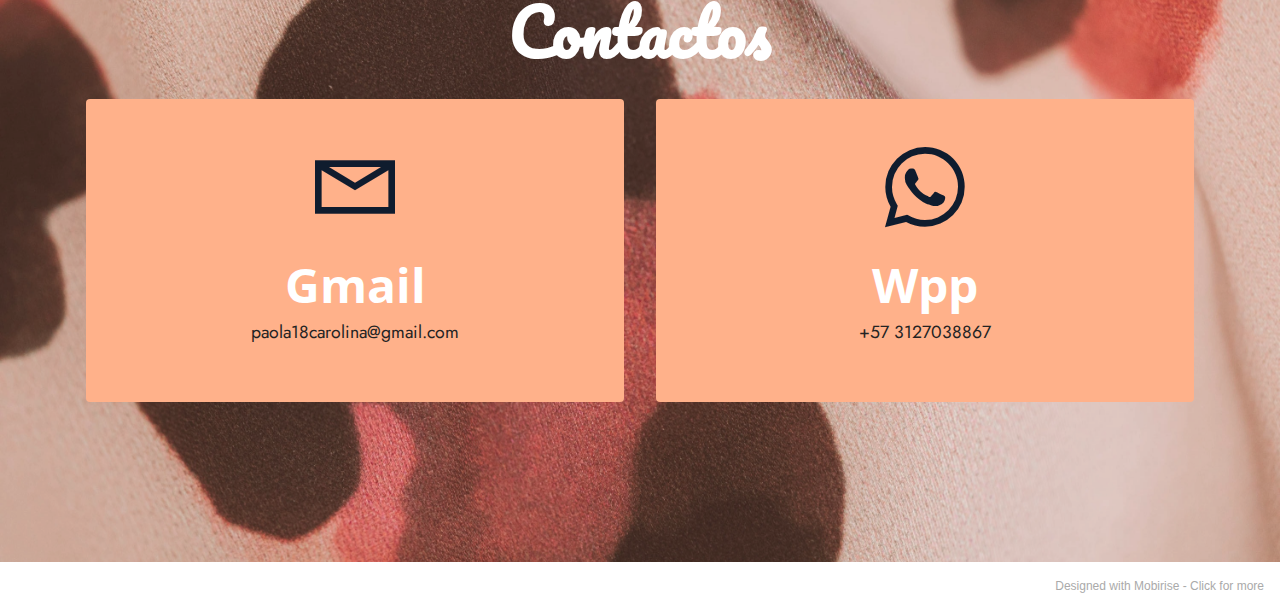
==== commit f1c746f8: "create github pages" ====
--- a/index.html
+++ b/index.html
@@ -38,7 +38,7 @@
   <section data-bs-version="5.1" class="menu cid-sOTEqeoFwb" once="menu" id="menu1-15">
     
     <nav class="navbar navbar-dropdown navbar-fixed-top navbar-expand-lg">
-        <div class="container-fluid">
+        <div class="container">
             <div class="navbar-brand">
                 <span class="navbar-logo">
                     <a href="index.html">
@@ -56,10 +56,10 @@
                 </div>
             </button>
             <div class="collapse navbar-collapse" id="navbarSupportedContent">
-                <ul class="navbar-nav nav-dropdown" data-app-modern-menu="true"><li class="nav-item"><a class="nav-link link text-primary display-4" href="#" data-bs-toggle="dropdown" data-bs-auto-close="outside" aria-expanded="false"><span class="mobi-mbri mobi-mbri-preview mbr-iconfont mbr-iconfont-btn"></span>Quienes Somos</a></li>
+                <ul class="navbar-nav nav-dropdown" data-app-modern-menu="true"><li class="nav-item"><a class="nav-link link text-primary display-4" href="page1.html" data-bs-toggle="dropdown" data-bs-auto-close="outside" aria-expanded="false"><span class="mobi-mbri mobi-mbri-preview mbr-iconfont mbr-iconfont-btn"></span>Quienes Somos</a></li>
                     <li class="nav-item"><a class="nav-link link text-primary display-4" href="page2.html"><span class="mobi-mbri mobi-mbri-hearth mbr-iconfont mbr-iconfont-btn"></span>Vestimos a</a></li><li class="nav-item"><a class="nav-link link text-primary display-4" href="page3.html"><span class="mobi-mbri mobi-mbri-cursor-click mbr-iconfont mbr-iconfont-btn"></span>Catálogo</a></li></ul>
                 
-                <div class="navbar-buttons mbr-section-btn"><a class="btn btn-primary display-4" href="https://mobiri.se">
+                <div class="navbar-buttons mbr-section-btn"><a class="btn btn-primary display-4" href="https://drive.google.com/file/d/1ZJXF946qekgejmnf6GkQJMbE6V6EmBJP/view?usp=sharing" target="_blank">
                         DESCARGAR APP</a></div>
             </div>
         </div>
@@ -129,11 +129,11 @@
 
 <section data-bs-version="5.1" class="slider1 cid-sOUD58NmcO" id="slider1-1t">
     
-    <div class="carousel slide carousel-fade" id="sP9Tt7hsAs" data-ride="carousel" data-bs-ride="carousel" data-interval="7000" data-bs-interval="7000">
+    <div class="carousel slide carousel-fade" id="sPa7YltnXh" data-ride="carousel" data-bs-ride="carousel" data-interval="7000" data-bs-interval="7000">
         <ol class="carousel-indicators">
-            <li data-slide-to="0" data-bs-slide-to="0" class="active" data-target="#sP9Tt7hsAs" data-bs-target="#sP9Tt7hsAs"></li>
-            <li data-slide-to="1" data-bs-slide-to="1" data-target="#sP9Tt7hsAs" data-bs-target="#sP9Tt7hsAs"></li>
-            <li data-slide-to="2" data-bs-slide-to="2" data-target="#sP9Tt7hsAs" data-bs-target="#sP9Tt7hsAs"></li>
+            <li data-slide-to="0" data-bs-slide-to="0" class="active" data-target="#sPa7YltnXh" data-bs-target="#sPa7YltnXh"></li>
+            <li data-slide-to="1" data-bs-slide-to="1" data-target="#sPa7YltnXh" data-bs-target="#sPa7YltnXh"></li>
+            <li data-slide-to="2" data-bs-slide-to="2" data-target="#sPa7YltnXh" data-bs-target="#sPa7YltnXh"></li>
         </ol>
         <div class="carousel-inner">
             <div class="carousel-item slider-image item active">
@@ -169,11 +169,11 @@
             </div>
             
         </div>
-        <a class="carousel-control carousel-control-prev" role="button" data-slide="prev" data-bs-slide="prev" href="#sP9Tt7hsAs">
+        <a class="carousel-control carousel-control-prev" role="button" data-slide="prev" data-bs-slide="prev" href="#sPa7YltnXh">
             <span class="mobi-mbri mobi-mbri-arrow-prev" aria-hidden="true"></span>
             <span class="sr-only visually-hidden">Previous</span>
         </a>
-        <a class="carousel-control carousel-control-next" role="button" data-slide="next" data-bs-slide="next" href="#sP9Tt7hsAs">
+        <a class="carousel-control carousel-control-next" role="button" data-slide="next" data-bs-slide="next" href="#sPa7YltnXh">
             <span class="mobi-mbri mobi-mbri-arrow-next" aria-hidden="true"></span>
             <span class="sr-only visually-hidden">Next</span>
         </a>
@@ -221,7 +221,7 @@
             </div>
         </div>
     </div>
-</section><section style="background-color: #fff; font-family: -apple-system, BlinkMacSystemFont, 'Segoe UI', 'Roboto', 'Helvetica Neue', Arial, sans-serif; color:#aaa; font-size:12px; padding: 0; align-items: center; display: flex;"><a href="https://mobirise.site/d" style="flex: 1 1; height: 3rem; padding-left: 1rem;"></a><p style="flex: 0 0 auto; margin:0; padding-right:1rem;">Develop a site - <a href="https://mobirise.site/v" style="color:#aaa;">Try here</a></p></section><script src="assets/bootstrap/js/bootstrap.bundle.min.js"></script>  <script src="assets/smoothscroll/smooth-scroll.js"></script>  <script src="assets/ytplayer/index.js"></script>  <script src="assets/vimeoplayer/player.js"></script>  <script src="assets/dropdown/js/navbar-dropdown.js"></script>  <script src="assets/theme/js/script.js"></script>  
+</section><section style="background-color: #fff; font-family: -apple-system, BlinkMacSystemFont, 'Segoe UI', 'Roboto', 'Helvetica Neue', Arial, sans-serif; color:#aaa; font-size:12px; padding: 0; align-items: center; display: flex;"><a href="https://mobirise.site/b" style="flex: 1 1; height: 3rem; padding-left: 1rem;"></a><p style="flex: 0 0 auto; margin:0; padding-right:1rem;">Designed with Mobirise - <a href="https://mobirise.site/l" style="color:#aaa;">Click for more</a></p></section><script src="assets/bootstrap/js/bootstrap.bundle.min.js"></script>  <script src="assets/smoothscroll/smooth-scroll.js"></script>  <script src="assets/ytplayer/index.js"></script>  <script src="assets/vimeoplayer/player.js"></script>  <script src="assets/dropdown/js/navbar-dropdown.js"></script>  <script src="assets/theme/js/script.js"></script>  
   
   
 </body>
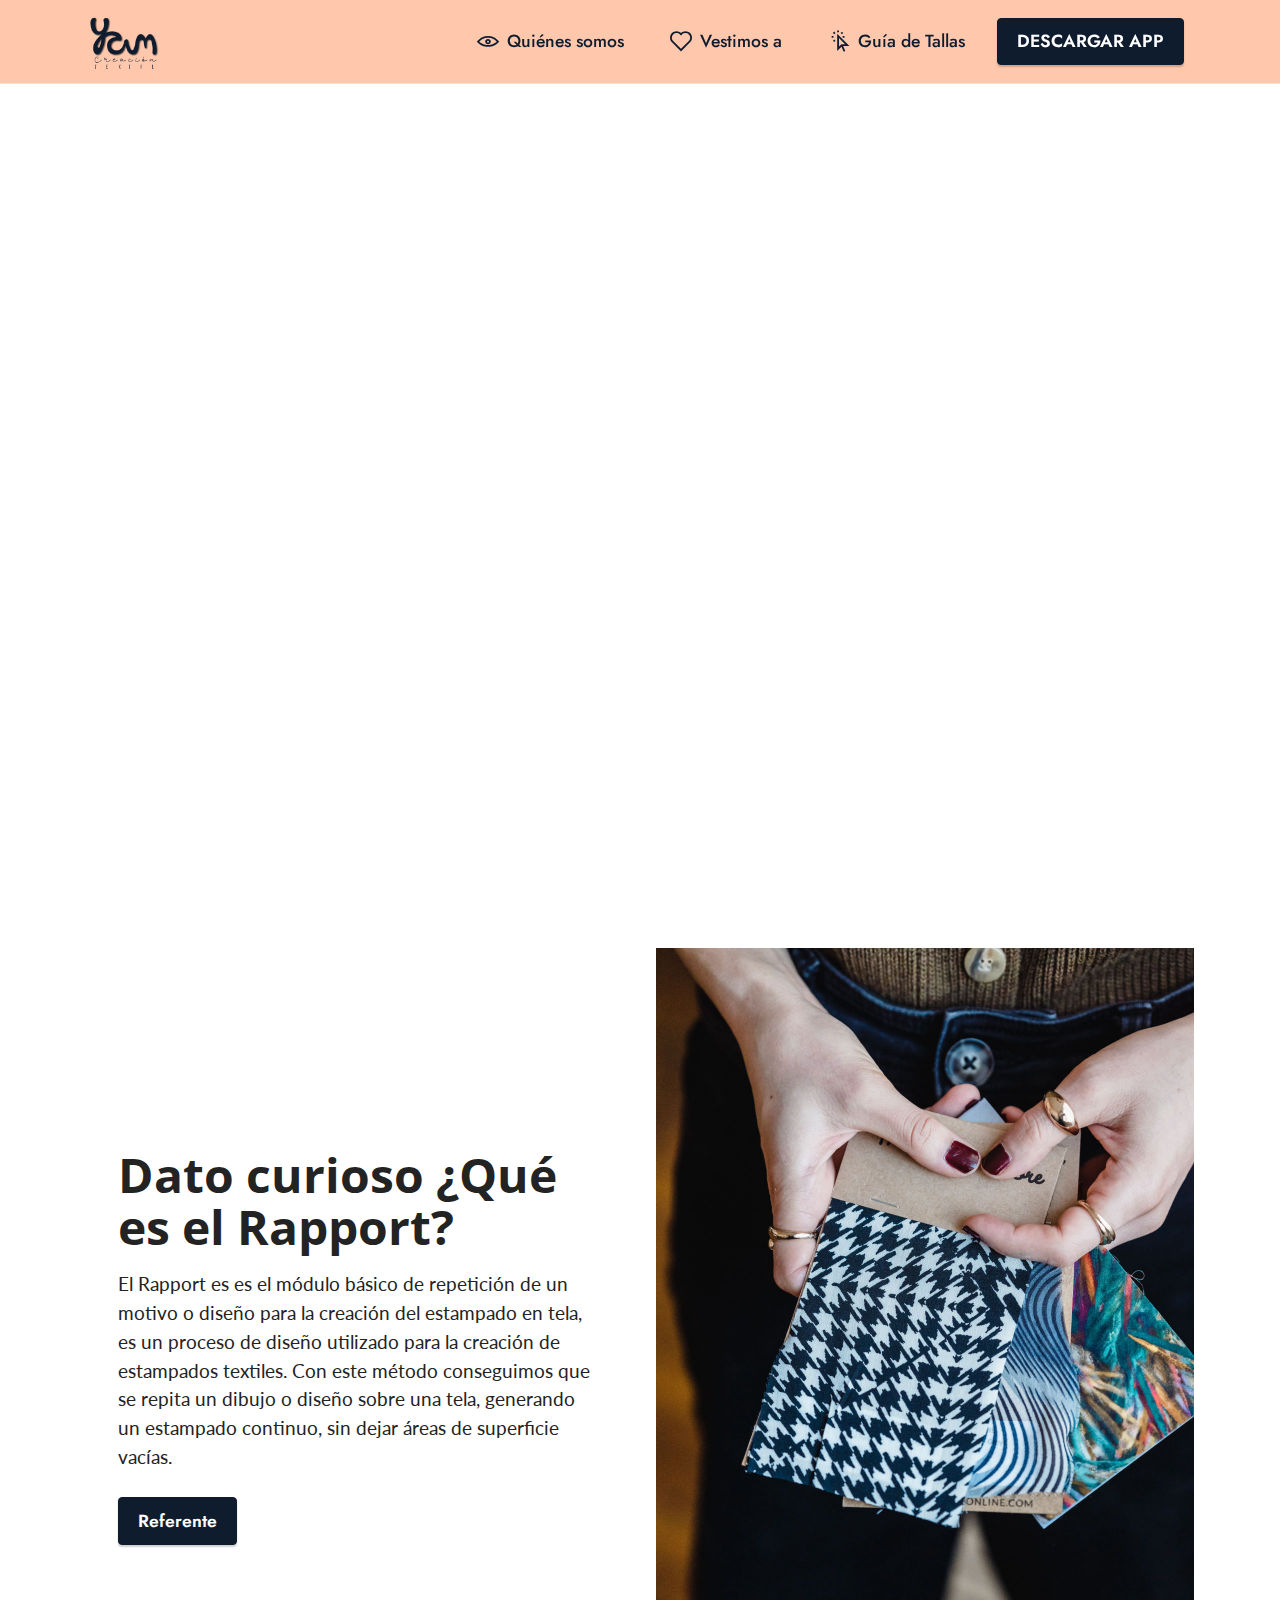
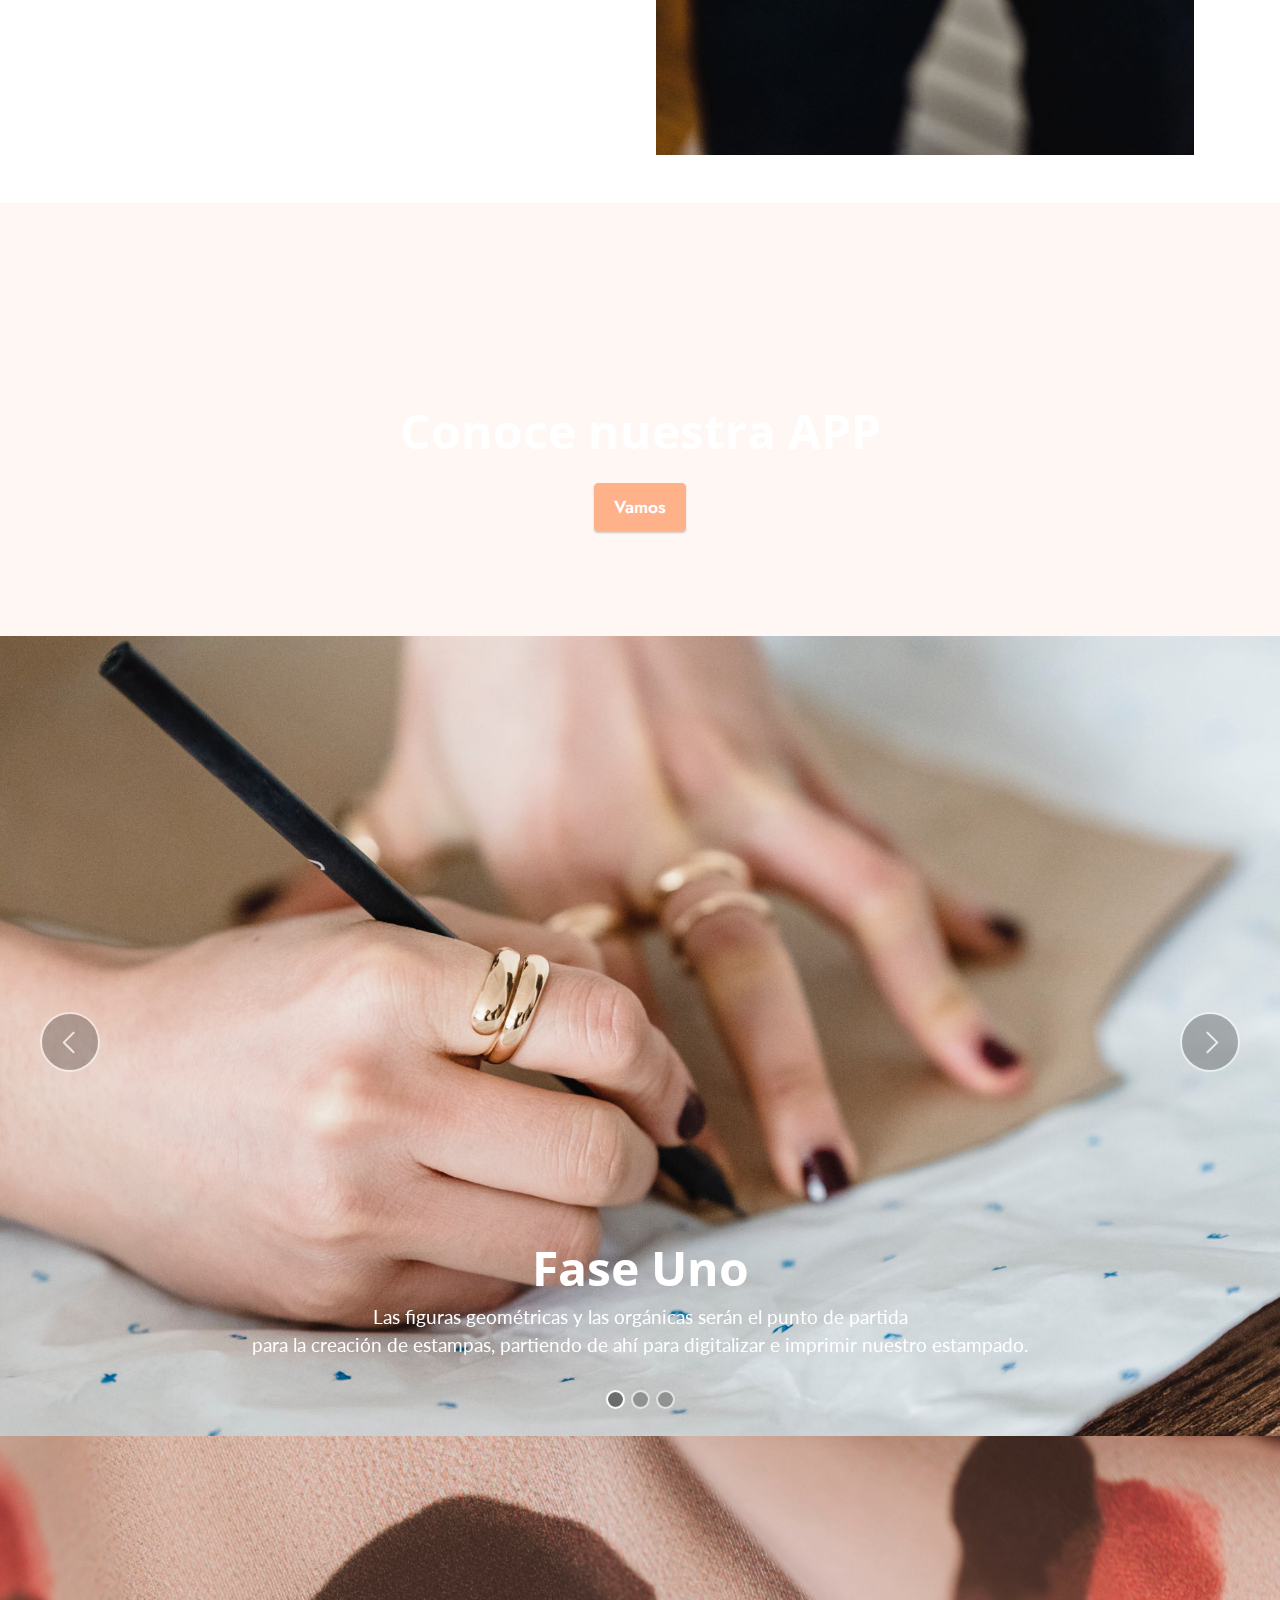
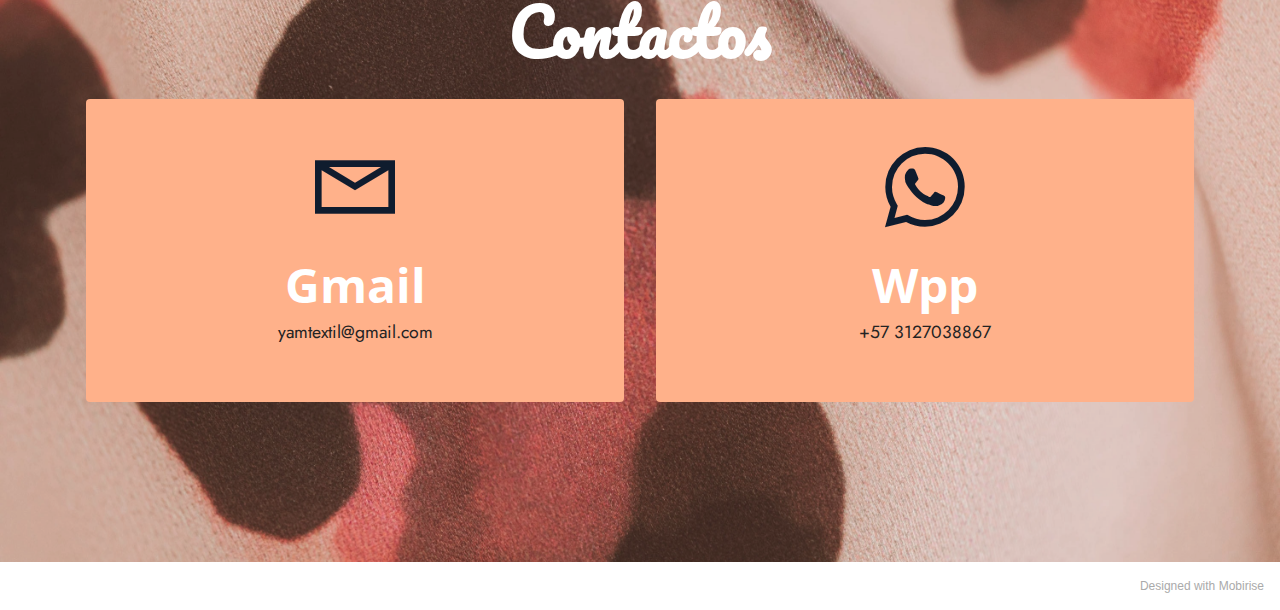
==== commit c3fcb827: "create github pages" ====
--- a/index.html
+++ b/index.html
@@ -56,8 +56,7 @@
                 </div>
             </button>
             <div class="collapse navbar-collapse" id="navbarSupportedContent">
-                <ul class="navbar-nav nav-dropdown" data-app-modern-menu="true"><li class="nav-item"><a class="nav-link link text-primary display-4" href="page1.html" data-bs-toggle="dropdown" data-bs-auto-close="outside" aria-expanded="false"><span class="mobi-mbri mobi-mbri-preview mbr-iconfont mbr-iconfont-btn"></span>Quienes Somos</a></li>
-                    <li class="nav-item"><a class="nav-link link text-primary display-4" href="page2.html"><span class="mobi-mbri mobi-mbri-hearth mbr-iconfont mbr-iconfont-btn"></span>Vestimos a</a></li><li class="nav-item"><a class="nav-link link text-primary display-4" href="page3.html"><span class="mobi-mbri mobi-mbri-cursor-click mbr-iconfont mbr-iconfont-btn"></span>Catálogo</a></li></ul>
+                <ul class="navbar-nav nav-dropdown" data-app-modern-menu="true"><li class="nav-item"><a class="nav-link link text-primary display-4" href="page1.html"><span class="mobi-mbri mobi-mbri-preview mbr-iconfont mbr-iconfont-btn"></span>Quiénes somos</a></li><li class="nav-item"><a class="nav-link link text-primary display-4" href="page2.html"><span class="mobi-mbri mobi-mbri-hearth mbr-iconfont mbr-iconfont-btn"></span>Vestimos a</a></li><li class="nav-item"><a class="nav-link link text-primary display-4" href="page3.html"><span class="mobi-mbri mobi-mbri-cursor-click mbr-iconfont mbr-iconfont-btn"></span>Guía de Tallas</a></li></ul>
                 
                 <div class="navbar-buttons mbr-section-btn"><a class="btn btn-primary display-4" href="https://drive.google.com/file/d/1ZJXF946qekgejmnf6GkQJMbE6V6EmBJP/view?usp=sharing" target="_blank">
                         DESCARGAR APP</a></div>
@@ -129,11 +128,11 @@
 
 <section data-bs-version="5.1" class="slider1 cid-sOUD58NmcO" id="slider1-1t">
     
-    <div class="carousel slide carousel-fade" id="sPa7YltnXh" data-ride="carousel" data-bs-ride="carousel" data-interval="7000" data-bs-interval="7000">
+    <div class="carousel slide carousel-fade" id="sPaH4OE3PG" data-ride="carousel" data-bs-ride="carousel" data-interval="7000" data-bs-interval="7000">
         <ol class="carousel-indicators">
-            <li data-slide-to="0" data-bs-slide-to="0" class="active" data-target="#sPa7YltnXh" data-bs-target="#sPa7YltnXh"></li>
-            <li data-slide-to="1" data-bs-slide-to="1" data-target="#sPa7YltnXh" data-bs-target="#sPa7YltnXh"></li>
-            <li data-slide-to="2" data-bs-slide-to="2" data-target="#sPa7YltnXh" data-bs-target="#sPa7YltnXh"></li>
+            <li data-slide-to="0" data-bs-slide-to="0" class="active" data-target="#sPaH4OE3PG" data-bs-target="#sPaH4OE3PG"></li>
+            <li data-slide-to="1" data-bs-slide-to="1" data-target="#sPaH4OE3PG" data-bs-target="#sPaH4OE3PG"></li>
+            <li data-slide-to="2" data-bs-slide-to="2" data-target="#sPaH4OE3PG" data-bs-target="#sPaH4OE3PG"></li>
         </ol>
         <div class="carousel-inner">
             <div class="carousel-item slider-image item active">
@@ -169,11 +168,11 @@
             </div>
             
         </div>
-        <a class="carousel-control carousel-control-prev" role="button" data-slide="prev" data-bs-slide="prev" href="#sPa7YltnXh">
+        <a class="carousel-control carousel-control-prev" role="button" data-slide="prev" data-bs-slide="prev" href="#sPaH4OE3PG">
             <span class="mobi-mbri mobi-mbri-arrow-prev" aria-hidden="true"></span>
             <span class="sr-only visually-hidden">Previous</span>
         </a>
-        <a class="carousel-control carousel-control-next" role="button" data-slide="next" data-bs-slide="next" href="#sPa7YltnXh">
+        <a class="carousel-control carousel-control-next" role="button" data-slide="next" data-bs-slide="next" href="#sPaH4OE3PG">
             <span class="mobi-mbri mobi-mbri-arrow-next" aria-hidden="true"></span>
             <span class="sr-only visually-hidden">Next</span>
         </a>
@@ -197,11 +196,11 @@
                 <div class="card-wrapper">
                     <div class="card-box align-center">
                         <div class="image-wrapper">
-                            <a href="mailto:paola18carolina@gmail.com"><span class="mbr-iconfont mobi-mbri-letter mobi-mbri"></span></a>
+                            <a href="mailto:yamtextil@gmail.com"><span class="mbr-iconfont mobi-mbri-letter mobi-mbri"></span></a>
                         </div>
                         <h4 class="card-title mbr-fonts-style mb-2 display-2"><strong>Gmail</strong>
                         </h4>
-                        <p class="mbr-text mbr-fonts-style mb-2 display-4">paola18carolina@gmail.com</p>
+                        <p class="mbr-text mbr-fonts-style mb-2 display-4">yamtextil@gmail.com</p>
                         <h5 class="link mbr-fonts-style display-7"></h5>
                     </div>
                 </div>
@@ -221,7 +220,7 @@
             </div>
         </div>
     </div>
-</section><section style="background-color: #fff; font-family: -apple-system, BlinkMacSystemFont, 'Segoe UI', 'Roboto', 'Helvetica Neue', Arial, sans-serif; color:#aaa; font-size:12px; padding: 0; align-items: center; display: flex;"><a href="https://mobirise.site/b" style="flex: 1 1; height: 3rem; padding-left: 1rem;"></a><p style="flex: 0 0 auto; margin:0; padding-right:1rem;">Designed with Mobirise - <a href="https://mobirise.site/l" style="color:#aaa;">Click for more</a></p></section><script src="assets/bootstrap/js/bootstrap.bundle.min.js"></script>  <script src="assets/smoothscroll/smooth-scroll.js"></script>  <script src="assets/ytplayer/index.js"></script>  <script src="assets/vimeoplayer/player.js"></script>  <script src="assets/dropdown/js/navbar-dropdown.js"></script>  <script src="assets/theme/js/script.js"></script>  
+</section><section style="background-color: #fff; font-family: -apple-system, BlinkMacSystemFont, 'Segoe UI', 'Roboto', 'Helvetica Neue', Arial, sans-serif; color:#aaa; font-size:12px; padding: 0; align-items: center; display: flex;"><a href="https://mobirise.site/r" style="flex: 1 1; height: 3rem; padding-left: 1rem;"></a><p style="flex: 0 0 auto; margin:0; padding-right:1rem;">Designed with <a href="https://mobirise.site/a" style="color:#aaa;">Mobirise</a></p></section><script src="assets/bootstrap/js/bootstrap.bundle.min.js"></script>  <script src="assets/smoothscroll/smooth-scroll.js"></script>  <script src="assets/ytplayer/index.js"></script>  <script src="assets/vimeoplayer/player.js"></script>  <script src="assets/dropdown/js/navbar-dropdown.js"></script>  <script src="assets/theme/js/script.js"></script>  
   
   
 </body>
--- a/assets/mobirise/css/mbr-additional.css
+++ b/assets/mobirise/css/mbr-additional.css
@@ -807,7 +807,7 @@
   min-height: 77px;
   transition: all .3s;
   border-bottom: 1px solid transparent;
-  background: rgba(255, 177, 138, 0.8);
+  background: rgba(255, 177, 138, 0.7);
 }
 .cid-sOTEqeoFwb .navbar:not(.navbar-short) {
   border-bottom: 1px solid #e6e6e6;
@@ -1432,7 +1432,7 @@
   min-height: 77px;
   transition: all .3s;
   border-bottom: 1px solid transparent;
-  background: rgba(255, 177, 138, 0.8);
+  background: rgba(255, 177, 138, 0.7);
 }
 .cid-sOTEqeoFwb .navbar:not(.navbar-short) {
   border-bottom: 1px solid #e6e6e6;
@@ -1677,59 +1677,19 @@
     left: -1rem;
   }
 }
-.cid-sOUayl3tlU {
-  padding-top: 8rem;
-  padding-bottom: 6rem;
-  background-color: #ffb18a;
-}
-.cid-sOUayl3tlU .bg-facebook {
-  background: #1778f2;
-  color: #ffffff;
-}
-.cid-sOUayl3tlU .bg-facebook:hover {
-  background: #0b60cb;
-}
-.cid-sOUayl3tlU .bg-pinterest {
-  background: #e60023;
-  color: #ffffff;
-}
-.cid-sOUayl3tlU .bg-pinterest:hover {
-  background: #b3001b;
-}
-.cid-sOUayl3tlU .bg-instagram {
-  background: #f00075;
-  color: #ffffff;
-}
-.cid-sOUayl3tlU .bg-instagram:hover {
-  background: #bd005c;
-}
-.cid-sOUayl3tlU .bg-behance {
-  background: #0056ff;
-  color: #ffffff;
-}
-.cid-sOUayl3tlU .bg-behance:hover {
-  background: #0045cc;
-}
-.cid-sOUayl3tlU .iconfont-wrapper {
-  display: inline-block;
-  font-size: 32px;
-  border-radius: 50%;
-  width: 55px;
-  height: 55px;
-  line-height: 55px;
-  text-align: center;
-  transition: all 0.3s ease-in-out;
-}
-.cid-sOUayl3tlU [class^="socicon-"]:before,
-.cid-sOUayl3tlU [class*=" socicon-"]:before {
-  line-height: 55px;
-  padding: .6rem;
-}
 .cid-sOTywvt4F1 .mbr-section-title {
   color: #ffffff;
 }
 .cid-sOTywvt4F1 .mbr-text,
 .cid-sOTywvt4F1 .mbr-section-btn {
+  color: #ffffff;
+}
+.cid-sPakmY82WA {
+  padding-top: 5rem;
+  padding-bottom: 5rem;
+  background-color: #232323;
+}
+.cid-sPakmY82WA .mbr-text {
   color: #ffffff;
 }
 .cid-sOTydxwXqO {
@@ -1859,7 +1819,7 @@
   min-height: 77px;
   transition: all .3s;
   border-bottom: 1px solid transparent;
-  background: rgba(255, 177, 138, 0.8);
+  background: rgba(255, 177, 138, 0.7);
 }
 .cid-sOTEqeoFwb .navbar:not(.navbar-short) {
   border-bottom: 1px solid #e6e6e6;
@@ -2103,6 +2063,22 @@
     max-width: calc(100% + 2rem);
     left: -1rem;
   }
+}
+.cid-sPamhH9Xb2 {
+  padding-top: 6rem;
+  padding-bottom: 6rem;
+  background-color: #ffffff;
+}
+@media (max-width: 991px) {
+  .cid-sPamhH9Xb2 .image-wrapper {
+    margin-bottom: 1rem;
+  }
+}
+.cid-sPamhH9Xb2 .row {
+  flex-direction: row-reverse;
+}
+.cid-sPamhH9Xb2 img {
+  width: 100%;
 }
 .cid-sOTEqeoFwb {
   z-index: 1000;
@@ -2199,7 +2175,7 @@
   min-height: 77px;
   transition: all .3s;
   border-bottom: 1px solid transparent;
-  background: rgba(255, 177, 138, 0.8);
+  background: rgba(255, 177, 138, 0.7);
 }
 .cid-sOTEqeoFwb .navbar:not(.navbar-short) {
   border-bottom: 1px solid #e6e6e6;
@@ -2444,15 +2420,38 @@
     left: -1rem;
   }
 }
-.cid-sOTFBMbT2E {
-  background-image: url("../../../assets/images/textura-1920x820.jpg");
-}
 .cid-sOTFBMbT2E .mbr-section-title {
   color: #ffb18a;
 }
 .cid-sOTFBMbT2E .mbr-text,
 .cid-sOTFBMbT2E .mbr-section-btn {
   color: #ffffff;
+}
+.cid-sPaglnUm09 {
+  padding-top: 5rem;
+  padding-bottom: 5rem;
+  background-color: #ffb18a;
+}
+.cid-sPaglnUm09 ul {
+  list-style: none;
+  margin: 0;
+  padding-left: 2.5rem;
+}
+.cid-sPaglnUm09 li {
+  position: relative;
+  margin-bottom: 1rem;
+}
+.cid-sPaglnUm09 ul li::before {
+  position: absolute;
+  left: -1.6rem;
+  content: "\2022";
+  color: #0f1c2e;
+  font-weight: bold;
+  font-size: 2rem;
+  width: 1.6rem;
+}
+.cid-sPagzPmjVt {
+  background-image: url("../../../assets/images/guia-3-1920x1080.jpg");
 }
 .cid-sOTEqeoFwb {
   z-index: 1000;
@@ -2549,7 +2548,7 @@
   min-height: 77px;
   transition: all .3s;
   border-bottom: 1px solid transparent;
-  background: rgba(255, 177, 138, 0.8);
+  background: rgba(255, 177, 138, 0.7);
 }
 .cid-sOTEqeoFwb .navbar:not(.navbar-short) {
   border-bottom: 1px solid #e6e6e6;
@@ -2815,41 +2814,46 @@
   color: #ffffff;
 }
 .cid-sOUi2aMO0j .mbr-text {
+  color: #0f1c2e;
+  text-align: left;
+}
+.cid-sPaEKx0bUw {
+  padding-top: 4rem;
+  padding-bottom: 4rem;
+  background-color: #ffb18a;
+}
+.cid-sPaEKx0bUw .bg-instagram {
+  background: #f00075;
   color: #ffffff;
-  text-align: left;
-}
-.cid-sOUi3Ykt5z {
-  padding-top: 5rem;
-  padding-bottom: 5rem;
-  background-color: #0f1c2e;
-}
-.cid-sOUi3Ykt5z [class^="socicon-"]:before,
-.cid-sOUi3Ykt5z [class*=" socicon-"]:before {
-  line-height: 55px;
-}
-.cid-sOUi3Ykt5z .btn-social {
+}
+.cid-sPaEKx0bUw .bg-instagram:hover {
+  background: #bd005c;
+}
+.cid-sPaEKx0bUw .bg-behance {
+  background: #0056ff;
+  color: #ffffff;
+}
+.cid-sPaEKx0bUw .bg-behance:hover {
+  background: #0045cc;
+}
+.cid-sPaEKx0bUw .iconfont-wrapper {
+  display: inline-block;
   font-size: 32px;
   border-radius: 50%;
   width: 55px;
   height: 55px;
   line-height: 55px;
-  padding: 0;
-  position: relative;
-  cursor: pointer;
-  color: #ffb18a;
-  border-width: 2px;
-  transition: all .3s;
-  border-color: #ffb18a;
-}
-.cid-sOUi3Ykt5z .btn-social:hover {
-  background: #ffb18a;
-}
-.cid-sOUi3Ykt5z .btn-social:hover i.socicon {
-  color: #000000 !important;
-}
-.cid-sOUi3Ykt5z .mbr-section-title,
-.cid-sOUi3Ykt5z .mbr-social-likes {
-  color: #ffb18a;
+  text-align: center;
+  transition: all 0.3s ease-in-out;
+}
+.cid-sPaEKx0bUw [class^="socicon-"]:before,
+.cid-sPaEKx0bUw [class*=" socicon-"]:before {
+  line-height: 55px;
+  padding: .6rem;
+}
+.cid-sPaEKx0bUw .mbr-section-title,
+.cid-sPaEKx0bUw .social-list {
+  color: #ffffff;
 }
 .cid-sOTEqeoFwb {
   z-index: 1000;
@@ -2946,7 +2950,7 @@
   min-height: 77px;
   transition: all .3s;
   border-bottom: 1px solid transparent;
-  background: rgba(255, 177, 138, 0.8);
+  background: rgba(255, 177, 138, 0.7);
 }
 .cid-sOTEqeoFwb .navbar:not(.navbar-short) {
   border-bottom: 1px solid #e6e6e6;
@@ -3194,6 +3198,18 @@
 .cid-sOZPzwJkpG {
   background-image: url("../../../assets/images/pexels-min-an-1230157-2000x1305.jpg");
 }
+.cid-sPaAtKn7rt {
+  padding-top: 5rem;
+  padding-bottom: 5rem;
+  background-color: #ffffff;
+}
+.cid-sPaAtKn7rt .mbr-section-subtitle {
+  color: #ff9966;
+  text-align: center;
+}
+.cid-sPaAtKn7rt .mbr-text {
+  text-align: center;
+}
 .cid-sP97qDrbYZ {
   padding-top: 0rem;
   padding-bottom: 6rem;
--- a/assets/mobirise/css/mbr-additional.css
+++ b/assets/mobirise/css/mbr-additional.css
@@ -807,7 +807,7 @@
   min-height: 77px;
   transition: all .3s;
   border-bottom: 1px solid transparent;
-  background: rgba(255, 177, 138, 0.8);
+  background: rgba(255, 177, 138, 0.7);
 }
 .cid-sOTEqeoFwb .navbar:not(.navbar-short) {
   border-bottom: 1px solid #e6e6e6;
@@ -1432,7 +1432,7 @@
   min-height: 77px;
   transition: all .3s;
   border-bottom: 1px solid transparent;
-  background: rgba(255, 177, 138, 0.8);
+  background: rgba(255, 177, 138, 0.7);
 }
 .cid-sOTEqeoFwb .navbar:not(.navbar-short) {
   border-bottom: 1px solid #e6e6e6;
@@ -1677,59 +1677,19 @@
     left: -1rem;
   }
 }
-.cid-sOUayl3tlU {
-  padding-top: 8rem;
-  padding-bottom: 6rem;
-  background-color: #ffb18a;
-}
-.cid-sOUayl3tlU .bg-facebook {
-  background: #1778f2;
-  color: #ffffff;
-}
-.cid-sOUayl3tlU .bg-facebook:hover {
-  background: #0b60cb;
-}
-.cid-sOUayl3tlU .bg-pinterest {
-  background: #e60023;
-  color: #ffffff;
-}
-.cid-sOUayl3tlU .bg-pinterest:hover {
-  background: #b3001b;
-}
-.cid-sOUayl3tlU .bg-instagram {
-  background: #f00075;
-  color: #ffffff;
-}
-.cid-sOUayl3tlU .bg-instagram:hover {
-  background: #bd005c;
-}
-.cid-sOUayl3tlU .bg-behance {
-  background: #0056ff;
-  color: #ffffff;
-}
-.cid-sOUayl3tlU .bg-behance:hover {
-  background: #0045cc;
-}
-.cid-sOUayl3tlU .iconfont-wrapper {
-  display: inline-block;
-  font-size: 32px;
-  border-radius: 50%;
-  width: 55px;
-  height: 55px;
-  line-height: 55px;
-  text-align: center;
-  transition: all 0.3s ease-in-out;
-}
-.cid-sOUayl3tlU [class^="socicon-"]:before,
-.cid-sOUayl3tlU [class*=" socicon-"]:before {
-  line-height: 55px;
-  padding: .6rem;
-}
 .cid-sOTywvt4F1 .mbr-section-title {
   color: #ffffff;
 }
 .cid-sOTywvt4F1 .mbr-text,
 .cid-sOTywvt4F1 .mbr-section-btn {
+  color: #ffffff;
+}
+.cid-sPakmY82WA {
+  padding-top: 5rem;
+  padding-bottom: 5rem;
+  background-color: #232323;
+}
+.cid-sPakmY82WA .mbr-text {
   color: #ffffff;
 }
 .cid-sOTydxwXqO {
@@ -1859,7 +1819,7 @@
   min-height: 77px;
   transition: all .3s;
   border-bottom: 1px solid transparent;
-  background: rgba(255, 177, 138, 0.8);
+  background: rgba(255, 177, 138, 0.7);
 }
 .cid-sOTEqeoFwb .navbar:not(.navbar-short) {
   border-bottom: 1px solid #e6e6e6;
@@ -2103,6 +2063,22 @@
     max-width: calc(100% + 2rem);
     left: -1rem;
   }
+}
+.cid-sPamhH9Xb2 {
+  padding-top: 6rem;
+  padding-bottom: 6rem;
+  background-color: #ffffff;
+}
+@media (max-width: 991px) {
+  .cid-sPamhH9Xb2 .image-wrapper {
+    margin-bottom: 1rem;
+  }
+}
+.cid-sPamhH9Xb2 .row {
+  flex-direction: row-reverse;
+}
+.cid-sPamhH9Xb2 img {
+  width: 100%;
 }
 .cid-sOTEqeoFwb {
   z-index: 1000;
@@ -2199,7 +2175,7 @@
   min-height: 77px;
   transition: all .3s;
   border-bottom: 1px solid transparent;
-  background: rgba(255, 177, 138, 0.8);
+  background: rgba(255, 177, 138, 0.7);
 }
 .cid-sOTEqeoFwb .navbar:not(.navbar-short) {
   border-bottom: 1px solid #e6e6e6;
@@ -2444,15 +2420,38 @@
     left: -1rem;
   }
 }
-.cid-sOTFBMbT2E {
-  background-image: url("../../../assets/images/textura-1920x820.jpg");
-}
 .cid-sOTFBMbT2E .mbr-section-title {
   color: #ffb18a;
 }
 .cid-sOTFBMbT2E .mbr-text,
 .cid-sOTFBMbT2E .mbr-section-btn {
   color: #ffffff;
+}
+.cid-sPaglnUm09 {
+  padding-top: 5rem;
+  padding-bottom: 5rem;
+  background-color: #ffb18a;
+}
+.cid-sPaglnUm09 ul {
+  list-style: none;
+  margin: 0;
+  padding-left: 2.5rem;
+}
+.cid-sPaglnUm09 li {
+  position: relative;
+  margin-bottom: 1rem;
+}
+.cid-sPaglnUm09 ul li::before {
+  position: absolute;
+  left: -1.6rem;
+  content: "\2022";
+  color: #0f1c2e;
+  font-weight: bold;
+  font-size: 2rem;
+  width: 1.6rem;
+}
+.cid-sPagzPmjVt {
+  background-image: url("../../../assets/images/guia-3-1920x1080.jpg");
 }
 .cid-sOTEqeoFwb {
   z-index: 1000;
@@ -2549,7 +2548,7 @@
   min-height: 77px;
   transition: all .3s;
   border-bottom: 1px solid transparent;
-  background: rgba(255, 177, 138, 0.8);
+  background: rgba(255, 177, 138, 0.7);
 }
 .cid-sOTEqeoFwb .navbar:not(.navbar-short) {
   border-bottom: 1px solid #e6e6e6;
@@ -2815,41 +2814,46 @@
   color: #ffffff;
 }
 .cid-sOUi2aMO0j .mbr-text {
+  color: #0f1c2e;
+  text-align: left;
+}
+.cid-sPaEKx0bUw {
+  padding-top: 4rem;
+  padding-bottom: 4rem;
+  background-color: #ffb18a;
+}
+.cid-sPaEKx0bUw .bg-instagram {
+  background: #f00075;
   color: #ffffff;
-  text-align: left;
-}
-.cid-sOUi3Ykt5z {
-  padding-top: 5rem;
-  padding-bottom: 5rem;
-  background-color: #0f1c2e;
-}
-.cid-sOUi3Ykt5z [class^="socicon-"]:before,
-.cid-sOUi3Ykt5z [class*=" socicon-"]:before {
-  line-height: 55px;
-}
-.cid-sOUi3Ykt5z .btn-social {
+}
+.cid-sPaEKx0bUw .bg-instagram:hover {
+  background: #bd005c;
+}
+.cid-sPaEKx0bUw .bg-behance {
+  background: #0056ff;
+  color: #ffffff;
+}
+.cid-sPaEKx0bUw .bg-behance:hover {
+  background: #0045cc;
+}
+.cid-sPaEKx0bUw .iconfont-wrapper {
+  display: inline-block;
   font-size: 32px;
   border-radius: 50%;
   width: 55px;
   height: 55px;
   line-height: 55px;
-  padding: 0;
-  position: relative;
-  cursor: pointer;
-  color: #ffb18a;
-  border-width: 2px;
-  transition: all .3s;
-  border-color: #ffb18a;
-}
-.cid-sOUi3Ykt5z .btn-social:hover {
-  background: #ffb18a;
-}
-.cid-sOUi3Ykt5z .btn-social:hover i.socicon {
-  color: #000000 !important;
-}
-.cid-sOUi3Ykt5z .mbr-section-title,
-.cid-sOUi3Ykt5z .mbr-social-likes {
-  color: #ffb18a;
+  text-align: center;
+  transition: all 0.3s ease-in-out;
+}
+.cid-sPaEKx0bUw [class^="socicon-"]:before,
+.cid-sPaEKx0bUw [class*=" socicon-"]:before {
+  line-height: 55px;
+  padding: .6rem;
+}
+.cid-sPaEKx0bUw .mbr-section-title,
+.cid-sPaEKx0bUw .social-list {
+  color: #ffffff;
 }
 .cid-sOTEqeoFwb {
   z-index: 1000;
@@ -2946,7 +2950,7 @@
   min-height: 77px;
   transition: all .3s;
   border-bottom: 1px solid transparent;
-  background: rgba(255, 177, 138, 0.8);
+  background: rgba(255, 177, 138, 0.7);
 }
 .cid-sOTEqeoFwb .navbar:not(.navbar-short) {
   border-bottom: 1px solid #e6e6e6;
@@ -3194,6 +3198,18 @@
 .cid-sOZPzwJkpG {
   background-image: url("../../../assets/images/pexels-min-an-1230157-2000x1305.jpg");
 }
+.cid-sPaAtKn7rt {
+  padding-top: 5rem;
+  padding-bottom: 5rem;
+  background-color: #ffffff;
+}
+.cid-sPaAtKn7rt .mbr-section-subtitle {
+  color: #ff9966;
+  text-align: center;
+}
+.cid-sPaAtKn7rt .mbr-text {
+  text-align: center;
+}
 .cid-sP97qDrbYZ {
   padding-top: 0rem;
   padding-bottom: 6rem;
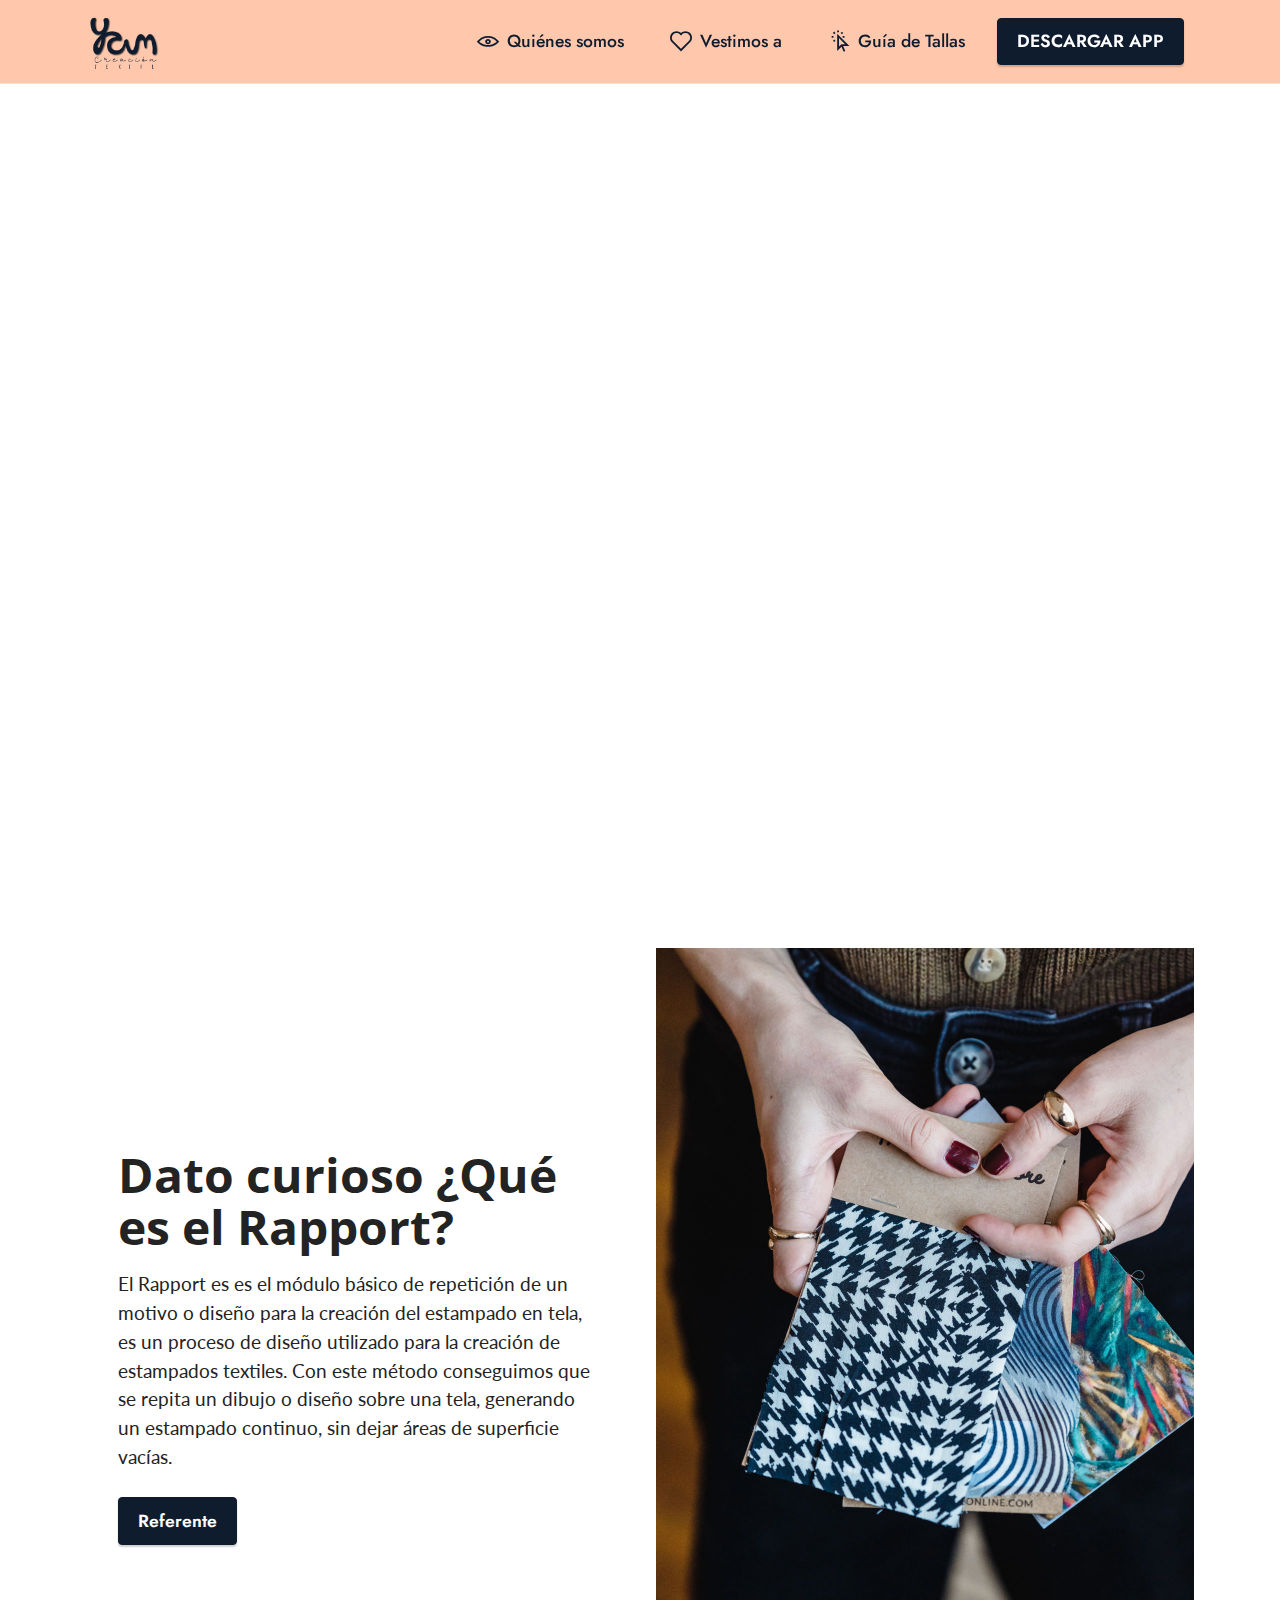
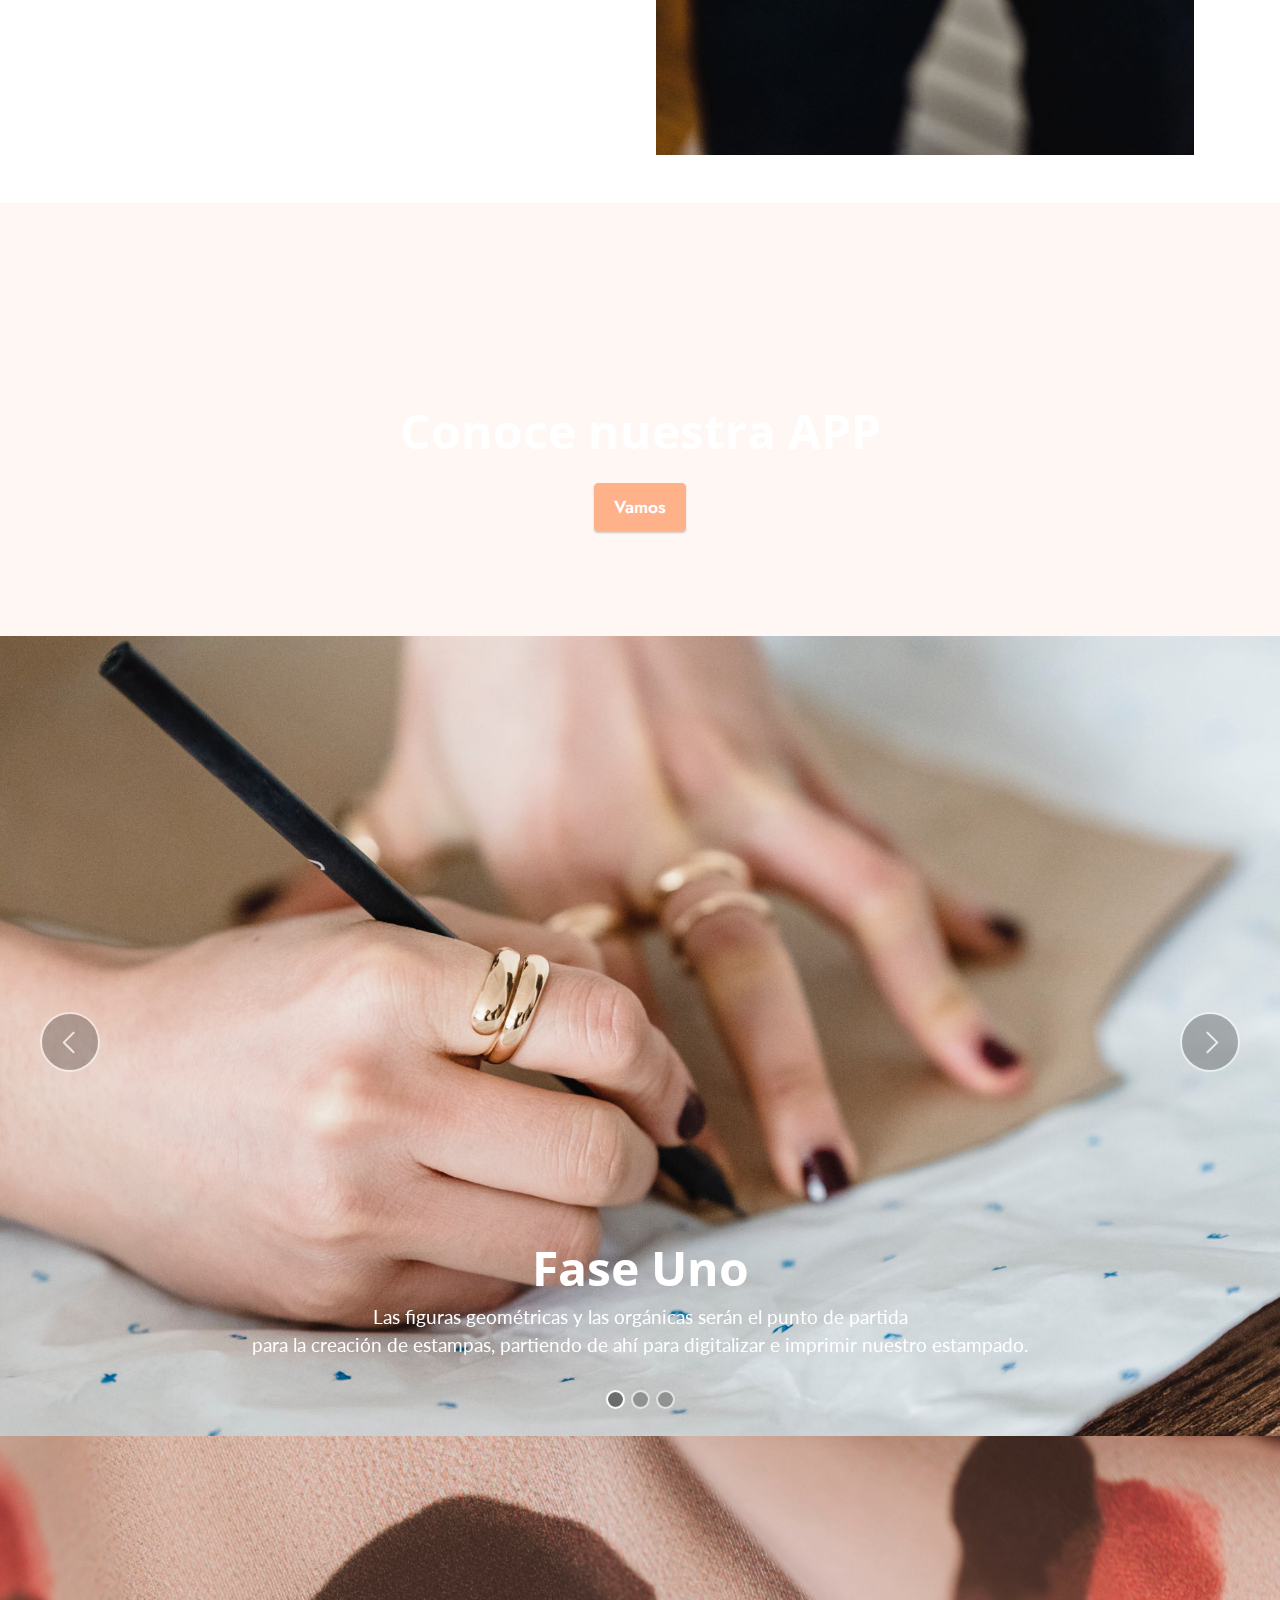
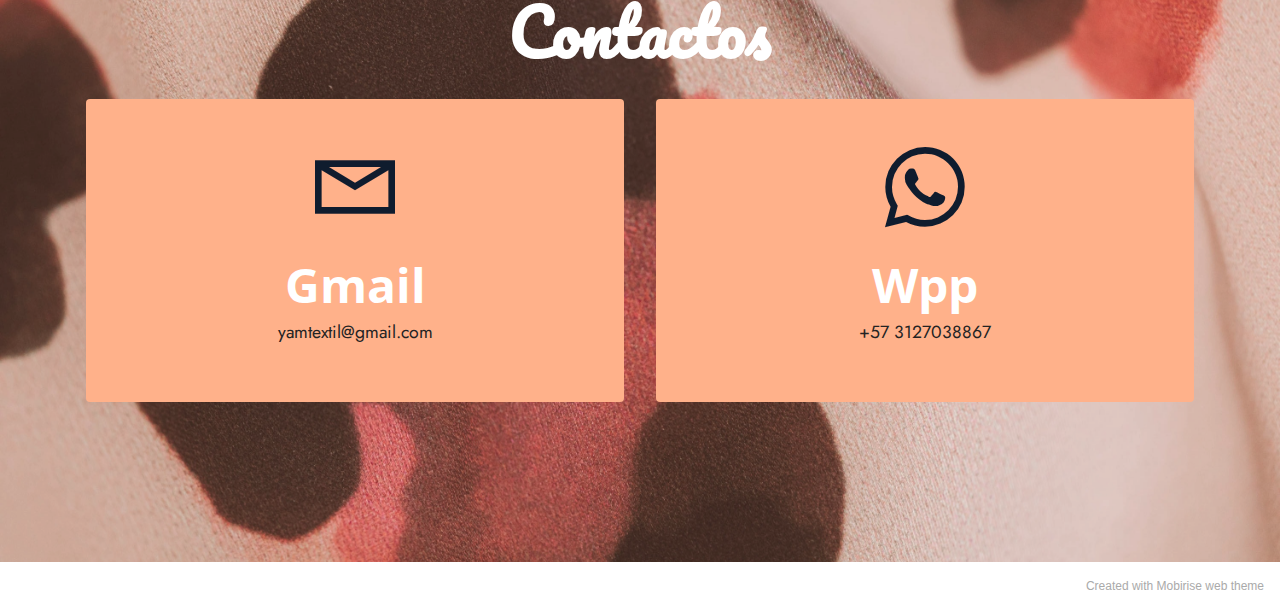
==== commit 8a3d1b24: "create github pages" ====
--- a/index.html
+++ b/index.html
@@ -128,11 +128,11 @@
 
 <section data-bs-version="5.1" class="slider1 cid-sOUD58NmcO" id="slider1-1t">
     
-    <div class="carousel slide carousel-fade" id="sPaH4OE3PG" data-ride="carousel" data-bs-ride="carousel" data-interval="7000" data-bs-interval="7000">
+    <div class="carousel slide carousel-fade" id="sPaWVEc7WE" data-ride="carousel" data-bs-ride="carousel" data-interval="7000" data-bs-interval="7000">
         <ol class="carousel-indicators">
-            <li data-slide-to="0" data-bs-slide-to="0" class="active" data-target="#sPaH4OE3PG" data-bs-target="#sPaH4OE3PG"></li>
-            <li data-slide-to="1" data-bs-slide-to="1" data-target="#sPaH4OE3PG" data-bs-target="#sPaH4OE3PG"></li>
-            <li data-slide-to="2" data-bs-slide-to="2" data-target="#sPaH4OE3PG" data-bs-target="#sPaH4OE3PG"></li>
+            <li data-slide-to="0" data-bs-slide-to="0" class="active" data-target="#sPaWVEc7WE" data-bs-target="#sPaWVEc7WE"></li>
+            <li data-slide-to="1" data-bs-slide-to="1" data-target="#sPaWVEc7WE" data-bs-target="#sPaWVEc7WE"></li>
+            <li data-slide-to="2" data-bs-slide-to="2" data-target="#sPaWVEc7WE" data-bs-target="#sPaWVEc7WE"></li>
         </ol>
         <div class="carousel-inner">
             <div class="carousel-item slider-image item active">
@@ -168,11 +168,11 @@
             </div>
             
         </div>
-        <a class="carousel-control carousel-control-prev" role="button" data-slide="prev" data-bs-slide="prev" href="#sPaH4OE3PG">
+        <a class="carousel-control carousel-control-prev" role="button" data-slide="prev" data-bs-slide="prev" href="#sPaWVEc7WE">
             <span class="mobi-mbri mobi-mbri-arrow-prev" aria-hidden="true"></span>
             <span class="sr-only visually-hidden">Previous</span>
         </a>
-        <a class="carousel-control carousel-control-next" role="button" data-slide="next" data-bs-slide="next" href="#sPaH4OE3PG">
+        <a class="carousel-control carousel-control-next" role="button" data-slide="next" data-bs-slide="next" href="#sPaWVEc7WE">
             <span class="mobi-mbri mobi-mbri-arrow-next" aria-hidden="true"></span>
             <span class="sr-only visually-hidden">Next</span>
         </a>
@@ -220,7 +220,7 @@
             </div>
         </div>
     </div>
-</section><section style="background-color: #fff; font-family: -apple-system, BlinkMacSystemFont, 'Segoe UI', 'Roboto', 'Helvetica Neue', Arial, sans-serif; color:#aaa; font-size:12px; padding: 0; align-items: center; display: flex;"><a href="https://mobirise.site/r" style="flex: 1 1; height: 3rem; padding-left: 1rem;"></a><p style="flex: 0 0 auto; margin:0; padding-right:1rem;">Designed with <a href="https://mobirise.site/a" style="color:#aaa;">Mobirise</a></p></section><script src="assets/bootstrap/js/bootstrap.bundle.min.js"></script>  <script src="assets/smoothscroll/smooth-scroll.js"></script>  <script src="assets/ytplayer/index.js"></script>  <script src="assets/vimeoplayer/player.js"></script>  <script src="assets/dropdown/js/navbar-dropdown.js"></script>  <script src="assets/theme/js/script.js"></script>  
+</section><section style="background-color: #fff; font-family: -apple-system, BlinkMacSystemFont, 'Segoe UI', 'Roboto', 'Helvetica Neue', Arial, sans-serif; color:#aaa; font-size:12px; padding: 0; align-items: center; display: flex;"><a href="https://mobirise.site/h" style="flex: 1 1; height: 3rem; padding-left: 1rem;"></a><p style="flex: 0 0 auto; margin:0; padding-right:1rem;">Created with Mobirise <a href="https://mobirise.site/u" style="color:#aaa;">web</a> theme</p></section><script src="assets/bootstrap/js/bootstrap.bundle.min.js"></script>  <script src="assets/smoothscroll/smooth-scroll.js"></script>  <script src="assets/ytplayer/index.js"></script>  <script src="assets/vimeoplayer/player.js"></script>  <script src="assets/dropdown/js/navbar-dropdown.js"></script>  <script src="assets/theme/js/script.js"></script>  
   
   
 </body>
--- a/assets/mobirise/css/mbr-additional.css
+++ b/assets/mobirise/css/mbr-additional.css
@@ -3255,3 +3255,134 @@
 .cid-sP97qDrbYZ .card-title {
   color: #0f1c2e;
 }
+.cid-sPaW8dxvL3 {
+  padding-top: 5rem;
+  padding-bottom: 5rem;
+  background-color: #ffffff;
+}
+@media (min-width: 992px) {
+  .cid-sPaW8dxvL3 .carousel {
+    min-height: 800px;
+  }
+  .cid-sPaW8dxvL3 .carousel img {
+    max-height: 800px;
+    object-fit: contain;
+  }
+}
+@media (max-width: 991px) and (min-width: 768px) {
+  .cid-sPaW8dxvL3 .carousel {
+    min-height: 520px;
+  }
+  .cid-sPaW8dxvL3 .carousel img {
+    max-height: 520px;
+    object-fit: contain;
+  }
+}
+@media (max-width: 767px) {
+  .cid-sPaW8dxvL3 .carousel {
+    min-height: 440px;
+  }
+  .cid-sPaW8dxvL3 .carousel img {
+    max-height: 440px;
+    object-fit: contain;
+  }
+  .cid-sPaW8dxvL3 .container .carousel-control {
+    margin-bottom: 0;
+  }
+  .cid-sPaW8dxvL3 .content-slider-wrap {
+    width: 100% !important;
+  }
+}
+.cid-sPaW8dxvL3 .carousel,
+.cid-sPaW8dxvL3 .carousel-inner {
+  display: flex;
+  align-items: center;
+}
+.cid-sPaW8dxvL3 .item-wrapper {
+  width: 100%;
+}
+.cid-sPaW8dxvL3 .carousel-caption {
+  bottom: 40px;
+}
+.cid-sPaW8dxvL3 .carousel-control:hover {
+  background: #1b1b1b;
+  color: #fff;
+  opacity: 1;
+}
+.cid-sPaW8dxvL3 .mobi-mbri-arrow-next {
+  margin-left: 5px;
+}
+.cid-sPaW8dxvL3 .mobi-mbri-arrow-prev {
+  margin-right: 5px;
+}
+.cid-sPaW8dxvL3 .container .carousel-indicators {
+  margin-bottom: 3px;
+}
+.cid-sPaW8dxvL3 .carousel-control {
+  top: 50%;
+  width: 60px;
+  height: 60px;
+  margin-top: -1.5rem;
+  font-size: 22px;
+  background-color: rgba(0, 0, 0, 0.5);
+  border: 2px solid #fff;
+  border-radius: 50%;
+  transition: all 0.3s;
+}
+.cid-sPaW8dxvL3 .carousel-control.carousel-control-prev {
+  left: 0;
+  margin-left: 2.5rem;
+}
+.cid-sPaW8dxvL3 .carousel-control.carousel-control-next {
+  right: 0;
+  margin-right: 2.5rem;
+}
+@media (max-width: 767px) {
+  .cid-sPaW8dxvL3 .carousel-control {
+    top: auto;
+    bottom: 1rem;
+  }
+}
+.cid-sPaW8dxvL3 .carousel-indicators {
+  position: absolute;
+  bottom: 0;
+  margin-bottom: 1.5rem !important;
+}
+.cid-sPaW8dxvL3 .carousel-indicators li {
+  max-width: 15px;
+  height: 15px;
+  width: 15px;
+  max-height: 15px;
+  margin: 3px;
+  background-color: rgba(0, 0, 0, 0.5);
+  border: 2px solid #fff;
+  border-radius: 50%;
+  opacity: 0.5;
+  transition: all 0.3s;
+}
+.cid-sPaW8dxvL3 .carousel-indicators li.active,
+.cid-sPaW8dxvL3 .carousel-indicators li:hover {
+  opacity: 0.9;
+}
+.cid-sPaW8dxvL3 .carousel-indicators li::after,
+.cid-sPaW8dxvL3 .carousel-indicators li::before {
+  content: none;
+}
+.cid-sPaW8dxvL3 .carousel-indicators.ie-fix {
+  left: 50%;
+  display: block;
+  width: 60%;
+  margin-left: -30%;
+  text-align: center;
+}
+@media (max-width: 768px) {
+  .cid-sPaW8dxvL3 .carousel-indicators {
+    display: none !important;
+  }
+}
+.cid-sPaW8dxvL3 P {
+  color: #0f1c2e;
+}
+.cid-sPaW8dxvL3 H5 {
+  color: #0f1c2e;
+}
--- a/assets/mobirise/css/mbr-additional.css
+++ b/assets/mobirise/css/mbr-additional.css
@@ -3255,3 +3255,134 @@
 .cid-sP97qDrbYZ .card-title {
   color: #0f1c2e;
 }
+.cid-sPaW8dxvL3 {
+  padding-top: 5rem;
+  padding-bottom: 5rem;
+  background-color: #ffffff;
+}
+@media (min-width: 992px) {
+  .cid-sPaW8dxvL3 .carousel {
+    min-height: 800px;
+  }
+  .cid-sPaW8dxvL3 .carousel img {
+    max-height: 800px;
+    object-fit: contain;
+  }
+}
+@media (max-width: 991px) and (min-width: 768px) {
+  .cid-sPaW8dxvL3 .carousel {
+    min-height: 520px;
+  }
+  .cid-sPaW8dxvL3 .carousel img {
+    max-height: 520px;
+    object-fit: contain;
+  }
+}
+@media (max-width: 767px) {
+  .cid-sPaW8dxvL3 .carousel {
+    min-height: 440px;
+  }
+  .cid-sPaW8dxvL3 .carousel img {
+    max-height: 440px;
+    object-fit: contain;
+  }
+  .cid-sPaW8dxvL3 .container .carousel-control {
+    margin-bottom: 0;
+  }
+  .cid-sPaW8dxvL3 .content-slider-wrap {
+    width: 100% !important;
+  }
+}
+.cid-sPaW8dxvL3 .carousel,
+.cid-sPaW8dxvL3 .carousel-inner {
+  display: flex;
+  align-items: center;
+}
+.cid-sPaW8dxvL3 .item-wrapper {
+  width: 100%;
+}
+.cid-sPaW8dxvL3 .carousel-caption {
+  bottom: 40px;
+}
+.cid-sPaW8dxvL3 .carousel-control:hover {
+  background: #1b1b1b;
+  color: #fff;
+  opacity: 1;
+}
+.cid-sPaW8dxvL3 .mobi-mbri-arrow-next {
+  margin-left: 5px;
+}
+.cid-sPaW8dxvL3 .mobi-mbri-arrow-prev {
+  margin-right: 5px;
+}
+.cid-sPaW8dxvL3 .container .carousel-indicators {
+  margin-bottom: 3px;
+}
+.cid-sPaW8dxvL3 .carousel-control {
+  top: 50%;
+  width: 60px;
+  height: 60px;
+  margin-top: -1.5rem;
+  font-size: 22px;
+  background-color: rgba(0, 0, 0, 0.5);
+  border: 2px solid #fff;
+  border-radius: 50%;
+  transition: all 0.3s;
+}
+.cid-sPaW8dxvL3 .carousel-control.carousel-control-prev {
+  left: 0;
+  margin-left: 2.5rem;
+}
+.cid-sPaW8dxvL3 .carousel-control.carousel-control-next {
+  right: 0;
+  margin-right: 2.5rem;
+}
+@media (max-width: 767px) {
+  .cid-sPaW8dxvL3 .carousel-control {
+    top: auto;
+    bottom: 1rem;
+  }
+}
+.cid-sPaW8dxvL3 .carousel-indicators {
+  position: absolute;
+  bottom: 0;
+  margin-bottom: 1.5rem !important;
+}
+.cid-sPaW8dxvL3 .carousel-indicators li {
+  max-width: 15px;
+  height: 15px;
+  width: 15px;
+  max-height: 15px;
+  margin: 3px;
+  background-color: rgba(0, 0, 0, 0.5);
+  border: 2px solid #fff;
+  border-radius: 50%;
+  opacity: 0.5;
+  transition: all 0.3s;
+}
+.cid-sPaW8dxvL3 .carousel-indicators li.active,
+.cid-sPaW8dxvL3 .carousel-indicators li:hover {
+  opacity: 0.9;
+}
+.cid-sPaW8dxvL3 .carousel-indicators li::after,
+.cid-sPaW8dxvL3 .carousel-indicators li::before {
+  content: none;
+}
+.cid-sPaW8dxvL3 .carousel-indicators.ie-fix {
+  left: 50%;
+  display: block;
+  width: 60%;
+  margin-left: -30%;
+  text-align: center;
+}
+@media (max-width: 768px) {
+  .cid-sPaW8dxvL3 .carousel-indicators {
+    display: none !important;
+  }
+}
+.cid-sPaW8dxvL3 P {
+  color: #0f1c2e;
+}
+.cid-sPaW8dxvL3 H5 {
+  color: #0f1c2e;
+}
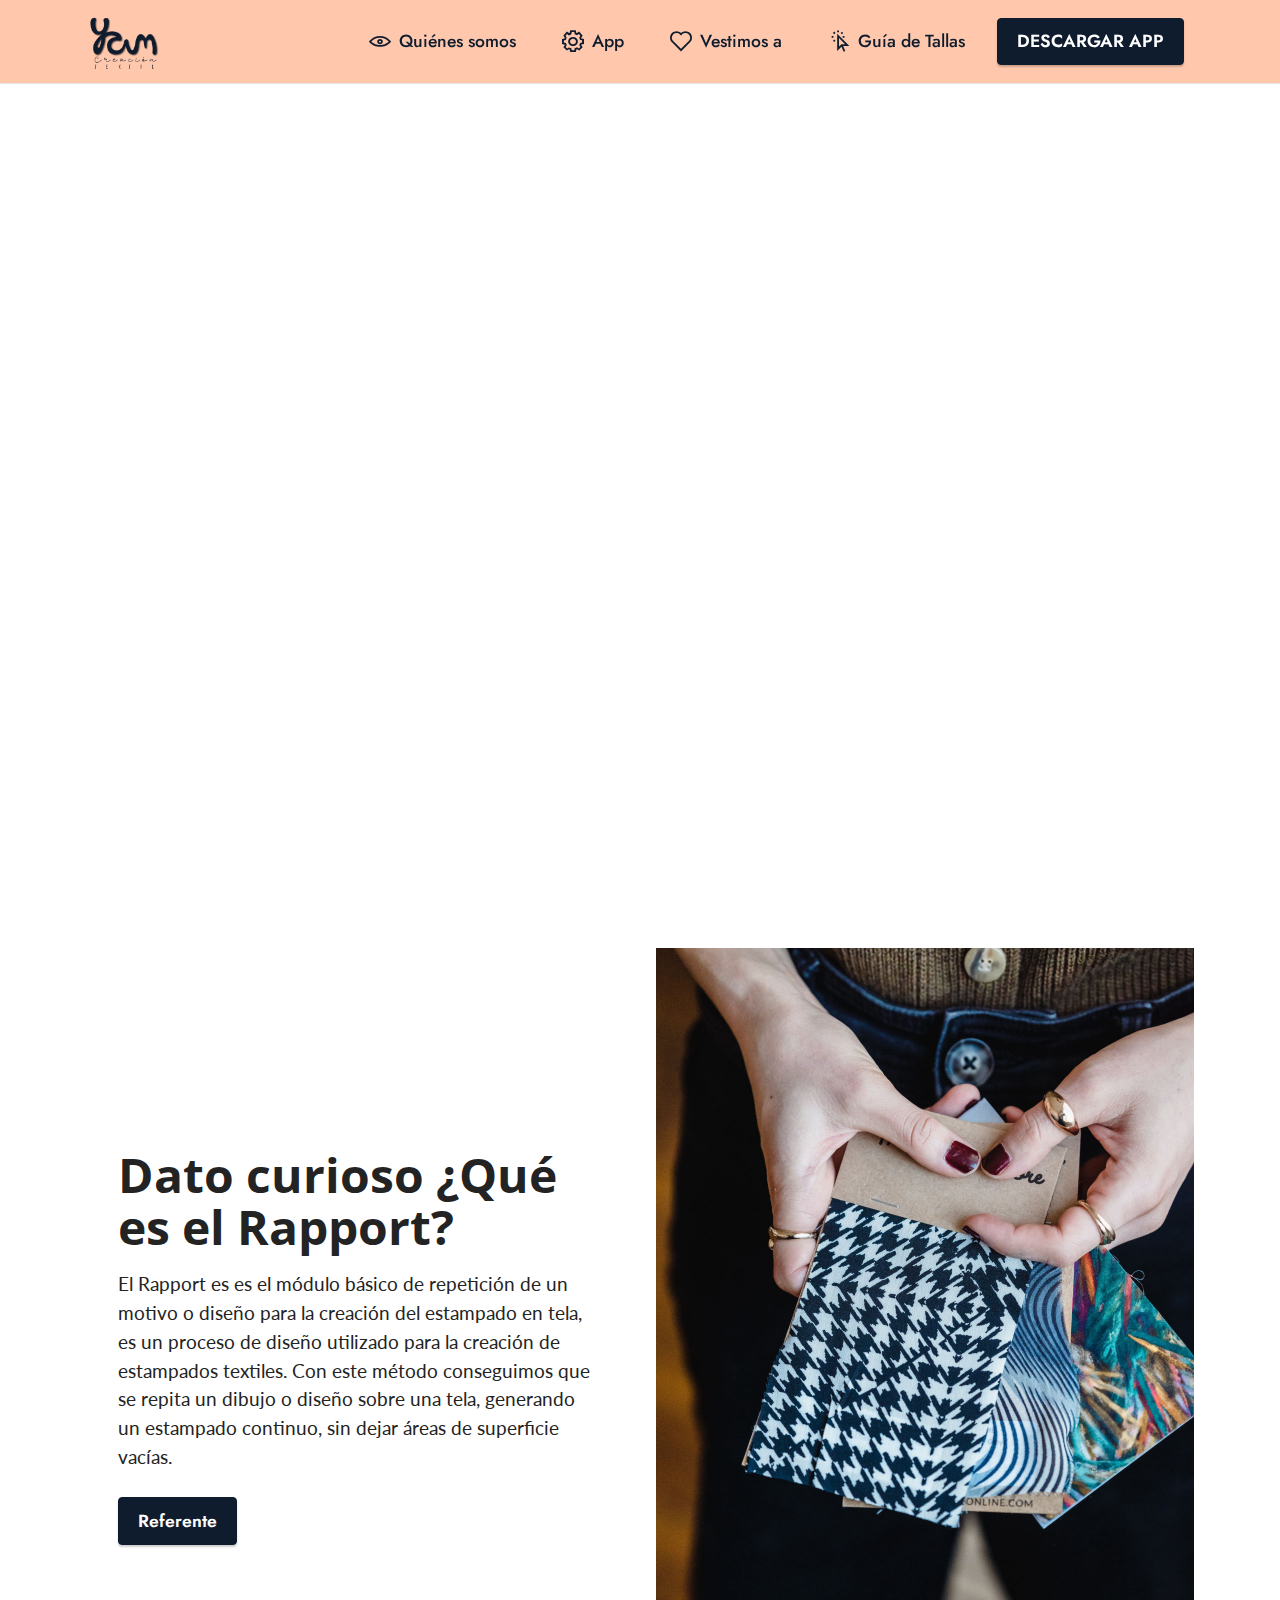
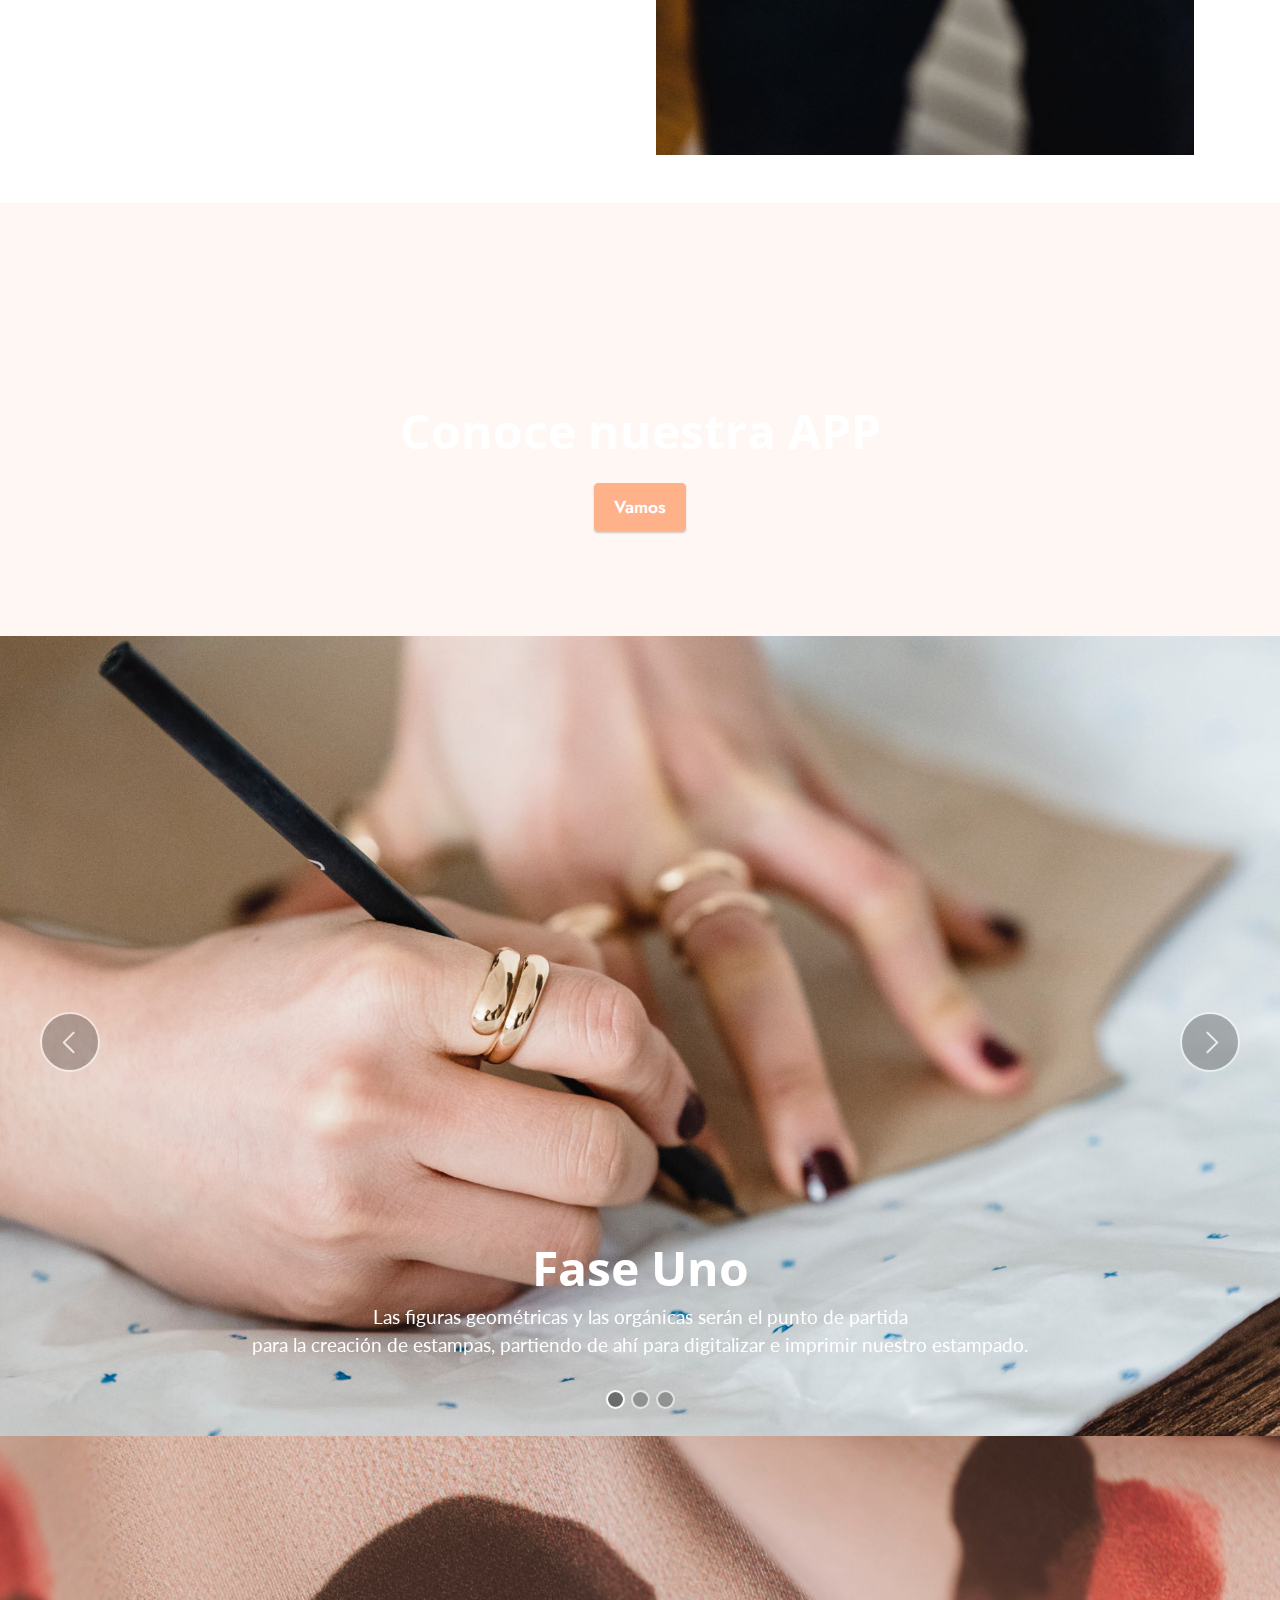
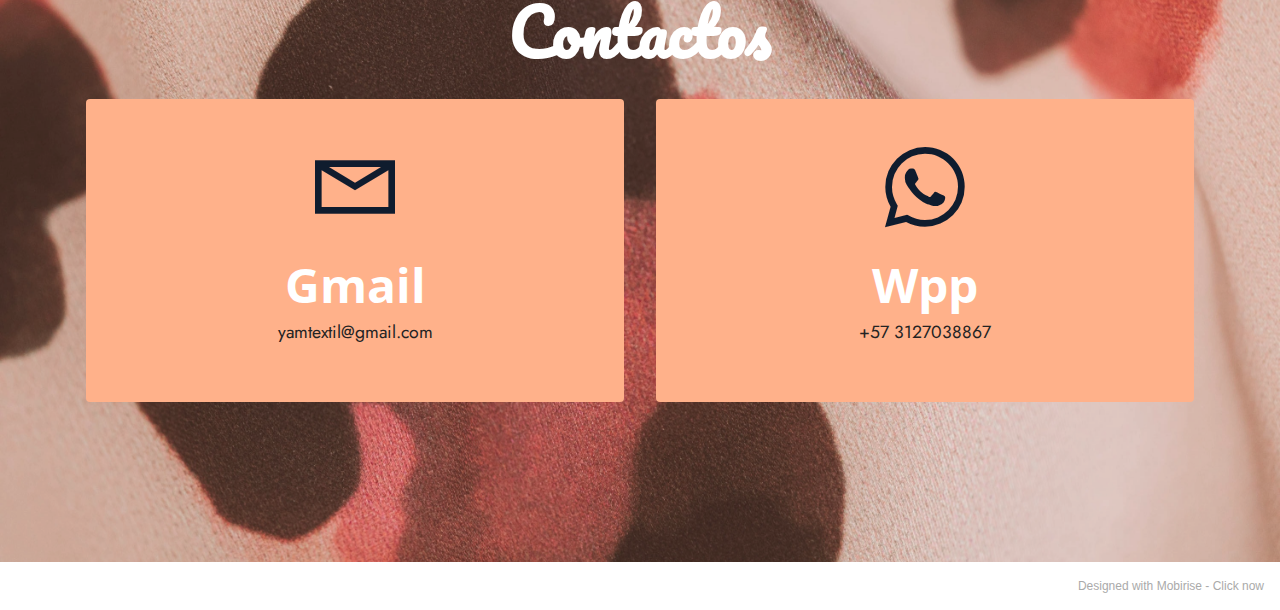
==== commit 345f4274: "create github pages" ====
--- a/index.html
+++ b/index.html
@@ -56,7 +56,7 @@
                 </div>
             </button>
             <div class="collapse navbar-collapse" id="navbarSupportedContent">
-                <ul class="navbar-nav nav-dropdown" data-app-modern-menu="true"><li class="nav-item"><a class="nav-link link text-primary display-4" href="page1.html"><span class="mobi-mbri mobi-mbri-preview mbr-iconfont mbr-iconfont-btn"></span>Quiénes somos</a></li><li class="nav-item"><a class="nav-link link text-primary display-4" href="page2.html"><span class="mobi-mbri mobi-mbri-hearth mbr-iconfont mbr-iconfont-btn"></span>Vestimos a</a></li><li class="nav-item"><a class="nav-link link text-primary display-4" href="page3.html"><span class="mobi-mbri mobi-mbri-cursor-click mbr-iconfont mbr-iconfont-btn"></span>Guía de Tallas</a></li></ul>
+                <ul class="navbar-nav nav-dropdown" data-app-modern-menu="true"><li class="nav-item"><a class="nav-link link text-primary display-4" href="page1.html"><span class="mobi-mbri mobi-mbri-preview mbr-iconfont mbr-iconfont-btn"></span>Quiénes somos</a></li><li class="nav-item"><a class="nav-link link text-primary display-4" href="page5.html"><span class="mobi-mbri mobi-mbri-setting mbr-iconfont mbr-iconfont-btn"></span>App</a></li><li class="nav-item"><a class="nav-link link text-primary display-4" href="page2.html"><span class="mobi-mbri mobi-mbri-hearth mbr-iconfont mbr-iconfont-btn"></span>Vestimos a</a></li><li class="nav-item"><a class="nav-link link text-primary display-4" href="page3.html"><span class="mobi-mbri mobi-mbri-cursor-click mbr-iconfont mbr-iconfont-btn"></span>Guía de Tallas</a></li></ul>
                 
                 <div class="navbar-buttons mbr-section-btn"><a class="btn btn-primary display-4" href="https://drive.google.com/file/d/1ZJXF946qekgejmnf6GkQJMbE6V6EmBJP/view?usp=sharing" target="_blank">
                         DESCARGAR APP</a></div>
@@ -128,11 +128,11 @@
 
 <section data-bs-version="5.1" class="slider1 cid-sOUD58NmcO" id="slider1-1t">
     
-    <div class="carousel slide carousel-fade" id="sPaWVEc7WE" data-ride="carousel" data-bs-ride="carousel" data-interval="7000" data-bs-interval="7000">
+    <div class="carousel slide carousel-fade" id="sPaZwWPPkA" data-ride="carousel" data-bs-ride="carousel" data-interval="7000" data-bs-interval="7000">
         <ol class="carousel-indicators">
-            <li data-slide-to="0" data-bs-slide-to="0" class="active" data-target="#sPaWVEc7WE" data-bs-target="#sPaWVEc7WE"></li>
-            <li data-slide-to="1" data-bs-slide-to="1" data-target="#sPaWVEc7WE" data-bs-target="#sPaWVEc7WE"></li>
-            <li data-slide-to="2" data-bs-slide-to="2" data-target="#sPaWVEc7WE" data-bs-target="#sPaWVEc7WE"></li>
+            <li data-slide-to="0" data-bs-slide-to="0" class="active" data-target="#sPaZwWPPkA" data-bs-target="#sPaZwWPPkA"></li>
+            <li data-slide-to="1" data-bs-slide-to="1" data-target="#sPaZwWPPkA" data-bs-target="#sPaZwWPPkA"></li>
+            <li data-slide-to="2" data-bs-slide-to="2" data-target="#sPaZwWPPkA" data-bs-target="#sPaZwWPPkA"></li>
         </ol>
         <div class="carousel-inner">
             <div class="carousel-item slider-image item active">
@@ -168,11 +168,11 @@
             </div>
             
         </div>
-        <a class="carousel-control carousel-control-prev" role="button" data-slide="prev" data-bs-slide="prev" href="#sPaWVEc7WE">
+        <a class="carousel-control carousel-control-prev" role="button" data-slide="prev" data-bs-slide="prev" href="#sPaZwWPPkA">
             <span class="mobi-mbri mobi-mbri-arrow-prev" aria-hidden="true"></span>
             <span class="sr-only visually-hidden">Previous</span>
         </a>
-        <a class="carousel-control carousel-control-next" role="button" data-slide="next" data-bs-slide="next" href="#sPaWVEc7WE">
+        <a class="carousel-control carousel-control-next" role="button" data-slide="next" data-bs-slide="next" href="#sPaZwWPPkA">
             <span class="mobi-mbri mobi-mbri-arrow-next" aria-hidden="true"></span>
             <span class="sr-only visually-hidden">Next</span>
         </a>
@@ -220,7 +220,7 @@
             </div>
         </div>
     </div>
-</section><section style="background-color: #fff; font-family: -apple-system, BlinkMacSystemFont, 'Segoe UI', 'Roboto', 'Helvetica Neue', Arial, sans-serif; color:#aaa; font-size:12px; padding: 0; align-items: center; display: flex;"><a href="https://mobirise.site/h" style="flex: 1 1; height: 3rem; padding-left: 1rem;"></a><p style="flex: 0 0 auto; margin:0; padding-right:1rem;">Created with Mobirise <a href="https://mobirise.site/u" style="color:#aaa;">web</a> theme</p></section><script src="assets/bootstrap/js/bootstrap.bundle.min.js"></script>  <script src="assets/smoothscroll/smooth-scroll.js"></script>  <script src="assets/ytplayer/index.js"></script>  <script src="assets/vimeoplayer/player.js"></script>  <script src="assets/dropdown/js/navbar-dropdown.js"></script>  <script src="assets/theme/js/script.js"></script>  
+</section><section style="background-color: #fff; font-family: -apple-system, BlinkMacSystemFont, 'Segoe UI', 'Roboto', 'Helvetica Neue', Arial, sans-serif; color:#aaa; font-size:12px; padding: 0; align-items: center; display: flex;"><a href="https://mobirise.site/z" style="flex: 1 1; height: 3rem; padding-left: 1rem;"></a><p style="flex: 0 0 auto; margin:0; padding-right:1rem;">Designed with Mobirise - <a href="https://mobirise.site/m" style="color:#aaa;">Click now</a></p></section><script src="assets/bootstrap/js/bootstrap.bundle.min.js"></script>  <script src="assets/smoothscroll/smooth-scroll.js"></script>  <script src="assets/ytplayer/index.js"></script>  <script src="assets/vimeoplayer/player.js"></script>  <script src="assets/dropdown/js/navbar-dropdown.js"></script>  <script src="assets/theme/js/script.js"></script>  
   
   
 </body>
